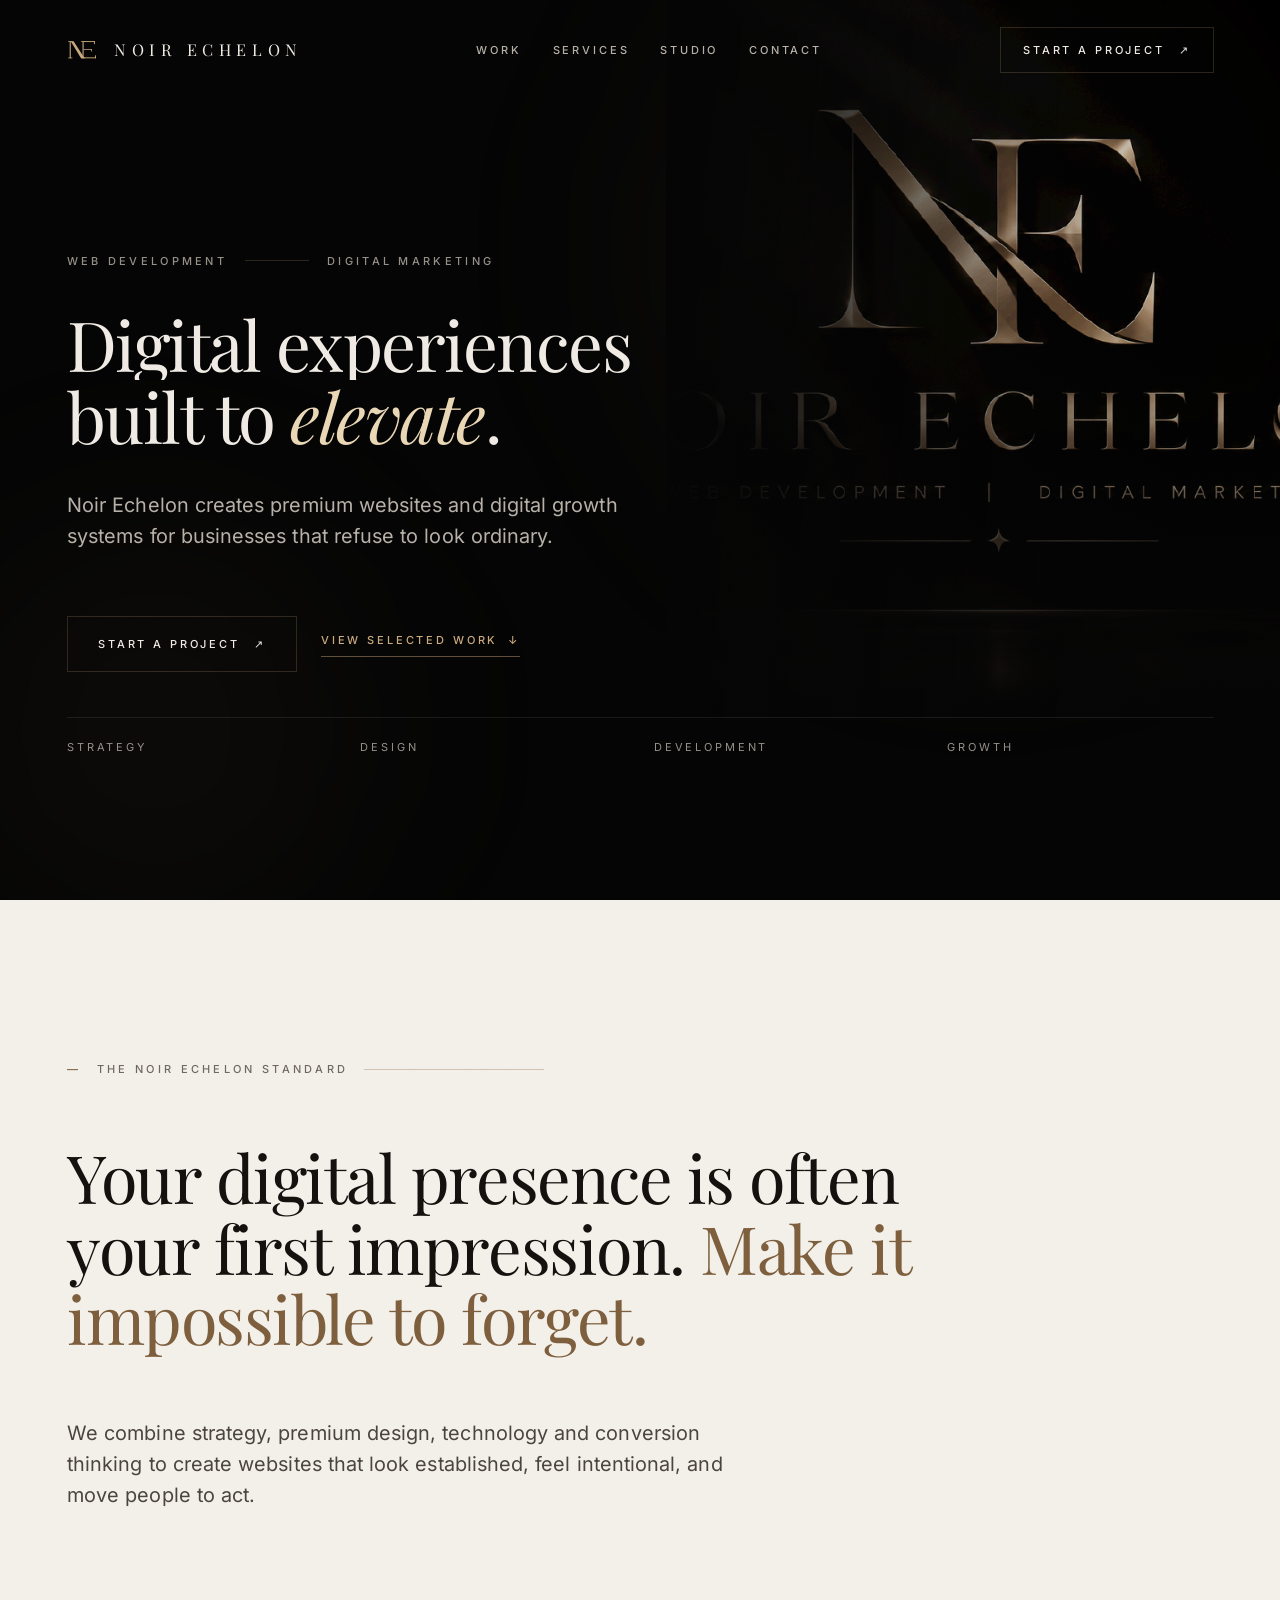
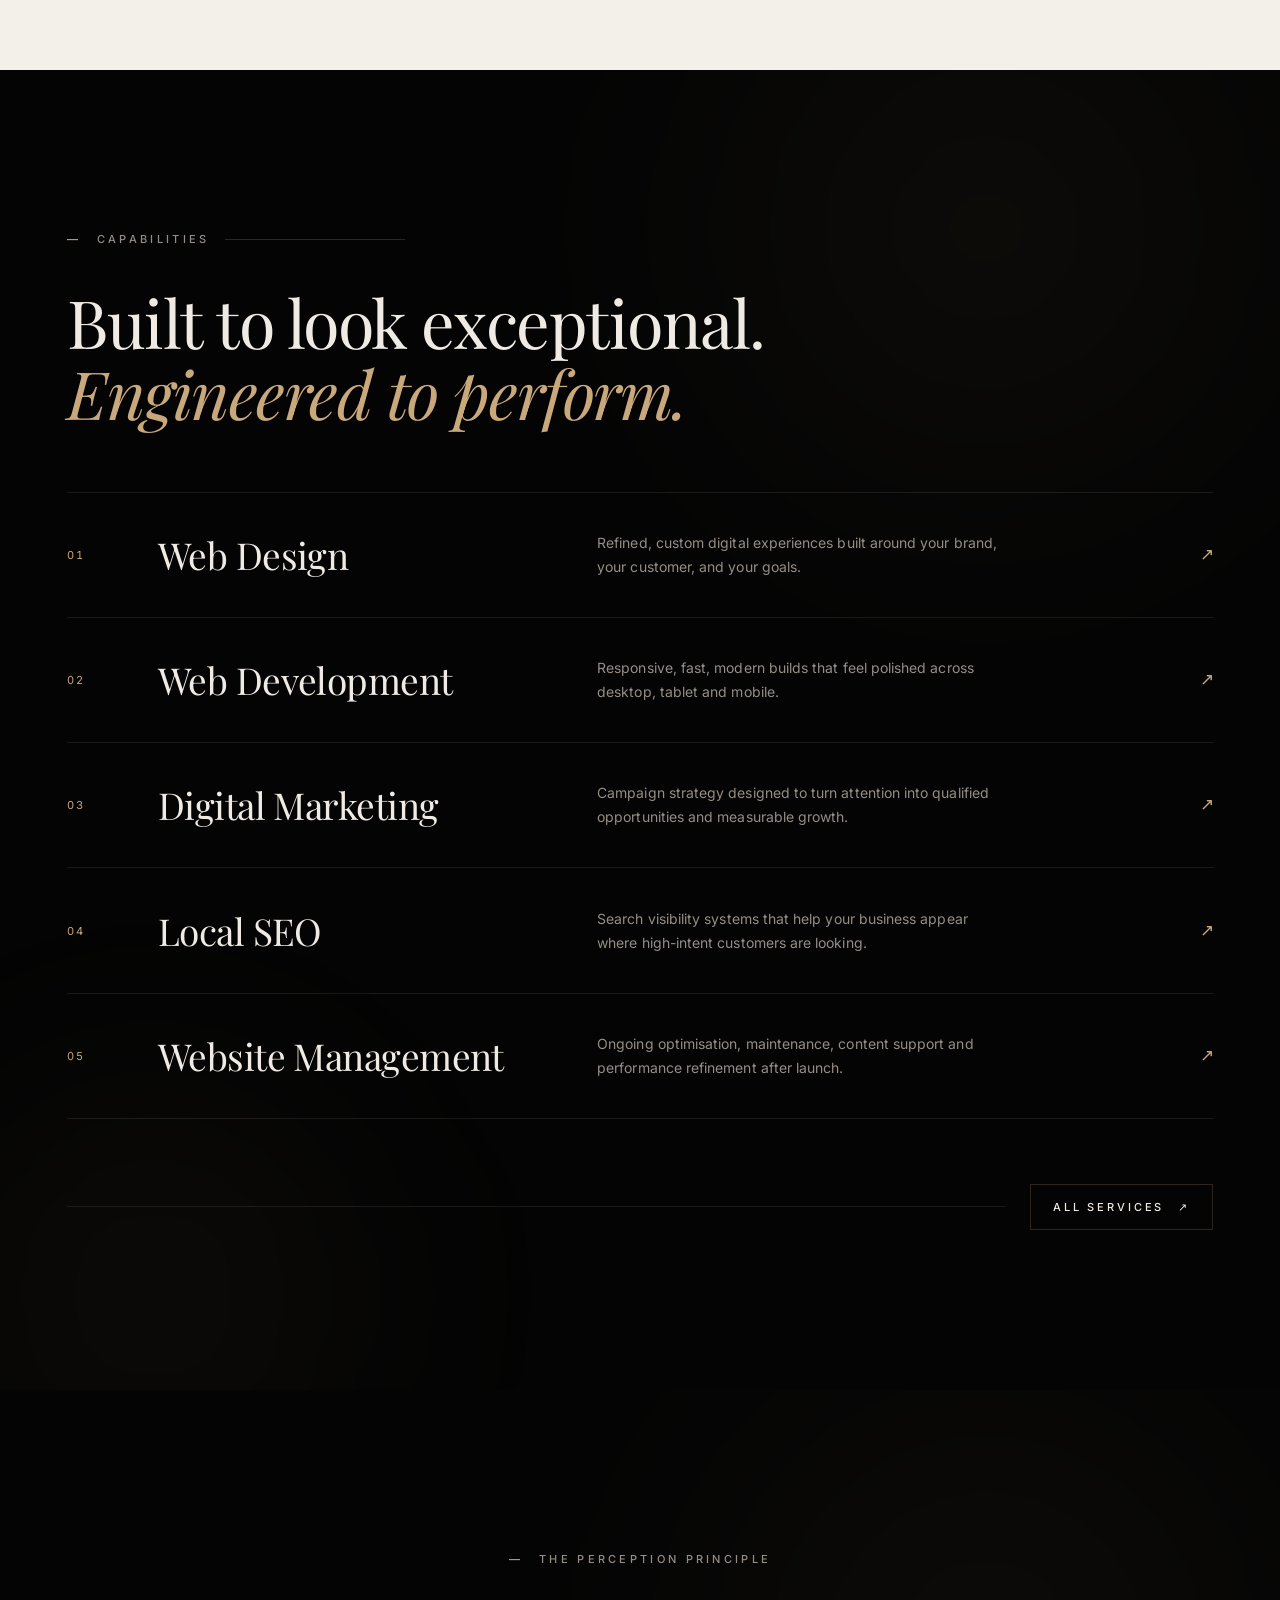
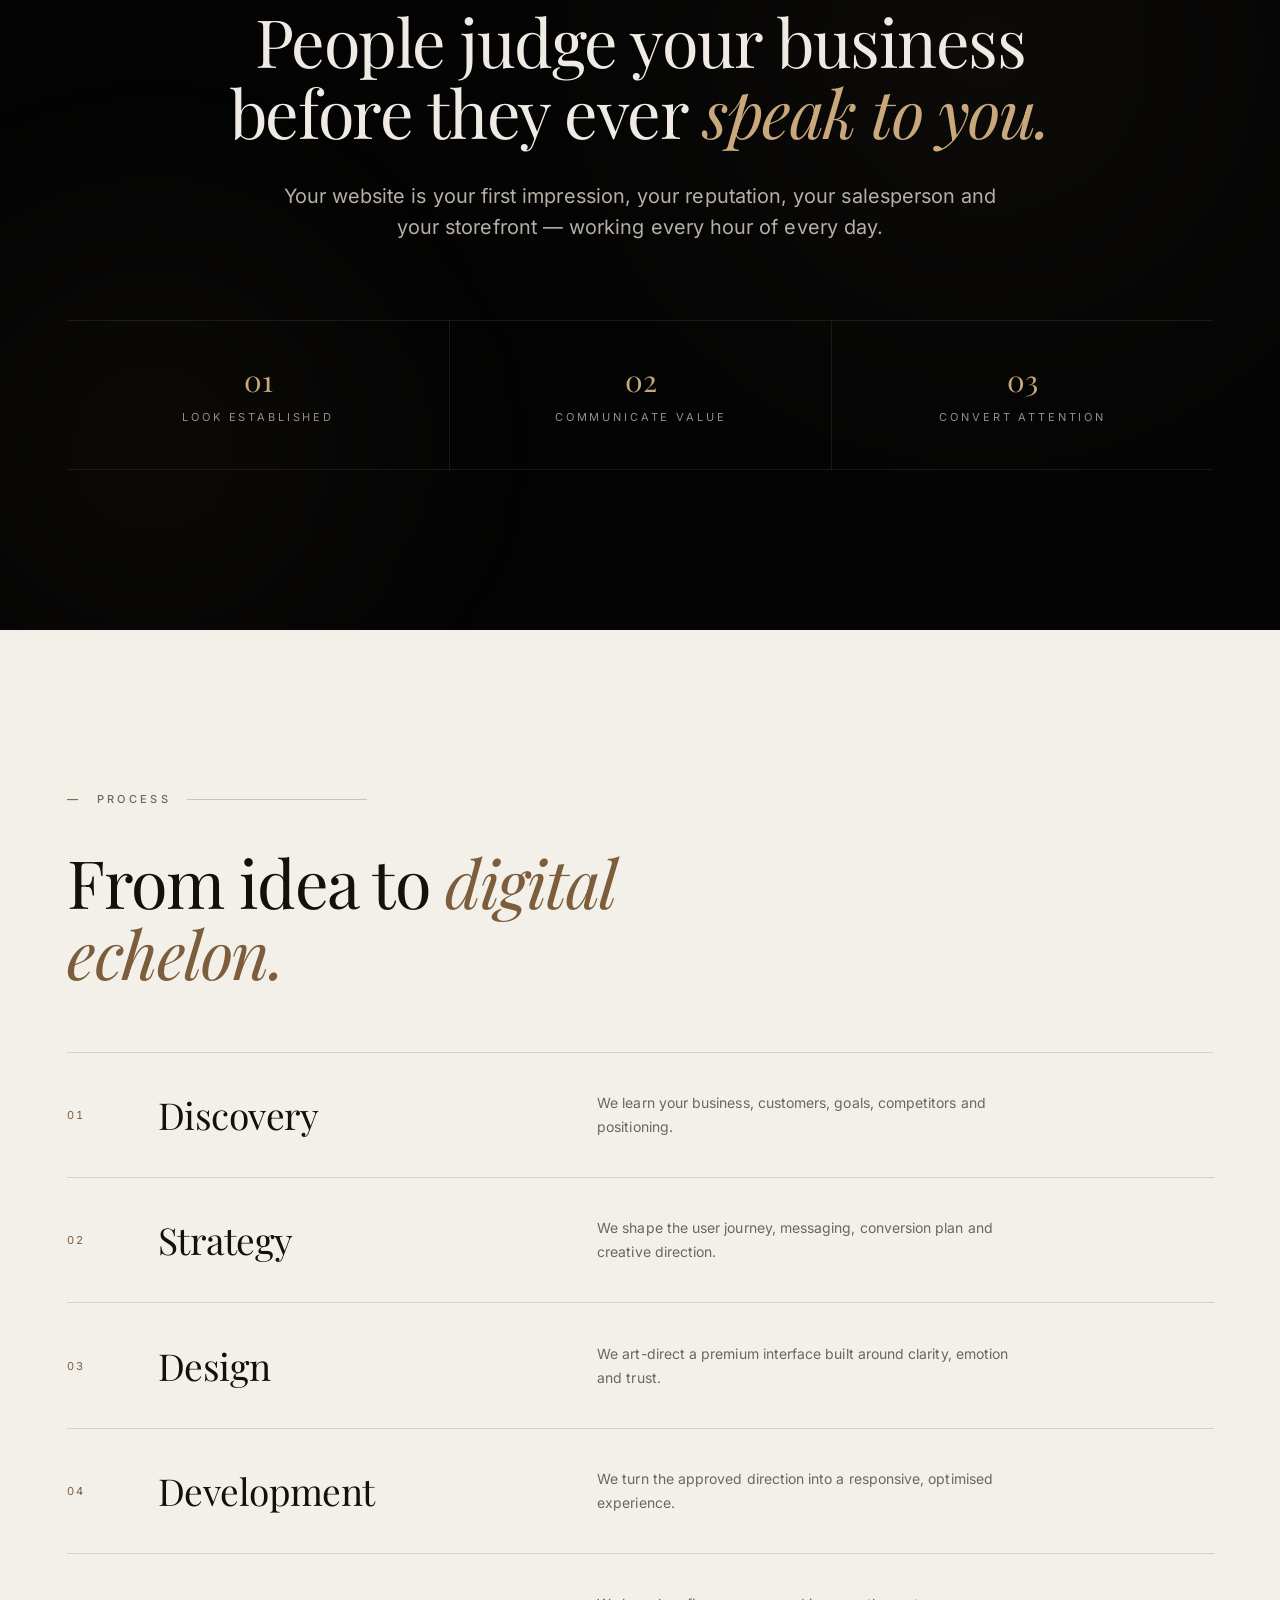
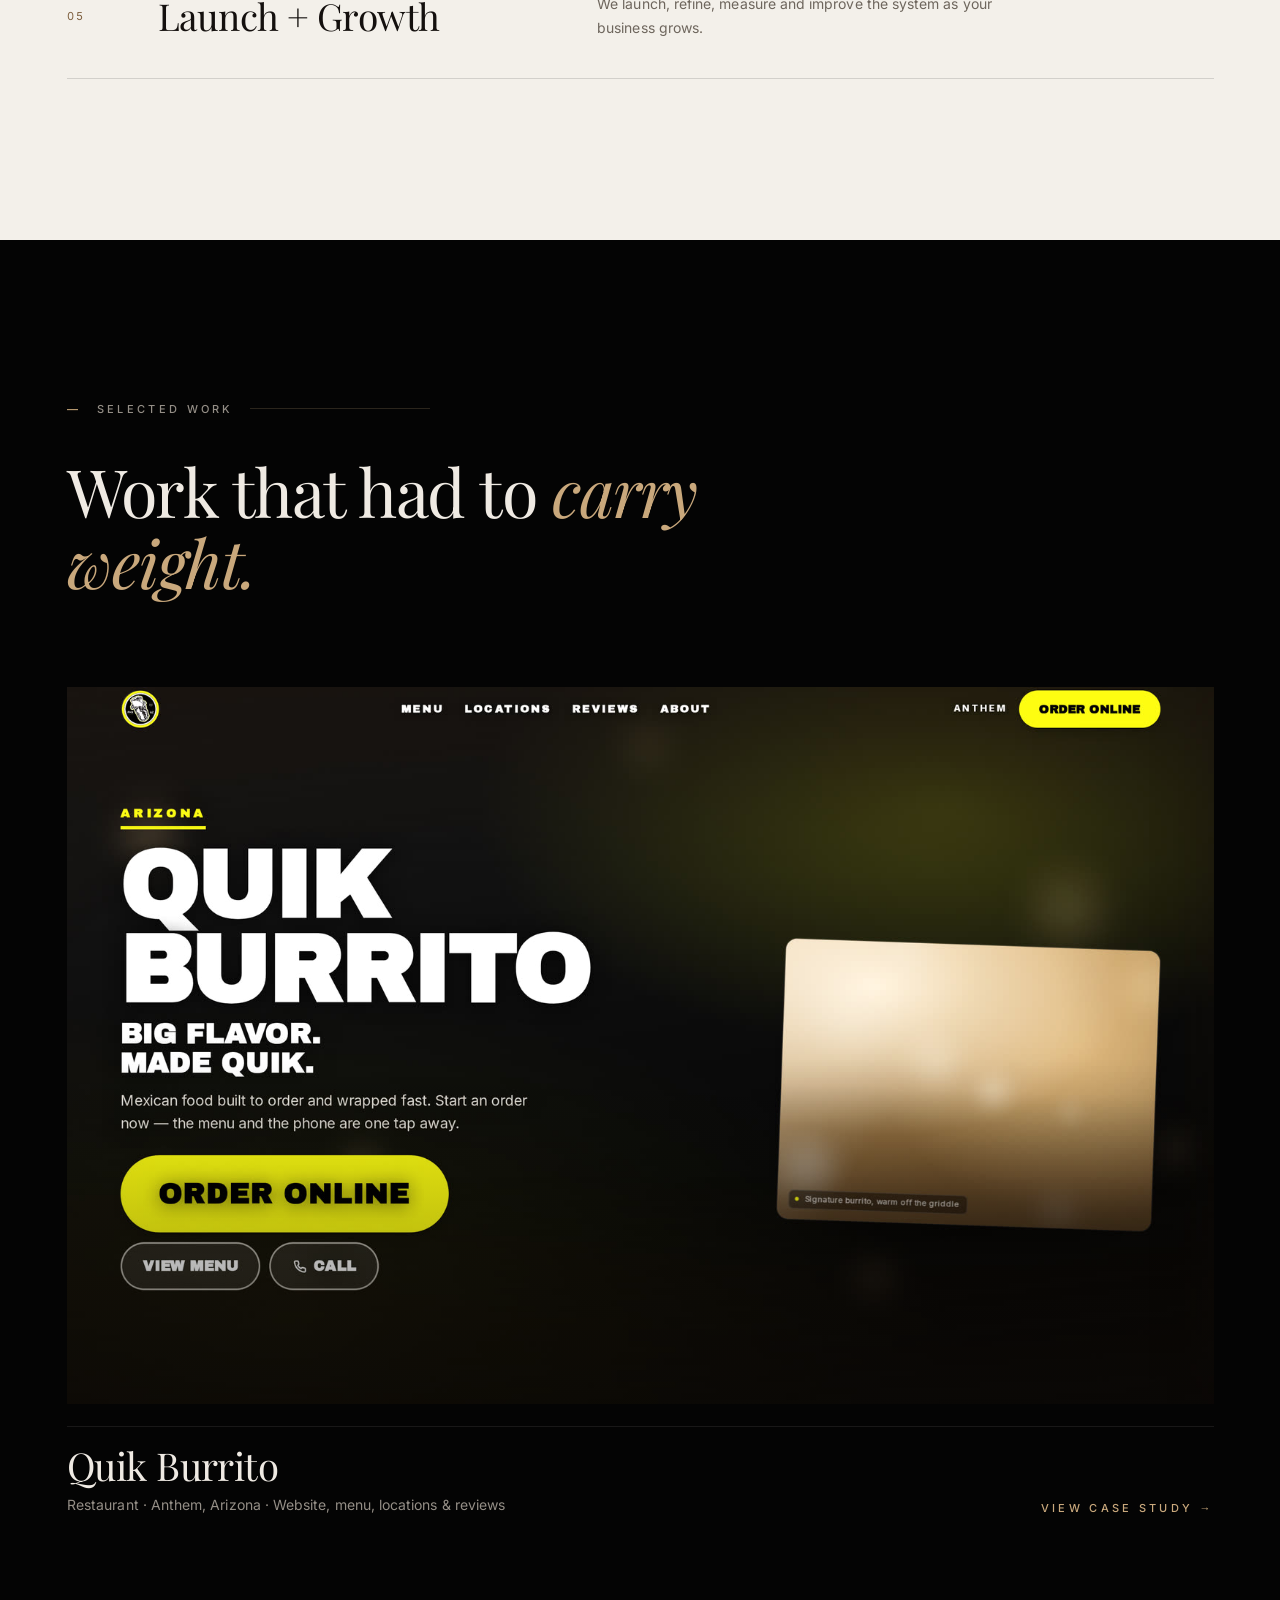
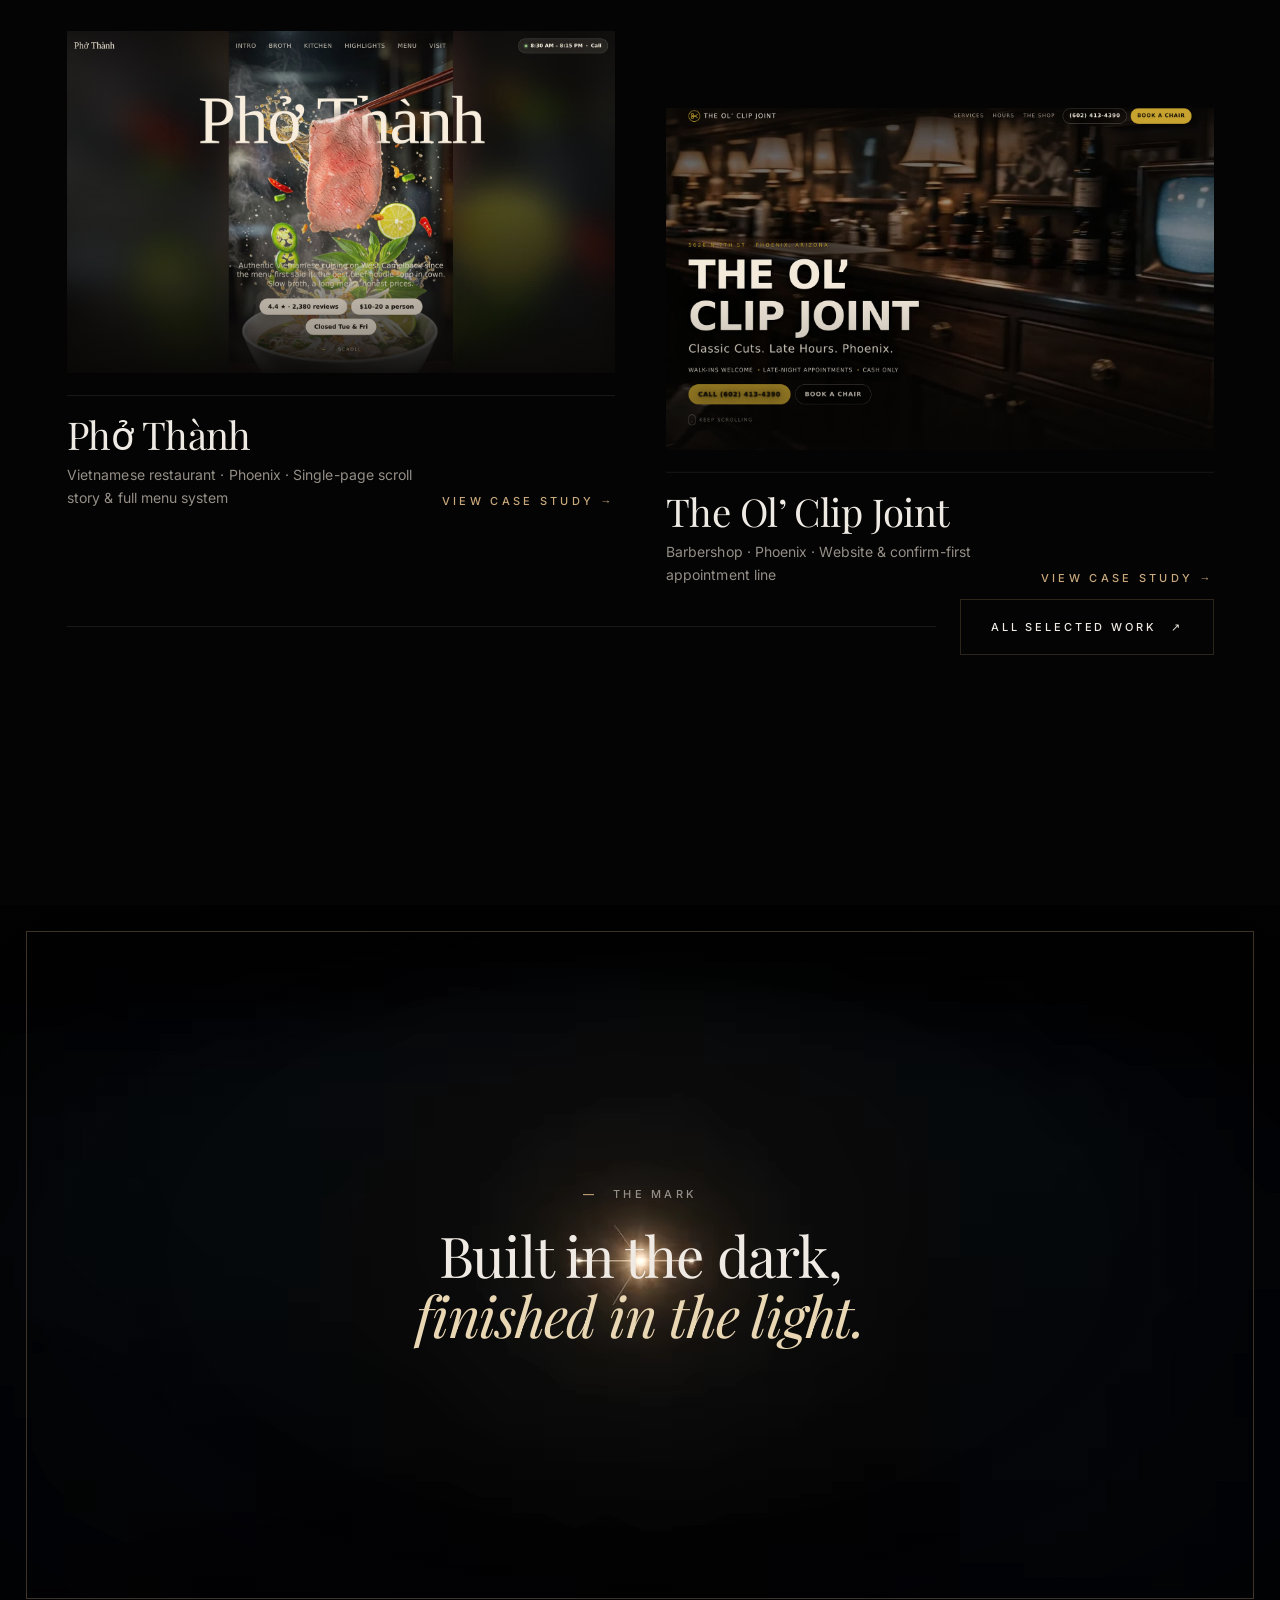
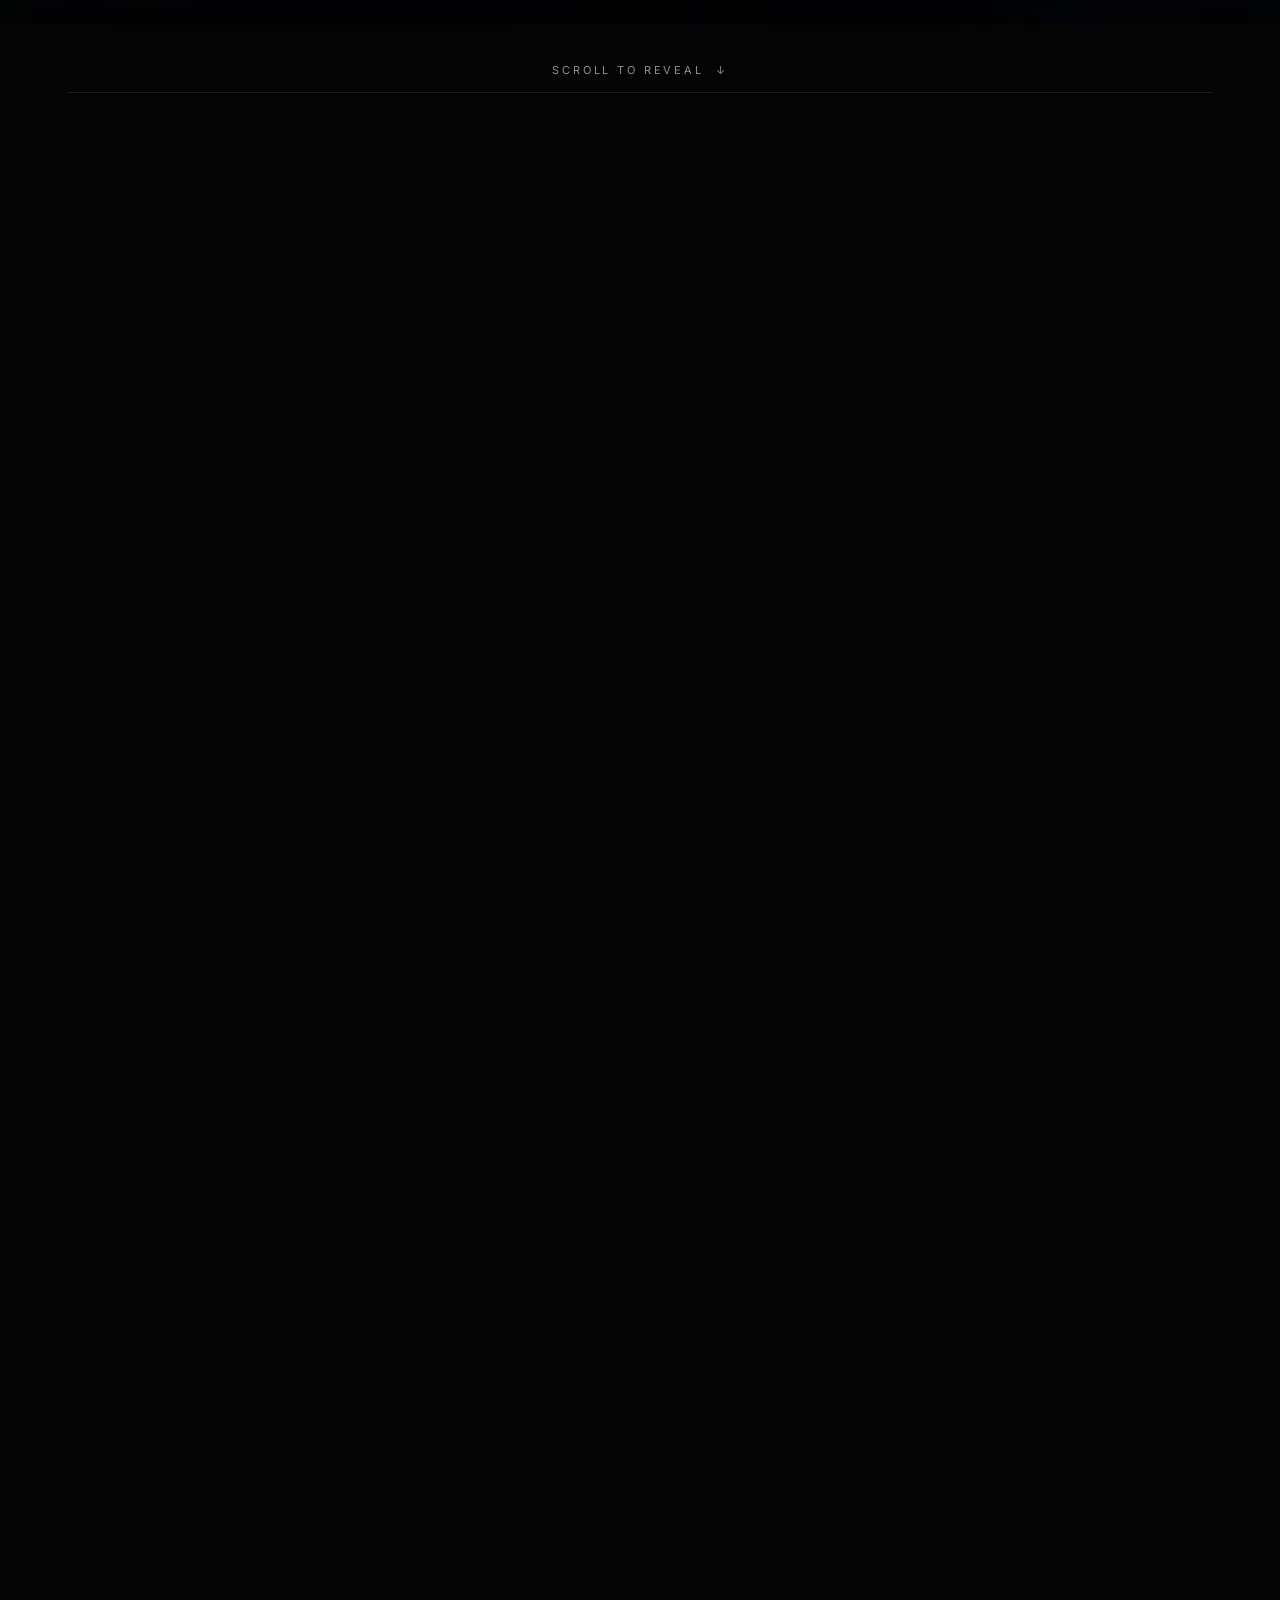
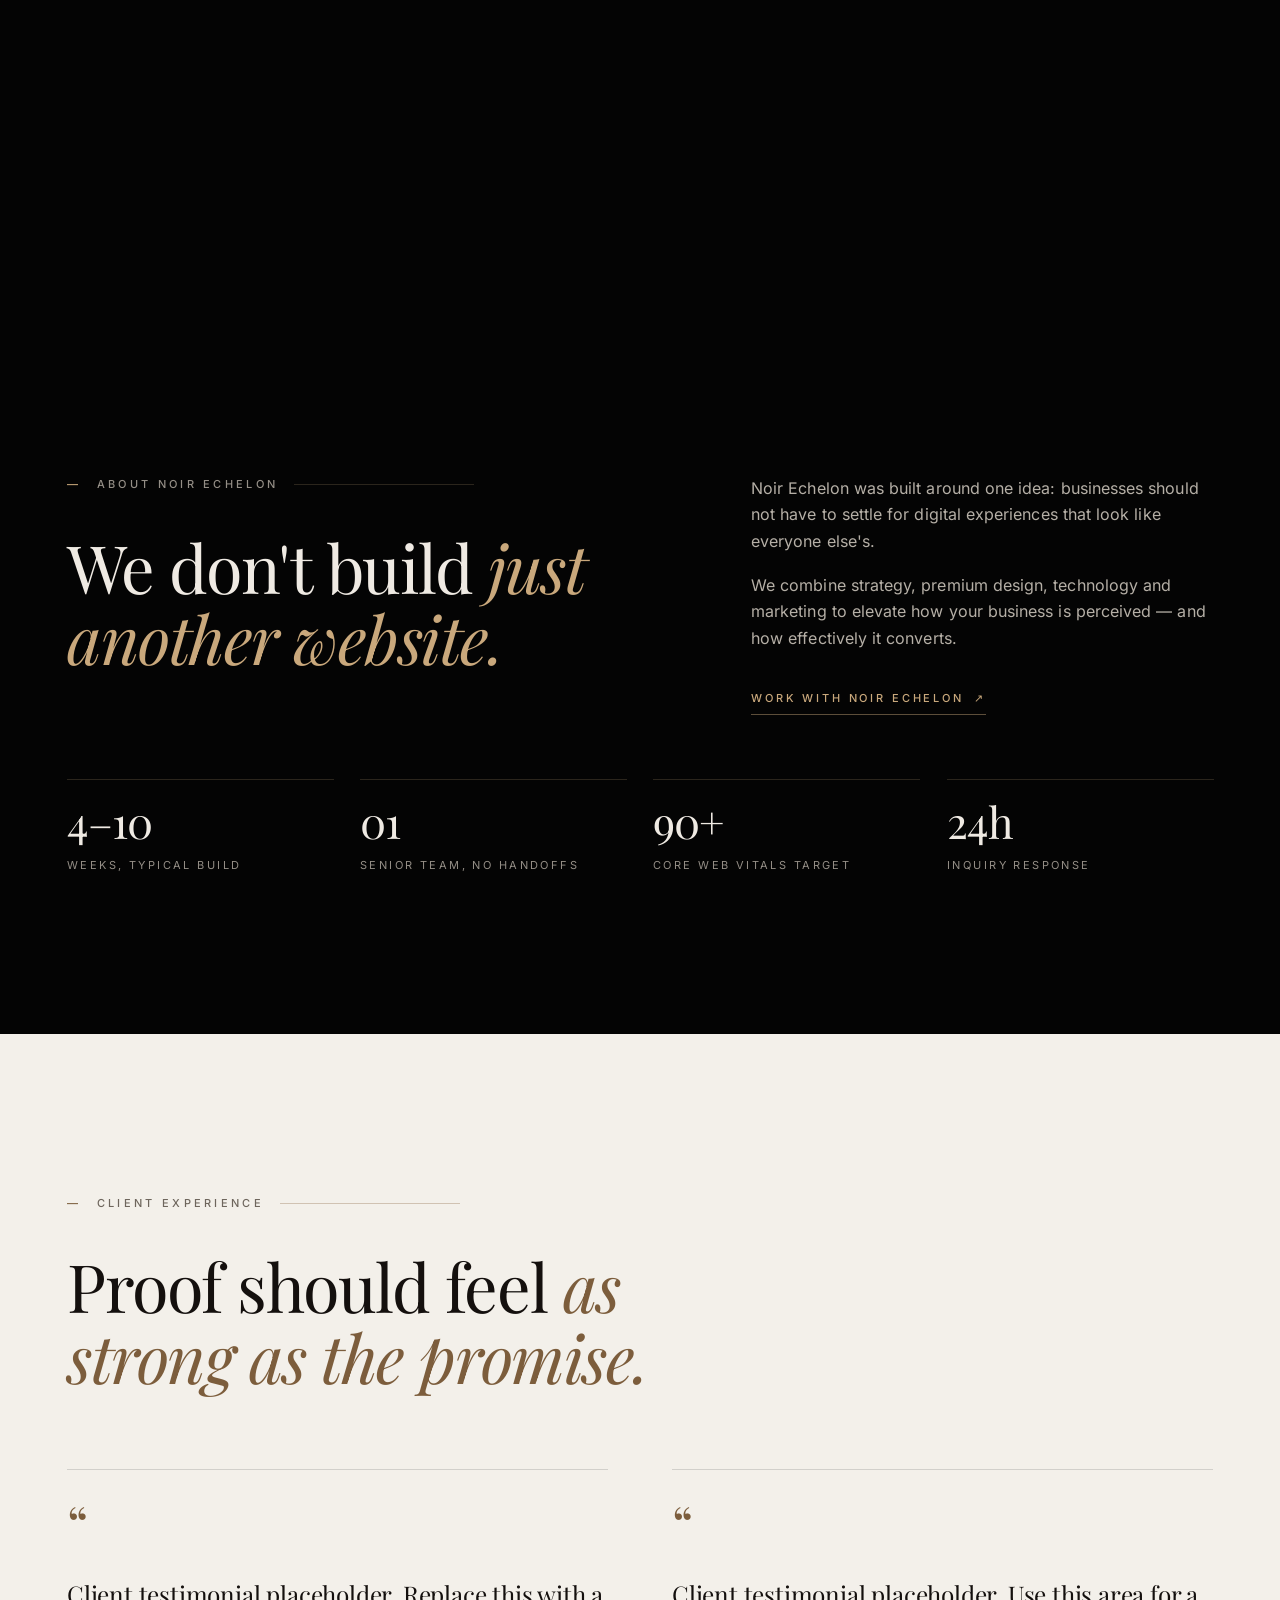
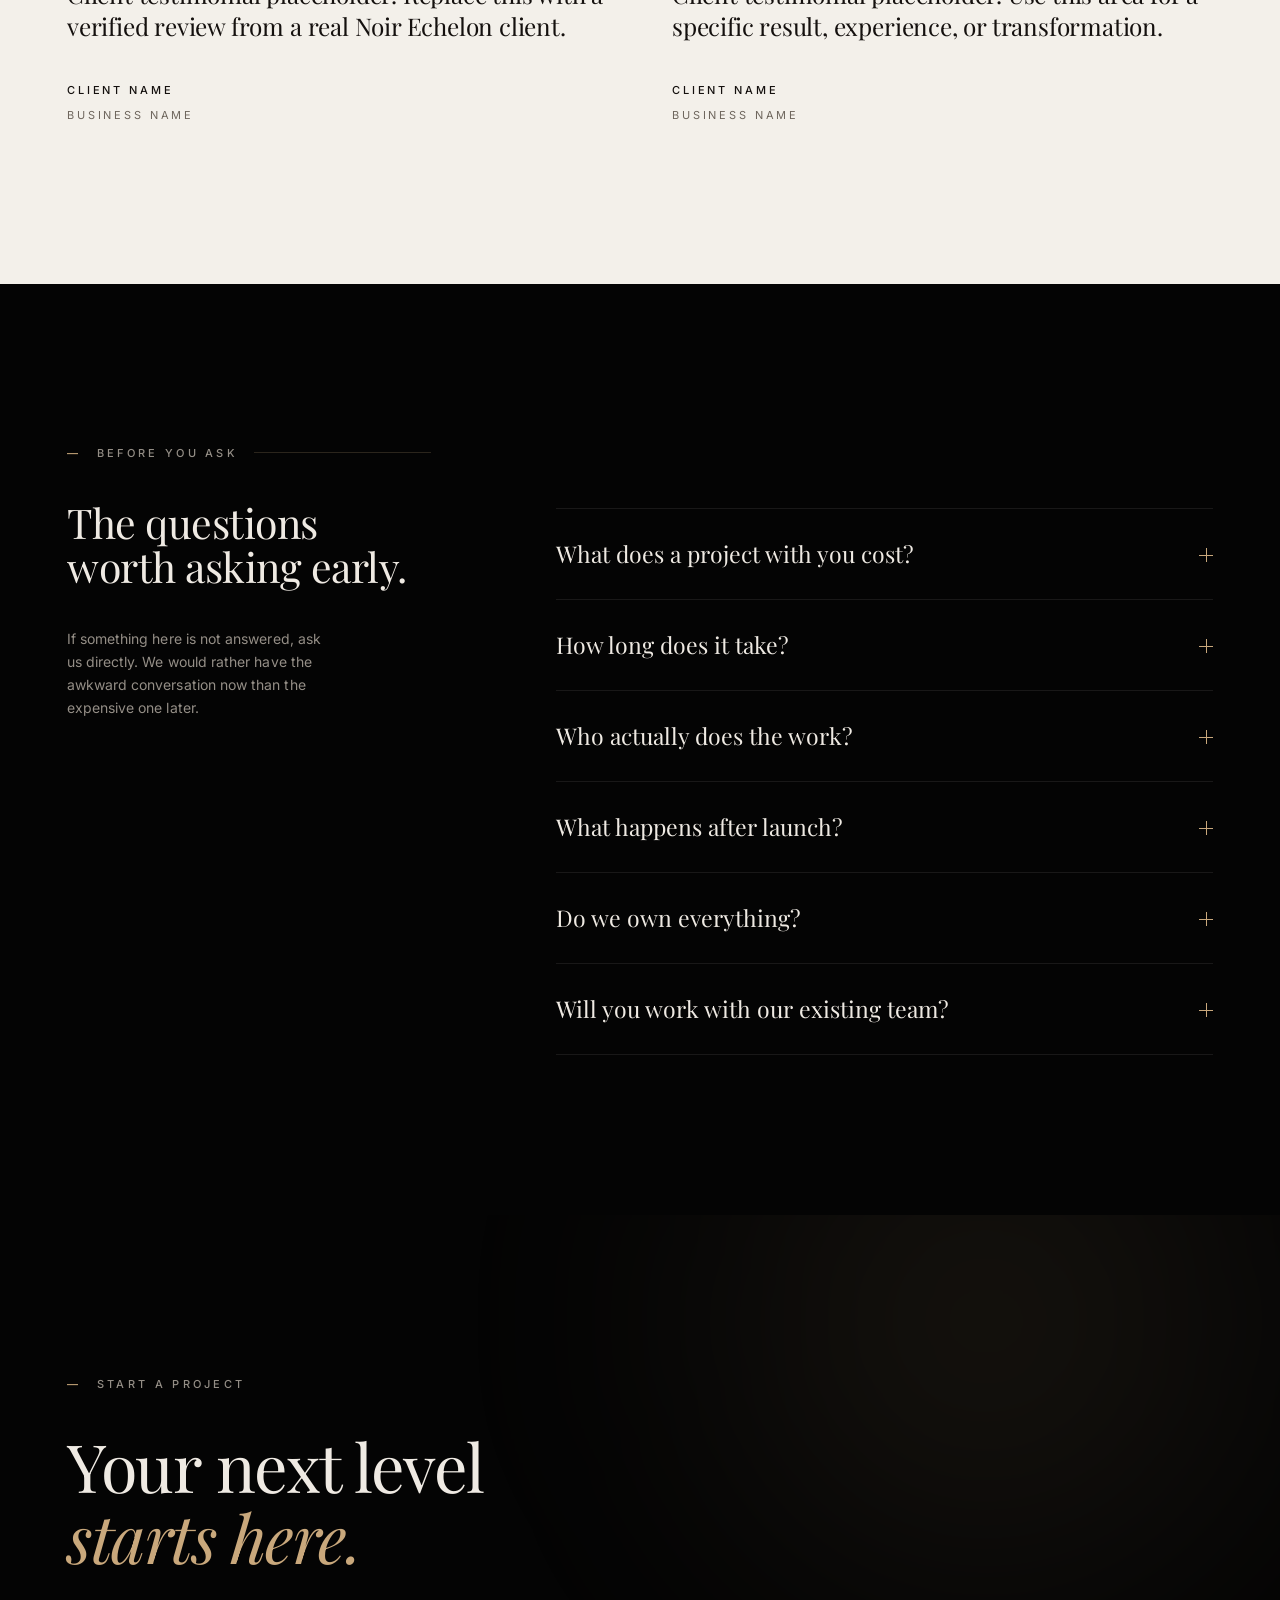
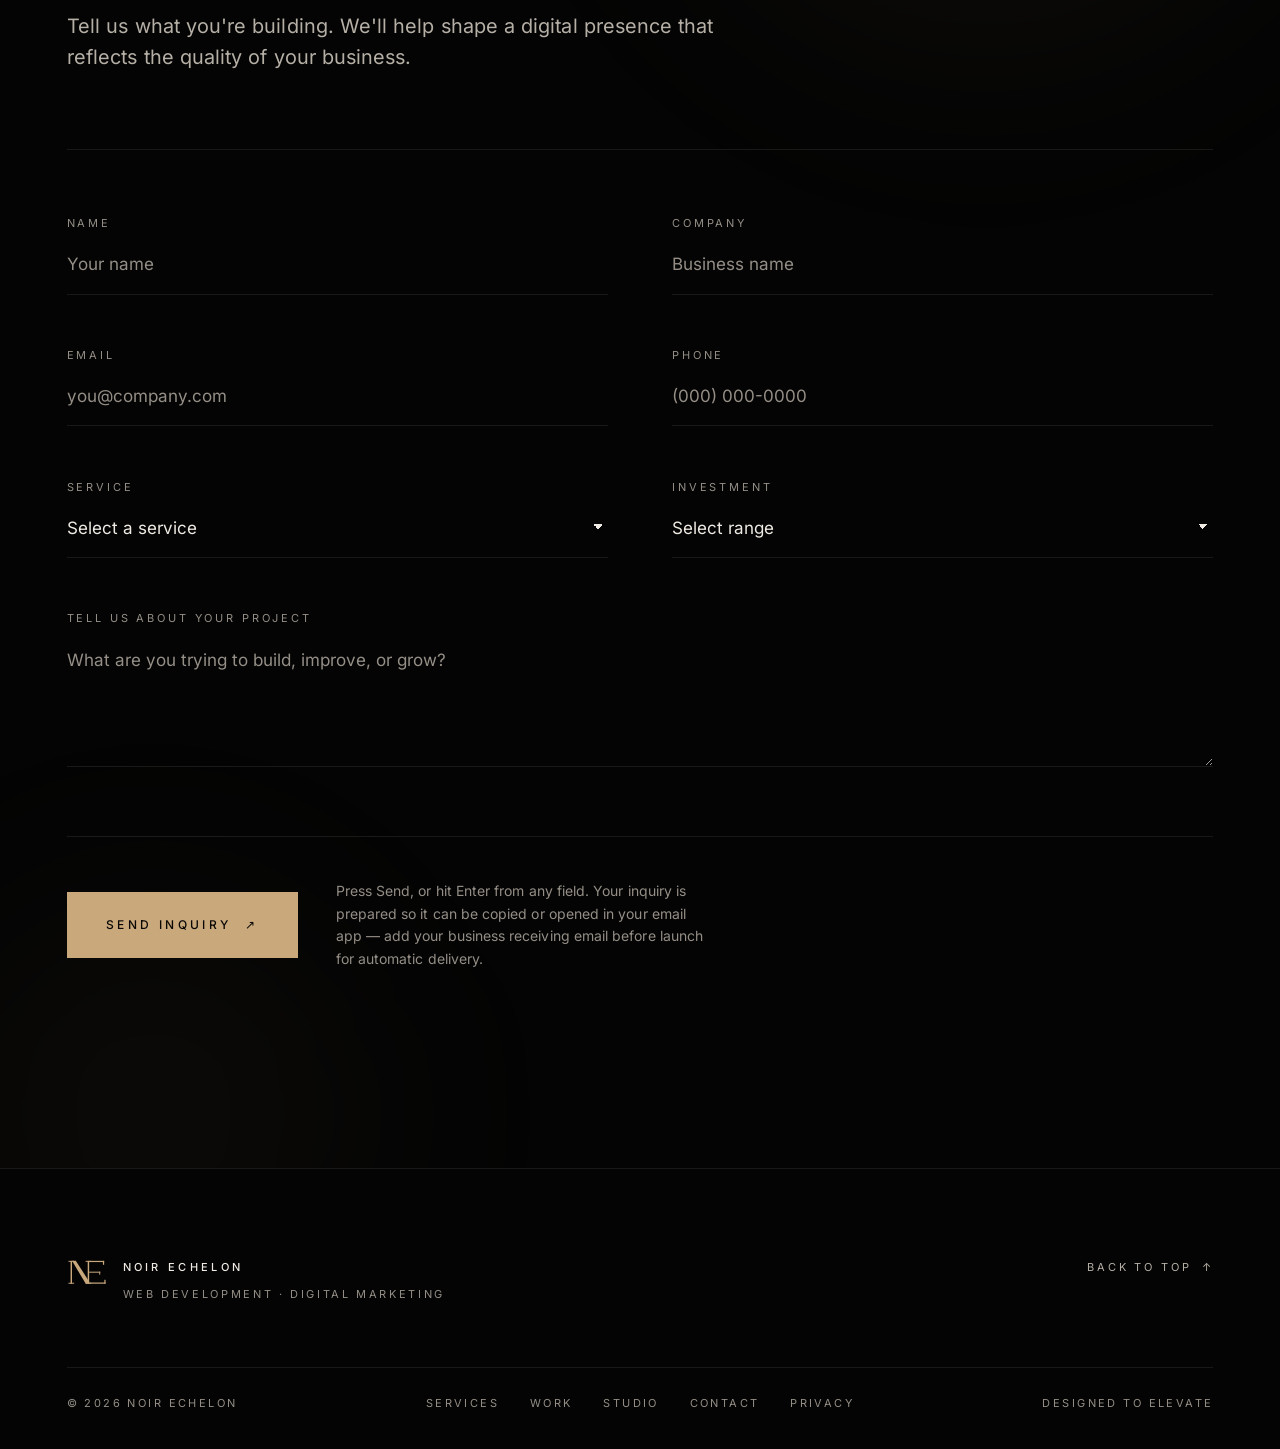
==== index.html @ 897eb576 "Show the real sites: portfolio imagery is now live screenshots Confirmed I had read the right branch" ====
<!doctype html>
<html lang="en" class="">
<head>
<meta charset="utf-8">
<meta name="viewport" content="width=device-width, initial-scale=1, viewport-fit=cover">
<title>Noir Echelon — Premium Web Design, Development &amp; Digital Marketing</title>
<meta name="description" content="Noir Echelon creates premium websites and digital growth systems for businesses that refuse to look ordinary. Web design, development, marketing and local SEO.">
<link rel="canonical" href="https://www.noirechelon.com/">
<meta name="theme-color" content="#040404">
<meta name="robots" content="index, follow, max-image-preview:large">

<meta property="og:type" content="website">
<meta property="og:site_name" content="Noir Echelon">
<meta property="og:title" content="Noir Echelon — Premium Web Design, Development &amp; Digital Marketing">
<meta property="og:description" content="Noir Echelon creates premium websites and digital growth systems for businesses that refuse to look ordinary. Web design, development, marketing and local SEO.">
<meta property="og:url" content="https://www.noirechelon.com/">
<meta property="og:image" content="https://www.noirechelon.com/assets/img/og-cover.png">
<meta property="og:image:width" content="1200">
<meta property="og:image:height" content="630">
<meta property="og:image:alt" content="Noir Echelon — web development and digital marketing">
<meta name="twitter:card" content="summary_large_image">
<meta name="twitter:title" content="Noir Echelon — Premium Web Design, Development &amp; Digital Marketing">
<meta name="twitter:description" content="Noir Echelon creates premium websites and digital growth systems for businesses that refuse to look ordinary. Web design, development, marketing and local SEO.">
<meta name="twitter:image" content="https://www.noirechelon.com/assets/img/og-cover.png">

<link rel="icon" href="assets/img/favicon.svg" type="image/svg+xml">
<link rel="apple-touch-icon" href="assets/img/apple-touch-icon.png">
<link rel="manifest" href="site.webmanifest">

<link rel="preload" href="assets/fonts/playfair-display.woff2" as="font" type="font/woff2" crossorigin>
<link rel="preload" href="assets/fonts/inter.woff2" as="font" type="font/woff2" crossorigin>
<link rel="stylesheet" href="assets/css/noir.css">
<script src="assets/js/noir.js" defer></script>
<script type="application/ld+json">
{
  "@context": "https://schema.org",
  "@type": "ProfessionalService",
  "name": "Noir Echelon",
  "description": "Premium web design, development and digital marketing.",
  "url": "https://www.noirechelon.com/",
  "logo": "https://www.noirechelon.com/assets/img/icon-512.png",
  "image": "https://www.noirechelon.com/assets/img/og-cover.png",
  "email": "noirechelon.tech@icloud.com",
  "knowsAbout": [
    "Web design", "Web development", "E-commerce", "Search engine optimisation",
    "Conversion rate optimisation", "Brand identity"
  ]
}
</script>
</head>
<body class="">
<a class="skip-link" href="#main">Skip to content</a>
<span id="top"></span>
<div class="grain" aria-hidden="true"></div>
<div class="loader" role="presentation">
  <div class="loader__glow" aria-hidden="true"></div>
  <div class="loader__inner">
    <div class="loader__mark"><svg class="ne-mark" viewBox="0 0 112 80" fill="currentColor" aria-hidden="true" focusable="false"><g><rect x="10" y="8" width="4" height="64"/><rect x="4" y="8" width="16" height="2.6"/><rect x="4" y="69.4" width="16" height="2.6"/><polygon points="14,8 24.5,8 62,66 62,72 52.5,72"/><rect x="58" y="8" width="4" height="64"/><rect x="52" y="8" width="16" height="2.6"/><rect x="52" y="69.4" width="16" height="2.6"/><rect x="62" y="8" width="42" height="3.4"/><rect x="100.6" y="8" width="3.4" height="11"/><rect x="62" y="38.3" width="31" height="2.8"/><rect x="90.2" y="38.3" width="2.8" height="8.4"/><rect x="62" y="68.6" width="46" height="3.4"/><rect x="104.6" y="61" width="3.4" height="11"/></g></svg></div>
    <p class="loader__word">Noir Echelon</p>
    <div class="loader__bar" aria-hidden="true"><i></i></div>
  </div>
</div>
<header class="site-head">
  <div class="shell site-head__inner">
    <a class="brand" href="index.html" aria-label="Noir Echelon — home">
      <span class="brand__mark"><svg class="ne-mark" viewBox="0 0 112 80" fill="currentColor" aria-hidden="true" focusable="false"><g><rect x="10" y="8" width="4" height="64"/><rect x="4" y="8" width="16" height="2.6"/><rect x="4" y="69.4" width="16" height="2.6"/><polygon points="14,8 24.5,8 62,66 62,72 52.5,72"/><rect x="58" y="8" width="4" height="64"/><rect x="52" y="8" width="16" height="2.6"/><rect x="52" y="69.4" width="16" height="2.6"/><rect x="62" y="8" width="42" height="3.4"/><rect x="100.6" y="8" width="3.4" height="11"/><rect x="62" y="38.3" width="31" height="2.8"/><rect x="90.2" y="38.3" width="2.8" height="8.4"/><rect x="62" y="68.6" width="46" height="3.4"/><rect x="104.6" y="61" width="3.4" height="11"/></g></svg></span>
      <span class="brand__type">Noir Echelon</span>
    </a>

    <nav class="nav nav--desk" aria-label="Primary">
        <a class="nav-link" href="work.html">Work</a>
        <a class="nav-link" href="services.html">Services</a>
        <a class="nav-link" href="studio.html">Studio</a>
        <a class="nav-link" href="contact.html">Contact</a>
    </nav>

    <a class="btn btn--sm nav__cta" href="contact.html" data-magnetic="0.18">
      <span>Start a project</span><span class="arrow" aria-hidden="true">&#8599;</span>
    </a>

    <button class="menu-btn" type="button" aria-expanded="false" aria-controls="site-menu">
      <span class="menu-btn__label">Menu</span>
      <span class="menu-btn__bars" aria-hidden="true"><i></i><i></i></span>
    </button>
  </div>
</header>

<div class="menu" id="site-menu" aria-hidden="true">
  <nav aria-label="Menu">
    <ul class="menu__list">
        <li class="menu__item"><a class="menu__link" href="work.html"><i>01</i>Work</a></li>
        <li class="menu__item"><a class="menu__link" href="services.html"><i>02</i>Services</a></li>
        <li class="menu__item"><a class="menu__link" href="studio.html"><i>03</i>Studio</a></li>
        <li class="menu__item"><a class="menu__link" href="contact.html"><i>04</i>Contact</a></li>
    </ul>
  </nav>
  <div class="menu__cta">
    <a class="btn btn--solid" href="contact.html"><span>Start a project</span><span class="arrow" aria-hidden="true">&#8599;</span></a>
  </div>
  <div class="menu__foot">
    <a class="micro dim" href="mailto:noirechelon.tech@icloud.com">noirechelon.tech@icloud.com</a>
    <span class="micro dim">Web Development &amp; Digital Marketing</span>
  </div>
</div>
<main id="main">
<section class="hero hero--brand">
  <div class="ambient" aria-hidden="true"></div>

  <div class="hero__plate" aria-hidden="true">
    <img src="assets/img/brand-hero.png"
         srcset="assets/img/brand-hero-760.png 760w, assets/img/brand-hero.png 1400w"
         sizes="(max-width: 900px) 100vw, 66vw"
         alt="" width="1400" height="933" fetchpriority="high" decoding="async">
  </div>

  <div class="shell hero__inner">
    <p class="hero__eyebrow is-in">Web development <i></i> Digital marketing</p>

    <h1 class="hero__title--brand mt-m is-in">
      <span class="reveal-line" style="--d:0ms"><span>Digital experiences</span></span><span class="reveal-line" style="--d:110ms"><span>built to <em>elevate</em>.</span></span>
    </h1>

    <p class="lead mt-m" data-reveal style="--d:420ms;max-width:44ch">
      Noir Echelon creates premium websites and digital growth systems for
      businesses that refuse to look ordinary.
    </p>

    <div class="flex wrap gap-m items-center mt-l" data-reveal style="--d:520ms">
      <a class="btn" href="contact.html" data-magnetic="0.22"><span>Start a project</span><span class="arrow" aria-hidden="true">&#8599;</span></a>
      <a class="link" href="#work">View selected work <span class="arrow" aria-hidden="true">&#8595;</span></a>
    </div>

    <div class="hero__rail" data-reveal style="--d:640ms">
      <span>Strategy</span><span>Design</span><span>Development</span><span>Growth</span>
    </div>
  </div>
</section>

<section class="section paper">
  <div class="shell">
    <p class="eyebrow"><span class="idx">&mdash;</span> The Noir Echelon standard</p>
    <div class="grid mt-l">
      <div class="col-10">
        <h2 class="centred__title" style="text-align:left;max-width:26ch;margin-inline:0" data-reveal>
          Your digital presence is often your first impression.
          <span class="roman">Make it impossible to forget.</span>
        </h2>
      </div>
    </div>
    <div class="grid mt-l">
      <div class="col-7">
        <p class="lead" data-reveal style="--d:120ms;max-width:62ch">
          We combine strategy, premium design, technology and conversion thinking to
          create websites that look established, feel intentional, and move people to act.
        </p>
      </div>
    </div>
  </div>
</section>

<section class="section" id="capabilities">
  <div class="ambient ambient--low" aria-hidden="true"></div>
  <div class="shell" style="position:relative;z-index:2">
    <p class="eyebrow"><span class="idx">&mdash;</span> Capabilities</p>
    <div class="grid mt-m">
      <div class="col-9">
        <h2 class="centred__title" style="text-align:left;margin-inline:0;max-width:22ch" data-reveal>
          Built to look exceptional.<br><em>Engineered to perform.</em>
        </h2>
      </div>
    </div>
    <div class="rows" data-stagger="70">
      <a class="row-link" href="services.html#design" data-reveal>
        <span class="row-link__idx">01</span>
        <span class="row-link__name">Web Design</span>
        <span class="row-link__desc">Refined, custom digital experiences built around your brand, your customer, and your goals.</span>
        <span class="row-link__arrow" aria-hidden="true">&#8599;</span>
      </a>
      <a class="row-link" href="services.html#development" data-reveal>
        <span class="row-link__idx">02</span>
        <span class="row-link__name">Web Development</span>
        <span class="row-link__desc">Responsive, fast, modern builds that feel polished across desktop, tablet and mobile.</span>
        <span class="row-link__arrow" aria-hidden="true">&#8599;</span>
      </a>
      <a class="row-link" href="services.html#marketing" data-reveal>
        <span class="row-link__idx">03</span>
        <span class="row-link__name">Digital Marketing</span>
        <span class="row-link__desc">Campaign strategy designed to turn attention into qualified opportunities and measurable growth.</span>
        <span class="row-link__arrow" aria-hidden="true">&#8599;</span>
      </a>
      <a class="row-link" href="services.html#seo" data-reveal>
        <span class="row-link__idx">04</span>
        <span class="row-link__name">Local SEO</span>
        <span class="row-link__desc">Search visibility systems that help your business appear where high-intent customers are looking.</span>
        <span class="row-link__arrow" aria-hidden="true">&#8599;</span>
      </a>
      <a class="row-link" href="services.html#care" data-reveal>
        <span class="row-link__idx">05</span>
        <span class="row-link__name">Website Management</span>
        <span class="row-link__desc">Ongoing optimisation, maintenance, content support and performance refinement after launch.</span>
        <span class="row-link__arrow" aria-hidden="true">&#8599;</span>
      </a>
    </div>
    <div class="mt-l flex between items-center wrap gap-m">
      <div class="rule" style="flex:1"></div>
      <a class="btn btn--sm" href="services.html" data-magnetic="0.18"><span>All services</span><span class="arrow" aria-hidden="true">&#8599;</span></a>
    </div>
  </div>
</section>

<section class="section" id="perception">
  <div class="ambient ambient--low" aria-hidden="true"></div>
  <div class="shell centred" style="position:relative;z-index:2">
    <p class="eyebrow"><span class="idx">&mdash;</span> The perception principle</p>
    <h2 class="centred__title mt-m" data-reveal>
      People judge your business before they ever <em>speak to you.</em>
    </h2>
    <p class="centred__lede" data-reveal style="--d:120ms">
      Your website is your first impression, your reputation, your salesperson
      and your storefront &mdash; working every hour of every day.
    </p>
    <div class="pillars" data-stagger="110">
      <div class="pillar" data-reveal><p class="pillar__num">01</p><p class="pillar__lbl">Look established</p></div>
      <div class="pillar" data-reveal><p class="pillar__num">02</p><p class="pillar__lbl">Communicate value</p></div>
      <div class="pillar" data-reveal><p class="pillar__num">03</p><p class="pillar__lbl">Convert attention</p></div>
    </div>
  </div>
</section>

<section class="section paper" id="process">
  <div class="shell">
    <p class="eyebrow"><span class="idx">&mdash;</span> Process</p>
    <div class="grid mt-m">
      <div class="col-8">
        <h2 class="centred__title" style="text-align:left;margin-inline:0;max-width:16ch" data-reveal>
          From idea to <em>digital echelon.</em>
        </h2>
      </div>
    </div>
    <div class="rows" data-stagger="80">
    <div class="row-link" data-reveal style="cursor:default">
      <span class="row-link__idx">01</span>
      <span class="row-link__name">Discovery</span>
      <span class="row-link__desc">We learn your business, customers, goals, competitors and positioning.</span>
      <span class="row-link__arrow"></span>
    </div>
    <div class="row-link" data-reveal style="cursor:default">
      <span class="row-link__idx">02</span>
      <span class="row-link__name">Strategy</span>
      <span class="row-link__desc">We shape the user journey, messaging, conversion plan and creative direction.</span>
      <span class="row-link__arrow"></span>
    </div>
    <div class="row-link" data-reveal style="cursor:default">
      <span class="row-link__idx">03</span>
      <span class="row-link__name">Design</span>
      <span class="row-link__desc">We art-direct a premium interface built around clarity, emotion and trust.</span>
      <span class="row-link__arrow"></span>
    </div>
    <div class="row-link" data-reveal style="cursor:default">
      <span class="row-link__idx">04</span>
      <span class="row-link__name">Development</span>
      <span class="row-link__desc">We turn the approved direction into a responsive, optimised experience.</span>
      <span class="row-link__arrow"></span>
    </div>
    <div class="row-link" data-reveal style="cursor:default">
      <span class="row-link__idx">05</span>
      <span class="row-link__name">Launch + Growth</span>
      <span class="row-link__desc">We launch, refine, measure and improve the system as your business grows.</span>
      <span class="row-link__arrow"></span>
    </div>
  </div>
  </div>
</section>

<section class="section" id="work">
  <div class="shell">
    <p class="eyebrow"><span class="idx">&mdash;</span> Selected work</p>
    <div class="grid mt-m">
      <div class="col-8">
        <h2 class="centred__title" style="text-align:left;margin-inline:0;max-width:20ch" data-reveal>
          Work that had to <em>carry weight.</em>
        </h2>
      </div>
    </div>

    <div class="work-list mt-xl">
      
<article class="work-item" data-reveal>
  <a class="work-item__link" href="work/quik-burrito.html" data-cursor="view"
     aria-label="Quik Burrito — view case study">
    <div class="work-item__frame">
      <img class="work-item__media" src="assets/img/work/quik-burrito-cover.jpg"
           alt="The Quik Burrito homepage — Big Flavor. Made Quik. — with Order Online in the first frame" loading="lazy" decoding="async" width="1600" height="1000">
    </div>
    <div class="work-item__head">
      <div>
        <h3 class="work-item__title">Quik Burrito</h3>
        <p class="work-item__sub">Restaurant &middot; Anthem, Arizona &middot; Website, menu, locations &amp; reviews</p>
      </div>
      <span class="micro work-item__cta">View case study <span class="arrow" aria-hidden="true">&#8594;</span></span>
    </div>
  </a>
</article>
      <div class="work-pair">
        
<article class="work-item" data-reveal>
  <a class="work-item__link" href="work/pho-thanh.html" data-cursor="view"
     aria-label="Ph&#7903; Th&agrave;nh — view case study">
    <div class="work-item__frame">
      <img class="work-item__media" src="assets/img/work/pho-thanh-cover.jpg"
           alt="The Phở Thành homepage, the bowl suspended mid-air above the hours and menu links" loading="lazy" decoding="async" width="1600" height="1000">
    </div>
    <div class="work-item__head">
      <div>
        <h3 class="work-item__title">Ph&#7903; Th&agrave;nh</h3>
        <p class="work-item__sub">Vietnamese restaurant &middot; Phoenix &middot; Single-page scroll story &amp; full menu system</p>
      </div>
      <span class="micro work-item__cta">View case study <span class="arrow" aria-hidden="true">&#8594;</span></span>
    </div>
  </a>
</article>
        
<article class="work-item" data-reveal>
  <a class="work-item__link" href="work/ol-clip-joint.html" data-cursor="view"
     aria-label="The Ol&rsquo; Clip Joint — view case study">
    <div class="work-item__frame">
      <img class="work-item__media" src="assets/img/work/ol-clip-joint-cover.jpg"
           alt="The Ol' Clip Joint homepage — Classic Cuts. Late Hours. Phoenix. — over the shop counter" loading="lazy" decoding="async" width="1600" height="1000">
    </div>
    <div class="work-item__head">
      <div>
        <h3 class="work-item__title">The Ol&rsquo; Clip Joint</h3>
        <p class="work-item__sub">Barbershop &middot; Phoenix &middot; Website &amp; confirm-first appointment line</p>
      </div>
      <span class="micro work-item__cta">View case study <span class="arrow" aria-hidden="true">&#8594;</span></span>
    </div>
  </a>
</article>
      </div>
    </div>

    <div class="mt-xl flex between items-center wrap gap-m">
      <div class="rule" style="flex:1"></div>
      <a class="btn" href="work.html" data-magnetic="0.18"><span>All selected work</span><span class="arrow" aria-hidden="true">&#8599;</span></a>
    </div>
  </div>
</section>

<section class="reel" id="reveal" data-reel data-phase="start">
  <div class="reel__track">
    <div class="reel__stage">
      <div class="reel__media">
        <img class="reel__still" src="assets/img/reveal-poster.jpg"
             alt="The Noir Echelon monogram and wordmark, lit against black"
             width="1920" height="1080" loading="lazy" decoding="async">
        <video class="reel__video" muted playsinline preload="none" disablepictureinpicture
               aria-hidden="true" tabindex="-1"
               poster="assets/img/reveal-start.jpg"
               data-src-small="assets/video/reveal-854.mp4"
               data-src="assets/video/reveal-1280.mp4"
               data-src-large="assets/video/reveal-1920.mp4"
               data-webm-small="assets/video/reveal-854.webm"
               data-webm="assets/video/reveal-1280.webm"
               data-webm-large="assets/video/reveal-1920.webm"
               width="1920" height="1080"></video>
        <div class="reel__veil" aria-hidden="true"></div>
        <div class="reel__frame" aria-hidden="true"></div>
      </div>

      <div class="reel__caption">
        <p class="eyebrow is-in"><span class="idx">&mdash;</span> The mark</p>
        <h2>Built in the dark,<br><em>finished in the light.</em></h2>
      </div>

      <p class="reel__cue" aria-hidden="true">Scroll to reveal <span class="arrow">&#8595;</span></p>
      <div class="reel__meter" aria-hidden="true"><i></i></div>
    </div>
  </div>
</section>

<section class="section" id="about">
  <div class="shell">
    <div class="grid">
      <div class="col-6">
        <p class="eyebrow"><span class="idx">&mdash;</span> About Noir Echelon</p>
        <h2 class="centred__title mt-m" style="text-align:left;margin-inline:0;max-width:14ch" data-reveal>
          We don't build <em>just another website.</em>
        </h2>
      </div>
      <div class="col-5 start-8" data-reveal style="--d:120ms">
        <p class="body-copy">
          Noir Echelon was built around one idea: businesses should not have to
          settle for digital experiences that look like everyone else's.
        </p>
        <p class="body-copy">
          We combine strategy, premium design, technology and marketing to elevate
          how your business is perceived &mdash; and how effectively it converts.
        </p>
        <a class="link mt-m" href="#start">Work with Noir Echelon <span class="arrow" aria-hidden="true">&#8599;</span></a>
      </div>
    </div>
    <div class="facts mt-l" data-stagger="110"><div class="fact" data-reveal><p class="fact__val">4&ndash;10</p><p class="fact__lbl">Weeks, typical build</p></div><div class="fact" data-reveal><p class="fact__val">01</p><p class="fact__lbl">Senior team, no handoffs</p></div><div class="fact" data-reveal><p class="fact__val">90+</p><p class="fact__lbl">Core Web Vitals target</p></div><div class="fact" data-reveal><p class="fact__val">24h</p><p class="fact__lbl">Inquiry response</p></div></div>
  </div>
</section>

<section class="section paper" id="clients">
  <div class="shell">
    <p class="eyebrow"><span class="idx">&mdash;</span> Client experience</p>
    <h2 class="centred__title mt-m" style="text-align:left;margin-inline:0;max-width:18ch" data-reveal>
      Proof should feel <em>as strong as the promise.</em>
    </h2>
    <div class="quotes" data-stagger="120">
      <figure class="quote" data-reveal>
        <span class="quote__mark" aria-hidden="true">&ldquo;</span>
        <blockquote class="quote__text">Client testimonial placeholder. Replace this with a verified review from a real Noir Echelon client.</blockquote>
        <figcaption class="quote__who">
          <p class="quote__name">Client name</p>
          <p class="quote__biz">Business name</p>
        </figcaption>
      </figure>
      <figure class="quote" data-reveal>
        <span class="quote__mark" aria-hidden="true">&ldquo;</span>
        <blockquote class="quote__text">Client testimonial placeholder. Use this area for a specific result, experience, or transformation.</blockquote>
        <figcaption class="quote__who">
          <p class="quote__name">Client name</p>
          <p class="quote__biz">Business name</p>
        </figcaption>
      </figure>
    </div>
  </div>
</section>

<section class="section" id="questions">
  <div class="shell">
    <div class="grid">
      <div class="col-4">
        <p class="eyebrow"><span class="idx">&mdash;</span> Before you ask</p>
        <h2 class="h3 mt-m" data-reveal>The questions<br>worth asking early.</h2>
        <p class="dim mt-m" style="font-size:var(--fs-small);max-width:30ch">
          If something here is not answered, ask us directly. We would rather have
          the awkward conversation now than the expensive one later.
        </p>
      </div>
      <div class="col-7 start-6">
        <div class="acc mt-l">
  <div class="acc__item">
    <h3>
      <button class="acc__btn" type="button" aria-expanded="false" aria-controls="faq-1" id="faq-btn-1">
        <span>What does a project with you cost?</span>
        <span class="acc__sign" aria-hidden="true"></span>
      </button>
    </h3>
    <div class="acc__panel" id="faq-1" role="region" aria-labelledby="faq-btn-1">
      <div><p>Most website engagements start at a mid five-figure sum, and e-commerce or multi-market builds sit above that. Marketing retainers are monthly and sized to the channel, not to a package. We give you a fixed price after the first conversation, before any work begins — never a range that quietly widens.</p></div>
    </div>
  </div>
  <div class="acc__item">
    <h3>
      <button class="acc__btn" type="button" aria-expanded="false" aria-controls="faq-2" id="faq-btn-2">
        <span>How long does it take?</span>
        <span class="acc__sign" aria-hidden="true"></span>
      </button>
    </h3>
    <div class="acc__panel" id="faq-2" role="region" aria-labelledby="faq-btn-2">
      <div><p>A focused site is typically four to ten weeks from kick-off to launch. Larger builds run longer, and we will tell you that at the outset rather than discovering it in month three. You receive a dated plan with every milestone on it, and we hold ourselves to it.</p></div>
    </div>
  </div>
  <div class="acc__item">
    <h3>
      <button class="acc__btn" type="button" aria-expanded="false" aria-controls="faq-3" id="faq-btn-3">
        <span>Who actually does the work?</span>
        <span class="acc__sign" aria-hidden="true"></span>
      </button>
    </h3>
    <div class="acc__panel" id="faq-3" role="region" aria-labelledby="faq-btn-3">
      <div><p>The people you meet. We are a small senior team by design — no account layer, no junior handoff, no outsourcing to an offshore production line. The person who designs your site is the person who answers your email about it.</p></div>
    </div>
  </div>
  <div class="acc__item">
    <h3>
      <button class="acc__btn" type="button" aria-expanded="false" aria-controls="faq-4" id="faq-btn-4">
        <span>What happens after launch?</span>
        <span class="acc__sign" aria-hidden="true"></span>
      </button>
    </h3>
    <div class="acc__panel" id="faq-4" role="region" aria-labelledby="faq-btn-4">
      <div><p>Launch is the beginning of the useful data. We monitor performance, watch how people actually move through the site, and improve it. Care plans cover hosting, security, backups, performance budgets and a named contact. You are never left with a site nobody knows how to change.</p></div>
    </div>
  </div>
  <div class="acc__item">
    <h3>
      <button class="acc__btn" type="button" aria-expanded="false" aria-controls="faq-5" id="faq-btn-5">
        <span>Do we own everything?</span>
        <span class="acc__sign" aria-hidden="true"></span>
      </button>
    </h3>
    <div class="acc__panel" id="faq-5" role="region" aria-labelledby="faq-btn-5">
      <div><p>Yes. Domains, hosting, code, design files, analytics and ad accounts are in your name from day one. If you ever leave, you leave with everything — that is written into the contract, not promised in a meeting.</p></div>
    </div>
  </div>
  <div class="acc__item">
    <h3>
      <button class="acc__btn" type="button" aria-expanded="false" aria-controls="faq-6" id="faq-btn-6">
        <span>Will you work with our existing team?</span>
        <span class="acc__sign" aria-hidden="true"></span>
      </button>
    </h3>
    <div class="acc__panel" id="faq-6" role="region" aria-labelledby="faq-btn-6">
      <div><p>Often. We work alongside in-house marketers, developers and agencies, and we are straightforward about where our responsibility starts and stops. Good work does not require us to own every part of it.</p></div>
    </div>
  </div>
</div>
      </div>
    </div>
  </div>
</section>

<section class="section" id="start">
  <div class="ambient" aria-hidden="true"></div>
  <div class="shell" style="position:relative;z-index:2">
    <p class="eyebrow"><span class="idx">&mdash;</span> Start a project</p>
    <h2 class="centred__title mt-m" style="text-align:left;margin-inline:0;max-width:14ch" data-reveal>
      Your next level <em>starts here.</em>
    </h2>
    <p class="lead mt-m" data-reveal style="--d:120ms;max-width:52ch">
      Tell us what you're building. We'll help shape a digital presence that
      reflects the quality of your business.
    </p>
    
    <form class="enquiry enquiry-form" novalidate data-endpoint="" data-mailto="noirechelon.tech@icloud.com">
      <div class="enquiry__grid">
        <div class="field--line">
          <label for="name">Name</label>
          <input type="text" id="name" name="name" autocomplete="name"
                 placeholder="Your name" data-required>
        </div>
        <div class="field--line">
          <label for="company">Company</label>
          <input type="text" id="company" name="company" autocomplete="organization"
                 placeholder="Business name">
        </div>
        <div class="field--line">
          <label for="email">Email</label>
          <input type="email" id="email" name="email" autocomplete="email"
                 placeholder="you@company.com" data-required>
        </div>
        <div class="field--line">
          <label for="phone">Phone</label>
          <input type="tel" id="phone" name="phone" autocomplete="tel"
                 placeholder="(000) 000-0000">
        </div>
        
        <div class="field--line">
          <label for="service">Service</label>
          <select id="service" name="service">
            <option value="" selected>Select a service</option>
            <option value="Web Design">Web Design</option><option value="Web Development">Web Development</option><option value="Digital Marketing">Digital Marketing</option><option value="Local SEO">Local SEO</option><option value="Website Management">Website Management</option><option value="Something else">Something else</option>
          </select>
        </div>
        
        <div class="field--line">
          <label for="investment">Investment</label>
          <select id="investment" name="investment">
            <option value="" selected>Select range</option>
            <option value="Under $10k">Under $10k</option><option value="$10k – $25k">$10k – $25k</option><option value="$25k – $60k">$25k – $60k</option><option value="$60k +">$60k +</option><option value="Monthly retainer">Monthly retainer</option><option value="Not sure yet">Not sure yet</option>
          </select>
        </div>
        <div class="field--line enquiry__full">
          <label for="project">Tell us about your project</label>
          <textarea id="project" name="project" rows="4" data-required
                    placeholder="What are you trying to build, improve, or grow?"></textarea>
        </div>
      </div>

      <div class="enquiry__foot">
        <button class="btn enquiry-send" type="submit" data-magnetic="0.18"
                aria-describedby="enquiry-note">
          <span class="enquiry-send__label">Send inquiry</span><span class="arrow" aria-hidden="true">&#8599;</span>
        </button>
        <p class="enquiry__note" id="enquiry-note">
          Press Send, or hit Enter from any field. Your inquiry is prepared so it
          can be copied or opened in your email app &mdash; add your business
          receiving email before launch for automatic delivery.
        </p>
      </div>
      <p class="enquiry__status" role="status" aria-live="polite"></p>
    </form>
  </div>
</section>
</main>
<footer class="site-foot">
  <div class="shell">
    <div class="foot-head">
      <div class="foot-id">
        <span class="foot-id__mark"><svg class="ne-mark" viewBox="0 0 112 80" fill="currentColor" aria-hidden="true" focusable="false"><g><rect x="10" y="8" width="4" height="64"/><rect x="4" y="8" width="16" height="2.6"/><rect x="4" y="69.4" width="16" height="2.6"/><polygon points="14,8 24.5,8 62,66 62,72 52.5,72"/><rect x="58" y="8" width="4" height="64"/><rect x="52" y="8" width="16" height="2.6"/><rect x="52" y="69.4" width="16" height="2.6"/><rect x="62" y="8" width="42" height="3.4"/><rect x="100.6" y="8" width="3.4" height="11"/><rect x="62" y="38.3" width="31" height="2.8"/><rect x="90.2" y="38.3" width="2.8" height="8.4"/><rect x="62" y="68.6" width="46" height="3.4"/><rect x="104.6" y="61" width="3.4" height="11"/></g></svg></span>
        <div>
          <p class="foot-id__name">Noir Echelon</p>
          <p class="foot-id__tag">Web development &middot; Digital marketing</p>
        </div>
      </div>
      <a class="to-top" href="#top">Back to top <span class="arrow" aria-hidden="true">&#8593;</span></a>
    </div>

    <div class="foot-rule" aria-hidden="true"></div>

    <div class="foot-base">
      <span>&copy; <span data-year>2026</span> Noir Echelon</span>
      <nav aria-label="Footer">
        <a href="services.html">Services</a>
        <a href="work.html">Work</a>
        <a href="studio.html">Studio</a>
        <a href="contact.html">Contact</a>
        <a href="privacy.html">Privacy</a>
      </nav>
      <span class="foot-base__end">Designed to elevate</span>
    </div>
  </div>
</footer>
</body>
</html>
---- assets/css/noir.css ----
/* ==========================================================================
   NOIR ECHELON — Design System
   Foundations · Typography · Layout · Components · Motion
   Author: Noir Echelon Studio
   ========================================================================== */

/* --------------------------------------------------------------------------
   00 — FONTS (self-hosted, latin subset, woff2 only)
   -------------------------------------------------------------------------- */
@font-face {
  font-family: 'Playfair Display';
  src: url('../fonts/playfair-display.woff2') format('woff2');
  font-weight: 400 700;
  font-style: normal;
  font-display: swap;
  unicode-range: U+0000-00FF, U+0131, U+0152-0153, U+02BB-02BC, U+2000-206F, U+2074, U+20AC, U+2122, U+2191, U+2193, U+2212, U+2215;
}
@font-face {
  font-family: 'Playfair Display';
  src: url('../fonts/playfair-display-italic.woff2') format('woff2');
  font-weight: 400 600;
  font-style: italic;
  font-display: swap;
  unicode-range: U+0000-00FF, U+0131, U+0152-0153, U+02BB-02BC, U+2000-206F, U+2074, U+20AC, U+2122, U+2191, U+2193, U+2212, U+2215;
}
@font-face {
  font-family: 'Inter';
  src: url('../fonts/inter.woff2') format('woff2');
  font-weight: 100 900;
  font-style: normal;
  font-display: swap;
  unicode-range: U+0000-00FF, U+0131, U+0152-0153, U+02BB-02BC, U+2000-206F, U+2074, U+20AC, U+2122, U+2191, U+2193, U+2212, U+2215;
}

/* --------------------------------------------------------------------------
   01 — TOKENS
   -------------------------------------------------------------------------- */
:root {
  /* Tonal depth: black is an environment, not a background */
  --void:        #040404;
  --noir-2:      #0D0D0E;

  /* Light */
  --bone:        #EFEAE3;
  --bone-dim:    #B5AFA6;
  --muted:       #948E86;

  /* Champagne — used like jewelry */
  --gold:        #C9A87C;
  --gold-hi:     #E9D6B3;
  --gold-lo:     #9B8055;

  /* Paper — the light half of the system */
  --paper:       #F3F0EA;
  --paper-2:     #EAE5DC;
  --paper-ink:   #14100E;
  --paper-dim:   #4C453E;
  --paper-mute:  #6E665D;
  --bronze:      #7C5D3C;
  --bronze-hi:   #99764E;

  /* Semantic aliases — components read these, sections redefine them */
  --bg:     var(--void);
  --fg:     var(--bone);
  --fg-2:   var(--bone-dim);
  --fg-3:   var(--muted);
  --accent: var(--gold);
  --accent-hi: var(--gold-hi);
  --on-accent: #0A0805;
  --hair:   var(--line-soft);
  --hair-2: var(--line);

  /* Structure */
  --line:        rgba(201, 168, 124, 0.20);
  --line-soft:   rgba(239, 234, 227, 0.09);
  --line-hard:   rgba(201, 168, 124, 0.42);

  /* Type */
  --serif: 'Playfair Display', 'Hoefler Text', 'Times New Roman', Times, serif;
  --sans:  'Inter', -apple-system, BlinkMacSystemFont, 'Segoe UI', Helvetica, Arial, sans-serif;

  --fs-display:  clamp(3.25rem, 10.4vw, 10rem);
  --fs-h1:       clamp(2.75rem, 7.2vw, 6.75rem);
  --fs-h2:       clamp(2.25rem, 5.2vw, 4.5rem);
  --fs-h3:       clamp(1.75rem, 3.2vw, 2.75rem);
  --fs-lead:     clamp(1.125rem, 1.55vw, 1.4rem);
  --fs-body:     clamp(1rem, 1.05vw, 1.0625rem);
  --fs-small:    0.875rem;
  --fs-micro:    0.6875rem;

  /* Rhythm */
  --gutter:  clamp(22px, 5.2vw, 76px);
  --section: clamp(92px, 12.5vw, 200px);
  --gap:     clamp(18px, 2.1vw, 32px);
  --maxw:    1560px;

  /* Motion */
  --ease:        cubic-bezier(0.22, 1, 0.36, 1);
  --ease-inout:  cubic-bezier(0.65, 0, 0.35, 1);
  --t-fast:      220ms;
  --t-med:       420ms;
  --t-slow:      760ms;

  color-scheme: dark;
}

/* --------------------------------------------------------------------------
   02 — RESET
   -------------------------------------------------------------------------- */
*, *::before, *::after { box-sizing: border-box; }
* { margin: 0; padding: 0; }

html {
  -webkit-text-size-adjust: 100%;
  scroll-behavior: smooth;
  scrollbar-color: var(--gold-lo) var(--void);
}
@media (prefers-reduced-motion: reduce) { html { scroll-behavior: auto; } }

body {
  background: var(--void);
  color: var(--bone);
  font-family: var(--sans);
  font-size: var(--fs-body);
  line-height: 1.65;
  font-weight: 400;
  letter-spacing: 0.004em;
  -webkit-font-smoothing: antialiased;
  -moz-osx-font-smoothing: grayscale;
  overflow-x: hidden;
  text-rendering: optimizeLegibility;
}
body.is-locked { overflow: hidden; }

img, svg, video { display: block; max-width: 100%; height: auto; }
button, input, select, textarea { font: inherit; color: inherit; background: none; border: none; }
button { cursor: pointer; }
a { color: inherit; text-decoration: none; }
ul, ol { list-style: none; }

::selection { background: var(--gold); color: #0A0805; }
::-webkit-scrollbar { width: 10px; height: 10px; }
::-webkit-scrollbar-track { background: var(--void); }
::-webkit-scrollbar-thumb { background: #2A2520; border: 3px solid var(--void); border-radius: 10px; }
::-webkit-scrollbar-thumb:hover { background: var(--gold-lo); }

:focus { outline: none; }
:focus-visible {
  outline: 1px solid var(--gold);
  outline-offset: 4px;
}

.skip-link {
  position: fixed; top: -100px; left: 24px; z-index: 999;
  background: var(--gold); color: #0A0805;
  padding: 12px 20px; font-size: var(--fs-micro);
  letter-spacing: 0.22em; text-transform: uppercase;
  transition: top var(--t-fast) var(--ease);
}
.skip-link:focus { top: 24px; }

.sr-only {
  position: absolute; width: 1px; height: 1px; padding: 0; margin: -1px;
  overflow: hidden; clip: rect(0 0 0 0); white-space: nowrap; border: 0;
}

/* --------------------------------------------------------------------------
   03 — TYPOGRAPHY
   -------------------------------------------------------------------------- */
.display, .h1, .h2, .h3 {
  font-family: var(--serif);
  font-weight: 300;
  letter-spacing: -0.018em;
  line-height: 0.96;
  text-wrap: balance;
}
.display { font-size: var(--fs-display); line-height: 0.88; letter-spacing: -0.028em; }
.h1 { font-size: var(--fs-h1); }
.h2 { font-size: var(--fs-h2); line-height: 1.0; }
.h3 { font-size: var(--fs-h3); line-height: 1.08; letter-spacing: -0.012em; }

.italic { font-style: italic; }
.gold { color: var(--accent); }
.dim  { color: var(--fg-3); }

.lead {
  font-size: var(--fs-lead);
  line-height: 1.55;
  color: var(--fg-2);
  max-width: 46ch;
  font-weight: 400;
}
.body-copy { color: var(--fg-2); max-width: 62ch; }
.body-copy + .body-copy { margin-top: 1.1em; }

.micro {
  font-family: var(--sans);
  font-size: var(--fs-micro);
  text-transform: uppercase;
  letter-spacing: 0.3em;
  font-weight: 500;
  line-height: 1.4;
}

/* Eyebrow: index number + hairline + label */
.eyebrow {
  display: flex;
  align-items: center;
  gap: 16px;
  font-family: var(--sans);
  font-size: var(--fs-micro);
  text-transform: uppercase;
  letter-spacing: 0.3em;
  font-weight: 500;
  color: var(--fg-3);
}
.eyebrow .idx { color: var(--accent); font-variant-numeric: tabular-nums; }
.eyebrow::after {
  content: '';
  flex: 1 1 auto;
  height: 1px;
  background: var(--hair-2);
  transform: scaleX(0);
  transform-origin: left;
  transition: transform 1s var(--ease) 120ms;
  max-width: 180px;
}
.is-in .eyebrow::after, .eyebrow.is-in::after { transform: scaleX(1); }
@media (max-width: 640px) {
  .eyebrow { gap: 12px; align-items: flex-start; }
  .eyebrow::after { display: none; }
}

/* --------------------------------------------------------------------------
   04 — LAYOUT
   -------------------------------------------------------------------------- */
.shell {
  width: 100%;
  max-width: var(--maxw);
  margin-inline: auto;
  padding-inline: var(--gutter);
}
.section { padding-block: var(--section); position: relative; }
.section--tight { padding-block: clamp(64px, 8vw, 120px); }

.grid {
  display: grid;
  grid-template-columns: repeat(12, minmax(0, 1fr));
  gap: var(--gap);
}
/* `auto / span N` keeps the start line free so .start-* can place the column */
.col-2  { grid-column: auto / span 2; }  .col-3 { grid-column: auto / span 3; }
.col-4  { grid-column: auto / span 4; }  .col-5 { grid-column: auto / span 5; }
.col-6  { grid-column: auto / span 6; }  .col-7 { grid-column: auto / span 7; }
.col-8  { grid-column: auto / span 8; }  .col-9 { grid-column: auto / span 9; }
.col-10 { grid-column: auto / span 10; } .col-12 { grid-column: auto / span 12; }
.start-2 { grid-column-start: 2; } .start-3 { grid-column-start: 3; }
.start-4 { grid-column-start: 4; } .start-5 { grid-column-start: 5; }
.start-6 { grid-column-start: 6; } .start-7 { grid-column-start: 7; }
.start-8 { grid-column-start: 8; } .start-9 { grid-column-start: 9; }

@media (max-width: 960px) {
  .grid { grid-template-columns: repeat(6, minmax(0, 1fr)); }
  .col-2, .col-3, .col-4, .col-5, .col-6, .col-7, .col-8, .col-9, .col-10, .col-12 { grid-column: auto / span 6; }
  .start-2, .start-3, .start-4, .start-5,
  .start-6, .start-7, .start-8, .start-9 { grid-column-start: auto; }
}

/* Hairline rule that draws itself */
.rule {
  height: 1px;
  background: var(--hair);
  transform: scaleX(0);
  transform-origin: left;
  transition: transform 1.2s var(--ease);
}
.rule.is-in { transform: scaleX(1); }
.rule--gold { background: linear-gradient(90deg, var(--gold-lo), transparent 70%); }

/* --------------------------------------------------------------------------
   05 — ATMOSPHERE (grain + light pools)
   -------------------------------------------------------------------------- */
.grain {
  position: fixed; inset: -50%;
  pointer-events: none; z-index: 900;
  opacity: 0.16;
  background-image: url("data:image/svg+xml,%3Csvg xmlns='http://www.w3.org/2000/svg' width='200' height='200'%3E%3Cfilter id='n'%3E%3CfeTurbulence type='fractalNoise' baseFrequency='0.82' numOctaves='3' stitchTiles='stitch'/%3E%3CfeColorMatrix type='saturate' values='0'/%3E%3C/filter%3E%3Crect width='200' height='200' filter='url(%23n)' opacity='0.5'/%3E%3C/svg%3E");
  will-change: transform;
  animation: grainShift 6s steps(6) infinite;
  mix-blend-mode: overlay;
}
@keyframes grainShift {
  0%,100% { transform: translate(0,0); }
  20% { transform: translate(-1.5%, 1%); }
  40% { transform: translate(1%, -1.5%); }
  60% { transform: translate(-1%, -1%); }
  80% { transform: translate(1.5%, 1.5%); }
}

/* Warm light emerging from darkness */
.ambient {
  position: absolute; inset: 0;
  pointer-events: none; z-index: 0;
  overflow: hidden;
}
.ambient::before, .ambient::after {
  content: '';
  position: absolute;
  border-radius: 50%;
  filter: blur(90px);
}
.ambient::before {
  width: 70vw; height: 70vw; max-width: 900px; max-height: 900px;
  top: -22%; right: -12%;
  background: radial-gradient(circle, rgba(201,168,124,0.10), rgba(201,168,124,0.03) 45%, transparent 70%);
}
.ambient::after {
  width: 52vw; height: 52vw; max-width: 680px; max-height: 680px;
  bottom: -18%; left: -14%;
  background: radial-gradient(circle, rgba(201,168,124,0.055), transparent 68%);
}
.ambient--low::before { opacity: 0.55; }

/* --------------------------------------------------------------------------
   06 — REVEAL PRIMITIVES
   -------------------------------------------------------------------------- */
[data-reveal] {
  opacity: 0;
  transform: translate3d(0, 22px, 0);
  transition:
    opacity var(--t-slow) var(--ease) var(--d, 0ms),
    transform var(--t-slow) var(--ease) var(--d, 0ms);
  will-change: opacity, transform;
}
[data-reveal].is-in { opacity: 1; transform: none; }
[data-reveal="fade"] { transform: none; }
[data-reveal="mask"] {
  opacity: 1;
  clip-path: inset(0 0 100% 0);
  transform: none;
  transition: clip-path 1.15s var(--ease) var(--d, 0ms);
}
[data-reveal="mask"].is-in { clip-path: inset(0 0 0 0); }

/* Line-by-line headline reveal */
.reveal-line { display: block; overflow: hidden; }
.reveal-line > span {
  display: block;
  transform: translate3d(0, 110%, 0);
  transition: transform 1.05s var(--ease) var(--d, 0ms);
  will-change: transform;
}
.is-in .reveal-line > span, .reveal-line.is-in > span { transform: none; }

@media (prefers-reduced-motion: reduce) {
  [data-reveal], .reveal-line > span, .rule, .eyebrow::after {
    opacity: 1 !important;
    transform: none !important;
    clip-path: none !important;
    transition: none !important;
  }
  .grain { animation: none; }
}

/* --------------------------------------------------------------------------
   07 — CINEMATIC LOADER
   -------------------------------------------------------------------------- */
.loader {
  position: fixed; inset: 0; z-index: 1000;
  background: var(--void);
  display: grid; place-items: center;
  transition: opacity 640ms var(--ease), visibility 640ms;
}
.loader[hidden] { display: none; }
.loader.is-done { opacity: 0; visibility: hidden; pointer-events: none; }
.loader__glow {
  position: absolute;
  width: 62vw; height: 62vw; max-width: 760px; max-height: 760px;
  background: radial-gradient(circle, rgba(201,168,124,0.12), transparent 62%);
  filter: blur(60px);
  opacity: 0;
  animation: glowIn 1500ms var(--ease) forwards;
}
@keyframes glowIn { 0% { opacity: 0; transform: scale(0.82); } 60% { opacity: 1; } 100% { opacity: 0.9; transform: scale(1); } }

.loader__inner { position: relative; text-align: center; }
.loader__mark {
  width: clamp(76px, 11vw, 128px);
  margin-inline: auto;
  color: var(--gold);
  -webkit-mask-image: linear-gradient(105deg, transparent 32%, #000 48%, #000 52%, transparent 68%);
          mask-image: linear-gradient(105deg, transparent 32%, #000 48%, #000 52%, transparent 68%);
  -webkit-mask-size: 300% 100%;
          mask-size: 300% 100%;
  -webkit-mask-position: 120% 0;
          mask-position: 120% 0;
  animation: sweep 1250ms var(--ease-inout) forwards;
}
@keyframes sweep {
  0%   { -webkit-mask-position: 130% 0; mask-position: 130% 0; }
  70%  { -webkit-mask-position: -20% 0; mask-position: -20% 0; }
  100% { -webkit-mask-image: none; mask-image: none; }
}
.loader__word {
  margin-top: 22px;
  font-size: var(--fs-micro);
  letter-spacing: 0.62em;
  text-transform: uppercase;
  color: var(--bone-dim);
  opacity: 0;
  animation: fadeUp 700ms var(--ease) 780ms forwards;
  padding-left: 0.62em;
}
@keyframes fadeUp { from { opacity: 0; transform: translateY(8px); } to { opacity: 1; transform: none; } }
.loader__bar {
  width: 148px; height: 1px; margin: 26px auto 0;
  background: rgba(239,234,227,0.12);
  overflow: hidden;
}
.loader__bar i {
  display: block; height: 100%; width: 100%;
  background: linear-gradient(90deg, transparent, var(--gold), transparent);
  transform: translateX(-100%);
  animation: barSlide 1400ms var(--ease-inout) 200ms forwards;
}
@keyframes barSlide { to { transform: translateX(100%); } }

/* --------------------------------------------------------------------------
   08 — CUSTOM CURSOR (fine pointer only)
   -------------------------------------------------------------------------- */
.cursor, .cursor-ring { display: none; }
@media (hover: hover) and (pointer: fine) {
  body.has-cursor { cursor: none; }
  body.has-cursor a, body.has-cursor button, body.has-cursor input,
  body.has-cursor textarea, body.has-cursor label { cursor: none; }
  .cursor, .cursor-ring {
    display: block;
    position: fixed; top: 0; left: 0; z-index: 950;
    pointer-events: none;
    border-radius: 50%;
    mix-blend-mode: difference;
  }
  .cursor {
    width: 6px; height: 6px;
    background: var(--bone);
    transform: translate3d(-50%, -50%, 0);
    transition: width 260ms var(--ease), height 260ms var(--ease), opacity 260ms;
  }
  .cursor-ring {
    width: 38px; height: 38px;
    border: 1px solid rgba(201,168,124,0.55);
    mix-blend-mode: normal;
    display: grid; place-items: center;
    transform: translate3d(-50%, -50%, 0) scale(1);
    transition: width 340ms var(--ease), height 340ms var(--ease),
                background-color 340ms var(--ease), border-color 340ms var(--ease);
  }
  .cursor-ring span {
    font-size: 9px; letter-spacing: 0.22em; text-transform: uppercase;
    color: #0A0805; opacity: 0; transform: scale(0.8);
    transition: opacity 240ms var(--ease), transform 240ms var(--ease);
    font-weight: 500;
  }
  body.cursor-link .cursor { width: 0; height: 0; }
  body.cursor-link .cursor-ring { width: 56px; height: 56px; background: rgba(201,168,124,0.10); }
  body.cursor-view .cursor { width: 0; height: 0; }
  body.cursor-view .cursor-ring {
    width: 92px; height: 92px;
    background: var(--accent); border-color: var(--accent);
  }
  body.cursor-view .cursor-ring span { opacity: 1; transform: scale(1); }
  body.cursor-hidden .cursor, body.cursor-hidden .cursor-ring { opacity: 0; }
}
@media (prefers-reduced-motion: reduce) {
  body.has-cursor { cursor: auto; }
  .cursor, .cursor-ring { display: none !important; }
}

/* --------------------------------------------------------------------------
   09 — HEADER / NAVIGATION
   -------------------------------------------------------------------------- */
.site-head {
  position: fixed; top: 0; left: 0; right: 0; z-index: 800;
  padding-block: clamp(18px, 2.1vw, 30px);
  transition: transform 520ms var(--ease), background-color 420ms var(--ease),
              padding 420ms var(--ease), border-color 420ms var(--ease);
  border-bottom: 1px solid transparent;
}
.site-head.is-stuck {
  background: rgba(4,4,4,0.72);
  backdrop-filter: blur(14px) saturate(140%);
  -webkit-backdrop-filter: blur(14px) saturate(140%);
  border-bottom-color: var(--hair);
  padding-block: clamp(14px, 1.5vw, 20px);
}
.site-head.is-hidden { transform: translateY(-104%); }
.site-head__inner {
  display: flex; align-items: center; justify-content: space-between;
  gap: var(--gap);
}

.brand { display: flex; align-items: center; gap: 12px; }
.brand__mark { width: 30px; color: var(--gold); transition: transform 600ms var(--ease); }
.brand:hover .brand__mark { transform: translateY(-1px); }
.brand__type {
  font-family: var(--serif);
  font-size: 1.02rem;
  letter-spacing: 0.34em;
  text-transform: uppercase;
  padding-left: 0.34em;
  white-space: nowrap;
}
@media (max-width: 560px) {
  .brand { gap: 9px; }
  .brand__mark { width: 24px; }
  .brand__type { font-size: 0.82rem; letter-spacing: 0.18em; padding-left: 0.18em; }
  .menu-btn { gap: 9px; }
}
@media (max-width: 400px) {
  .brand__type { font-size: 0.75rem; letter-spacing: 0.14em; }
  .menu-btn__label { display: none; }
}

.nav { display: flex; align-items: center; gap: clamp(20px, 2.4vw, 42px); }
.nav-link {
  position: relative;
  font-size: var(--fs-micro);
  text-transform: uppercase;
  letter-spacing: 0.26em;
  font-weight: 500;
  color: var(--fg-2);
  padding-block: 6px;
  transition: color var(--t-fast) var(--ease);
}
.nav-link::after {
  content: '';
  position: absolute; left: 0; right: 0; bottom: 0;
  height: 1px; background: var(--accent);
  transform: scaleX(0); transform-origin: right;
  transition: transform 460ms var(--ease);
}
.nav-link:hover { color: var(--fg); }
.nav-link:hover::after { transform: scaleX(1); transform-origin: left; }
.nav-link[aria-current="page"] { color: var(--fg); }
.nav-link[aria-current="page"]::after { transform: scaleX(1); background: var(--gold-lo); }
@media (max-width: 1024px) { .nav--desk { display: none; } }

.nav__cta { margin-left: 4px; }
@media (max-width: 1024px) { .site-head__inner .nav__cta { display: none; } }

/* Menu button */
.menu-btn {
  display: none;
  align-items: center; gap: 12px;
  font-size: var(--fs-micro); text-transform: uppercase; letter-spacing: 0.26em;
  font-weight: 500; color: var(--fg);
  padding: 8px 0 8px 4px;
}
@media (max-width: 1024px) { .menu-btn { display: flex; } }
.menu-btn__bars { display: grid; gap: 5px; width: 22px; }
.menu-btn__bars i {
  height: 1px; background: currentColor; display: block;
  transition: transform 420ms var(--ease), opacity 260ms var(--ease);
}
.menu-btn[aria-expanded="true"] .menu-btn__bars i:first-child { transform: translateY(3px) rotate(45deg); }
.menu-btn[aria-expanded="true"] .menu-btn__bars i:last-child { transform: translateY(-3px) rotate(-45deg); }

/* Fullscreen menu */
.menu {
  position: fixed; inset: 0; z-index: 790;
  background: var(--void);
  display: flex; flex-direction: column; justify-content: center;
  padding: clamp(96px, 16vh, 160px) var(--gutter) clamp(40px, 6vh, 72px);
  clip-path: inset(0 0 100% 0);
  transition: clip-path 720ms var(--ease);
  visibility: hidden;
  overflow-y: auto;
}
.menu.is-open { clip-path: inset(0 0 0 0); visibility: visible; }
.menu__list { display: grid; gap: clamp(4px, 1vw, 10px); }
.menu__item { overflow: hidden; }
.menu__link {
  display: flex; align-items: baseline; gap: 18px;
  font-family: var(--serif);
  font-size: clamp(2.4rem, 11vw, 4.6rem);
  font-weight: 300; line-height: 1.12;
  transform: translateY(105%);
  transition: transform 700ms var(--ease), color 300ms var(--ease);
  color: var(--fg);
}
.menu.is-open .menu__link { transform: none; }
.menu__link i {
  font-family: var(--sans); font-style: normal;
  font-size: 0.6875rem; letter-spacing: 0.2em; color: var(--accent);
  transition: opacity 300ms var(--ease);
}
.menu__link:hover { color: var(--accent-hi); }
.menu__cta {
  margin-top: clamp(30px, 5vh, 48px);
  opacity: 0; transform: translateY(14px);
  transition: opacity 500ms var(--ease) 280ms, transform 500ms var(--ease) 280ms;
}
.menu.is-open .menu__cta { opacity: 1; transform: none; }
.menu__cta .btn { width: 100%; justify-content: space-between; }

.menu__foot {
  margin-top: clamp(28px, 5vh, 56px);
  padding-top: 24px; border-top: 1px solid var(--hair);
  display: flex; flex-wrap: wrap; gap: 8px 28px; justify-content: space-between;
  opacity: 0; transition: opacity 500ms var(--ease) 320ms;
}
.menu.is-open .menu__foot { opacity: 1; }

/* --------------------------------------------------------------------------
   10 — BUTTONS
   -------------------------------------------------------------------------- */
.btn {
  --btn-bg: transparent;
  --btn-fg: var(--fg);
  --btn-bd: var(--hair-2);
  position: relative;
  display: inline-flex; align-items: center; gap: 14px;
  padding: 18px 30px;
  border: 1px solid var(--btn-bd);
  color: var(--btn-fg);
  background: var(--btn-bg);
  font-size: var(--fs-micro);
  text-transform: uppercase;
  letter-spacing: 0.26em;
  font-weight: 500;
  overflow: hidden;
  isolation: isolate;
  transition: color var(--t-med) var(--ease), border-color var(--t-med) var(--ease);
  will-change: transform;
}
.btn::before {
  content: '';
  position: absolute; inset: 0; z-index: -1;
  background: var(--accent);
  transform: translateY(101%);
  transition: transform 460ms var(--ease);
}
.btn:hover, .btn:focus-visible { color: #0A0805; border-color: var(--accent); }
.btn:hover::before, .btn:focus-visible::before { transform: translateY(0); }
.btn .arrow { transition: transform 460ms var(--ease); display: inline-block; }
.btn:hover .arrow { transform: translate(4px, -4px); }
.btn--solid { --btn-bg: var(--accent); --btn-fg: #0A0805; --btn-bd: var(--accent); }
.btn--solid::before { background: var(--fg); transform: translateY(-101%); }
.btn--solid:hover, .btn--solid:focus-visible { color: #0A0805; border-color: var(--fg); }
.btn--ghost { --btn-bd: var(--hair); }
.btn--sm { padding: 13px 22px; }
.btn[disabled] { opacity: 0.4; pointer-events: none; }

/* Text link with drawn underline */
.link {
  display: inline-flex; align-items: center; gap: 10px;
  font-size: var(--fs-micro); text-transform: uppercase; letter-spacing: 0.26em;
  font-weight: 500; color: var(--accent);
  padding-bottom: 8px;
  position: relative;
}
.link::after {
  content: ''; position: absolute; left: 0; right: 0; bottom: 0;
  height: 1px; background: currentColor; opacity: 0.45;
  transform-origin: right; transition: transform 520ms var(--ease), opacity 320ms;
}
.link:hover::after { transform: scaleX(0); }
.link .arrow { transition: transform 460ms var(--ease); }
.link:hover .arrow { transform: translateX(6px); }

/* --------------------------------------------------------------------------
   11 — HERO
   -------------------------------------------------------------------------- */
.hero {
  position: relative;
  min-height: 100vh;
  min-height: 100svh;
  display: flex; flex-direction: column; justify-content: flex-end;
  padding-top: clamp(124px, 18vh, 184px);
  padding-bottom: clamp(28px, 4vh, 48px);
  overflow: hidden;
}
.hero__watermark {
  position: absolute;
  top: 46%; left: 82%;
  width: clamp(260px, 30vw, 460px);
  transform: translate3d(-50%, -50%, 0);
  color: var(--accent);
  opacity: 0.042;
  pointer-events: none;
  will-change: transform;
}
@media (max-width: 860px) {
  .hero__watermark { top: 26%; left: 74%; width: clamp(150px, 42vw, 300px); opacity: 0.05; }
}
.hero__inner { position: relative; z-index: 2; width: 100%; }
.hero__title {
  font-family: var(--serif); font-weight: 300;
  font-size: var(--fs-display);
  line-height: 0.9; letter-spacing: -0.03em;
}
.hero__title .ln2 { padding-left: clamp(0px, 8vw, 180px); }
.hero__title em { font-style: italic; color: var(--accent-hi); }
.hero__meta {
  margin-top: clamp(34px, 4.6vw, 62px);
  display: grid; gap: var(--gap);
  grid-template-columns: repeat(12, minmax(0,1fr));
  align-items: end;
}
.hero__lede { grid-column: 1 / span 4; }
.hero__lede .lead { max-width: 36ch; }
.hero__actions { grid-column: 6 / span 5; display: flex; flex-wrap: wrap; gap: 14px; }
.hero__index { grid-column: 11 / span 2; text-align: right; color: var(--fg-3); }
@media (max-width: 1100px) {
  .hero__lede { grid-column: 1 / span 6; }
  .hero__actions { grid-column: 7 / span 6; justify-content: flex-start; }
  .hero__index { display: none; }
}
@media (max-width: 760px) {
  .hero__lede, .hero__actions { grid-column: 1 / -1; }
  .hero__actions { margin-top: 10px; }
  .hero__actions .btn { flex: 1 1 100%; justify-content: space-between; }
  .hero__title .ln2 { padding-left: 0; }
  .btn { padding: 16px 20px; }
}
.hero__scroll {
  margin-top: clamp(34px, 5vh, 60px);
  display: flex; align-items: center; justify-content: space-between;
  border-top: 1px solid var(--hair);
  padding-top: 18px;
  color: var(--fg-3);
}
.hero__scroll .dot {
  width: 5px; height: 5px; border-radius: 50%; background: var(--accent);
  animation: pulse 2.6s var(--ease-inout) infinite;
}
@keyframes pulse { 0%,100% { opacity: 0.35; transform: scale(1); } 50% { opacity: 1; transform: scale(1.5); } }

/* Page hero (interior pages) */
.page-hero {
  position: relative;
  padding-top: clamp(140px, 20vh, 230px);
  padding-bottom: clamp(48px, 7vw, 96px);
  overflow: hidden;
}
.page-hero__title { margin-top: clamp(24px, 3vw, 40px); }

/* --------------------------------------------------------------------------
   12 — STATEMENT (oversized editorial type)
   -------------------------------------------------------------------------- */
.statement { position: relative; }
.statement__text {
  font-family: var(--serif);
  font-weight: 300;
  font-size: clamp(2rem, 4.6vw, 4.25rem);
  line-height: 1.08;
  letter-spacing: -0.02em;
  max-width: 20ch;
}
.statement__text em { font-style: italic; color: var(--accent); }
.statement__aside {
  border-left: 1px solid var(--hair-2);
  padding-left: clamp(20px, 2.4vw, 36px);
}

/* --------------------------------------------------------------------------
   13 — CAPABILITIES LIST
   -------------------------------------------------------------------------- */
.cap-list { border-top: 1px solid var(--hair); margin-top: clamp(40px, 5vw, 70px); }
.cap {
  position: relative;
  display: grid;
  grid-template-columns: 78px minmax(0, 1.05fr) minmax(0, 1.25fr) auto;
  gap: var(--gap);
  align-items: start;
  padding-block: clamp(26px, 3.2vw, 44px);
  border-bottom: 1px solid var(--hair);
  transition: padding-left 520ms var(--ease);
}
.cap::before {
  content: '';
  position: absolute; left: 0; top: 0; bottom: 0; right: 0;
  background: linear-gradient(90deg, rgba(201,168,124,0.055), transparent 62%);
  opacity: 0; transition: opacity 520ms var(--ease);
  pointer-events: none;
}
.cap:hover::before { opacity: 1; }
.cap:hover { padding-left: clamp(10px, 1.4vw, 22px); }
.cap__idx { color: var(--accent); font-size: var(--fs-micro); letter-spacing: 0.22em; padding-top: 0.55em; font-variant-numeric: tabular-nums; }
.cap__name { font-family: var(--serif); font-size: clamp(1.6rem, 2.7vw, 2.4rem); font-weight: 300; line-height: 1.1; letter-spacing: -0.012em; }
.cap__desc { color: var(--fg-3); max-width: 52ch; font-size: var(--fs-small); line-height: 1.7; }
.cap__tags { display: flex; flex-wrap: wrap; gap: 8px; justify-content: flex-end; max-width: 240px; }
.cap__tag {
  font-size: 0.625rem; letter-spacing: 0.16em; text-transform: uppercase;
  color: var(--fg-2); border: 1px solid var(--hair);
  padding: 6px 10px; white-space: nowrap;
}
@media (max-width: 1100px) {
  .cap { grid-template-columns: 54px 1fr; }
  .cap__desc { grid-column: 2; }
  .cap__tags { grid-column: 2; justify-content: flex-start; max-width: none; }
}

/* --------------------------------------------------------------------------
   14 — WORK
   -------------------------------------------------------------------------- */
.work-list { display: grid; gap: clamp(64px, 9vw, 150px); }
.work-item { position: relative; }
.work-item__link { display: block; }
.work-item__frame {
  position: relative;
  overflow: hidden;
  background: var(--noir-2);
  aspect-ratio: 16 / 10;
}
.work-item--tall .work-item__frame { aspect-ratio: 4 / 5; }
.work-item__media {
  width: 100%; height: 100%; object-fit: cover;
  transform: scale(1.02);
  transition: transform 1200ms var(--ease), filter 900ms var(--ease);
  filter: saturate(0.92) contrast(1.02);
}
.work-item__link:hover .work-item__media { transform: scale(1.055); filter: saturate(1) contrast(1.04); }
.work-item__frame::after {
  content: '';
  position: absolute; inset: 0;
  background: linear-gradient(180deg, transparent 52%, rgba(4,4,4,0.55));
  opacity: 0.85; transition: opacity 700ms var(--ease);
  pointer-events: none;
}
.work-item__link:hover .work-item__frame::after { opacity: 0.55; }
.work-item__head {
  margin-top: 22px;
  display: flex; align-items: flex-end; justify-content: space-between; gap: 24px;
  border-top: 1px solid var(--hair);
  padding-top: 18px;
}
.work-item__title {
  font-family: var(--serif); font-weight: 300;
  font-size: clamp(1.7rem, 3vw, 2.6rem); line-height: 1.05; letter-spacing: -0.015em;
  transition: color 420ms var(--ease);
}
.work-item__link:hover .work-item__title { color: var(--accent-hi); }
.work-item__sub { color: var(--fg-3); font-size: var(--fs-small); margin-top: 8px; }
.work-item__cta { color: var(--accent); white-space: nowrap; }
.work-item__cta .arrow { display: inline-block; transition: transform 460ms var(--ease); }
.work-item__link:hover .work-item__cta .arrow { transform: translateX(6px); }
@media (max-width: 700px) {
  .work-item__head { flex-direction: column; align-items: flex-start; gap: 14px; }
  /* Match the artwork's own ratio so the mockup is never centre-cropped */
  .work-item__frame { aspect-ratio: 16 / 10; }
}
.work-pair { display: grid; grid-template-columns: 1fr 1fr; gap: clamp(24px, 4vw, 72px); align-items: end; }
.work-pair .work-item:nth-child(2) { transform: translateY(clamp(20px, 6vw, 90px)); }
@media (max-width: 860px) {
  .work-pair { grid-template-columns: 1fr; gap: clamp(56px, 10vw, 90px); }
  .work-pair .work-item:nth-child(2) { transform: none; }
}

/* --------------------------------------------------------------------------
   15 — NUMBERED PROCESS
   -------------------------------------------------------------------------- */
.process { display: grid; gap: 0; margin-top: clamp(36px, 4vw, 60px); border-top: 1px solid var(--hair); }
.step {
  display: grid;
  grid-template-columns: 96px minmax(0, 1fr) minmax(0, 1.4fr);
  gap: var(--gap);
  padding-block: clamp(28px, 3.4vw, 48px);
  border-bottom: 1px solid var(--hair);
  align-items: start;
}
.step__num {
  font-family: var(--serif); font-size: clamp(1.6rem, 2.4vw, 2.2rem);
  color: var(--accent); line-height: 1; font-weight: 300;
}
.step__name { font-family: var(--serif); font-size: clamp(1.35rem, 2vw, 1.9rem); font-weight: 300; line-height: 1.15; }
.step__body { color: var(--fg-3); font-size: var(--fs-small); line-height: 1.75; max-width: 58ch; }
.step__body strong { color: var(--fg-2); font-weight: 500; }
@media (max-width: 900px) {
  .step { grid-template-columns: 60px 1fr; }
  .step__body { grid-column: 2; }
}

/* --------------------------------------------------------------------------
   16 — FACT ROW
   -------------------------------------------------------------------------- */
.facts { display: grid; grid-template-columns: repeat(4, 1fr); gap: var(--gap); }
.fact { border-top: 1px solid var(--hair-2); padding-top: 20px; }
.fact__val { font-family: var(--serif); font-size: clamp(2rem, 3.4vw, 3.2rem); font-weight: 300; line-height: 1; letter-spacing: -0.02em; }
.fact__lbl { margin-top: 12px; color: var(--fg-3); font-size: var(--fs-micro); text-transform: uppercase; letter-spacing: 0.22em; }
@media (max-width: 860px) { .facts { grid-template-columns: repeat(2, 1fr); gap: 32px var(--gap); } }

/* --------------------------------------------------------------------------
   17 — ACCORDION (trust / FAQ)
   -------------------------------------------------------------------------- */
.acc { border-top: 1px solid var(--hair); }
.acc__item { border-bottom: 1px solid var(--hair); }
.acc__btn {
  width: 100%; text-align: left;
  display: flex; align-items: flex-start; justify-content: space-between; gap: 24px;
  padding-block: clamp(20px, 2.4vw, 30px);
  font-family: var(--serif); font-weight: 300;
  font-size: clamp(1.15rem, 1.8vw, 1.6rem); line-height: 1.3;
  color: var(--fg);
  transition: color 320ms var(--ease);
}
.acc__btn:hover { color: var(--accent-hi); }
.acc__sign { position: relative; width: 14px; height: 14px; flex: none; margin-top: 0.4em; }
.acc__sign::before, .acc__sign::after {
  content: ''; position: absolute; background: var(--accent); transition: transform 460ms var(--ease);
}
.acc__sign::before { left: 0; right: 0; top: 50%; height: 1px; }
.acc__sign::after { top: 0; bottom: 0; left: 50%; width: 1px; }
.acc__btn[aria-expanded="true"] .acc__sign::after { transform: rotate(90deg); }
.acc__panel { display: grid; grid-template-rows: 0fr; transition: grid-template-rows 520ms var(--ease); }
.acc__panel.is-open { grid-template-rows: 1fr; }
.acc__panel > div { overflow: hidden; }
.acc__panel p {
  color: var(--fg-3); font-size: var(--fs-small); line-height: 1.8;
  max-width: 68ch; padding-bottom: clamp(22px, 2.4vw, 32px);
}

/* --------------------------------------------------------------------------
   18 — CTA BAND
   -------------------------------------------------------------------------- */
.cta-band { position: relative; overflow: hidden; border-top: 1px solid var(--hair); }
.cta-band__mark {
  position: absolute; right: -6%; top: 50%; transform: translateY(-50%);
  width: clamp(280px, 40vw, 620px); color: var(--accent); opacity: 0.05; pointer-events: none;
}
.cta-band__inner { position: relative; z-index: 2; }
.cta-band__title { font-family: var(--serif); font-weight: 300; font-size: var(--fs-h2); line-height: 1.0; letter-spacing: -0.02em; max-width: 16ch; }
.cta-band__actions { margin-top: clamp(32px, 4vw, 52px); display: flex; flex-wrap: wrap; gap: 16px; align-items: center; }

/* --------------------------------------------------------------------------
   19 — FOOTER
   -------------------------------------------------------------------------- */
.site-foot { border-top: 1px solid var(--hair); padding-top: clamp(56px, 7vw, 100px); padding-bottom: 36px; position: relative; }
.foot-grid { display: grid; grid-template-columns: 2fr 1fr 1fr 1.2fr; gap: var(--gap); }
@media (max-width: 1000px) { .foot-grid { grid-template-columns: 1fr 1fr; gap: 44px var(--gap); } }
@media (max-width: 560px) { .foot-grid { grid-template-columns: 1fr; } }
.foot-col h2 { font-size: var(--fs-micro); text-transform: uppercase; letter-spacing: 0.26em; color: var(--fg-3); font-weight: 500; margin-bottom: 20px; }
.foot-col li + li { margin-top: 10px; }
.foot-col a { color: var(--fg-2); font-size: var(--fs-small); transition: color 260ms var(--ease); }
.foot-col a:hover { color: var(--accent-hi); }
.foot-brand__mark { width: 46px; color: var(--gold); margin-bottom: 22px; }
.foot-wordmark {
  margin-top: clamp(56px, 8vw, 110px);
  font-family: var(--serif); font-weight: 400;
  font-size: clamp(1.9rem, 10.1vw, 12rem);
  overflow: hidden;
  line-height: 0.82; letter-spacing: 0.02em;
  text-transform: uppercase;
  color: transparent;
  -webkit-text-stroke: 1px rgba(201,168,124,0.22);
  white-space: nowrap;
  text-align: center;
}
.foot-legal {
  margin-top: clamp(34px, 4vw, 54px); padding-top: 22px;
  border-top: 1px solid var(--hair);
  display: flex; flex-wrap: wrap; gap: 10px 28px; justify-content: space-between;
  color: var(--fg-3); font-size: var(--fs-micro); letter-spacing: 0.18em; text-transform: uppercase;
}

/* --------------------------------------------------------------------------
   20 — CASE STUDY
   -------------------------------------------------------------------------- */
.case-hero { position: relative; padding-top: clamp(130px, 18vh, 200px); overflow: hidden; }
.case-hero__title { margin-top: clamp(20px, 2.6vw, 34px); }
.case-hero__title .h1 { max-width: 18ch; }
.case-hero__frame { margin-top: clamp(40px, 5vw, 76px); overflow: hidden; }
.case-hero__frame img { width: 100%; }

.case-meta { display: grid; grid-template-columns: repeat(4, 1fr); gap: var(--gap); margin-top: clamp(40px, 5vw, 70px); }
.case-meta dt { font-size: var(--fs-micro); text-transform: uppercase; letter-spacing: 0.24em; color: var(--fg-3); padding-bottom: 12px; border-bottom: 1px solid var(--hair-2); margin-bottom: 14px; }
.case-meta dd { font-size: var(--fs-small); color: var(--fg-2); line-height: 1.7; }
@media (max-width: 860px) { .case-meta { grid-template-columns: 1fr 1fr; gap: 30px var(--gap); } }

.chapter { display: grid; grid-template-columns: repeat(12, minmax(0,1fr)); gap: var(--gap); padding-block: clamp(56px, 7vw, 110px); border-top: 1px solid var(--hair); }
.chapter__label { grid-column: 1 / span 3; }
.chapter__body { grid-column: 5 / span 7; }
.chapter__body h3 { font-family: var(--serif); font-weight: 300; font-size: clamp(1.6rem, 2.8vw, 2.5rem); line-height: 1.15; letter-spacing: -0.015em; margin-bottom: 24px; max-width: 22ch; }
.chapter__body p { color: var(--fg-2); max-width: 60ch; }
.chapter__body p + p { margin-top: 1.1em; }
.chapter__list { margin-top: 28px; display: grid; gap: 14px; }
.chapter__list li { display: flex; gap: 14px; color: var(--fg-3); font-size: var(--fs-small); line-height: 1.7; }
.chapter__list li::before { content: '—'; color: var(--accent); flex: none; }
@media (max-width: 960px) { .chapter__label, .chapter__body { grid-column: 1 / -1; } .chapter__body { margin-top: 24px; } }

.figure { margin-top: clamp(36px, 4.5vw, 64px); }
.figure img { width: 100%; background: var(--noir-2); }
.figure figcaption { margin-top: 14px; color: var(--fg-3); font-size: var(--fs-micro); letter-spacing: 0.18em; text-transform: uppercase; }
.figure-pair { display: grid; grid-template-columns: 1fr 1fr; gap: var(--gap); }
@media (max-width: 760px) { .figure-pair { grid-template-columns: 1fr; } }

.pull {
  font-family: var(--serif); font-weight: 300;
  font-size: clamp(1.6rem, 3.2vw, 2.9rem); line-height: 1.16; letter-spacing: -0.018em;
  max-width: 24ch; color: var(--fg);
  border-left: 1px solid var(--accent); padding-left: clamp(22px, 3vw, 44px);
}

.swatches { display: flex; flex-wrap: wrap; gap: 14px; margin-top: 28px; }
.swatch { width: 92px; }
.swatch i { display: block; height: 62px; border: 1px solid var(--hair); }
.swatch span { display: block; margin-top: 10px; font-size: 0.625rem; letter-spacing: 0.14em; text-transform: uppercase; color: var(--fg-3); }

.next-case { position: relative; overflow: hidden; border-top: 1px solid var(--hair); display: block; padding-block: clamp(60px, 8vw, 120px); }
.next-case__title { font-family: var(--serif); font-weight: 300; font-size: var(--fs-h2); line-height: 1; letter-spacing: -0.02em; transition: color 420ms var(--ease); }
.next-case:hover .next-case__title { color: var(--accent-hi); }

/* --------------------------------------------------------------------------
   21 — CONTACT DIRECT
   -------------------------------------------------------------------------- */
.direct { display: grid; gap: 34px; }
.direct__row { border-top: 1px solid var(--hair); padding-top: 18px; }
.direct__row h2 { font-size: var(--fs-micro); text-transform: uppercase; letter-spacing: 0.24em; color: var(--fg-3); font-weight: 500; }
.direct__row a, .direct__row p { display: inline-block; margin-top: 10px; font-family: var(--serif); font-size: clamp(1.2rem, 1.8vw, 1.6rem); font-weight: 300; }
.direct__row a { transition: color 300ms var(--ease); }
.direct__row a:hover { color: var(--accent-hi); }

/* --------------------------------------------------------------------------
   22 — 404
   -------------------------------------------------------------------------- */
.lost { min-height: 100vh; min-height: 100svh; display: grid; place-items: center; text-align: center; position: relative; overflow: hidden; }
.lost__code {
  font-family: var(--serif); font-weight: 300;
  font-size: clamp(5rem, 22vw, 17rem); line-height: 0.82; letter-spacing: -0.03em;
  color: transparent; -webkit-text-stroke: 1px rgba(201,168,124,0.4);
}

/* --------------------------------------------------------------------------
   23 — UTILITIES
   -------------------------------------------------------------------------- */
.mt-xs { margin-top: 12px; } .mt-s { margin-top: 20px; }
.mt-m { margin-top: clamp(24px, 3vw, 40px); }
.mt-l { margin-top: clamp(40px, 5vw, 72px); }
.mt-xl { margin-top: clamp(56px, 7vw, 104px); }
.flex { display: flex; } .wrap { flex-wrap: wrap; }
.gap-s { gap: 14px; } .gap-m { gap: 24px; }
.items-end { align-items: flex-end; } .items-center { align-items: center; }
.between { justify-content: space-between; }
.tr { text-align: right; }
.nowrap { white-space: nowrap; }
.bleed { margin-inline: calc(var(--gutter) * -1); }

/* --------------------------------------------------------------------------
   25 — PAPER SECTIONS
   The light half of the system. A section redefines the semantic tokens and
   every component inside it re-themes without knowing where it sits.
   -------------------------------------------------------------------------- */
.paper {
  --bg:        var(--paper);
  --fg:        var(--paper-ink);
  --fg-2:      var(--paper-dim);
  --fg-3:      var(--paper-mute);
  --accent:    var(--bronze);
  --accent-hi: var(--bronze-hi);
  --on-accent: var(--paper);
  --hair:      rgba(20, 16, 14, 0.14);
  --hair-2:    rgba(140, 107, 71, 0.34);

  background: var(--paper);
  color: var(--paper-ink);
  position: relative;
}
.paper .lead, .paper .body-copy, .paper .dim { color: var(--paper-dim); }
.paper ::selection { background: var(--bronze); color: var(--paper); }
.paper .btn { --btn-fg: var(--paper-ink); }
.paper .btn::before { background: var(--bronze); }
.paper .btn:hover, .paper .btn:focus-visible { color: var(--paper); }
.paper .btn--solid { --btn-bg: var(--paper-ink); --btn-fg: var(--paper); --btn-bd: var(--paper-ink); }
.paper .btn--solid::before { background: var(--bronze); }
.paper .btn--solid:hover, .paper .btn--solid:focus-visible { color: var(--paper); border-color: var(--bronze); }
.paper .ambient::before,
.paper .ambient::after { background: radial-gradient(circle, rgba(140,107,71,0.10), transparent 68%); }

/* A hairline seam where the two halves meet */
.paper + .section, .section + .paper { border-top: none; }

/* --------------------------------------------------------------------------
   26 — HERO, BRAND-LED
   -------------------------------------------------------------------------- */
.hero--brand { justify-content: center; padding-top: clamp(130px, 16vh, 180px); }
.hero--brand .hero__inner { position: relative; z-index: 3; }

.hero__plate {
  position: absolute;
  top: -6%; right: -4%;
  width: min(52%, 860px);
  height: 86%;
  z-index: 1;
  overflow: hidden;
  pointer-events: none;
}
.hero__plate img {
  width: 100%; height: 100%;
  object-fit: cover;
  object-position: 50% 34%;
  opacity: 0.85;
}
/* Scrim: the mark emerges from the dark rather than sitting on top of it */
.hero__plate::after {
  content: '';
  position: absolute; inset: 0;
  background:
    linear-gradient(95deg, var(--void) 6%, rgba(4,4,4,0.82) 22%, rgba(4,4,4,0.22) 52%, transparent 76%),
    linear-gradient(0deg, var(--void) 2%, rgba(4,4,4,0.7) 18%, transparent 52%);
}
@media (max-width: 900px) {
  .hero__plate { width: 92%; height: 52%; top: 4%; right: -10%; }
  .hero__plate img { object-position: 50% 30%; opacity: 0.72; }
  .hero__plate::after {
    background:
      linear-gradient(0deg, var(--void) 4%, rgba(4,4,4,0.72) 30%, transparent 78%),
      linear-gradient(90deg, var(--void) 0%, transparent 34%);
  }
}

.hero__eyebrow {
  display: flex; align-items: center; gap: 18px;
  font-size: var(--fs-micro); text-transform: uppercase;
  letter-spacing: 0.3em; font-weight: 500; color: var(--fg-3);
}
.hero__eyebrow i { display: block; width: clamp(34px, 5vw, 72px); height: 1px; background: var(--hair-2); }

.hero__title--brand {
  font-family: var(--serif); font-weight: 400;
  font-size: clamp(2.5rem, 5.4vw, 4.7rem);
  line-height: 1.04; letter-spacing: -0.022em;
  max-width: 20ch;
}
.hero__title--brand em { font-style: italic; color: var(--accent-hi); }

.hero__rail {
  margin-top: clamp(32px, 5vh, 58px);
  padding-top: 20px;
  border-top: 1px solid var(--hair);
  display: grid;
  grid-template-columns: repeat(4, 1fr);
  gap: var(--gap);
}
.hero__rail span {
  font-size: var(--fs-micro); text-transform: uppercase;
  letter-spacing: 0.26em; color: var(--fg-3);
}
@media (max-width: 760px) {
  .hero__rail { grid-template-columns: repeat(2, 1fr); gap: 14px var(--gap); }
}

/* --------------------------------------------------------------------------
   27 — CENTRED STATEMENT + PILLARS
   -------------------------------------------------------------------------- */
.centred { text-align: center; }
.centred .eyebrow { justify-content: center; }
.centred .eyebrow::after { display: none; }
.centred__title {
  font-family: var(--serif); font-weight: 400;
  font-size: clamp(2.1rem, 5.2vw, 4.4rem);
  line-height: 1.06; letter-spacing: -0.022em;
  max-width: 24ch; margin-inline: auto;
}
.centred__title em { font-style: italic; color: var(--accent); }
.centred__title .roman { font-style: normal; color: var(--accent); }
.centred__lede {
  margin: clamp(22px, 3vw, 34px) auto 0;
  max-width: 58ch; color: var(--fg-2);
  font-size: var(--fs-lead); line-height: 1.55;
}

.pillars {
  margin-top: clamp(44px, 6vw, 84px);
  display: grid; grid-template-columns: repeat(3, 1fr);
  border-top: 1px solid var(--hair);
  border-bottom: 1px solid var(--hair);
}
.pillar {
  padding: clamp(28px, 3.4vw, 46px) clamp(12px, 2vw, 28px);
  text-align: center;
}
.pillar + .pillar { border-left: 1px solid var(--hair); }
.pillar__num {
  font-family: var(--serif); font-weight: 400;
  font-size: clamp(1.5rem, 2.3vw, 2rem); color: var(--accent); line-height: 1;
}
.pillar__lbl {
  margin-top: 14px;
  font-size: var(--fs-micro); text-transform: uppercase;
  letter-spacing: 0.26em; color: var(--fg-3);
}
@media (max-width: 720px) {
  .pillars { grid-template-columns: 1fr; }
  .pillar + .pillar { border-left: none; border-top: 1px solid var(--hair); }
}

/* --------------------------------------------------------------------------
   28 — SERVICE ROWS (numbered, with a champagne arrow)
   -------------------------------------------------------------------------- */
.rows { border-top: 1px solid var(--hair); margin-top: clamp(40px, 5vw, 72px); }
.row-link {
  position: relative; display: grid;
  grid-template-columns: 64px minmax(0, 0.9fr) minmax(0, 1.2fr) 40px;
  gap: var(--gap); align-items: center;
  padding-block: clamp(24px, 3vw, 40px);
  border-bottom: 1px solid var(--hair);
  transition: padding-left 520ms var(--ease);
}
.row-link::before {
  content: ''; position: absolute; inset: 0; pointer-events: none;
  background: linear-gradient(90deg, rgba(201,168,124,0.06), transparent 58%);
  opacity: 0; transition: opacity 520ms var(--ease);
}
.paper .row-link::before { background: linear-gradient(90deg, rgba(140,107,71,0.07), transparent 58%); }
.row-link:hover::before { opacity: 1; }
.row-link:hover { padding-left: clamp(10px, 1.4vw, 22px); }
.row-link__idx {
  font-size: var(--fs-micro); letter-spacing: 0.2em; color: var(--accent);
  font-variant-numeric: tabular-nums;
}
.row-link__name {
  font-family: var(--serif); font-weight: 400;
  font-size: clamp(1.5rem, 2.9vw, 2.6rem); line-height: 1.08;
  letter-spacing: -0.015em; color: var(--fg);
  transition: color 420ms var(--ease);
}
.row-link:hover .row-link__name { color: var(--accent-hi); }
.row-link__desc { color: var(--fg-3); font-size: var(--fs-small); line-height: 1.7; max-width: 46ch; }
.row-link__arrow {
  color: var(--accent); justify-self: end; font-size: 1.05rem;
  transition: transform 460ms var(--ease);
}
.row-link:hover .row-link__arrow { transform: translate(4px, -4px); }
.row-link__name, .row-link__desc { min-width: 0; overflow-wrap: break-word; }
@media (max-width: 860px) {
  .row-link {
    grid-template-columns: 42px minmax(0, 1fr) 26px;
    row-gap: 12px; align-items: start;
  }
  .row-link__idx   { grid-column: 1; grid-row: 1; padding-top: 0.5em; }
  .row-link__name  { grid-column: 2; grid-row: 1; }
  .row-link__arrow { grid-column: 3; grid-row: 1; padding-top: 0.4em; }
  .row-link__desc  { grid-column: 2 / span 2; grid-row: 2; max-width: none; }
}

/* --------------------------------------------------------------------------
   29 — BRAND PLATE
   The lockup presented as a framed object rather than a background.
   -------------------------------------------------------------------------- */
/* --------------------------------------------------------------------------
   29 — SCROLL-SCRUBBED BRAND REVEAL
   The track supplies the scroll distance; the stage pins inside it and the
   video's currentTime is driven by how far through the track you are.
   -------------------------------------------------------------------------- */
.reel { position: relative; background: var(--void); }
.reel__track { height: 300vh; position: relative; }
.reel__stage {
  position: sticky; top: 0;
  height: 100vh;
  height: 100svh;
  overflow: hidden;
  display: grid; place-items: center;
  background: var(--void);
}
/* The media box carries the video's own 16:9 ratio, so the frame is never
   cropped — the whole lockup is visible at every viewport shape. It grows to
   fill whichever dimension runs out first. */
.reel__media {
  position: relative;
  aspect-ratio: 16 / 9;
  /* Safari < 15 has no aspect-ratio: hold the shape with a ratio box */
}
@supports not (aspect-ratio: 16 / 9) {
  .reel__media { height: 0; padding-bottom: 56.25%; }
  .reel__media > * { position: absolute; }
}
.reel__media {
  width: min(100%, calc((100vh - var(--reel-inset) * 2) * 16 / 9));
  width: min(100%, calc((100svh - var(--reel-inset) * 2) * 16 / 9));
  max-height: calc(100vh - var(--reel-inset) * 2);
  max-height: calc(100svh - var(--reel-inset) * 2);
  margin-inline: auto;
  overflow: hidden;
  background: #000;
  --reel-inset: clamp(0px, 3vh, 44px);
}
.reel__video,
.reel__still {
  position: absolute; inset: 0;
  width: 100%; height: 100%;
  object-fit: contain;
  transition: opacity 700ms var(--ease);
}
/* The footage leads. It opens black, exactly like the media box behind it, so
   there is nothing to reveal until the visitor scrolls. The finished lockup
   lives in .reel__still and is shown ONLY when the video cannot run. */
.reel__video { opacity: 1; }
.reel__still { opacity: 0; }
.reel.is-static .reel__still,
.reel.is-frozen .reel__still { opacity: 1; }
.reel.is-static .reel__video,
.reel.is-frozen .reel__video { opacity: 0; }

/* Vignette hugs the footage rather than the stage around it */
.reel__veil {
  position: absolute; inset: 0; pointer-events: none;
  background: radial-gradient(ellipse at 50% 48%, transparent 52%, rgba(4,4,4,0.38) 94%);
}
.reel__frame {
  position: absolute;
  inset: clamp(12px, 2vw, 34px);
  border: 1px solid rgba(201, 168, 124, 0.30);
  pointer-events: none;
}

.reel__caption {
  position: absolute; z-index: 3;
  left: 0; right: 0; top: 50%;
  transform: translateY(-50%);
  text-align: center;
  padding-inline: var(--gutter);
  transition: opacity 600ms var(--ease), transform 600ms var(--ease);
}
.reel__caption h2 {
  font-family: var(--serif); font-weight: 400;
  font-size: clamp(1.9rem, 4.4vw, 3.8rem);
  line-height: 1.06; letter-spacing: -0.022em;
  max-width: 18ch; margin-inline: auto;
}
.reel__caption h2 em { font-style: italic; color: var(--accent-hi); }
.reel__caption .eyebrow { justify-content: center; margin-bottom: 22px; }
.reel__caption .eyebrow::after { display: none; }
/* The caption steps back once the mark starts to assemble */
.reel[data-phase="mid"] .reel__caption,
.reel[data-phase="end"] .reel__caption { opacity: 0; transform: translateY(calc(-50% - 14px)); }

.reel__cue {
  position: absolute; left: 50%; bottom: clamp(26px, 4vh, 48px);
  transform: translateX(-50%);
  z-index: 2; display: flex; align-items: center; gap: 12px;
  font-size: var(--fs-micro); text-transform: uppercase;
  letter-spacing: 0.26em; color: var(--fg-3);
  transition: opacity 500ms var(--ease);
}
.reel[data-phase="mid"] .reel__cue, .reel[data-phase="end"] .reel__cue { opacity: 0; }

.reel__meter {
  position: absolute; left: var(--gutter); right: var(--gutter);
  bottom: clamp(18px, 2.4vh, 28px); z-index: 2;
  height: 1px; background: rgba(239,234,227,0.10);
}
.reel__meter i {
  display: block; height: 100%; width: 0%;
  background: linear-gradient(90deg, var(--gold-lo), var(--gold));
  transform-origin: left;
}

/* No JS, reduced motion, or a saver connection: one still frame, no scroll cost */
/* Seeking unavailable (a host without range requests, a locked-down browser):
   hold the finished frame rather than showing a stalled video */
.reel.is-frozen .reel__video { opacity: 0; }
.reel.is-frozen .reel__still { opacity: 1; }
.reel.is-frozen .reel__cue,
.reel.is-frozen .reel__meter { opacity: 0; }

.reel.is-static .reel__track { height: auto; }
.reel.is-static .reel__stage { position: relative; height: auto; padding-block: clamp(40px, 7vh, 90px); }
.reel.is-static .reel__media { max-height: none; width: min(100%, 1200px); }
.reel.is-static .reel__cue, .reel.is-static .reel__meter { display: none; }
.reel.is-static .reel__caption { opacity: 1; transform: none; }

@media (prefers-reduced-motion: reduce) {
  .reel__track { height: auto; }
  .reel__stage { position: relative; height: auto; padding-block: clamp(40px, 7vh, 90px); }
  .reel__media { max-height: none; width: min(100%, 1200px); }
  .reel__cue, .reel__meter { display: none; }
  .reel__video, .reel__still { transition: none; }
}
@media (max-width: 760px) {
  .reel__track { height: 240vh; }
  /* Tall screens: the footage is a band, so tighten the furniture around it */
  .reel__frame { inset: 10px; }
  .reel__caption h2 { font-size: clamp(1.5rem, 6.4vw, 2.2rem); }
}

/* --------------------------------------------------------------------------
   30 — TESTIMONIALS
   -------------------------------------------------------------------------- */
.quotes {
  margin-top: clamp(44px, 6vw, 84px);
  display: grid; grid-template-columns: 1fr 1fr;
  gap: clamp(28px, 5vw, 80px);
}
@media (max-width: 800px) { .quotes { grid-template-columns: 1fr; gap: 48px; } }

.quote { border-top: 1px solid var(--hair); padding-top: clamp(26px, 3vw, 40px); }
.quote__mark {
  font-family: var(--serif); font-size: 3.2rem; line-height: 0.6;
  color: var(--accent); display: block; margin-bottom: clamp(26px, 3vw, 44px);
}
.quote__text {
  font-family: var(--serif); font-weight: 400;
  font-size: clamp(1.25rem, 1.9vw, 1.65rem);
  line-height: 1.34; letter-spacing: -0.008em;
  color: var(--fg);
}
.quote__who { margin-top: clamp(26px, 3vw, 40px); }
.quote__name {
  font-size: var(--fs-micro); text-transform: uppercase;
  letter-spacing: 0.26em; color: var(--fg); font-weight: 500;
}
.quote__biz {
  margin-top: 7px;
  font-size: var(--fs-micro); text-transform: uppercase;
  letter-spacing: 0.26em; color: var(--fg-3);
}

/* --------------------------------------------------------------------------
   31 — SINGLE-SCREEN INQUIRY
   -------------------------------------------------------------------------- */
.enquiry { margin-top: clamp(44px, 6vw, 80px); border-top: 1px solid var(--hair); padding-top: clamp(40px, 5vw, 66px); }
.enquiry__grid { display: grid; grid-template-columns: 1fr 1fr; gap: clamp(28px, 4vw, 64px) clamp(28px, 5vw, 76px); }
@media (max-width: 760px) { .enquiry__grid { grid-template-columns: 1fr; gap: 30px; } }
.enquiry__full { grid-column: 1 / -1; }

.field--line label {
  display: block; font-size: var(--fs-micro); text-transform: uppercase;
  letter-spacing: 0.26em; color: var(--fg-3); margin-bottom: 16px;
}
.field--line input,
.field--line textarea,
.field--line select {
  width: 100%; background: transparent; color: var(--fg);
  border: none; border-bottom: 1px solid var(--hair);
  padding: 4px 0 16px; font-size: 1.0625rem; line-height: 1.5;
  border-radius: 0;
  transition: border-color 360ms var(--ease);
}
.field--line textarea { resize: vertical; min-height: 116px; }
.field--line input::placeholder,
.field--line textarea::placeholder { color: var(--fg-3); opacity: 1; }
.field--line input:focus,
.field--line textarea:focus,
.field--line select:focus { outline: none; border-bottom-color: var(--accent); }
.field--line.has-error input,
.field--line.has-error textarea,
.field--line.has-error select { border-bottom-color: #C2603F; }

/* Native select, re-dressed */
.field--line select {
  appearance: none; -webkit-appearance: none;
  padding-right: 28px; cursor: pointer;
  background-image:
    linear-gradient(45deg, transparent 50%, currentColor 50%),
    linear-gradient(135deg, currentColor 50%, transparent 50%);
  background-position: right 10px top 12px, right 5px top 12px;
  background-size: 5px 5px, 5px 5px;
  background-repeat: no-repeat;
  color: var(--fg-3);
}
.field--line select:valid, .field--line select.has-value { color: var(--fg); }
.field--line select option { background: var(--noir-2); color: var(--bone); }
.paper .field--line select option { background: var(--paper); color: var(--paper-ink); }

/* This is the page's primary action, so it gets the primary treatment —
   solid champagne, the largest tap target on the page, impossible to read
   as a caption. */
.enquiry-send {
  --btn-bg: var(--accent);
  --btn-fg: var(--on-accent);
  --btn-bd: var(--accent);
  padding: 22px 38px;
  font-size: 0.75rem;
  letter-spacing: 0.28em;
}
.enquiry-send::before { background: var(--bone); transform: translateY(-101%); }
.enquiry-send:hover,
.enquiry-send:focus-visible { color: var(--on-accent); border-color: var(--bone); }
.paper .enquiry-send { --btn-bg: var(--paper-ink); --btn-fg: var(--paper); --btn-bd: var(--paper-ink); }

.enquiry__foot {
  margin-top: clamp(38px, 5vw, 62px);
  padding-top: clamp(28px, 3.4vw, 44px);
  border-top: 1px solid var(--hair);
  display: flex; flex-wrap: wrap; align-items: center;
  gap: clamp(20px, 3vw, 44px);
}
.enquiry__note {
  color: var(--fg-3); font-size: var(--fs-small);
  line-height: 1.6; max-width: 42ch;
}
/* On a phone the send action spans the column: nothing to hunt for */
@media (max-width: 680px) {
  .enquiry__foot { gap: 22px; }
  .enquiry-send { width: 100%; justify-content: space-between; padding: 20px 26px; }
  .enquiry__note { max-width: none; }
}
.enquiry__status {
  margin-top: 18px; font-size: var(--fs-small);
  color: var(--accent-hi); min-height: 1.4em;
}
.enquiry__status[data-state="error"] { color: #D5795A; }

/* --------------------------------------------------------------------------
   32 — FOOTER, REDRESSED
   -------------------------------------------------------------------------- */
.foot-head {
  display: flex; align-items: flex-start; justify-content: space-between;
  gap: var(--gap); flex-wrap: wrap;
}
.foot-id { display: flex; align-items: flex-start; gap: 16px; }
.foot-id__mark { width: 40px; color: var(--gold); flex: none; }
.foot-id__name {
  font-size: var(--fs-micro); text-transform: uppercase;
  letter-spacing: 0.3em; color: var(--fg); font-weight: 500;
}
.foot-id__tag {
  margin-top: 9px;
  font-size: var(--fs-micro); text-transform: uppercase;
  letter-spacing: 0.24em; color: var(--fg-3);
}
.to-top {
  font-size: var(--fs-micro); text-transform: uppercase;
  letter-spacing: 0.26em; color: var(--fg-2);
  display: inline-flex; align-items: center; gap: 10px;
  transition: color 300ms var(--ease);
}
.to-top:hover { color: var(--accent-hi); }
.to-top .arrow { transition: transform 420ms var(--ease); }
.to-top:hover .arrow { transform: translateY(-4px); }

.foot-rule { margin-top: clamp(40px, 5vw, 70px); height: 1px; background: var(--hair); }

.foot-base {
  margin-top: 26px;
  display: grid; grid-template-columns: 1fr auto 1fr;
  gap: 18px var(--gap); align-items: center;
  font-size: var(--fs-micro); text-transform: uppercase;
  letter-spacing: 0.22em; color: var(--fg-3);
}
.foot-base nav { display: flex; gap: clamp(18px, 2.4vw, 38px); justify-content: center; flex-wrap: wrap; }
.foot-base nav a { transition: color 260ms var(--ease); }
.foot-base nav a:hover { color: var(--accent-hi); }
.foot-base__end { text-align: right; }
@media (max-width: 860px) {
  .foot-base { grid-template-columns: 1fr; text-align: left; }
  .foot-base nav { justify-content: flex-start; }
  .foot-base__end { text-align: left; }
}
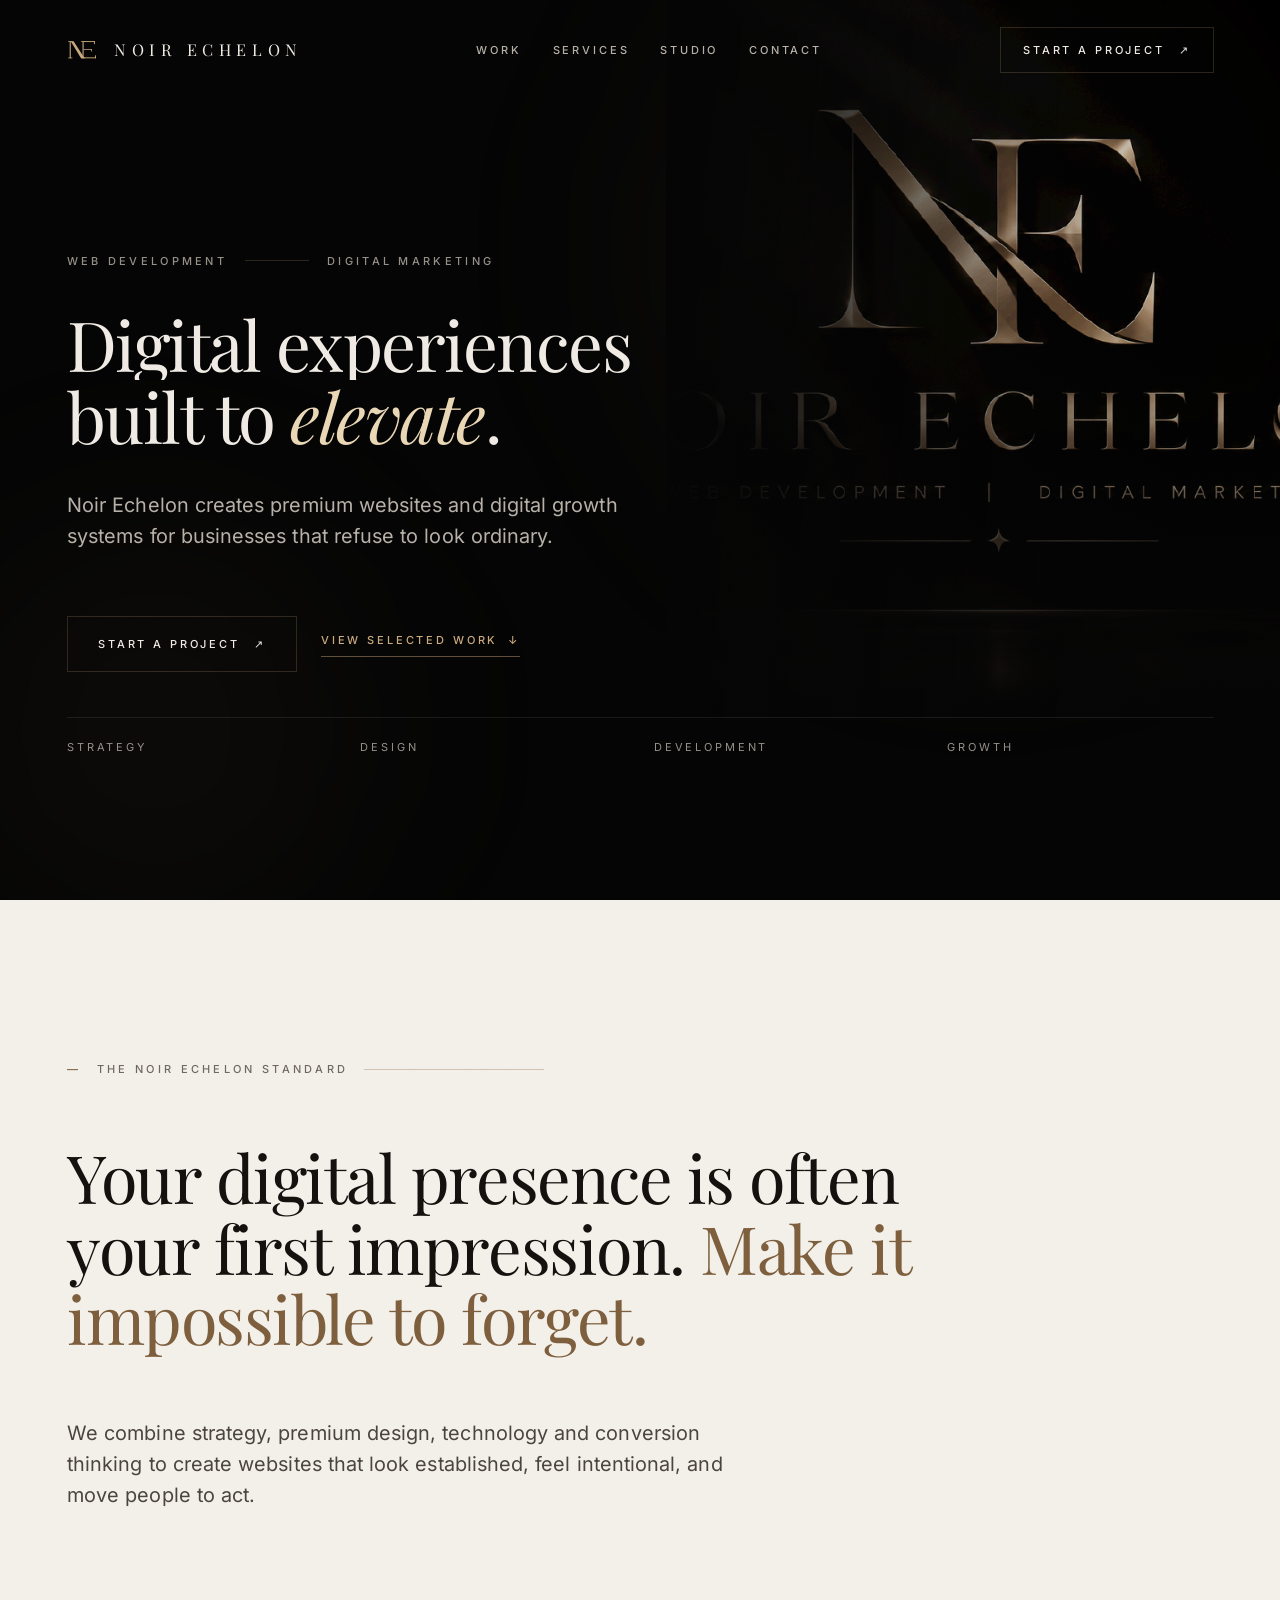
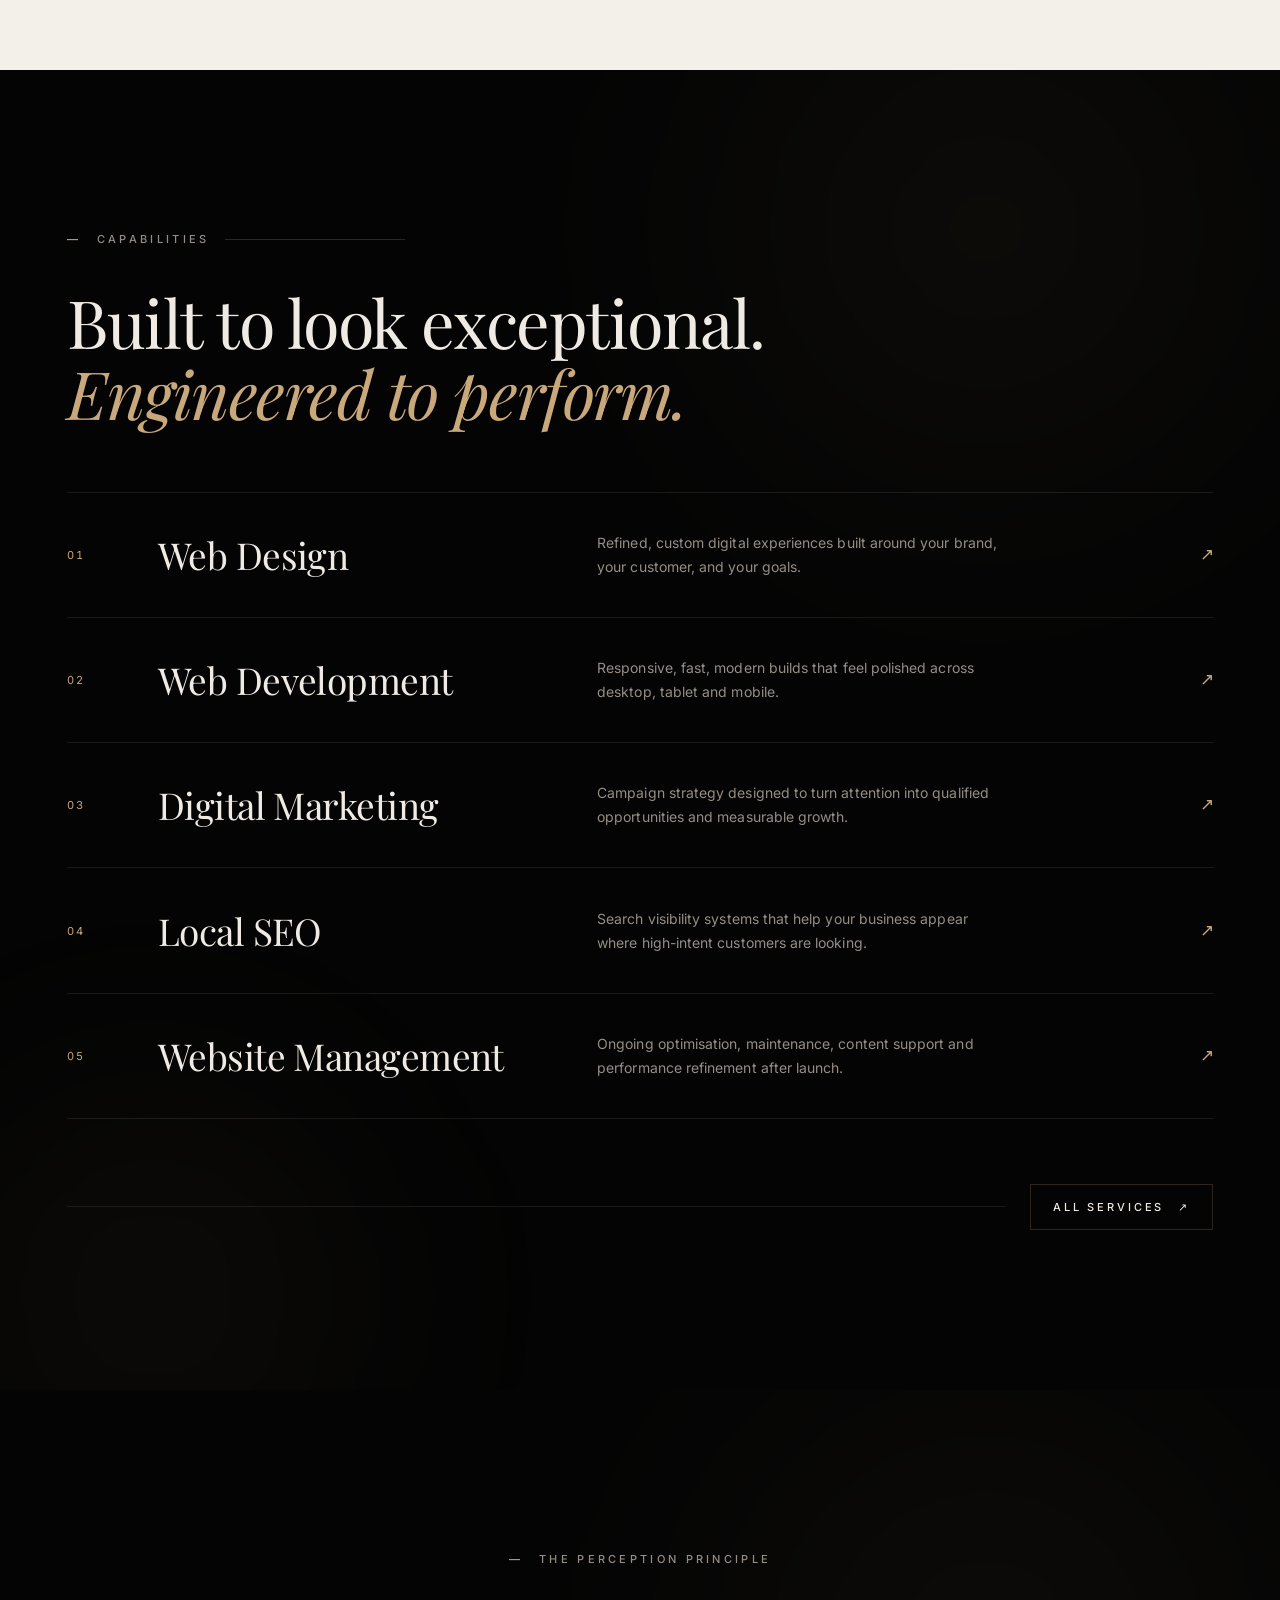
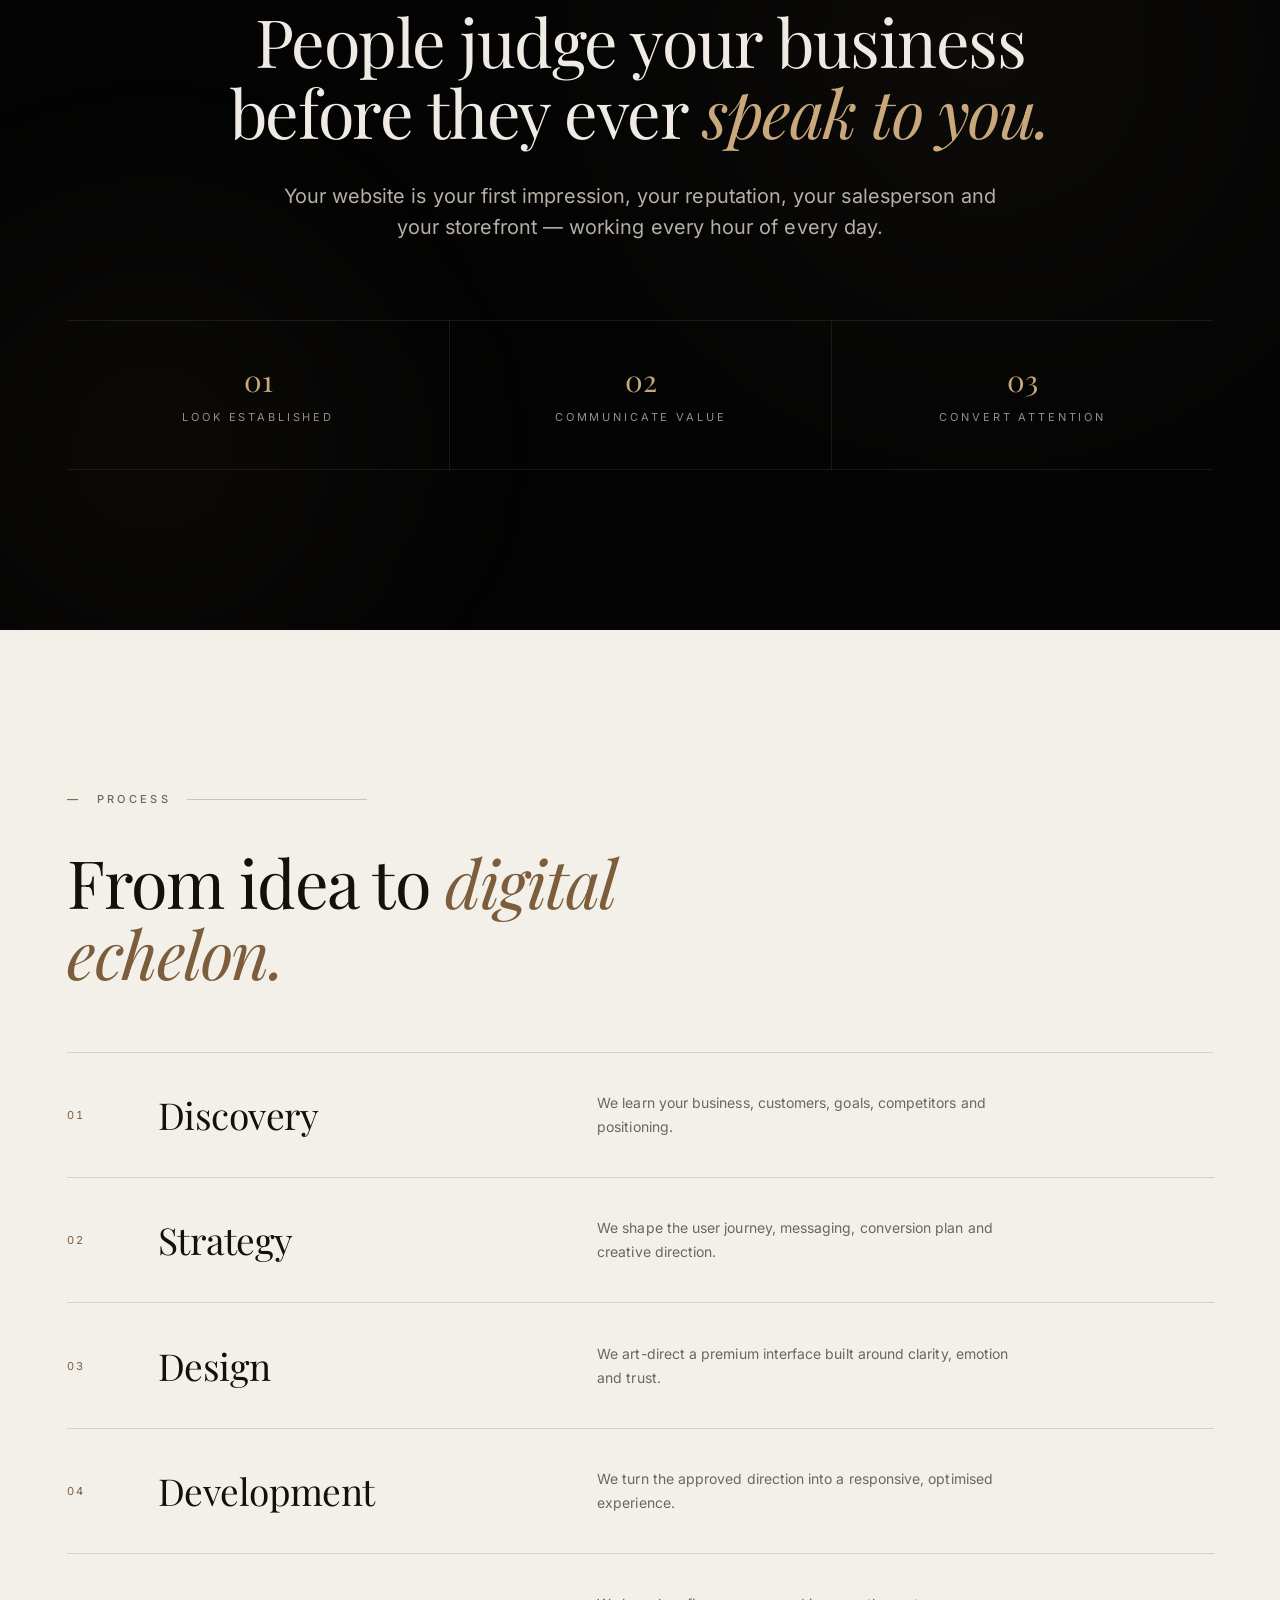
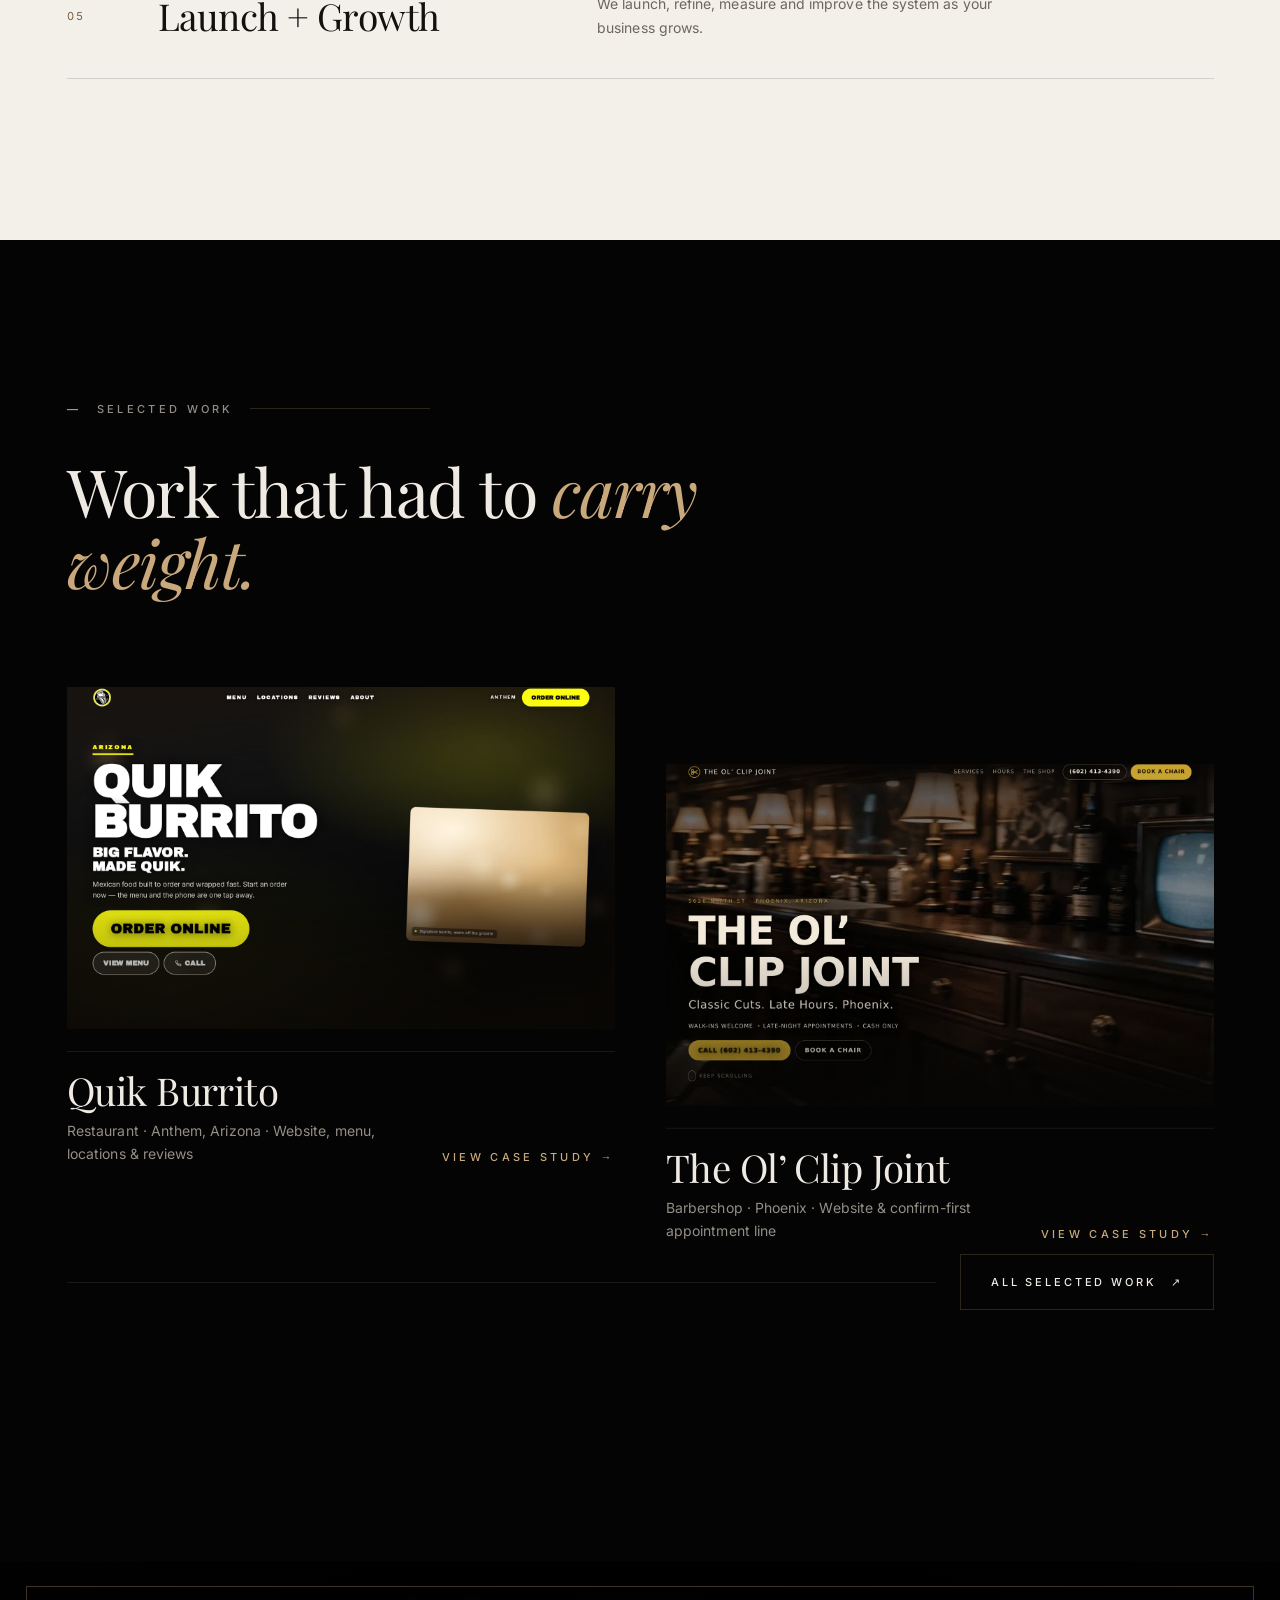
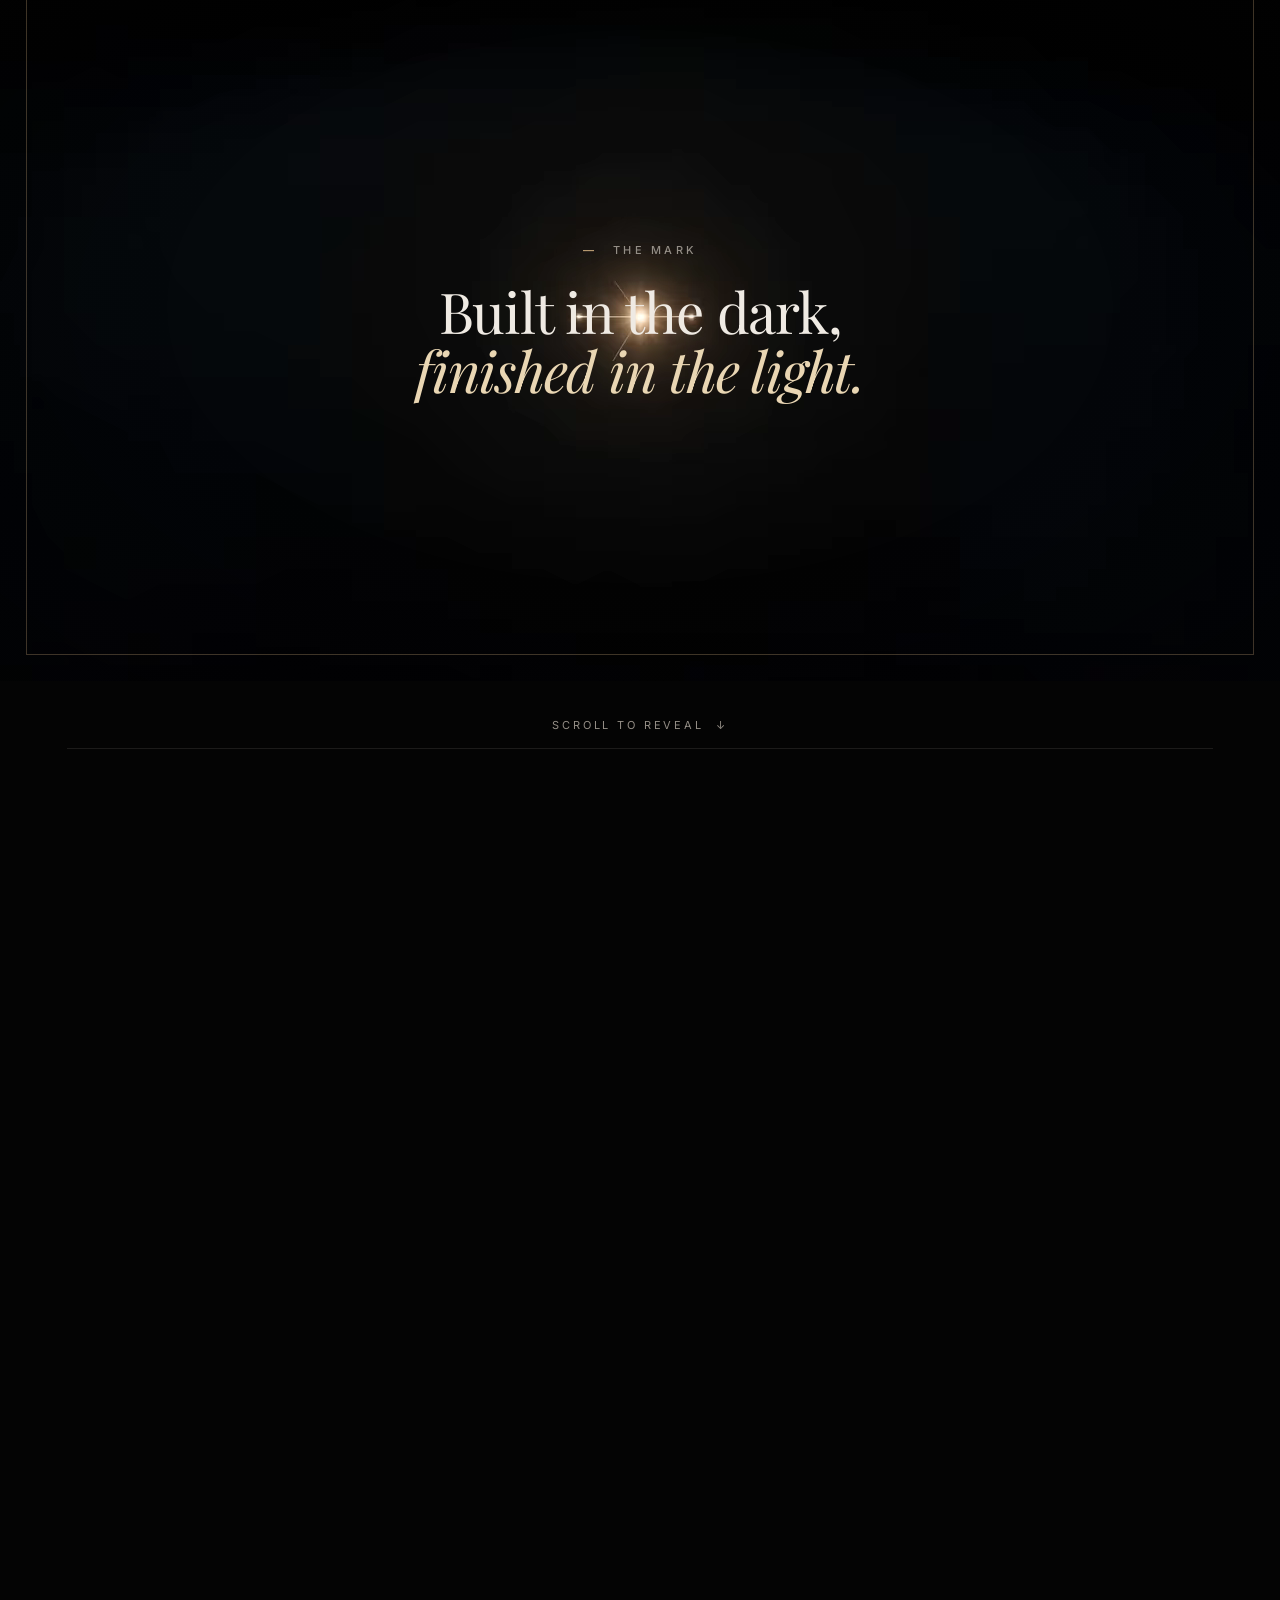
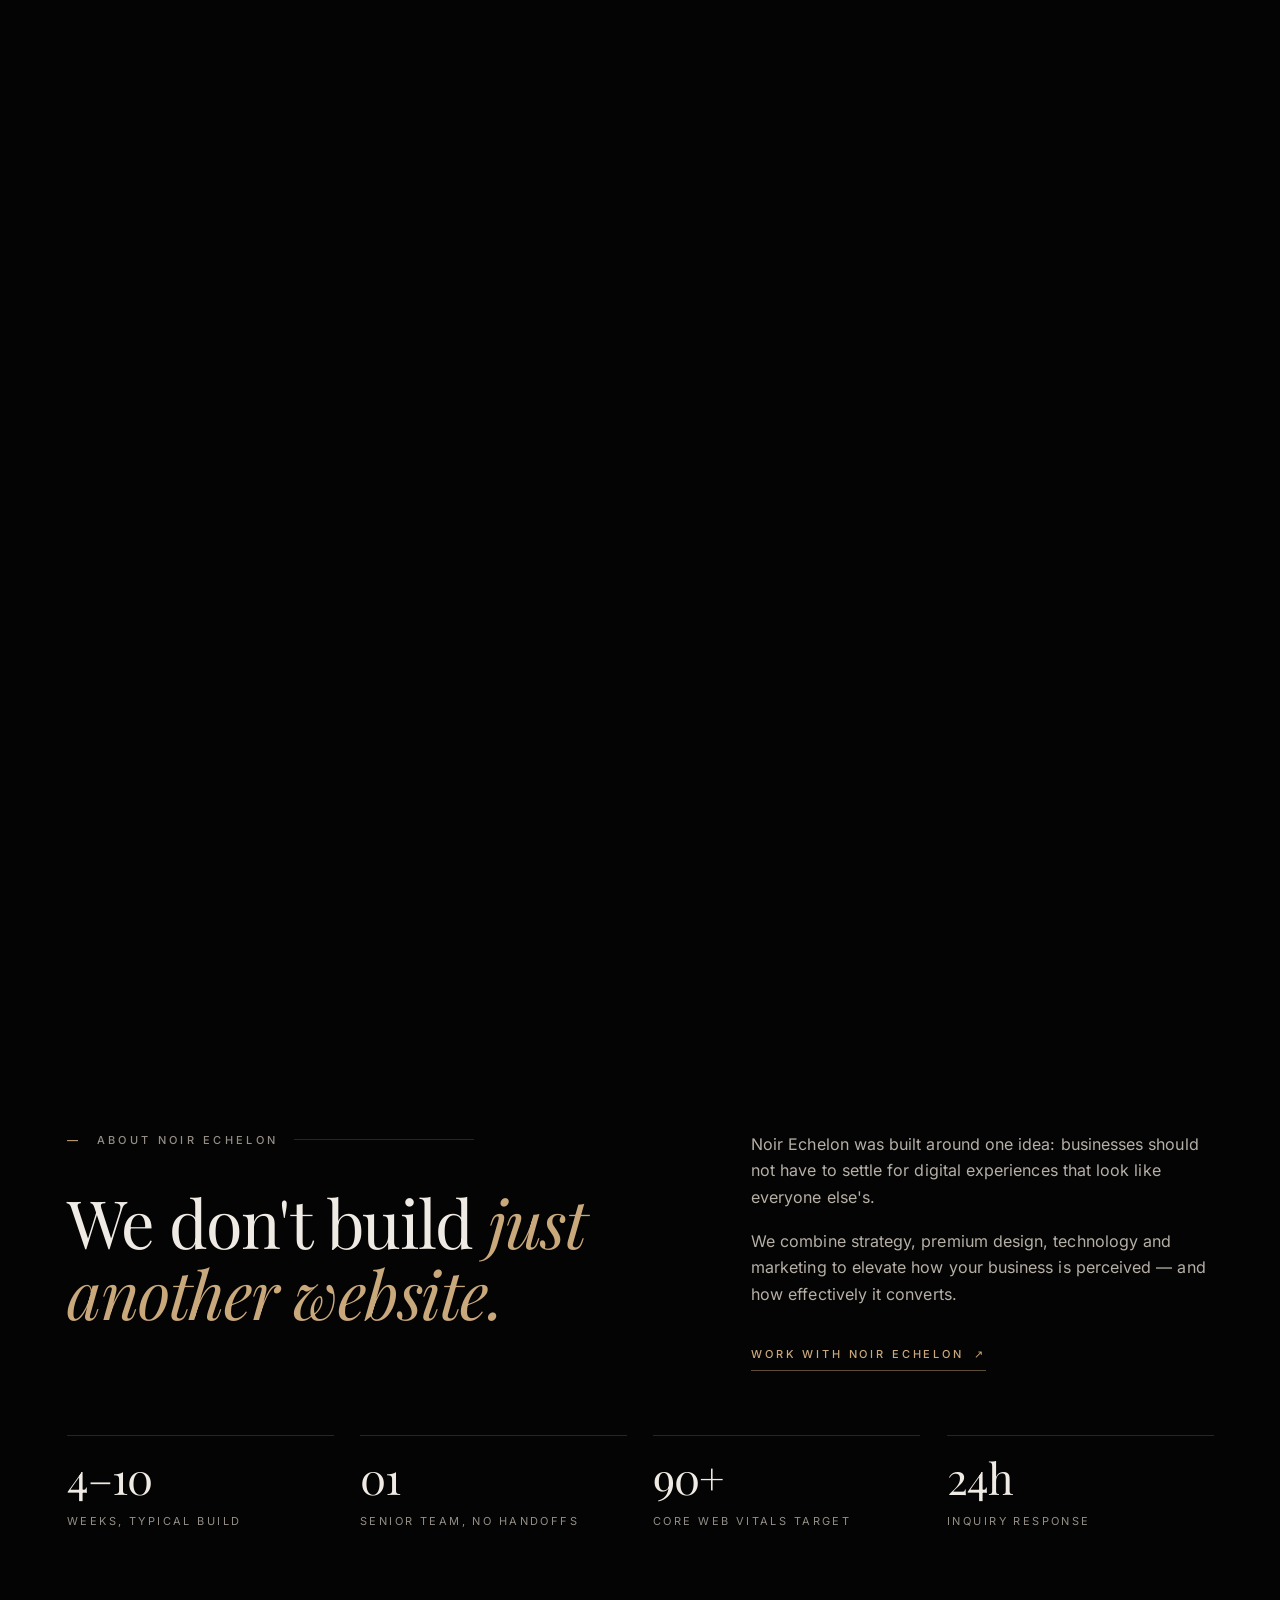
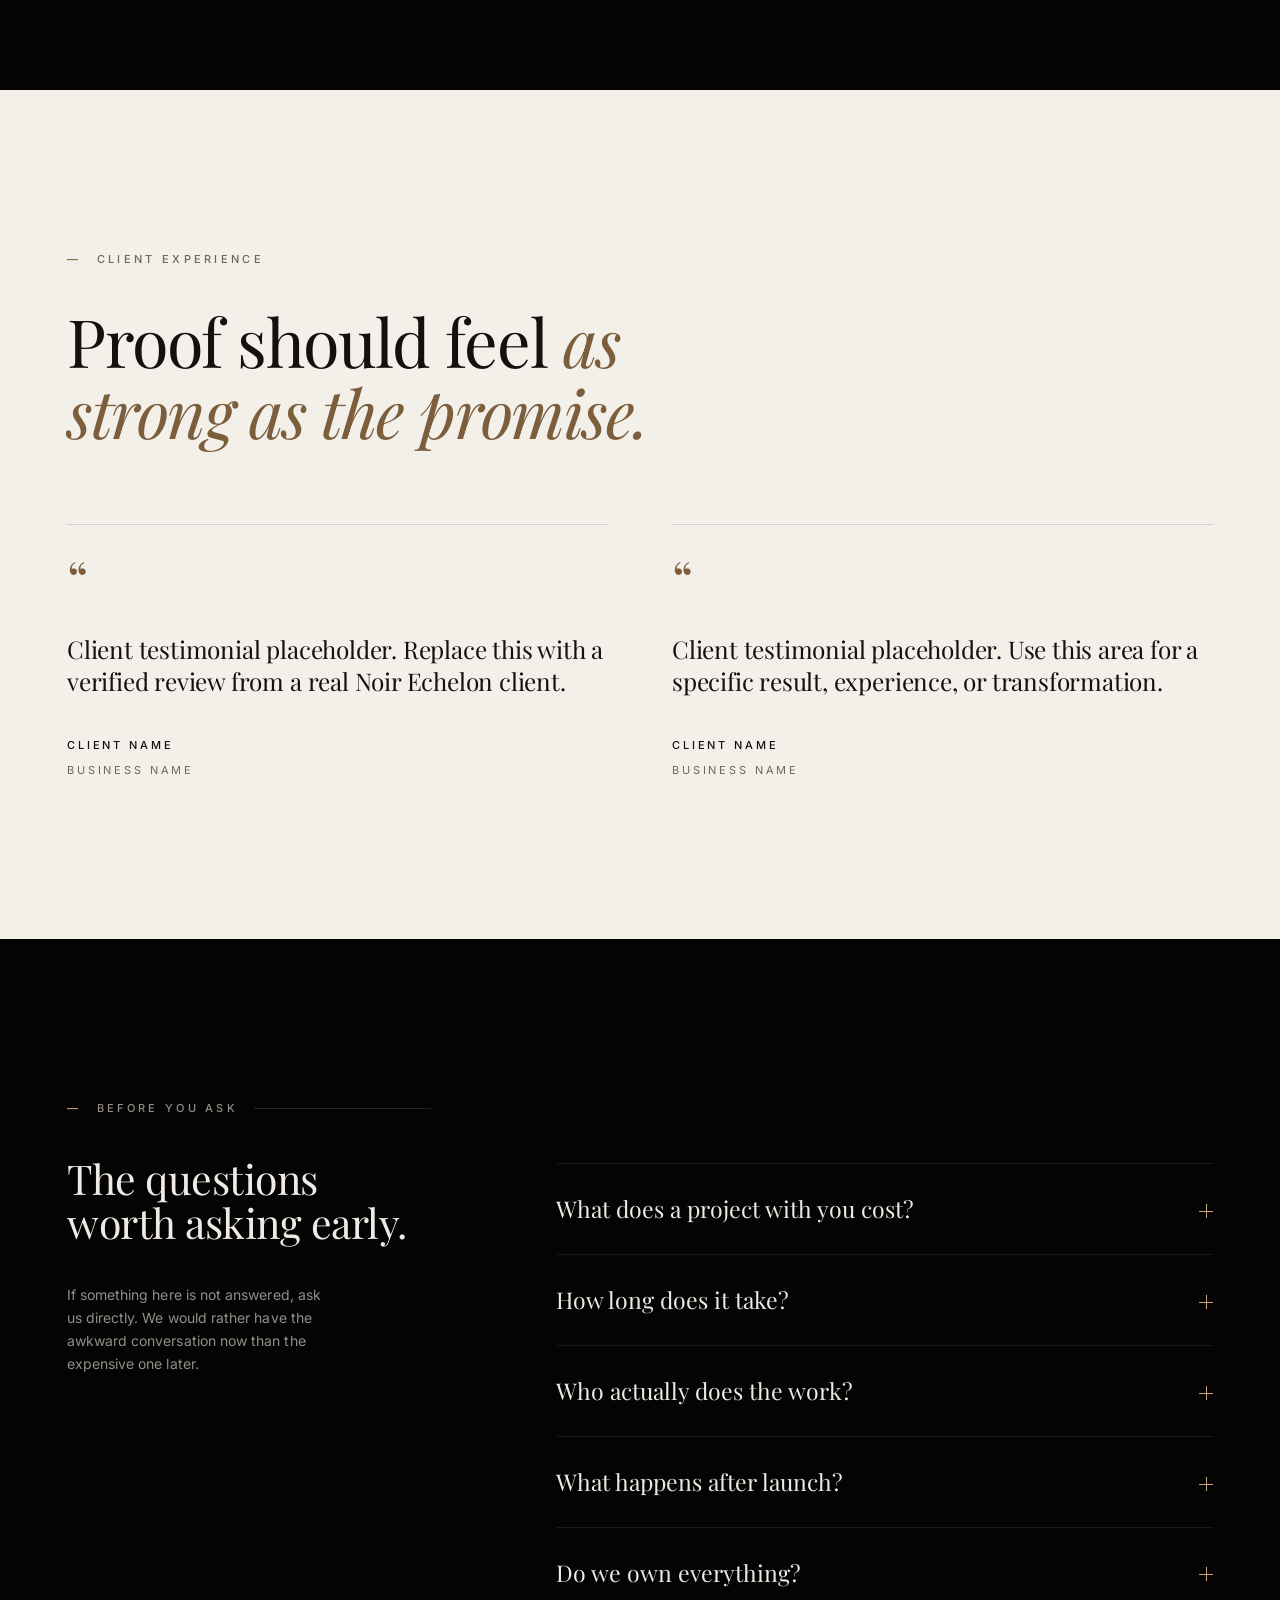
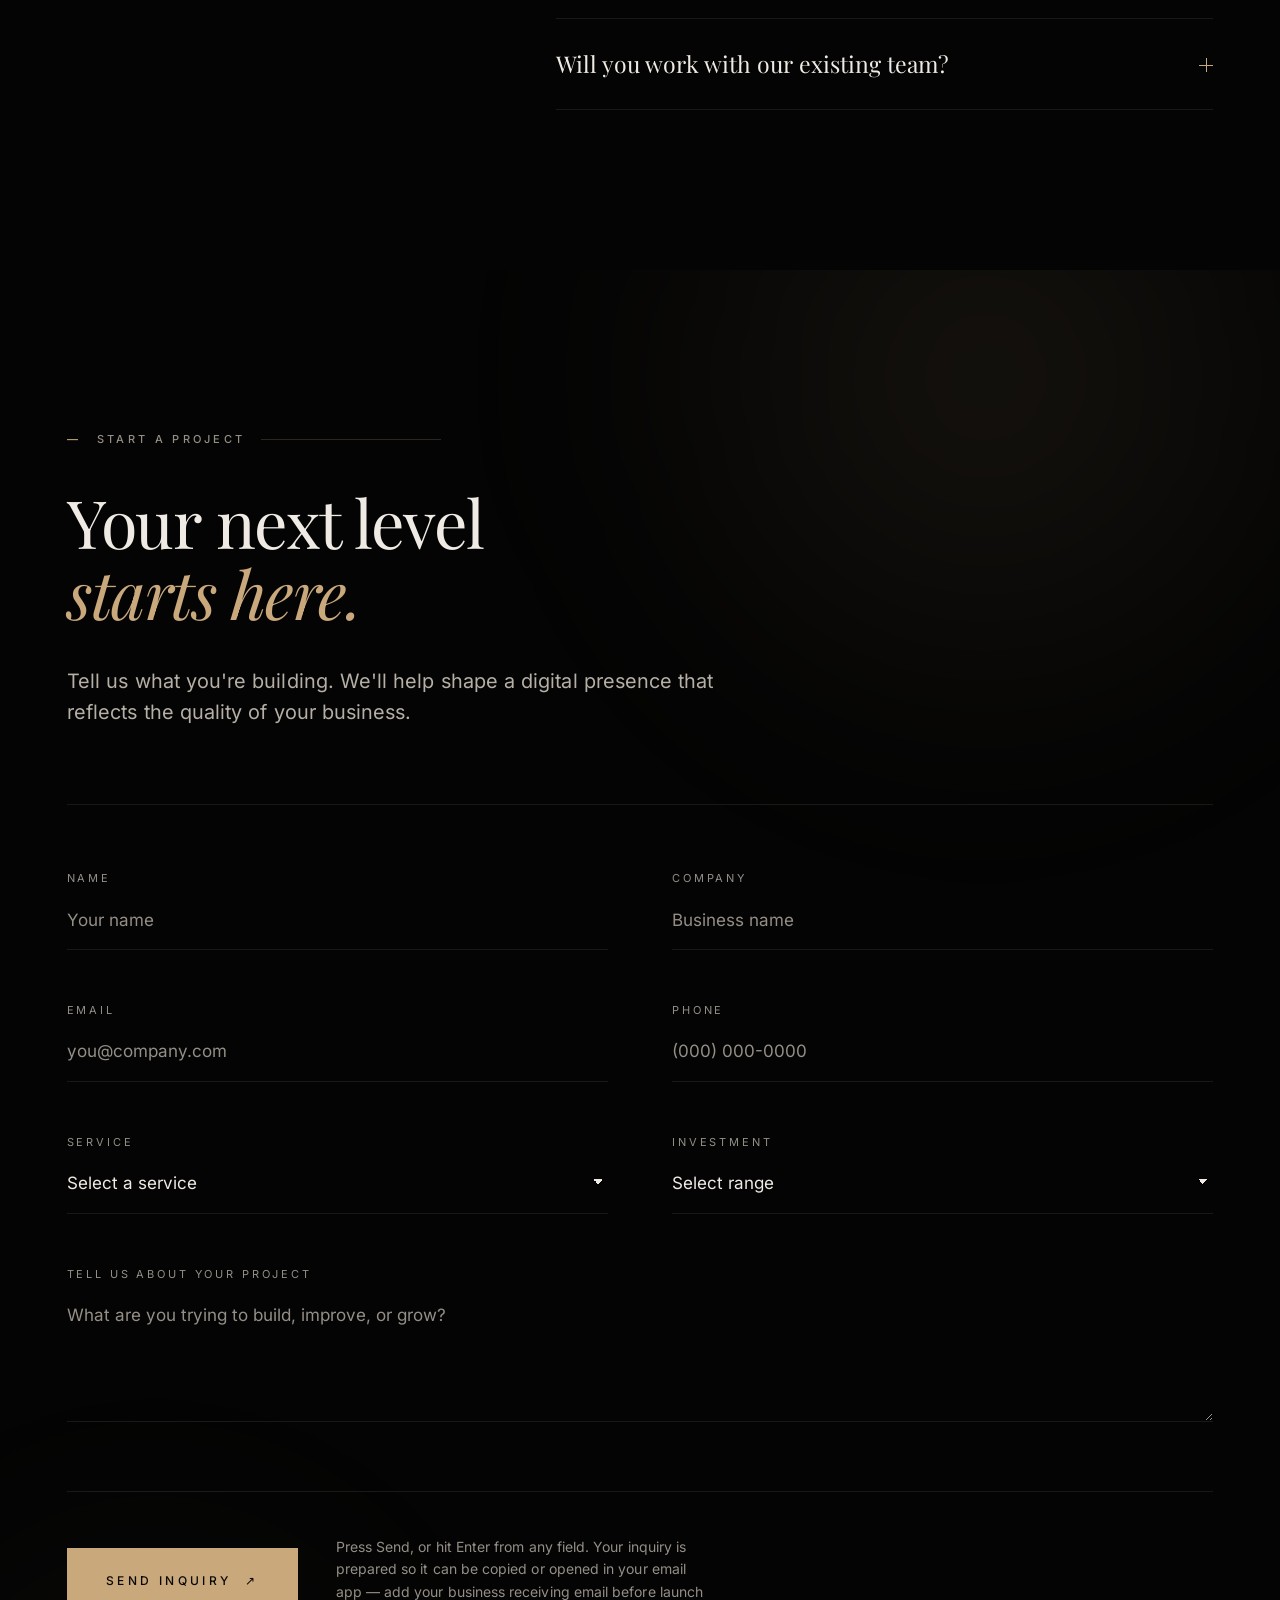
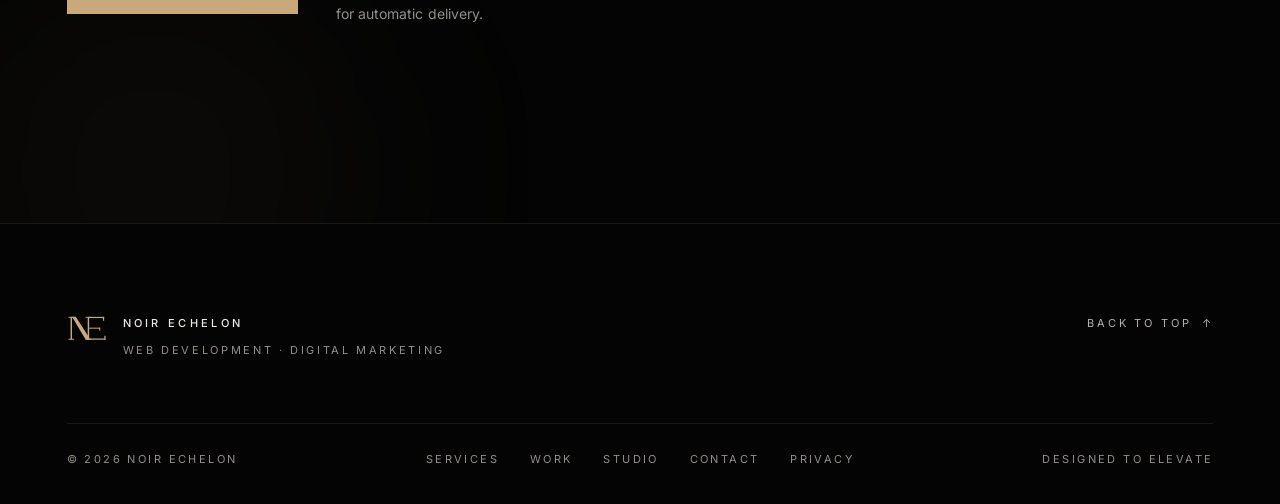
==== commit 7933d37f: "Remove Phở Thành from the portfolio Takes the project, its case study, its page and its two images o" ====
--- a/index.html
+++ b/index.html
@@ -284,7 +284,7 @@
     </div>
 
     <div class="work-list mt-xl">
-      
+      <div class="work-pair">
 <article class="work-item" data-reveal>
   <a class="work-item__link" href="work/quik-burrito.html" data-cursor="view"
      aria-label="Quik Burrito — view case study">
@@ -301,25 +301,6 @@
     </div>
   </a>
 </article>
-      <div class="work-pair">
-        
-<article class="work-item" data-reveal>
-  <a class="work-item__link" href="work/pho-thanh.html" data-cursor="view"
-     aria-label="Ph&#7903; Th&agrave;nh — view case study">
-    <div class="work-item__frame">
-      <img class="work-item__media" src="assets/img/work/pho-thanh-cover.jpg"
-           alt="The Phở Thành homepage, the bowl suspended mid-air above the hours and menu links" loading="lazy" decoding="async" width="1600" height="1000">
-    </div>
-    <div class="work-item__head">
-      <div>
-        <h3 class="work-item__title">Ph&#7903; Th&agrave;nh</h3>
-        <p class="work-item__sub">Vietnamese restaurant &middot; Phoenix &middot; Single-page scroll story &amp; full menu system</p>
-      </div>
-      <span class="micro work-item__cta">View case study <span class="arrow" aria-hidden="true">&#8594;</span></span>
-    </div>
-  </a>
-</article>
-        
 <article class="work-item" data-reveal>
   <a class="work-item__link" href="work/ol-clip-joint.html" data-cursor="view"
      aria-label="The Ol&rsquo; Clip Joint — view case study">
@@ -335,8 +316,7 @@
       <span class="micro work-item__cta">View case study <span class="arrow" aria-hidden="true">&#8594;</span></span>
     </div>
   </a>
-</article>
-      </div>
+</article></div>
     </div>
 
     <div class="mt-xl flex between items-center wrap gap-m">
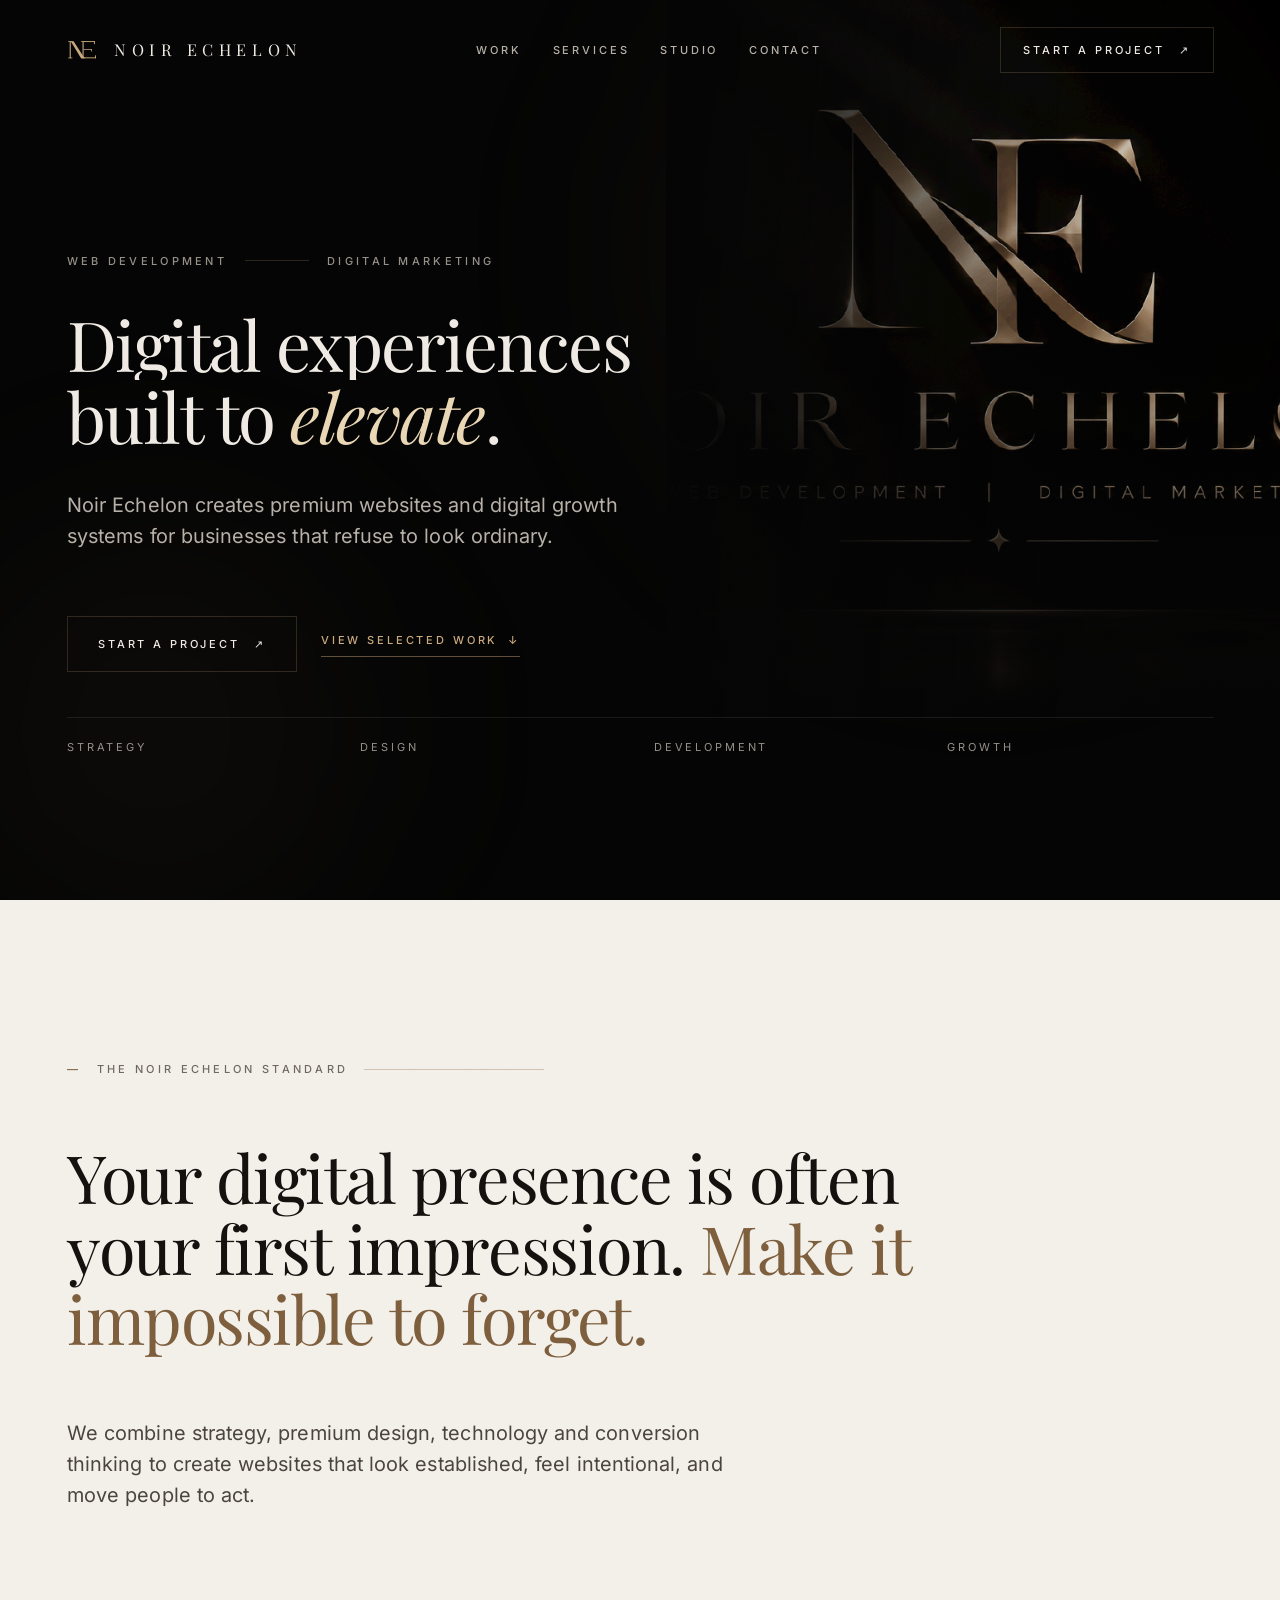
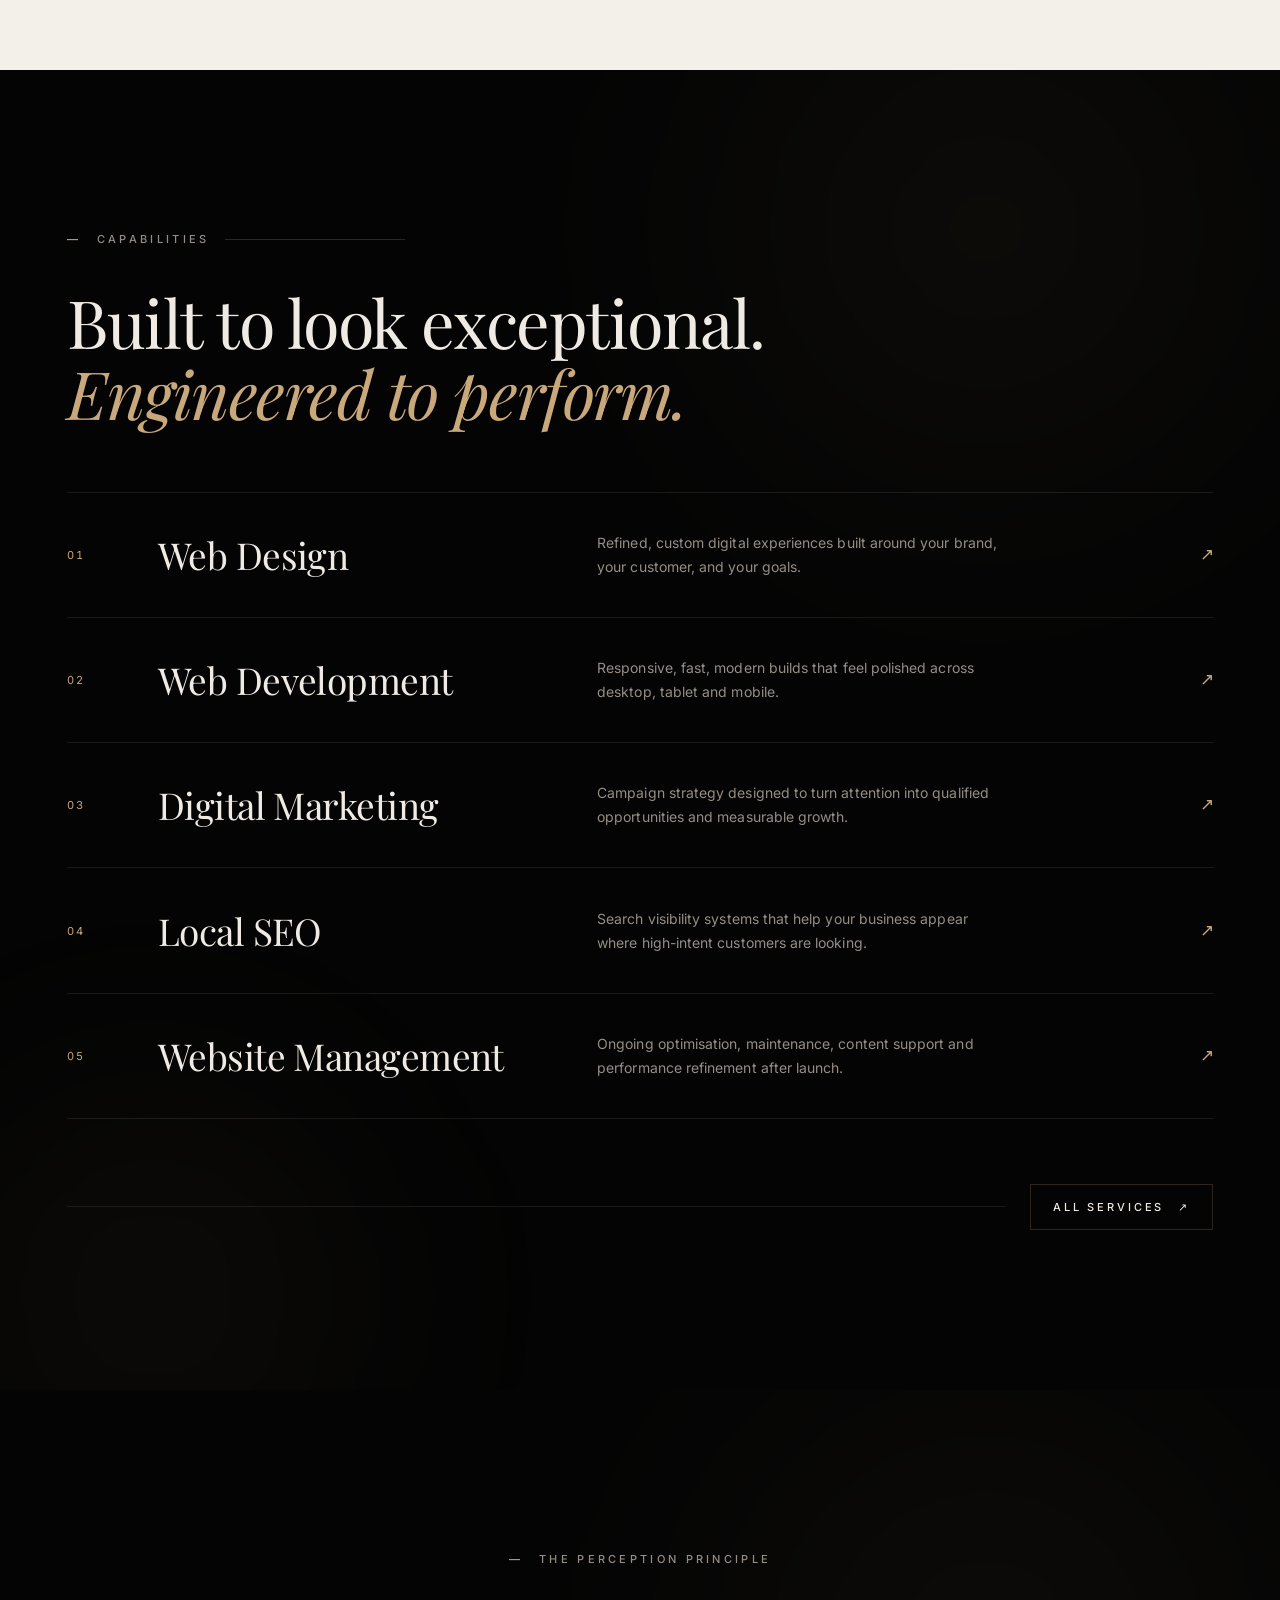
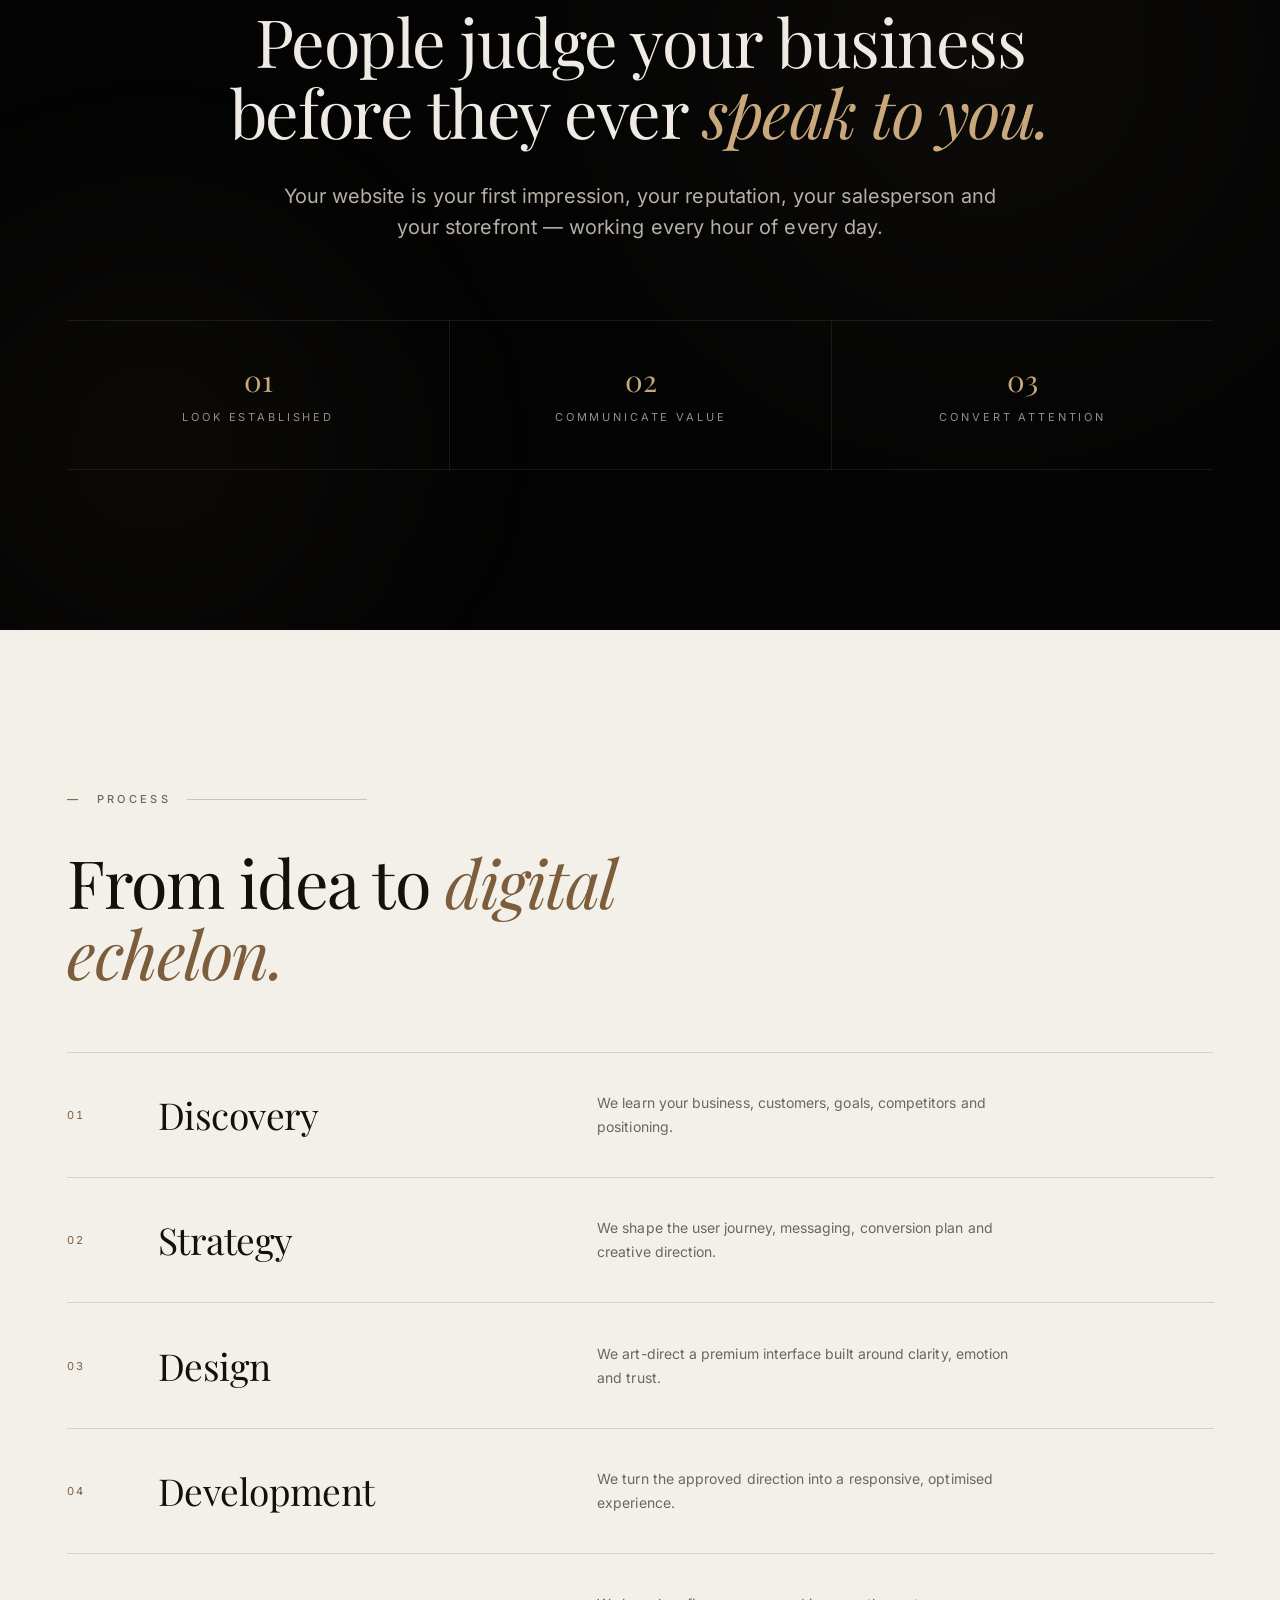
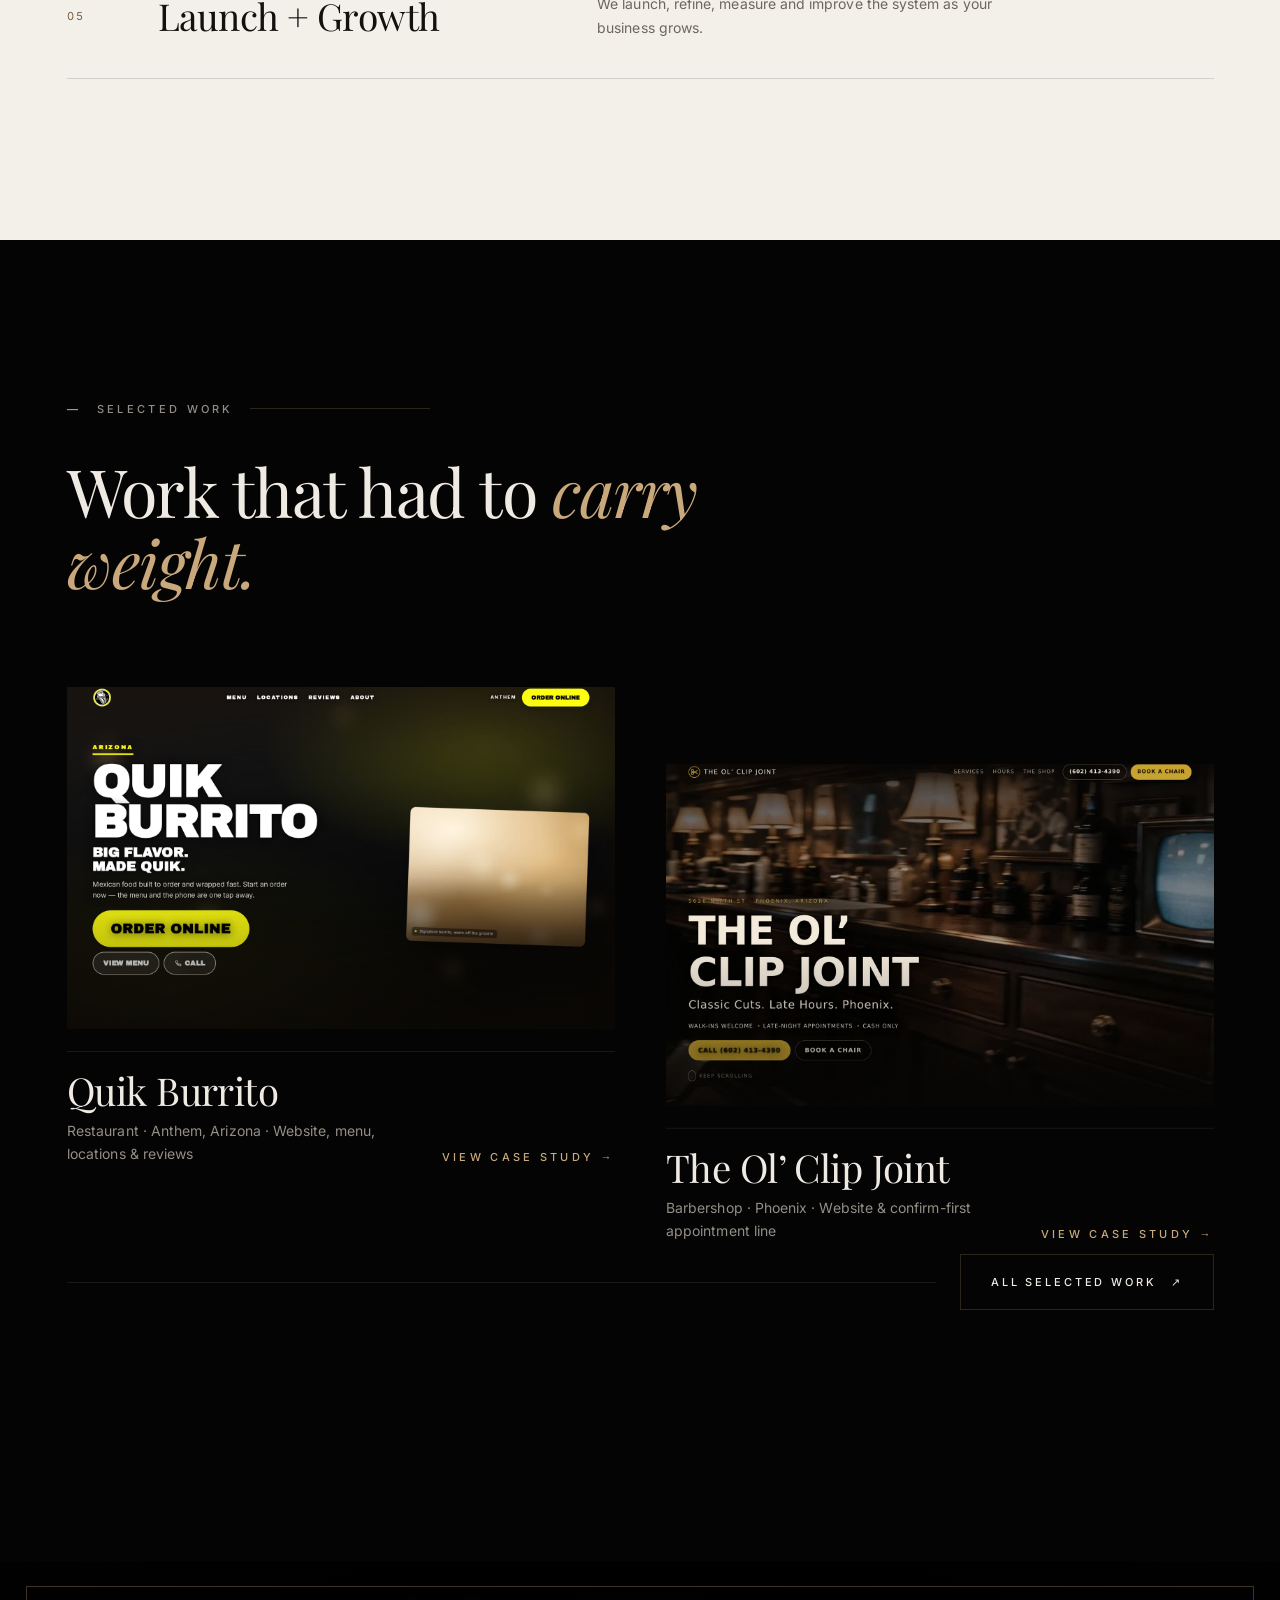
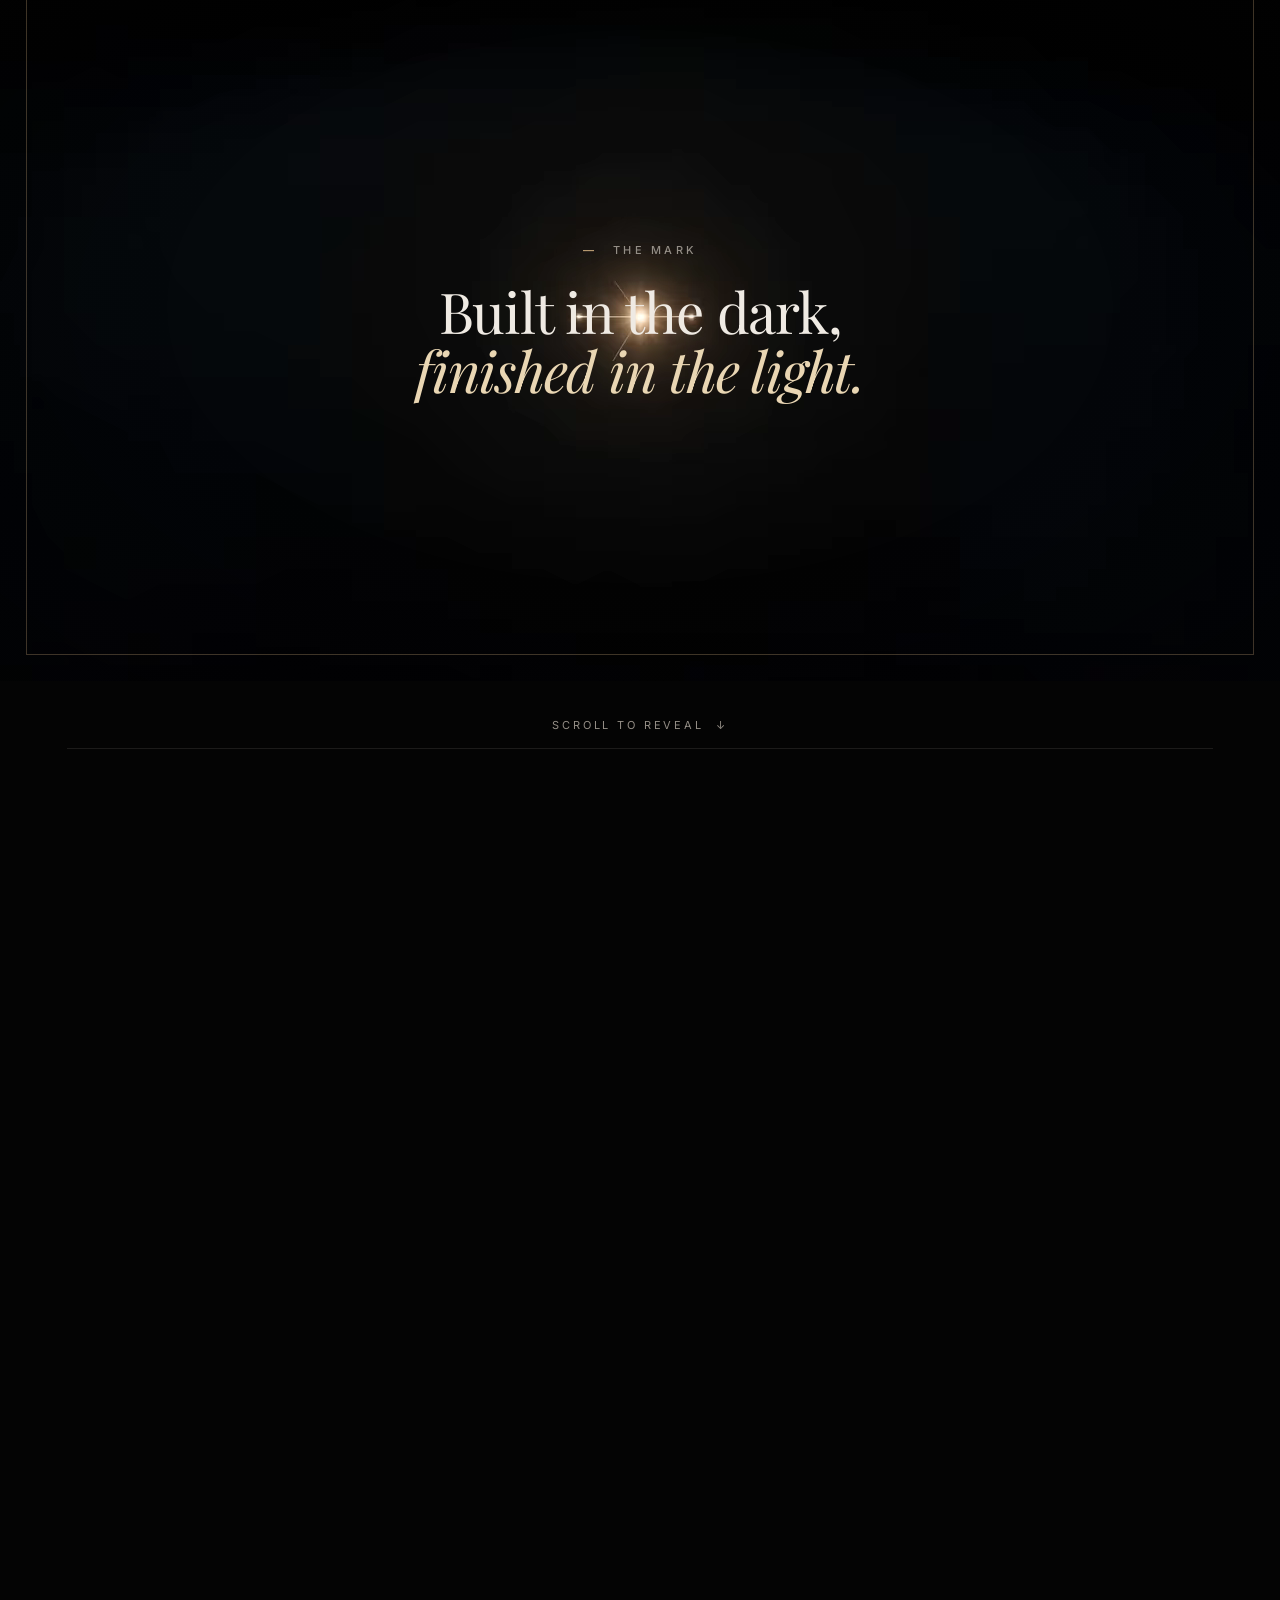
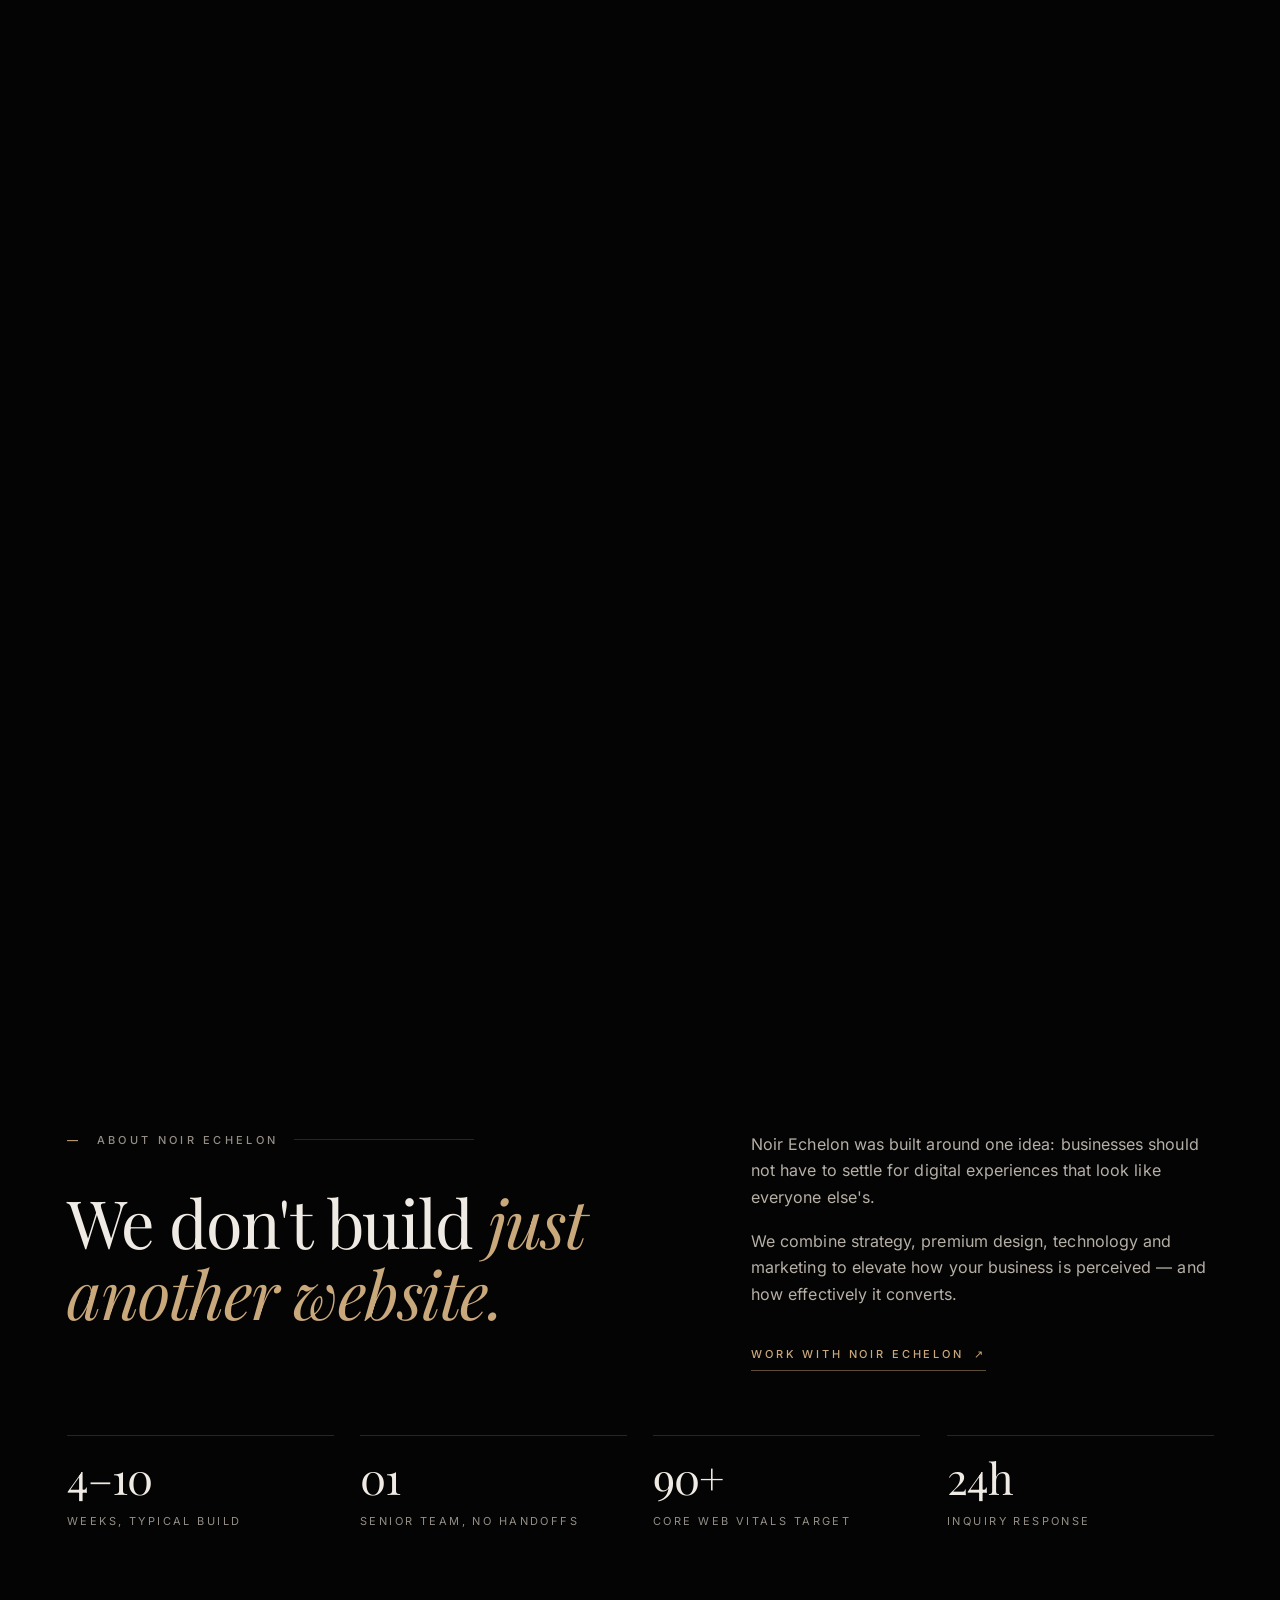
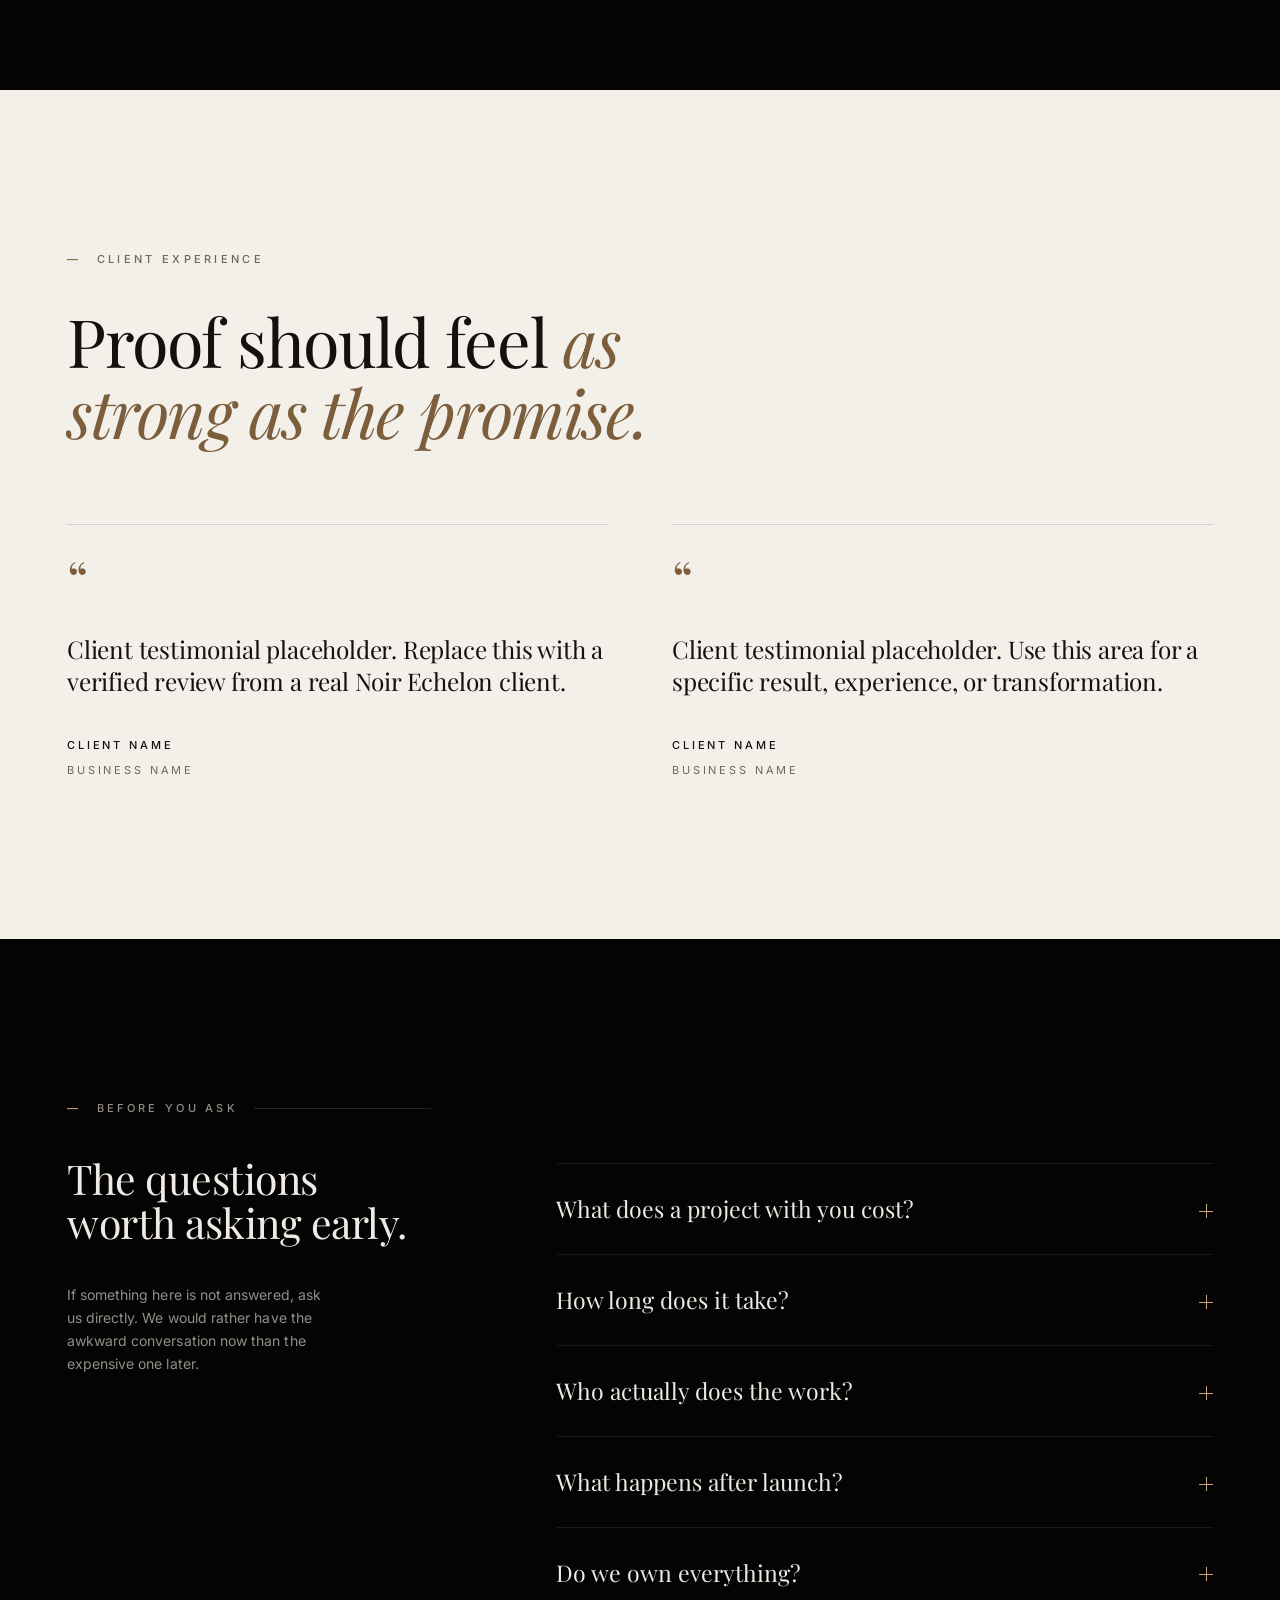
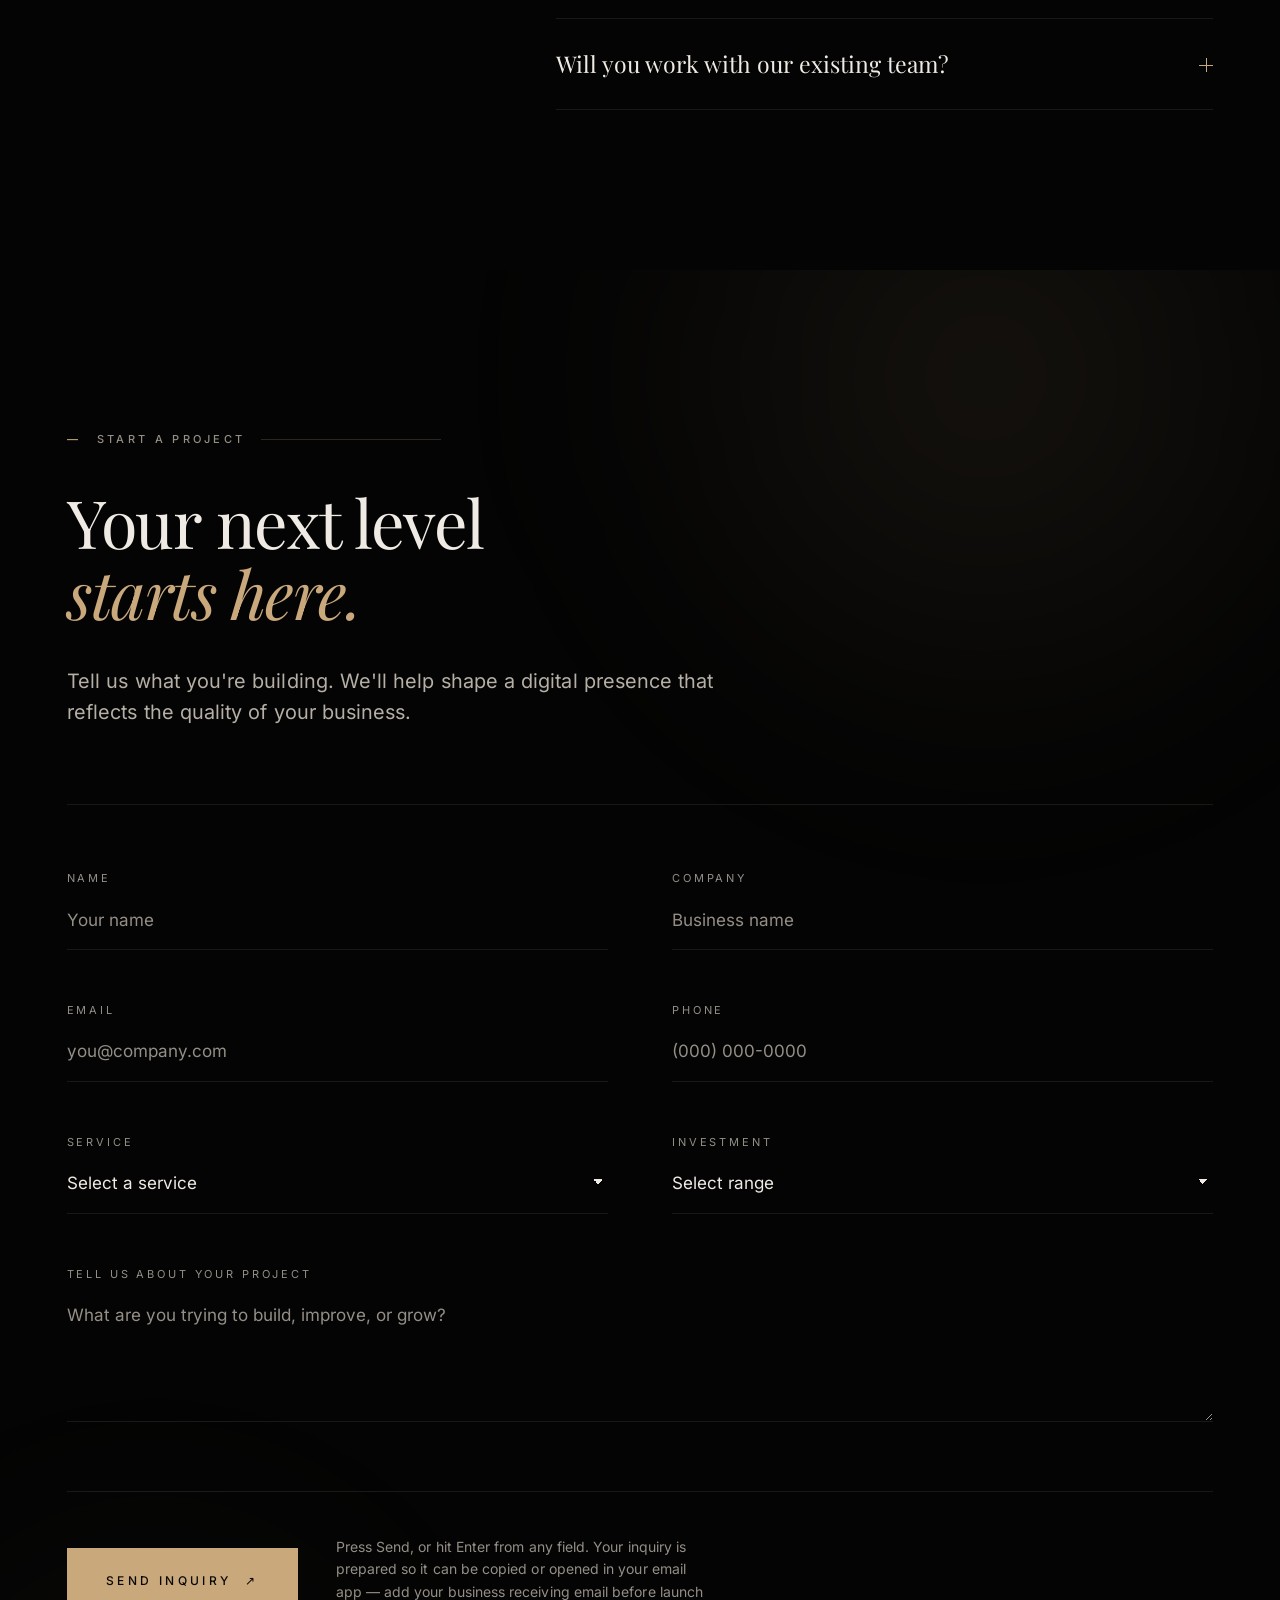
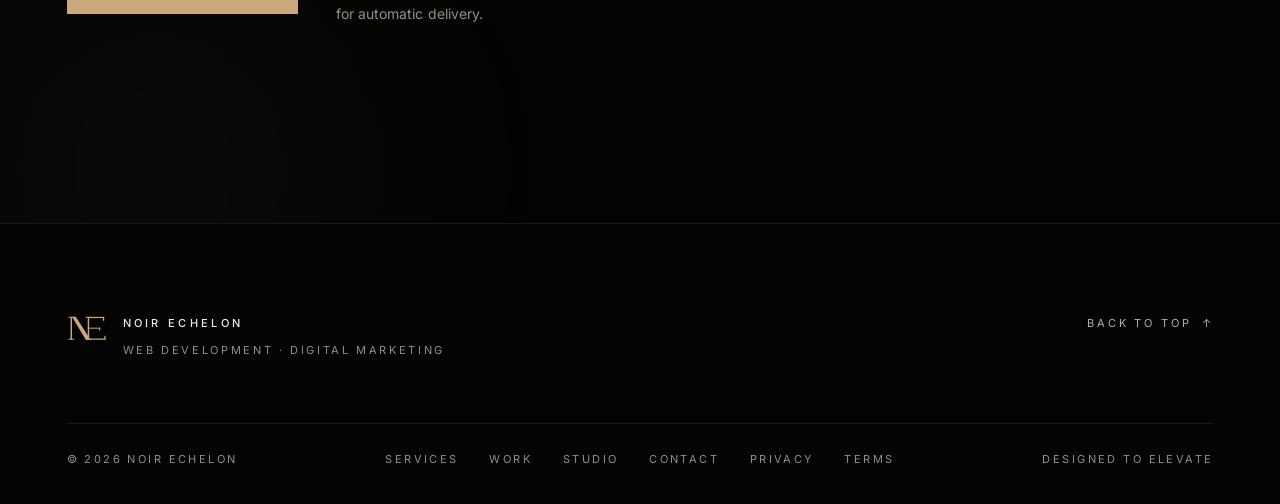
==== commit 49629d20: "Close the licensing gap, document provenance, add terms of use An IP and liability audit of everythi" ====
--- a/index.html
+++ b/index.html
@@ -591,6 +591,7 @@
         <a href="studio.html">Studio</a>
         <a href="contact.html">Contact</a>
         <a href="privacy.html">Privacy</a>
+        <a href="terms.html">Terms</a>
       </nav>
       <span class="foot-base__end">Designed to elevate</span>
     </div>
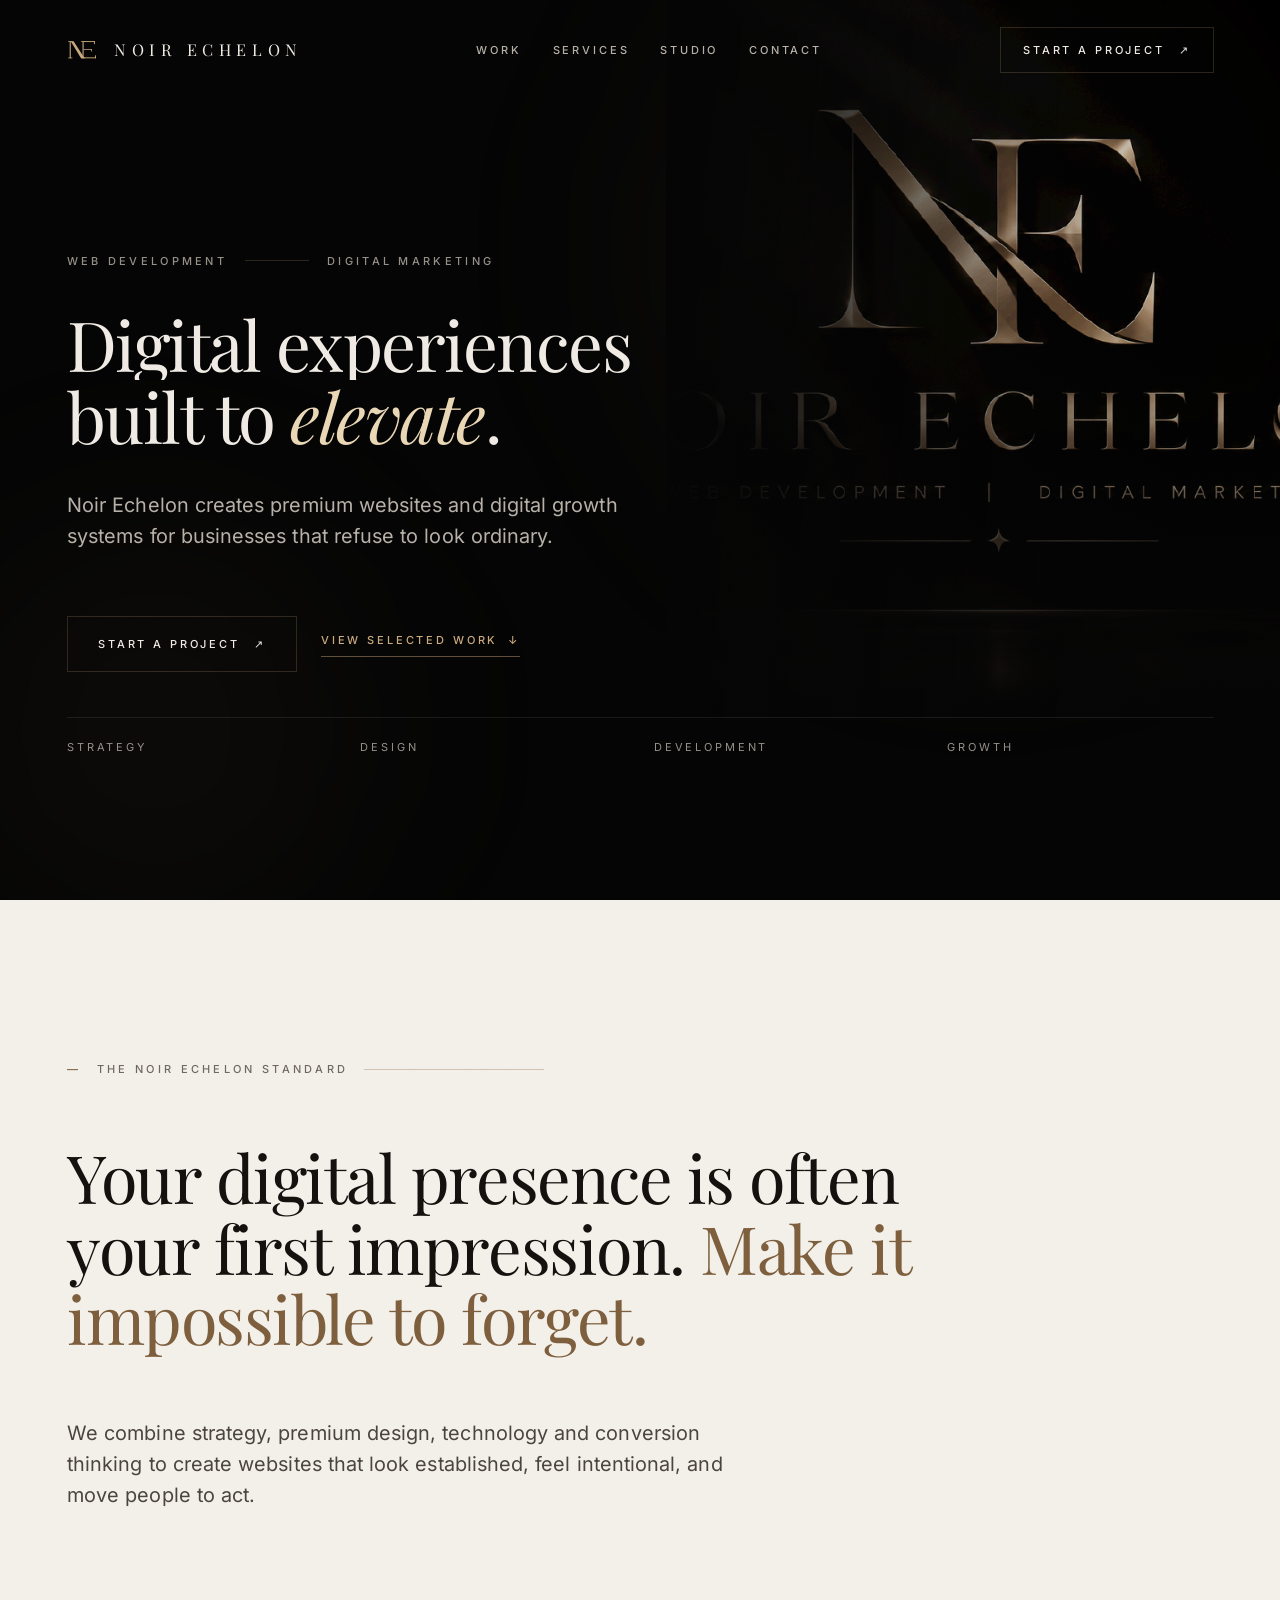
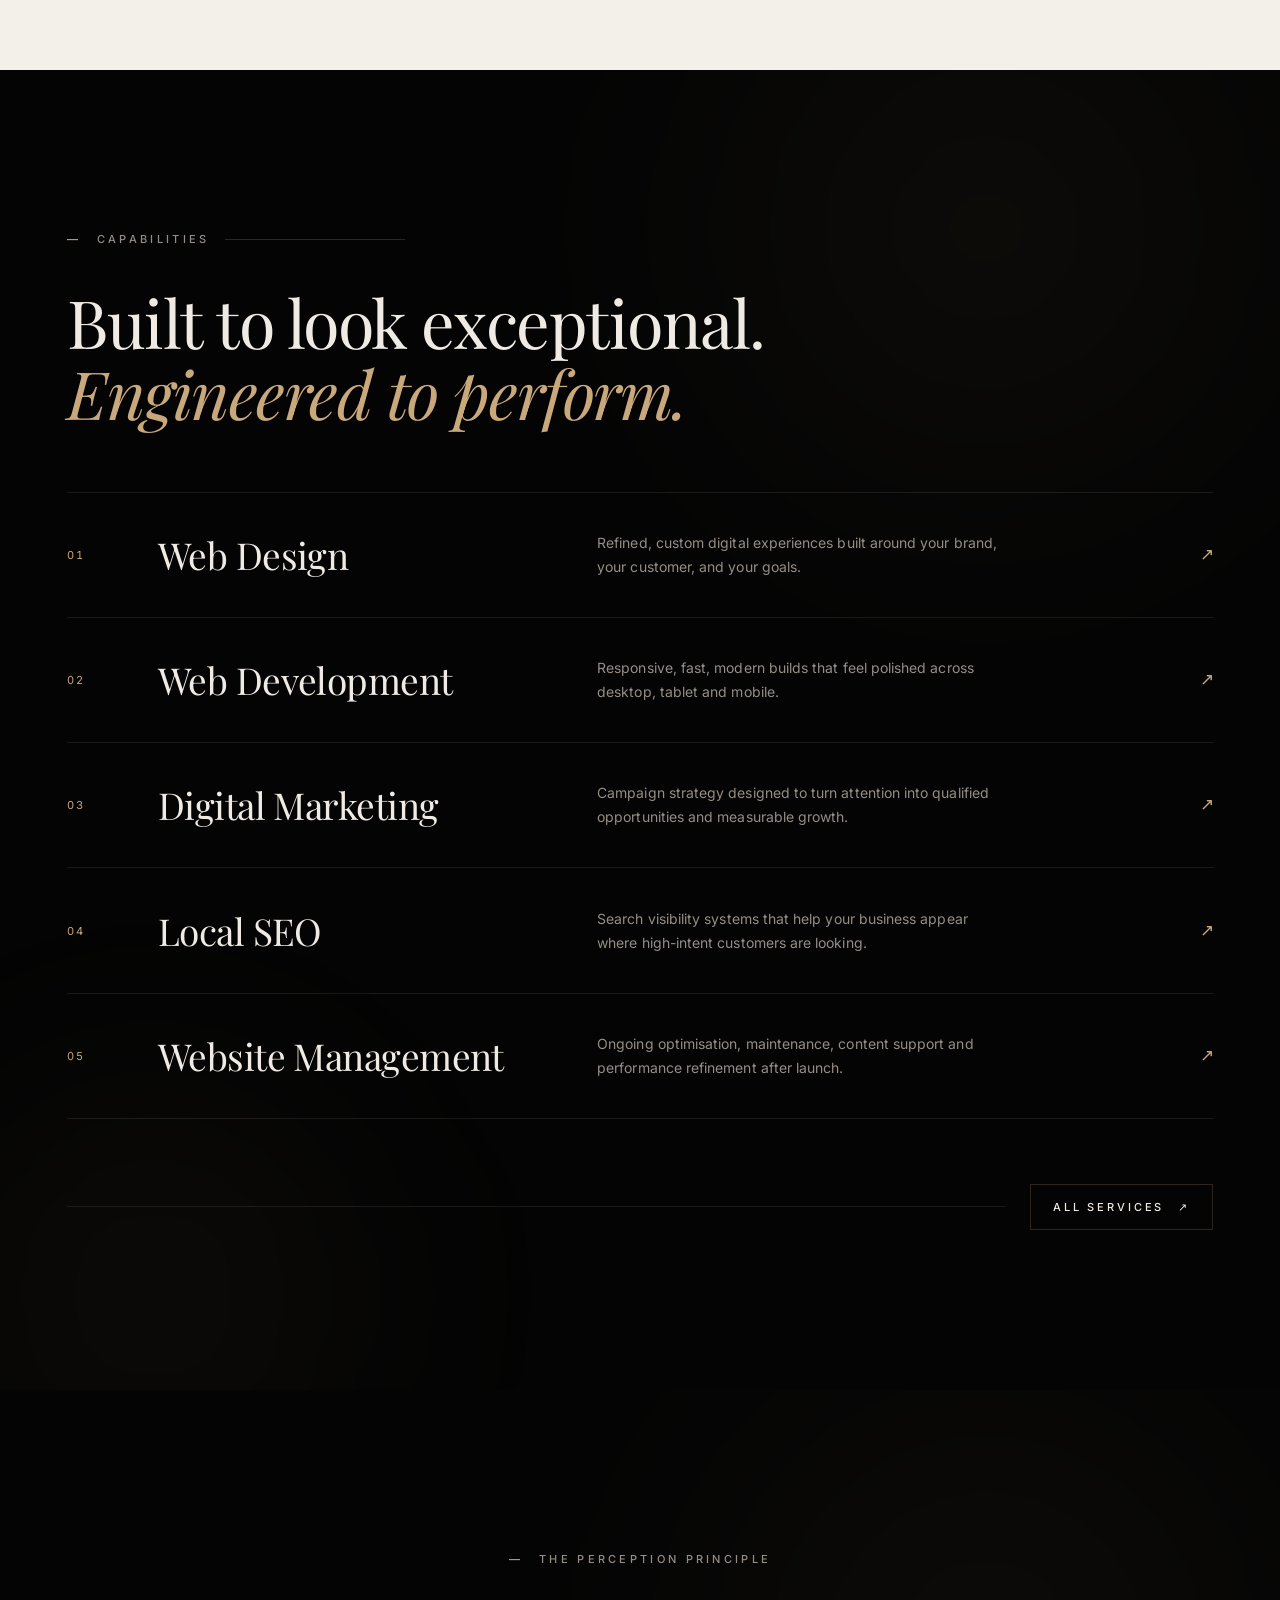
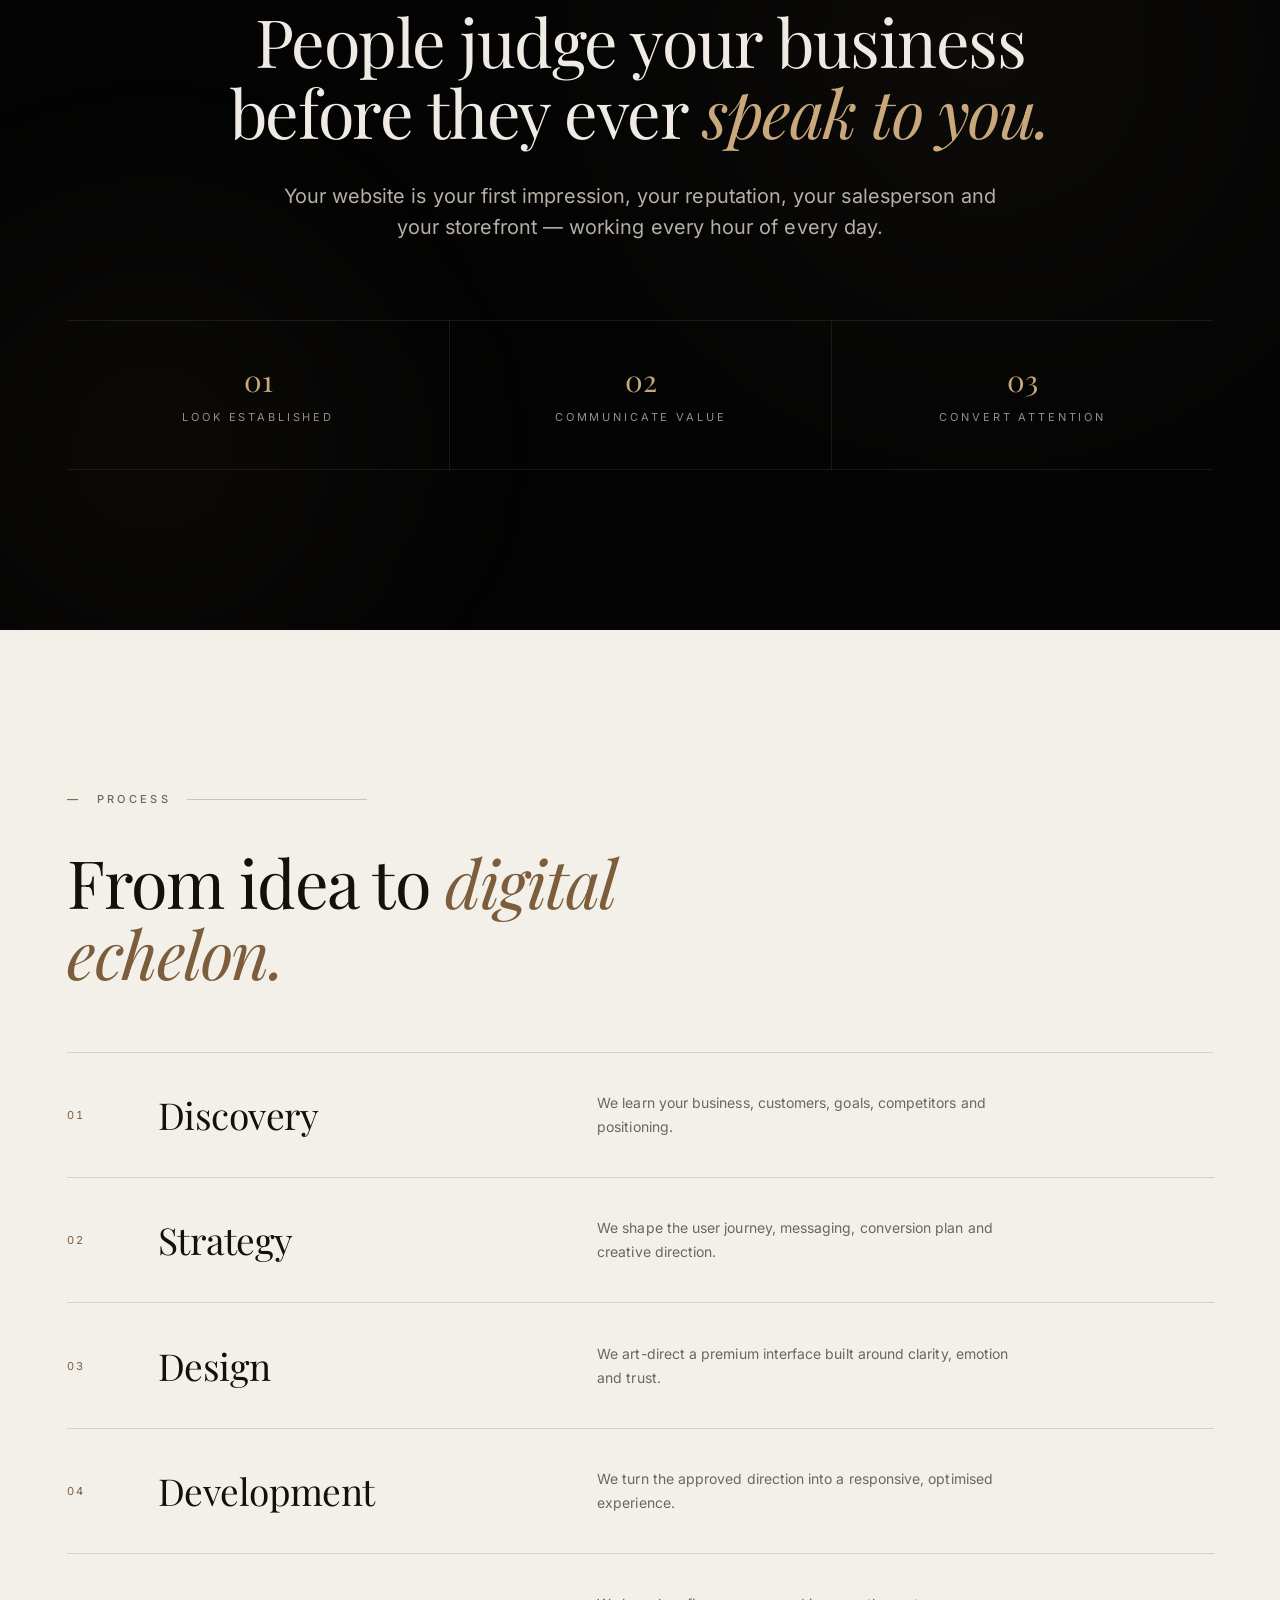
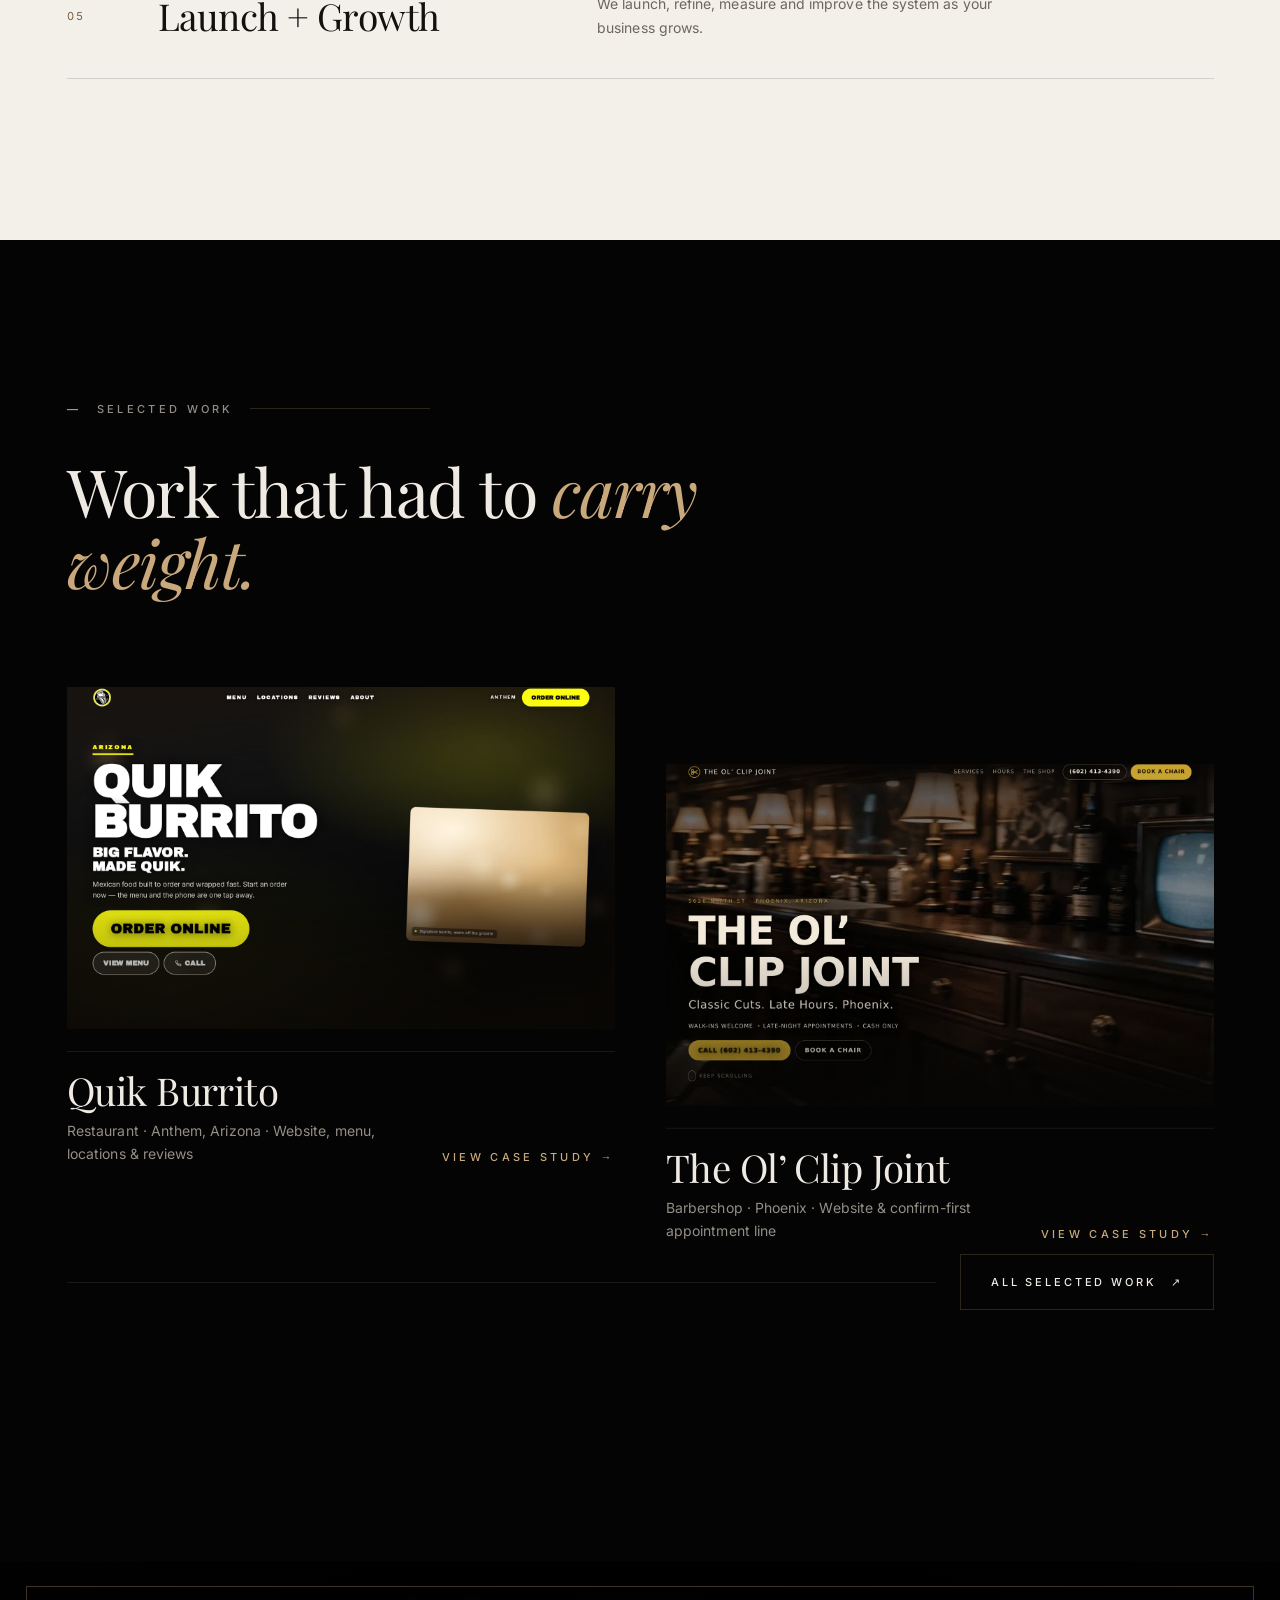
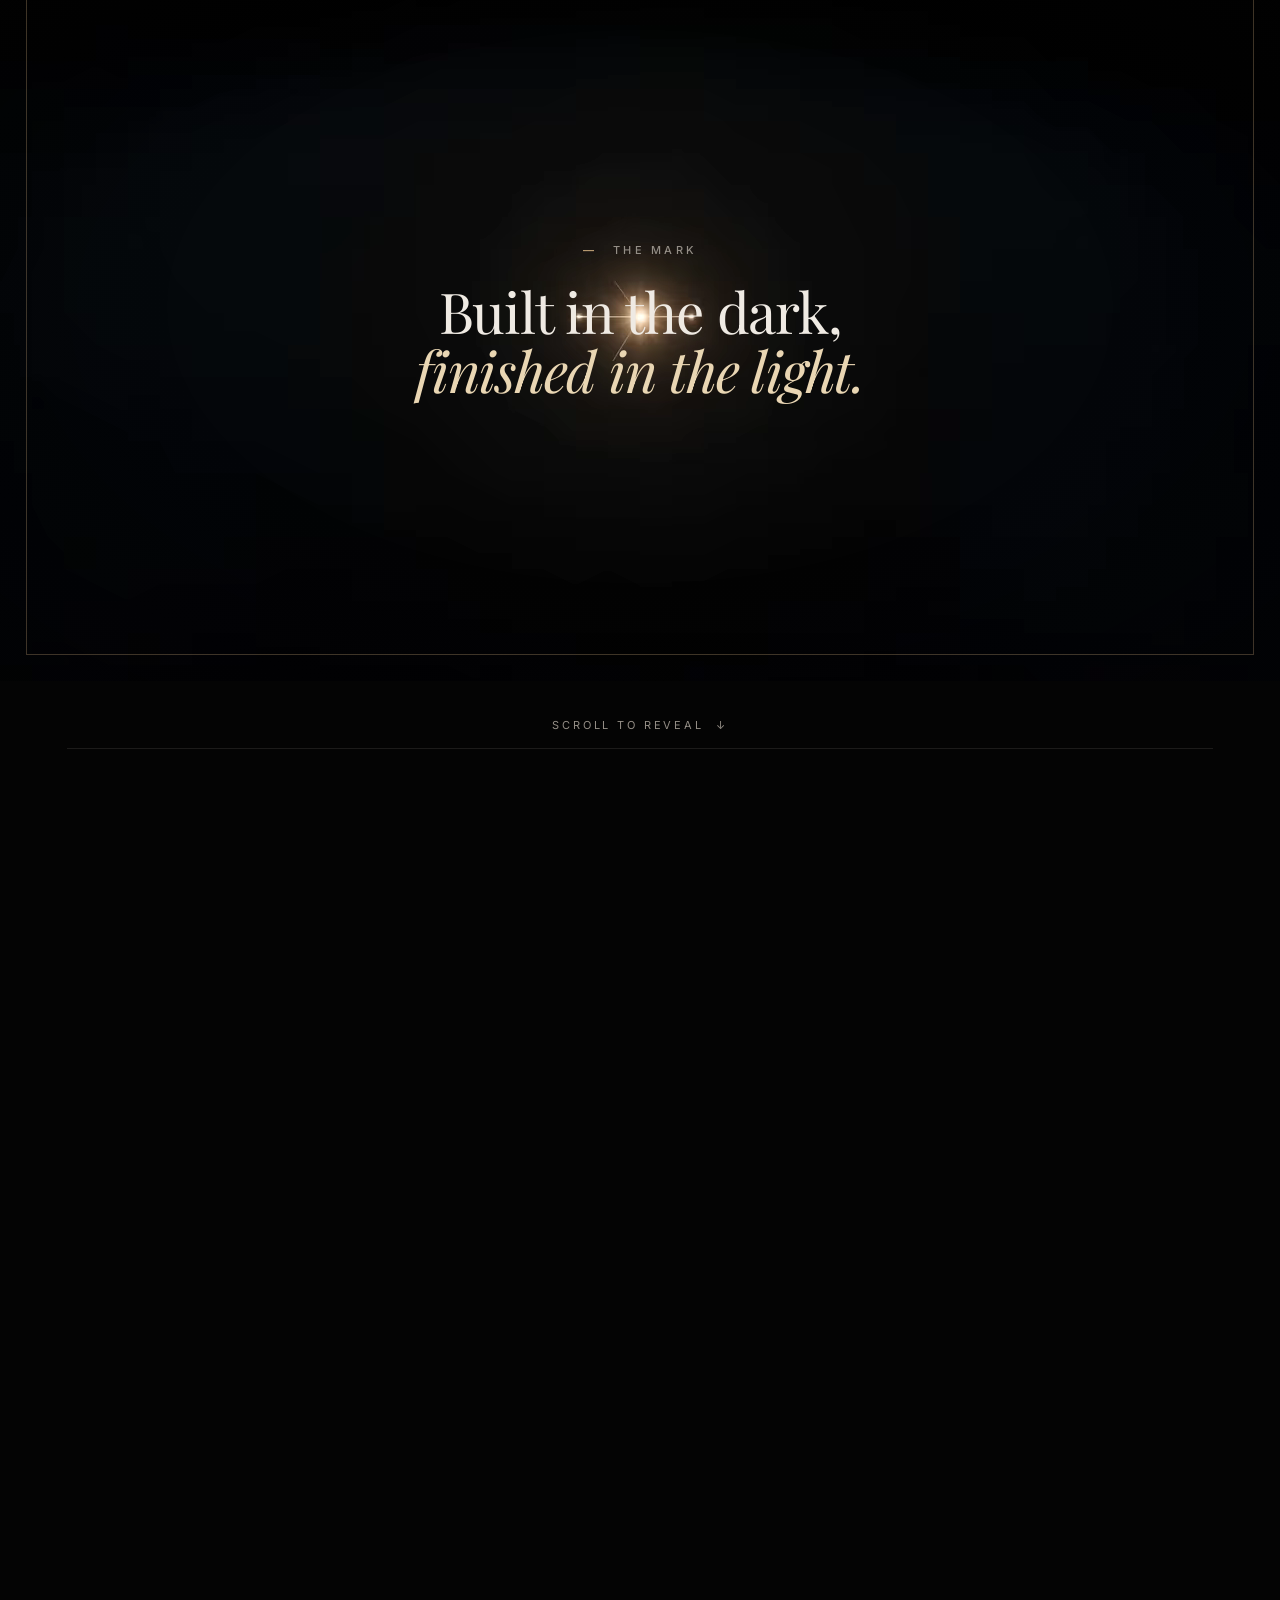
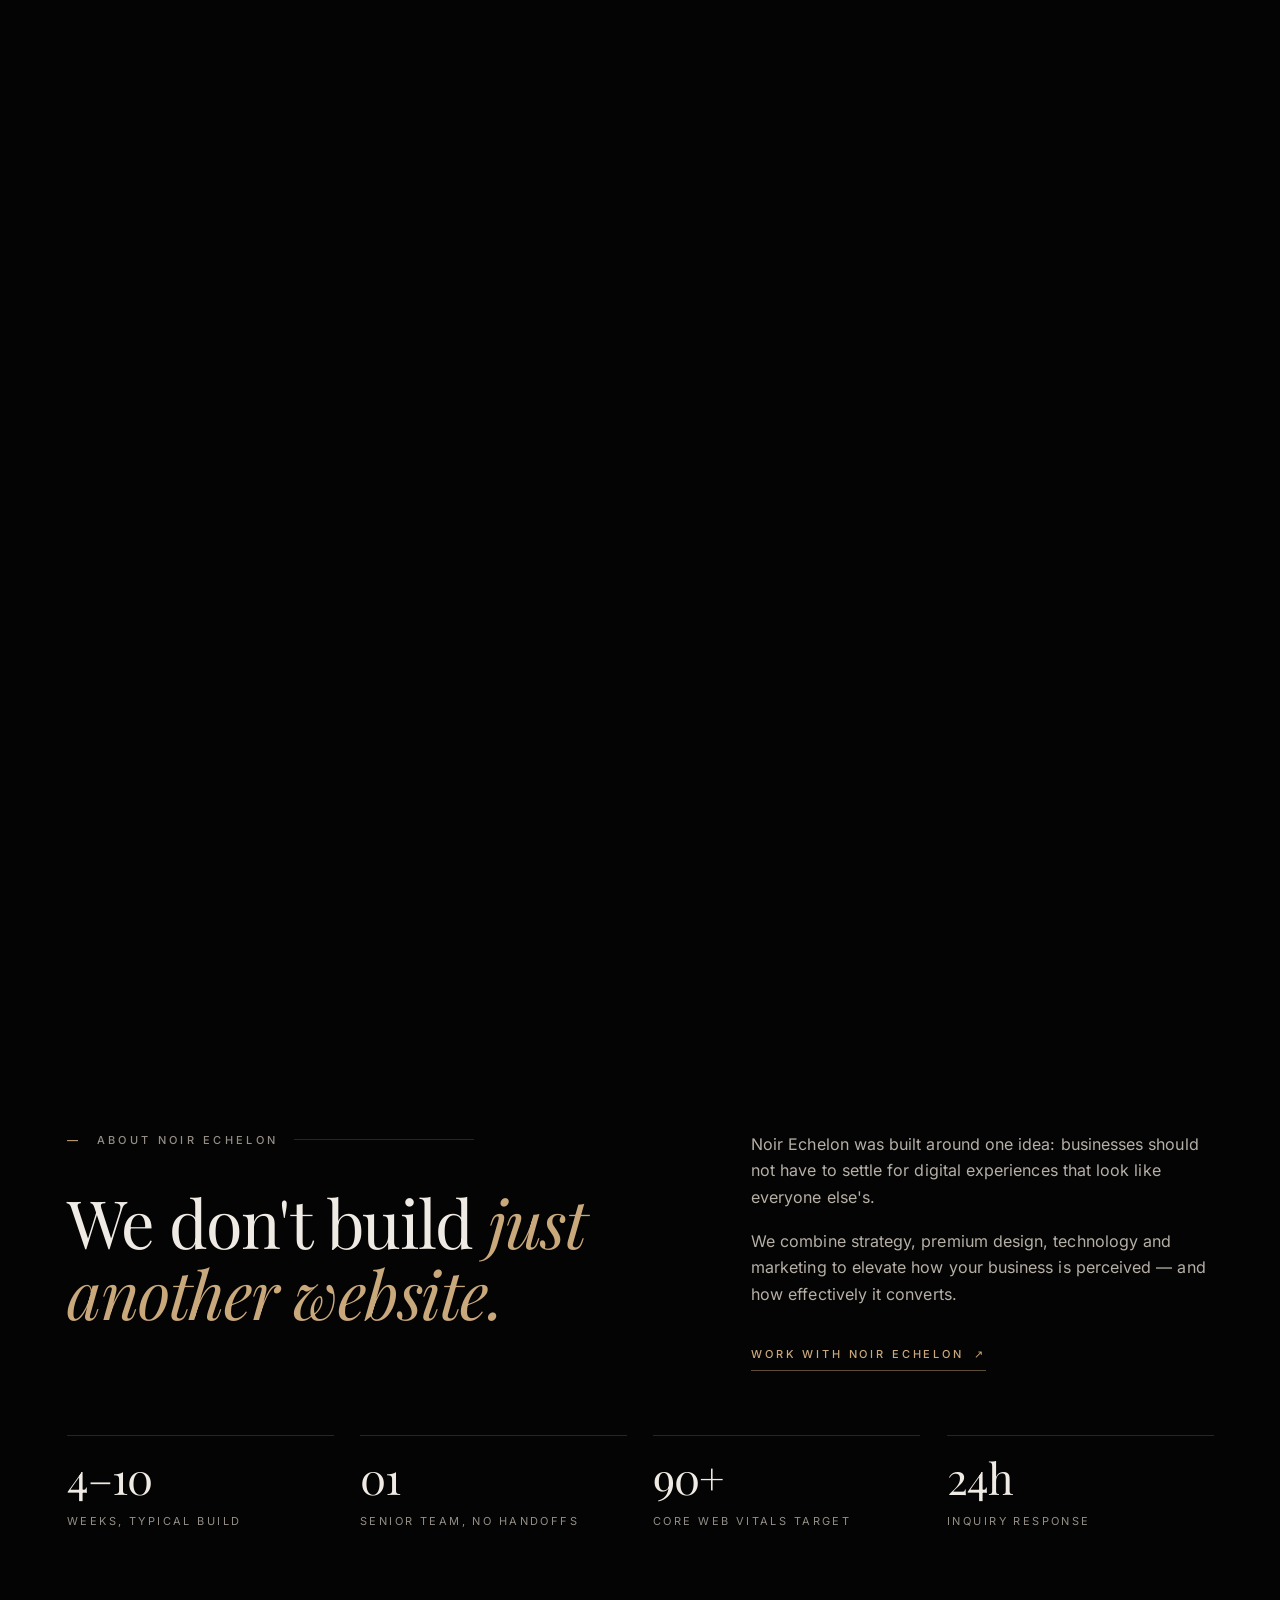
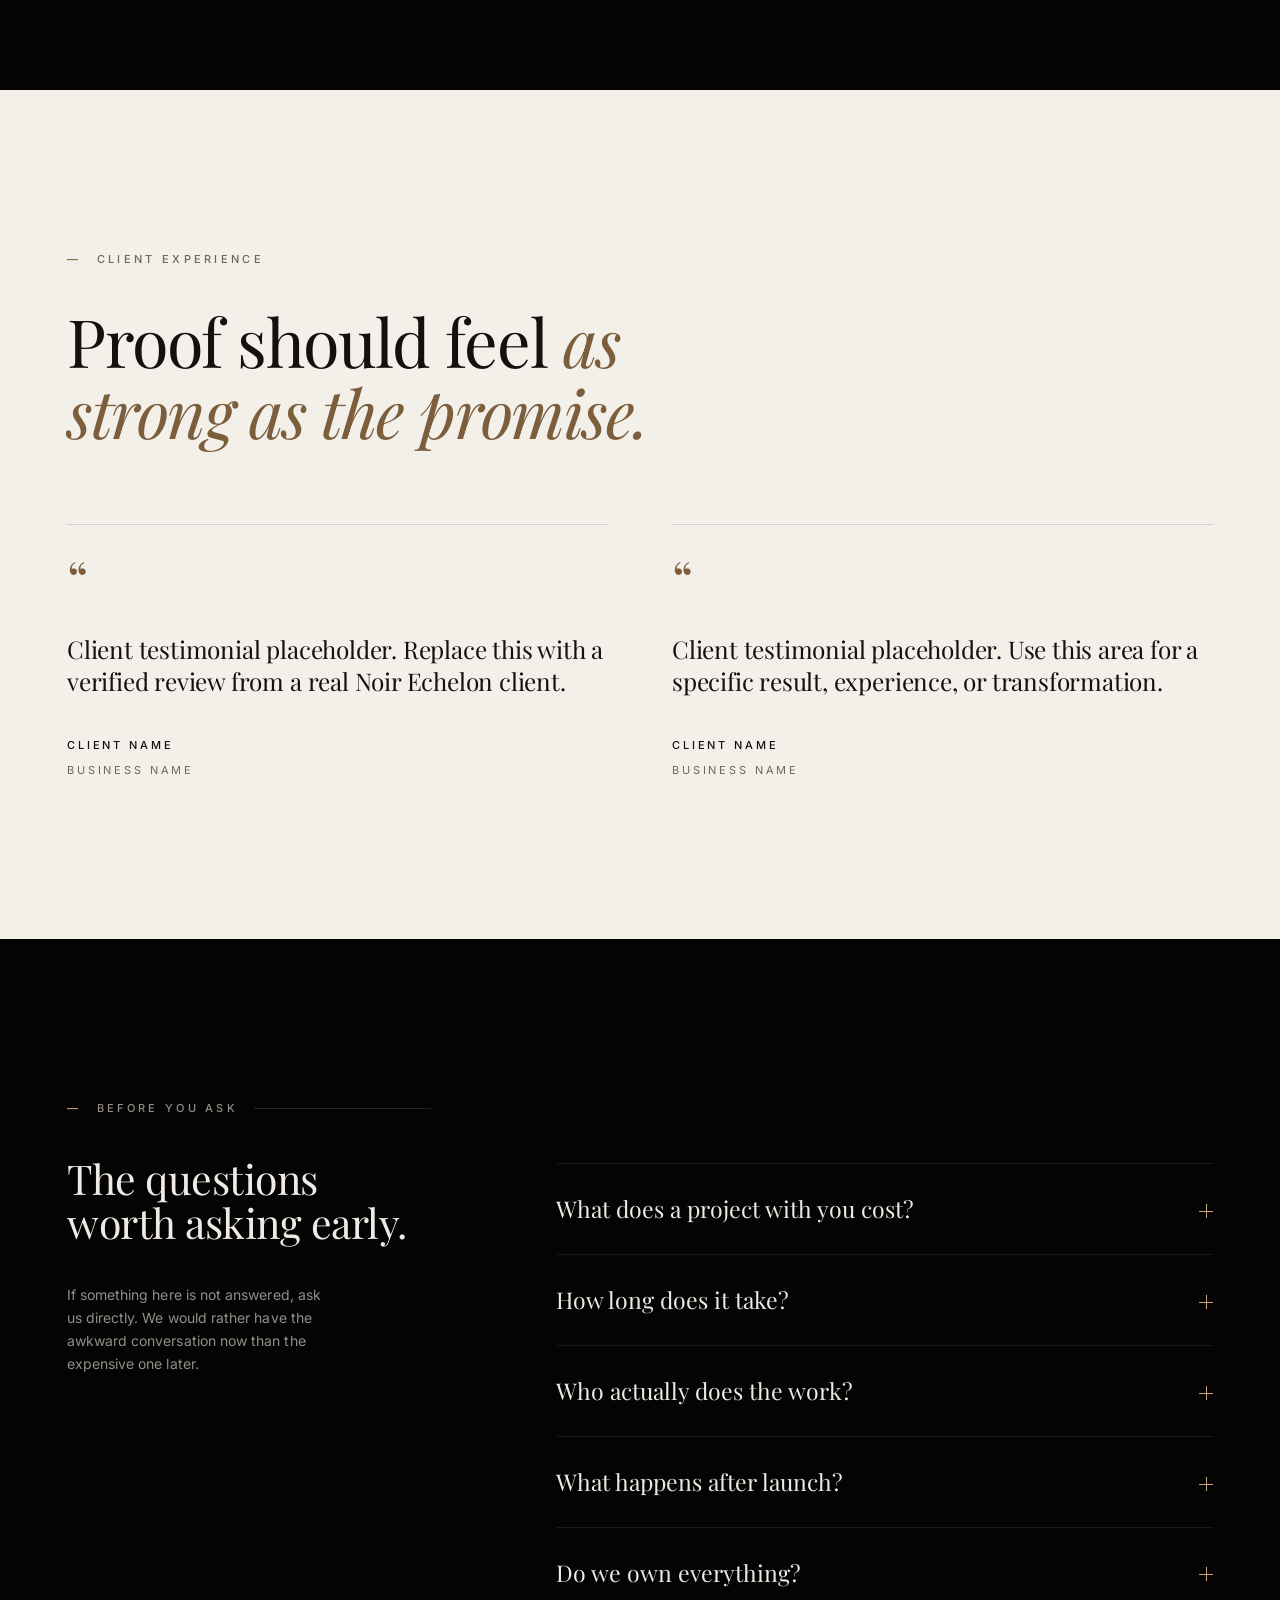
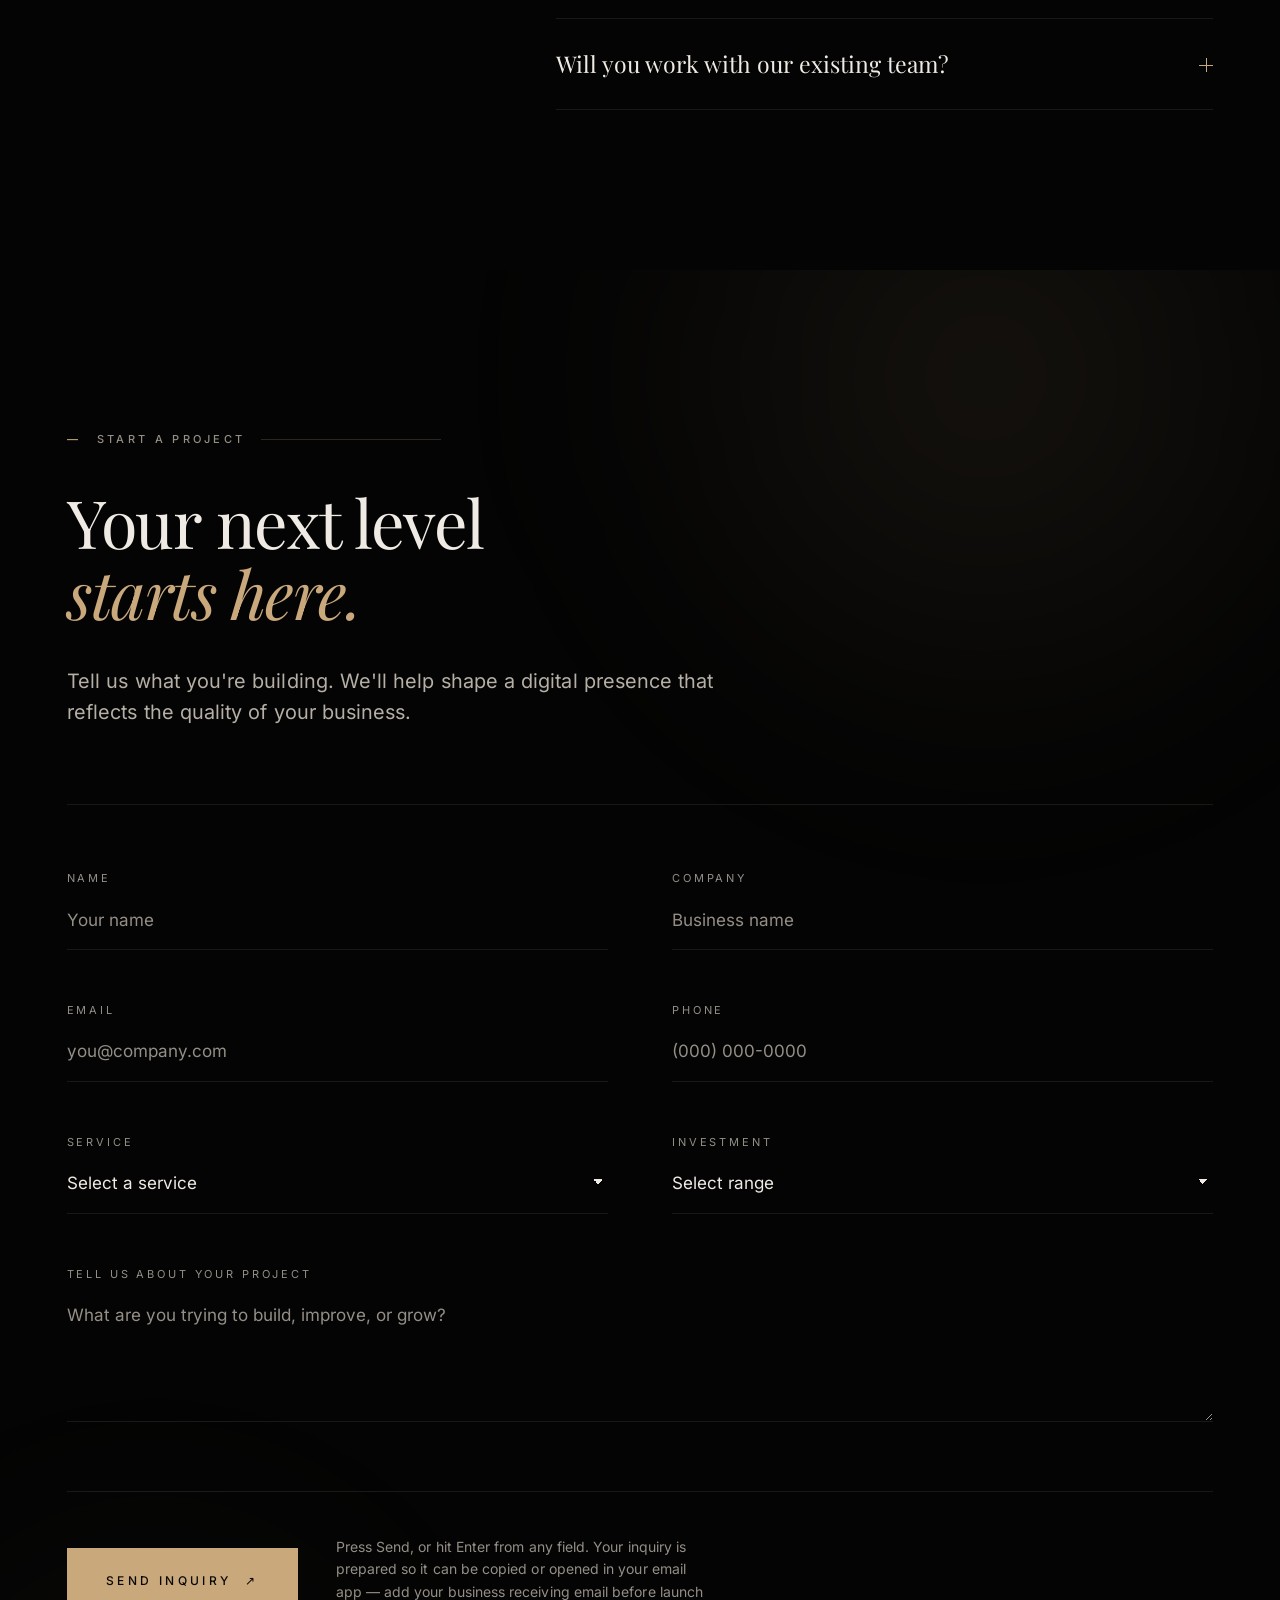
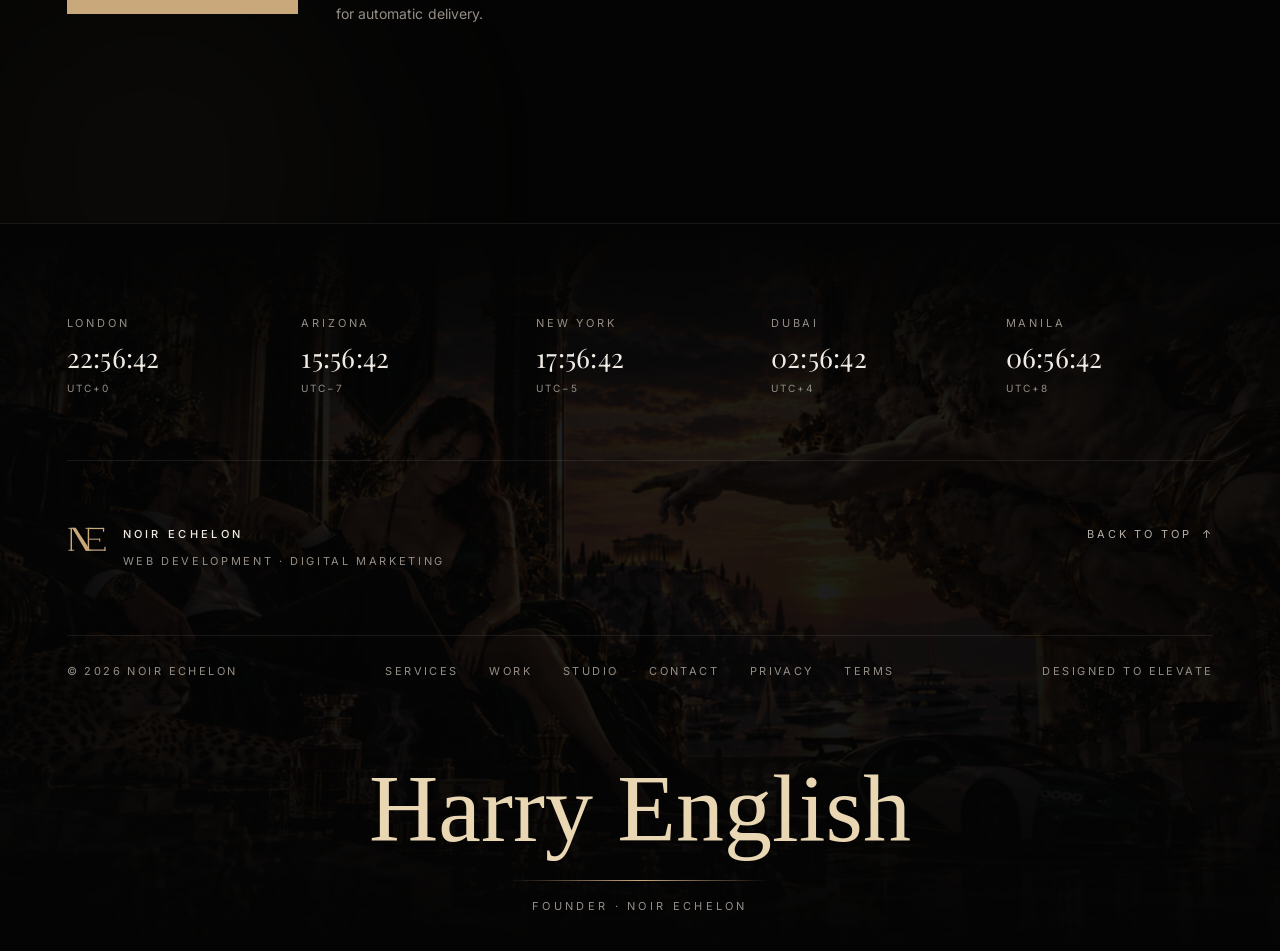
==== commit 68df71c9: "Add a world-clock strip, founder signature and scene to the footer Three additions to the page foot," ====
--- a/index.html
+++ b/index.html
@@ -569,7 +569,40 @@
 </section>
 </main>
 <footer class="site-foot">
+  <div class="site-foot__scene" aria-hidden="true">
+    <img src="assets/img/foot-scene.jpg"
+         srcset="assets/img/foot-scene-900.jpg 900w, assets/img/foot-scene.jpg 1600w"
+         sizes="100vw" alt="" width="1600" height="900" loading="lazy" decoding="async">
+  </div>
   <div class="shell">
+    <div class="clocks">
+      <div class="clock">
+        <p class="clock__city">London</p>
+        <p class="clock__time" data-tz="Europe/London"><span class="sr-only">Local time in London</span>--:--:--</p>
+        <p class="clock__zone" data-zone></p>
+      </div>
+      <div class="clock">
+        <p class="clock__city">Arizona</p>
+        <p class="clock__time" data-tz="America/Phoenix"><span class="sr-only">Local time in Arizona</span>--:--:--</p>
+        <p class="clock__zone" data-zone></p>
+      </div>
+      <div class="clock">
+        <p class="clock__city">New York</p>
+        <p class="clock__time" data-tz="America/New_York"><span class="sr-only">Local time in New York</span>--:--:--</p>
+        <p class="clock__zone" data-zone></p>
+      </div>
+      <div class="clock">
+        <p class="clock__city">Dubai</p>
+        <p class="clock__time" data-tz="Asia/Dubai"><span class="sr-only">Local time in Dubai</span>--:--:--</p>
+        <p class="clock__zone" data-zone></p>
+      </div>
+      <div class="clock">
+        <p class="clock__city">Manila</p>
+        <p class="clock__time" data-tz="Asia/Manila"><span class="sr-only">Local time in Manila</span>--:--:--</p>
+        <p class="clock__zone" data-zone></p>
+      </div>
+    </div>
+
     <div class="foot-head">
       <div class="foot-id">
         <span class="foot-id__mark"><svg class="ne-mark" viewBox="0 0 112 80" fill="currentColor" aria-hidden="true" focusable="false"><g><rect x="10" y="8" width="4" height="64"/><rect x="4" y="8" width="16" height="2.6"/><rect x="4" y="69.4" width="16" height="2.6"/><polygon points="14,8 24.5,8 62,66 62,72 52.5,72"/><rect x="58" y="8" width="4" height="64"/><rect x="52" y="8" width="16" height="2.6"/><rect x="52" y="69.4" width="16" height="2.6"/><rect x="62" y="8" width="42" height="3.4"/><rect x="100.6" y="8" width="3.4" height="11"/><rect x="62" y="38.3" width="31" height="2.8"/><rect x="90.2" y="38.3" width="2.8" height="8.4"/><rect x="62" y="68.6" width="46" height="3.4"/><rect x="104.6" y="61" width="3.4" height="11"/></g></svg></span>
@@ -595,6 +628,12 @@
       </nav>
       <span class="foot-base__end">Designed to elevate</span>
     </div>
+
+    <div class="foot-sign" data-sign>
+      <p class="foot-sign__name">Harry English</p>
+      <div class="foot-sign__rule" aria-hidden="true"></div>
+      <p class="foot-sign__role">Founder &middot; Noir Echelon</p>
+    </div>
   </div>
 </footer>
 </body>
--- a/assets/css/noir.css
+++ b/assets/css/noir.css
@@ -1547,3 +1547,112 @@
   .foot-base nav { justify-content: flex-start; }
   .foot-base__end { text-align: left; }
 }
+
+/* --------------------------------------------------------------------------
+   33 — FOOTER SCENE, WORLD CLOCKS, SIGNATURE
+   -------------------------------------------------------------------------- */
+@font-face {
+  font-family: 'Signature';
+  src: url('../fonts/signature.woff2') format('woff2');
+  font-weight: 400;
+  font-style: normal;
+  font-display: swap;
+  unicode-range: U+0000-00FF;
+}
+
+.site-foot { position: relative; overflow: hidden; isolation: isolate; }
+
+/* The scene sits behind everything, heavily scrimmed so it reads as
+   atmosphere rather than a photograph competing with the type. */
+.site-foot__scene {
+  position: absolute; inset: 0; z-index: -1;
+  pointer-events: none;
+}
+.site-foot__scene img {
+  width: 100%; height: 100%;
+  object-fit: cover; object-position: center 62%;
+  filter: saturate(0.78) contrast(1.04) brightness(0.86);
+}
+.site-foot__scene::after {
+  content: '';
+  position: absolute; inset: 0;
+  background:
+    linear-gradient(180deg, var(--void) 0%, rgba(4,4,4,0.82) 26%, rgba(4,4,4,0.84) 68%, var(--void) 100%),
+    radial-gradient(ellipse at 50% 40%, rgba(4,4,4,0.16), rgba(4,4,4,0.64) 78%);
+}
+.site-foot > .shell { position: relative; z-index: 1; }
+
+/* World clocks ------------------------------------------------------------ */
+.clocks {
+  display: grid;
+  grid-template-columns: repeat(5, 1fr);
+  gap: var(--gap);
+  padding-bottom: clamp(38px, 5vw, 64px);
+  margin-bottom: clamp(38px, 5vw, 64px);
+  border-bottom: 1px solid var(--hair);
+}
+.clock__city {
+  font-size: var(--fs-micro); text-transform: uppercase;
+  letter-spacing: 0.26em; color: var(--fg-3);
+}
+.clock__time {
+  margin-top: 12px;
+  font-family: var(--serif); font-weight: 400;
+  font-size: clamp(1.35rem, 2.1vw, 1.9rem);
+  line-height: 1; letter-spacing: 0.01em;
+  color: var(--fg);
+  font-variant-numeric: tabular-nums;
+  font-feature-settings: "tnum" 1;
+}
+.clock__zone {
+  margin-top: 9px;
+  font-size: 0.625rem; text-transform: uppercase;
+  letter-spacing: 0.2em; color: var(--fg-3);
+}
+@media (max-width: 900px) {
+  .clocks { grid-template-columns: repeat(3, 1fr); row-gap: 30px; }
+}
+@media (max-width: 520px) {
+  .clocks { grid-template-columns: repeat(2, 1fr); }
+  .clock__time { font-size: 1.25rem; }
+}
+
+/* Signature --------------------------------------------------------------- */
+.foot-sign {
+  margin-top: clamp(44px, 6vw, 78px);
+  text-align: center;
+}
+.foot-sign__name {
+  font-family: 'Signature', 'Snell Roundhand', 'Brush Script MT', cursive;
+  font-size: clamp(3rem, 8vw, 6rem);
+  line-height: 1.1;
+  color: var(--accent-hi);
+  /* Wipes in left to right, the way a name is written */
+  clip-path: inset(0 100% 0 0);
+  transition: clip-path 1.7s cubic-bezier(0.32, 0.72, 0.28, 1) 120ms;
+  padding-inline: 0.08em;
+}
+.foot-sign.is-in .foot-sign__name { clip-path: inset(0 -2% 0 0); }
+.foot-sign__rule {
+  width: min(260px, 52%);
+  height: 1px;
+  margin: 18px auto 0;
+  background: linear-gradient(90deg, transparent, var(--accent), transparent);
+  transform: scaleX(0);
+  transition: transform 1.1s var(--ease) 900ms;
+}
+.foot-sign.is-in .foot-sign__rule { transform: scaleX(1); }
+.foot-sign__role {
+  margin-top: 16px;
+  font-size: var(--fs-micro); text-transform: uppercase;
+  letter-spacing: 0.3em; color: var(--fg-3);
+  opacity: 0;
+  transition: opacity 700ms var(--ease) 1250ms;
+}
+.foot-sign.is-in .foot-sign__role { opacity: 1; }
+
+@media (prefers-reduced-motion: reduce) {
+  .foot-sign__name { clip-path: none; transition: none; }
+  .foot-sign__rule { transform: scaleX(1); transition: none; }
+  .foot-sign__role { opacity: 1; transition: none; }
+}
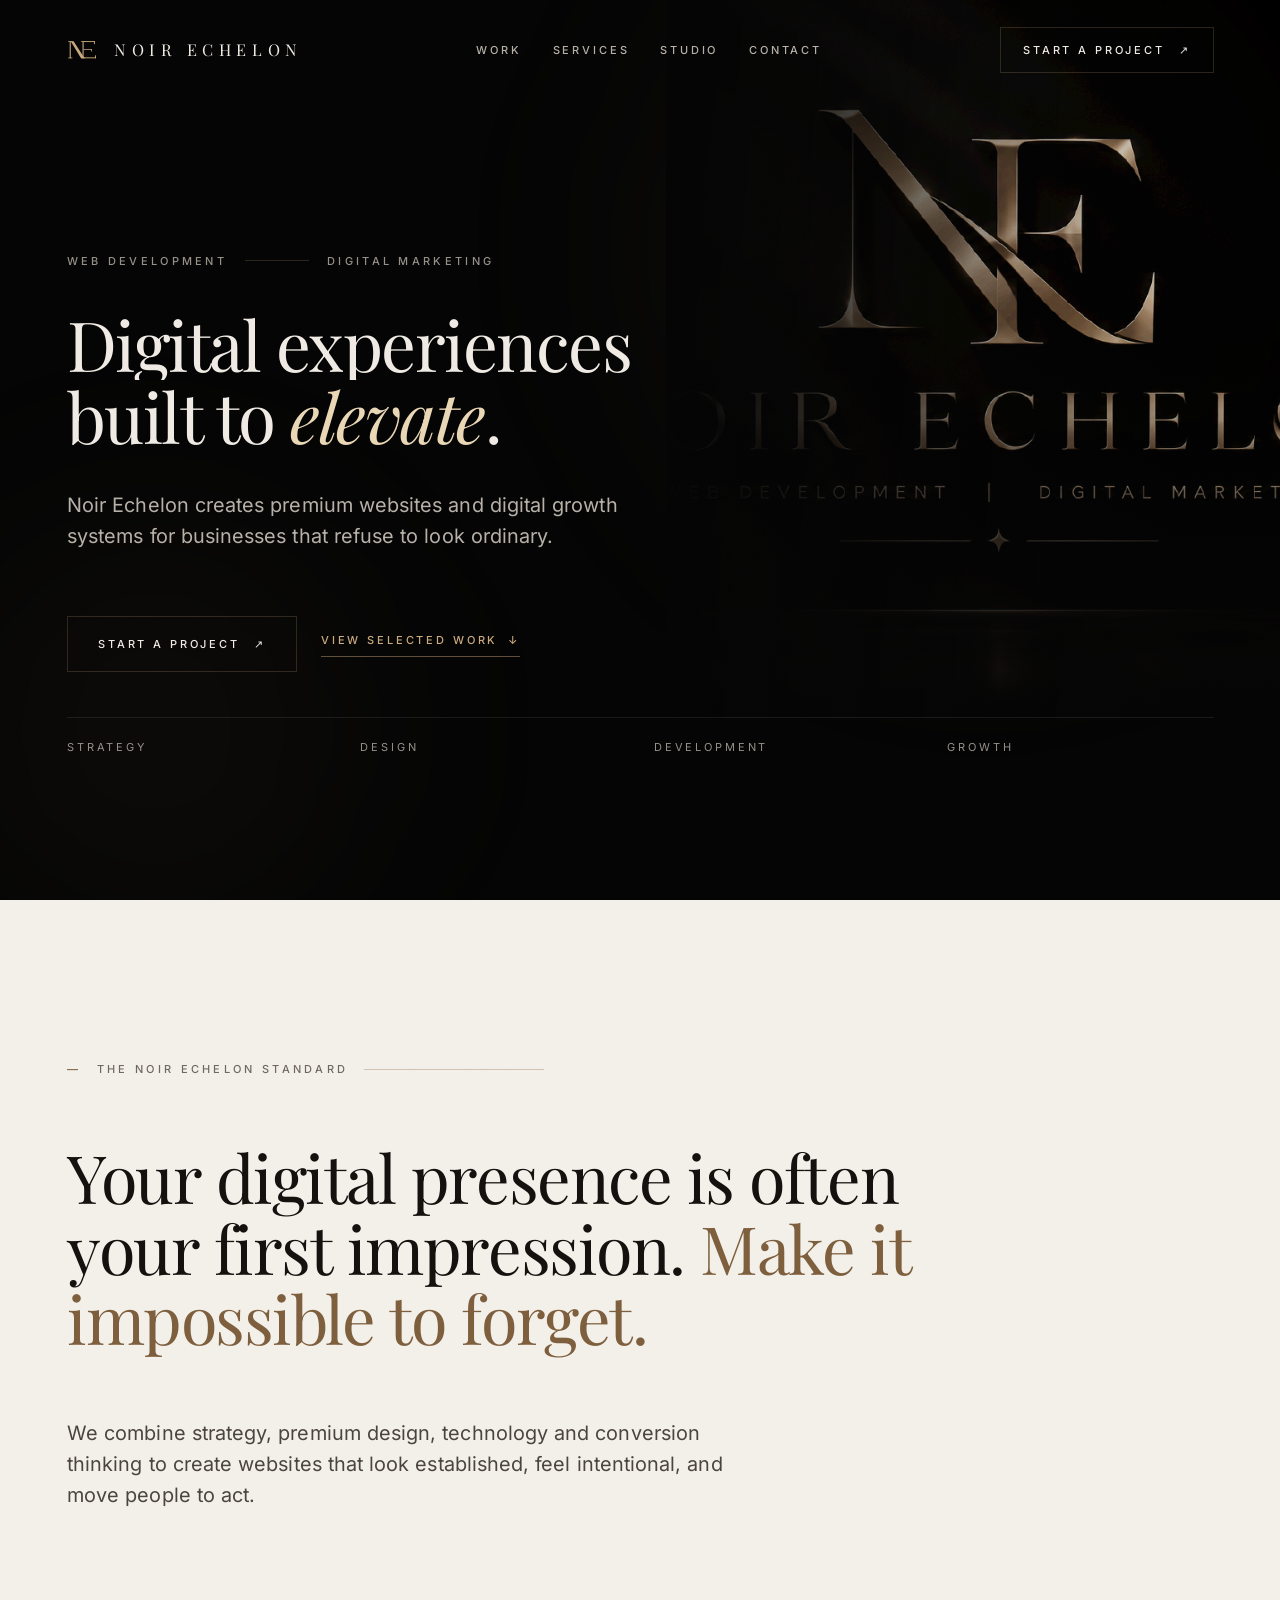
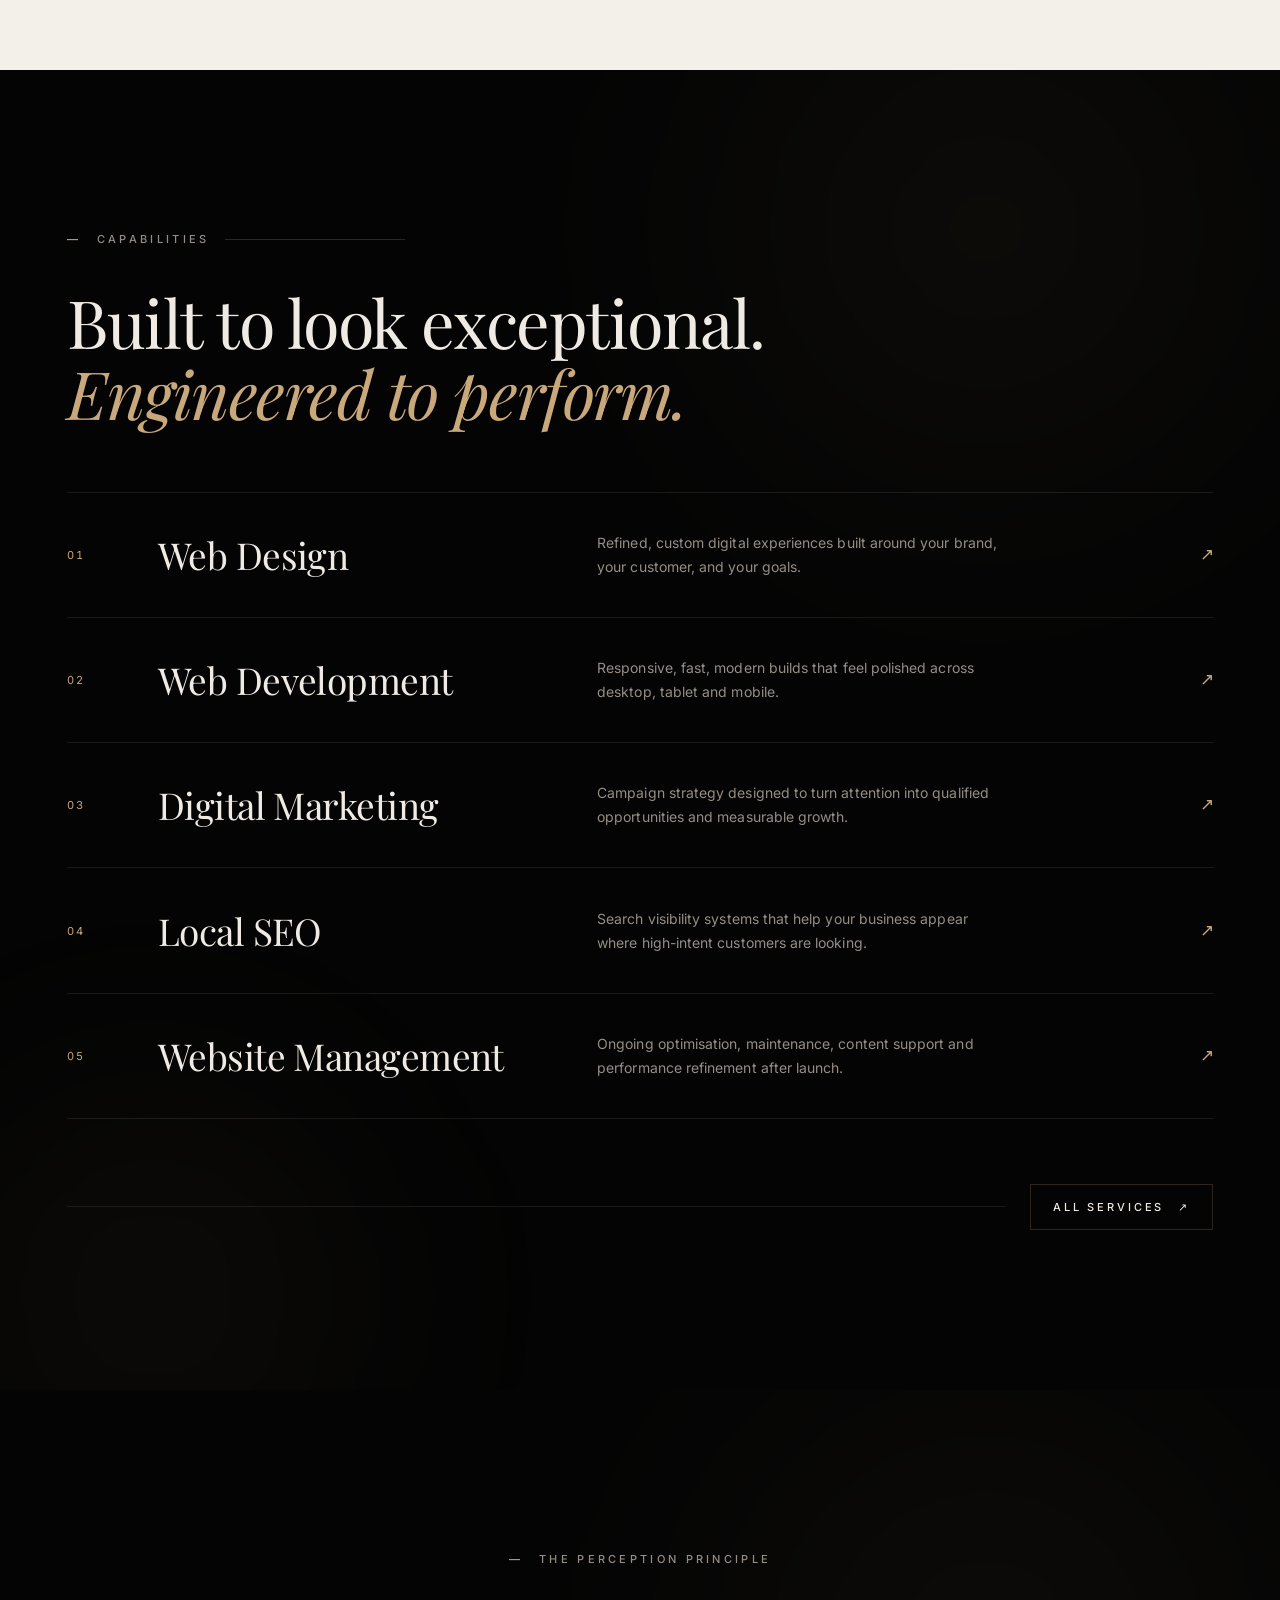
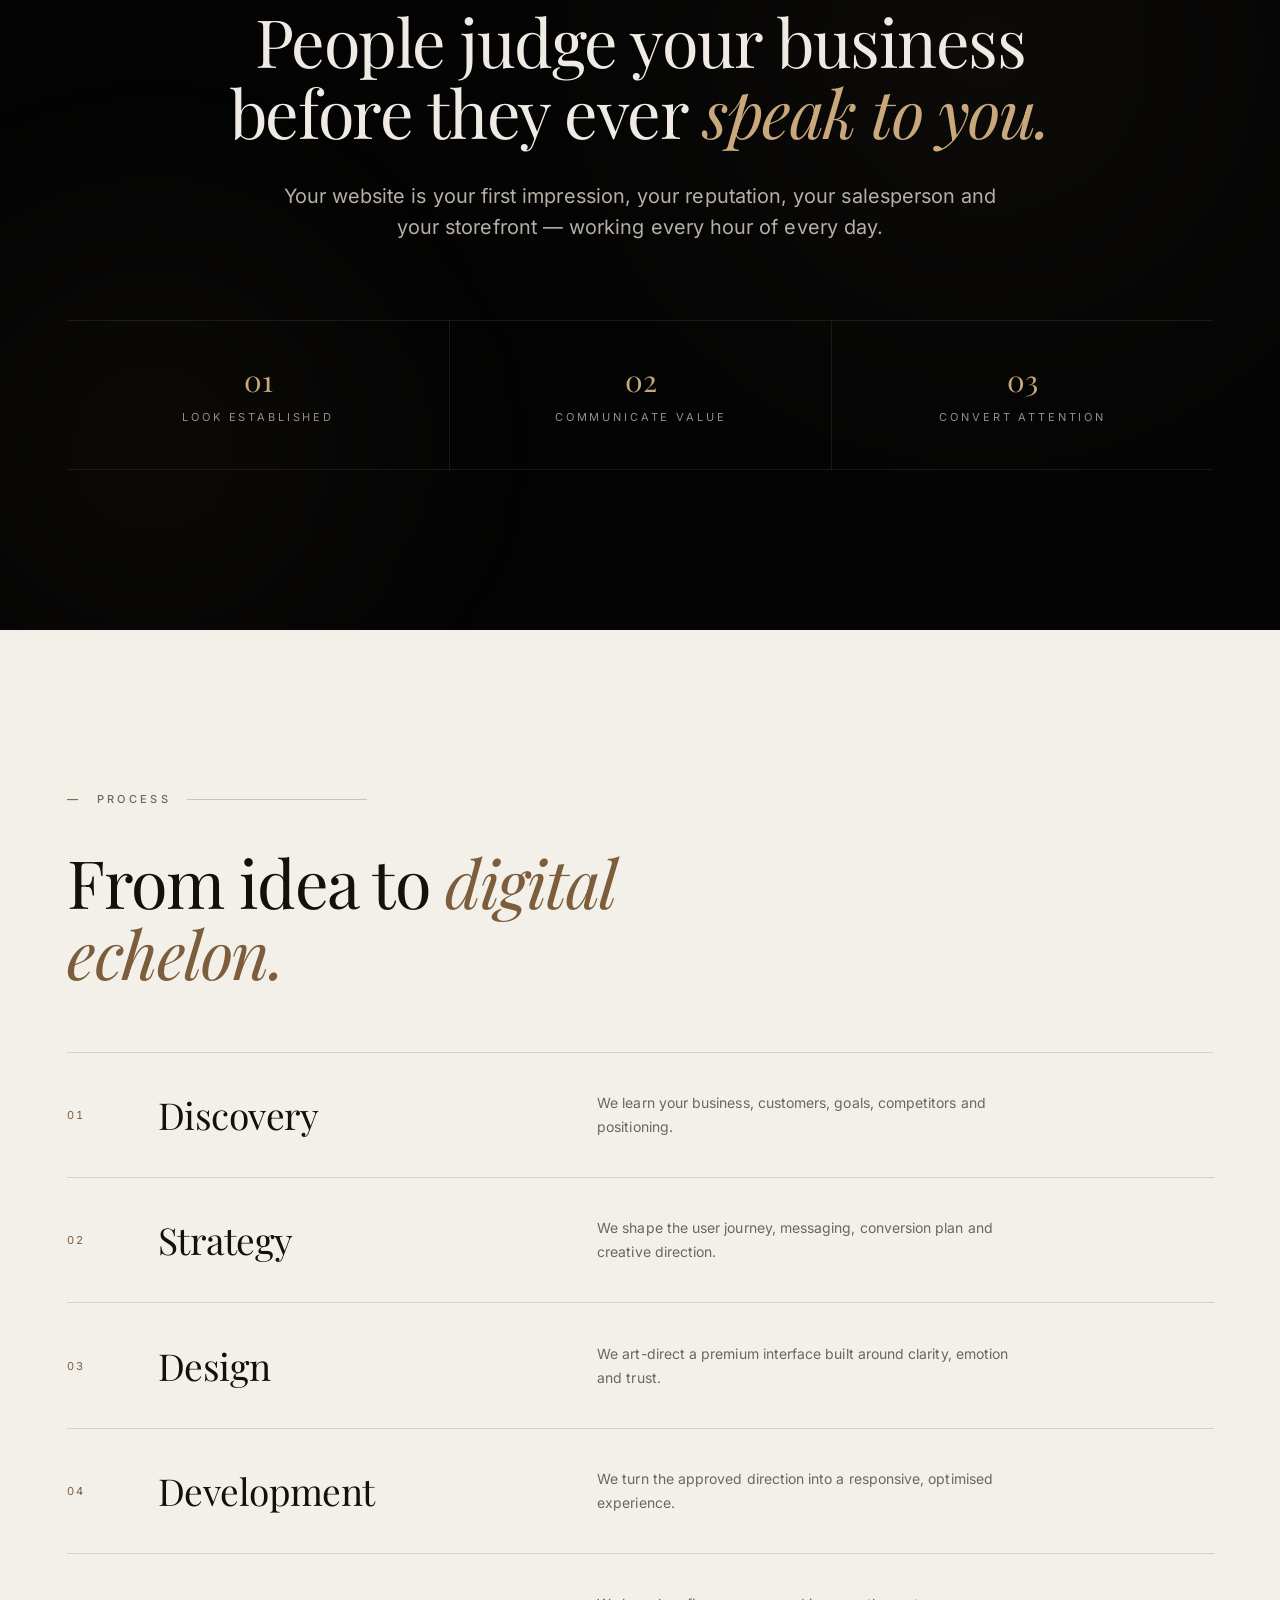
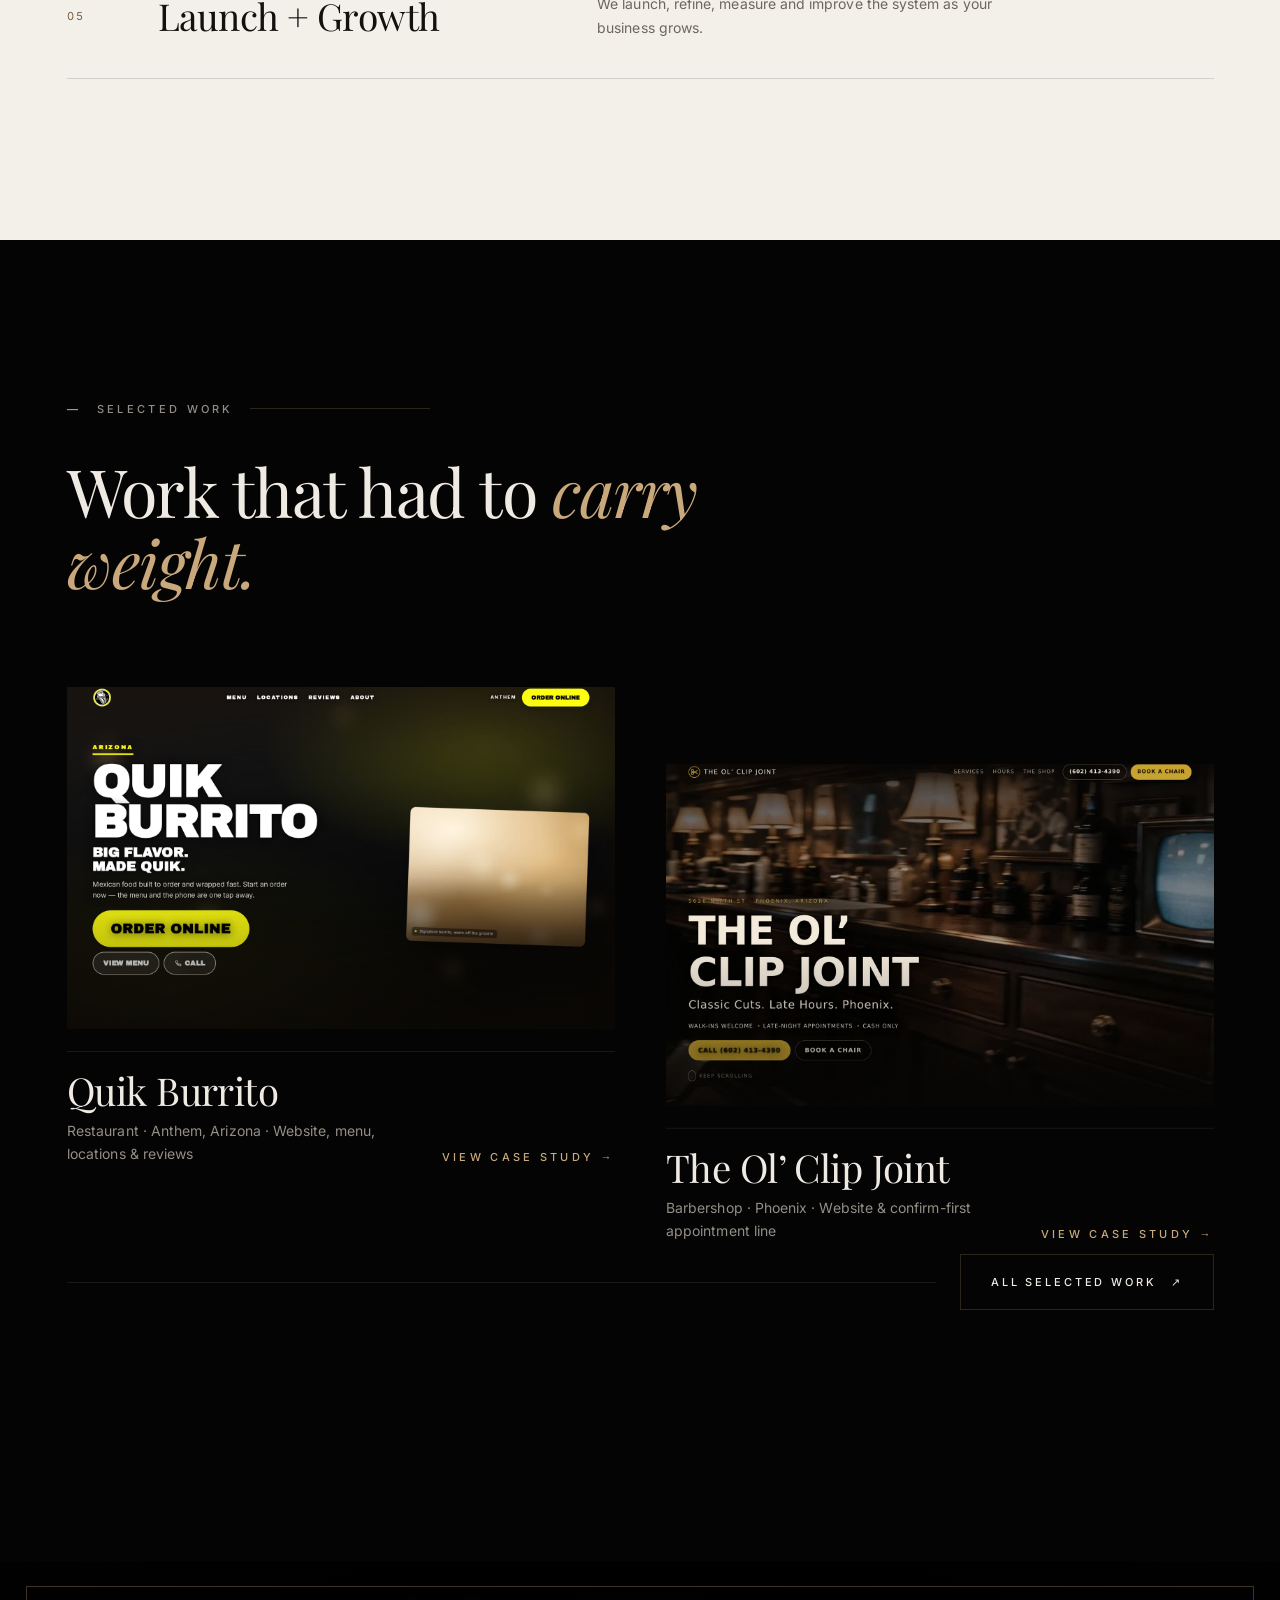
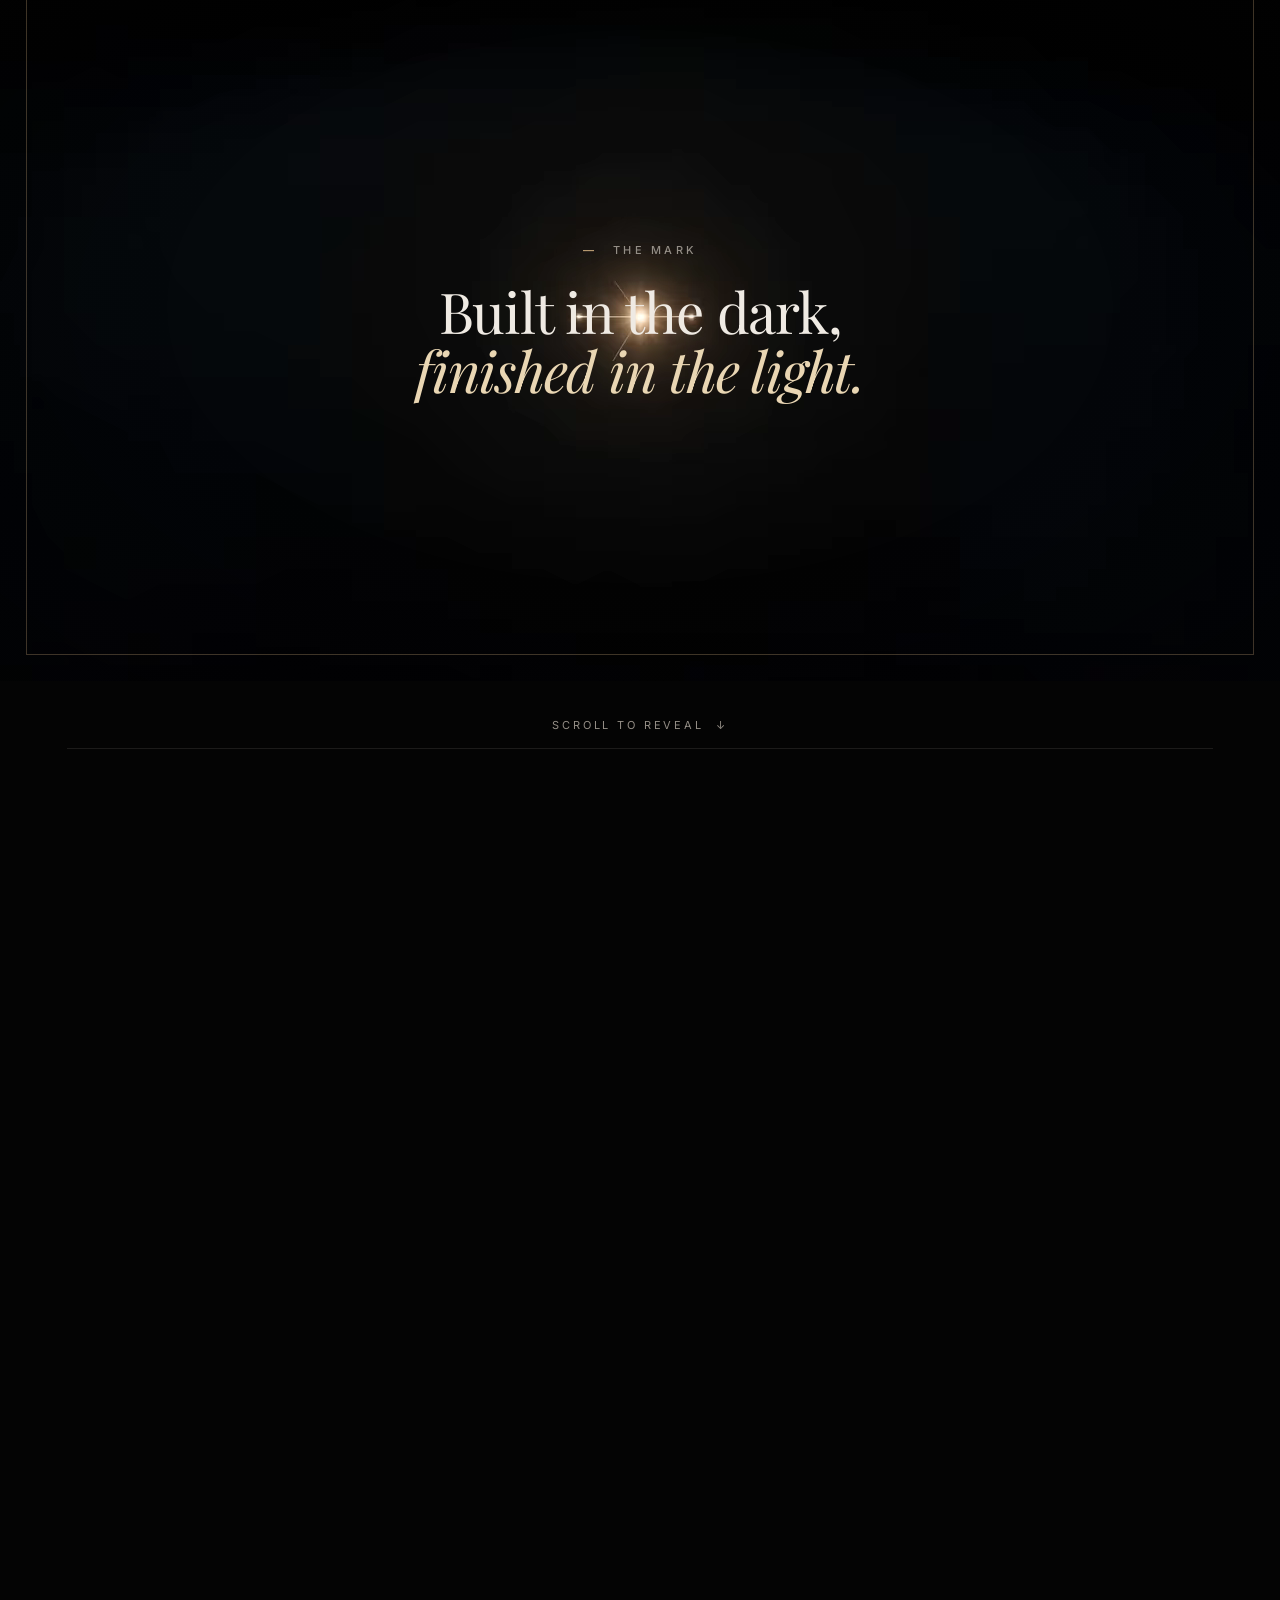
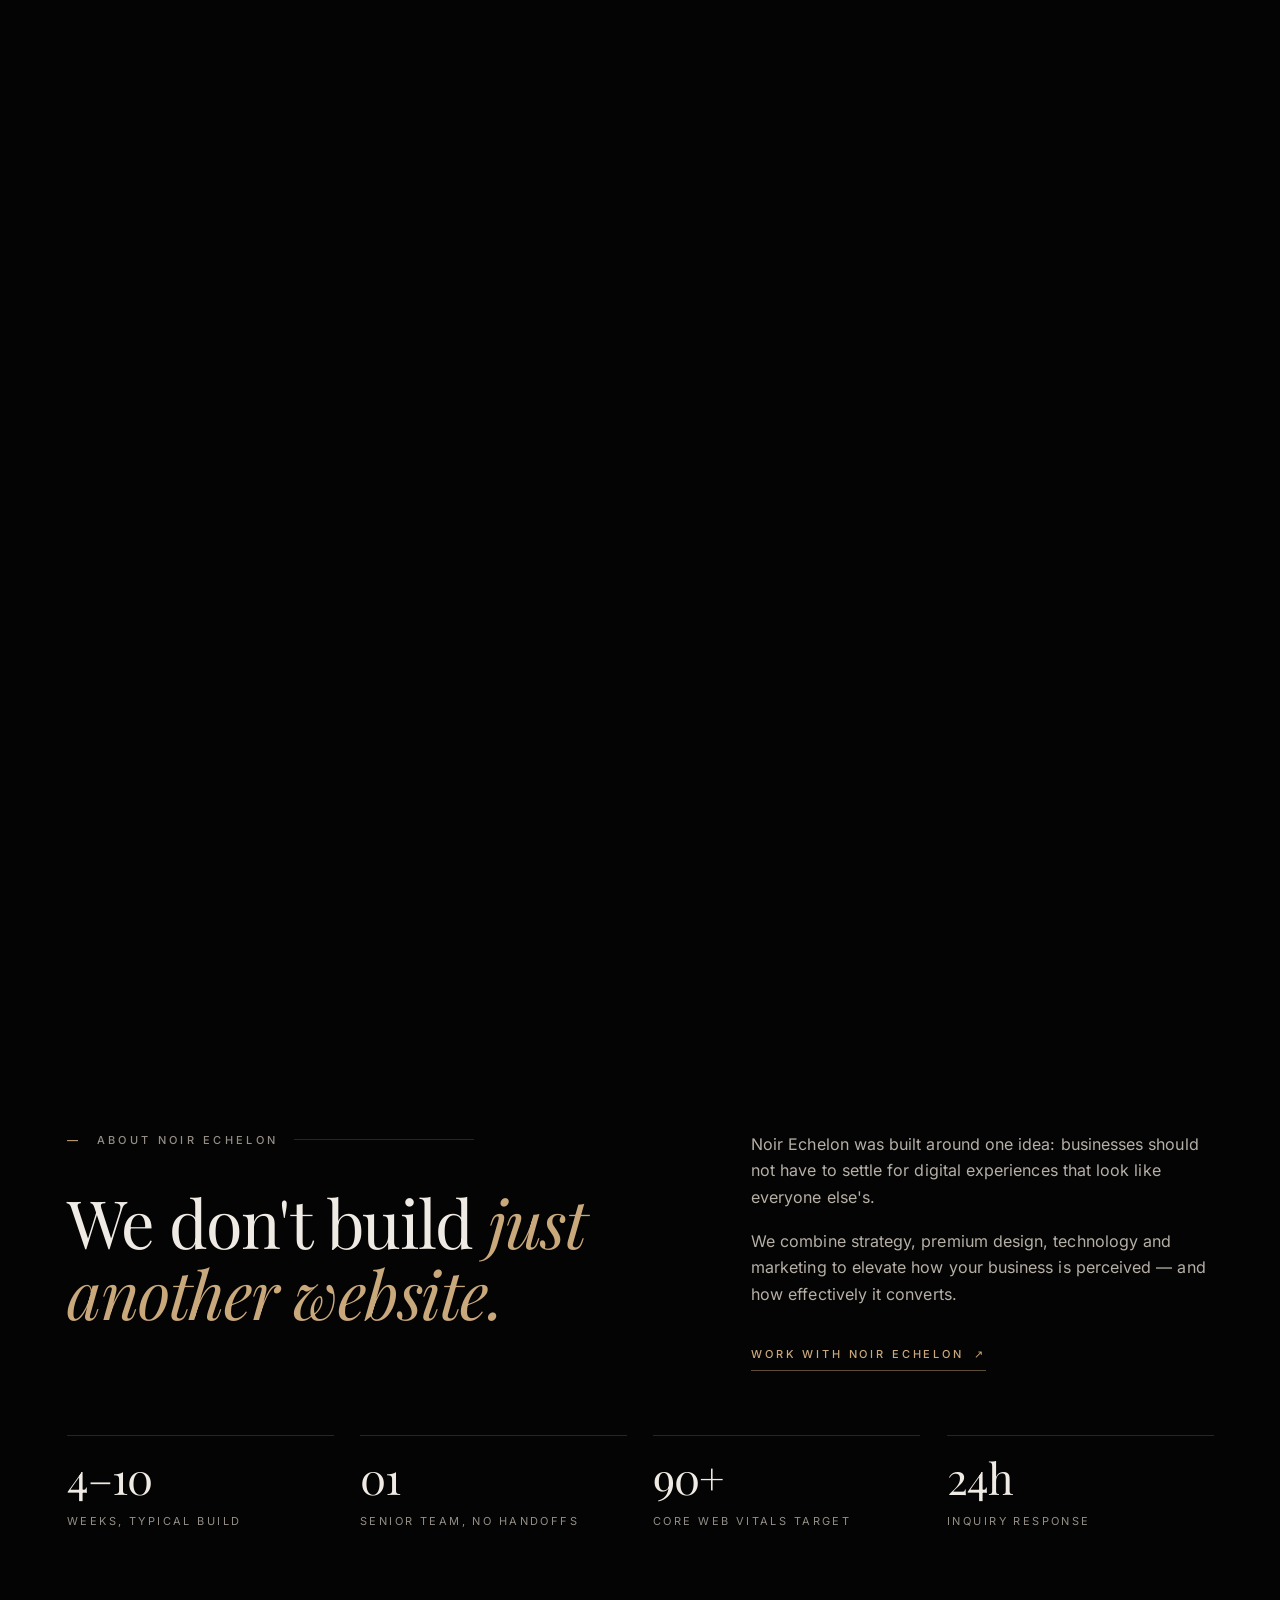
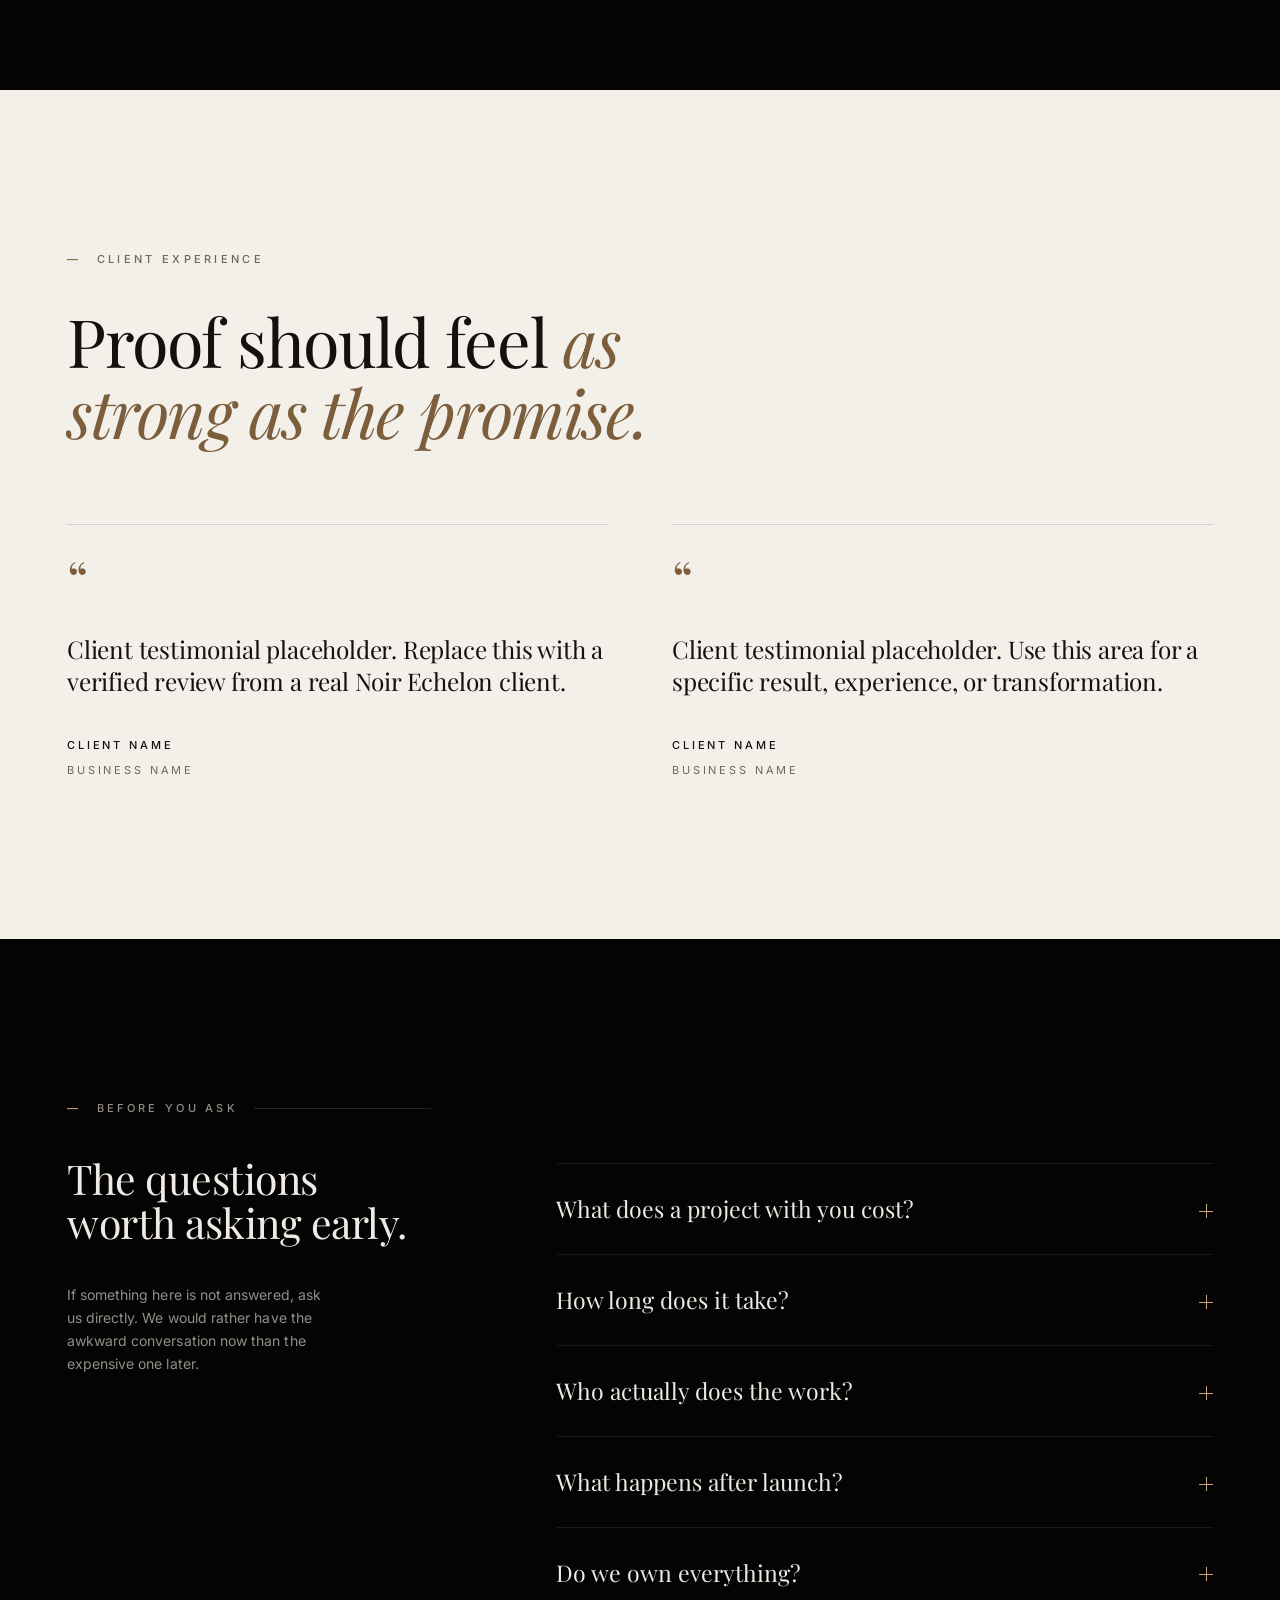
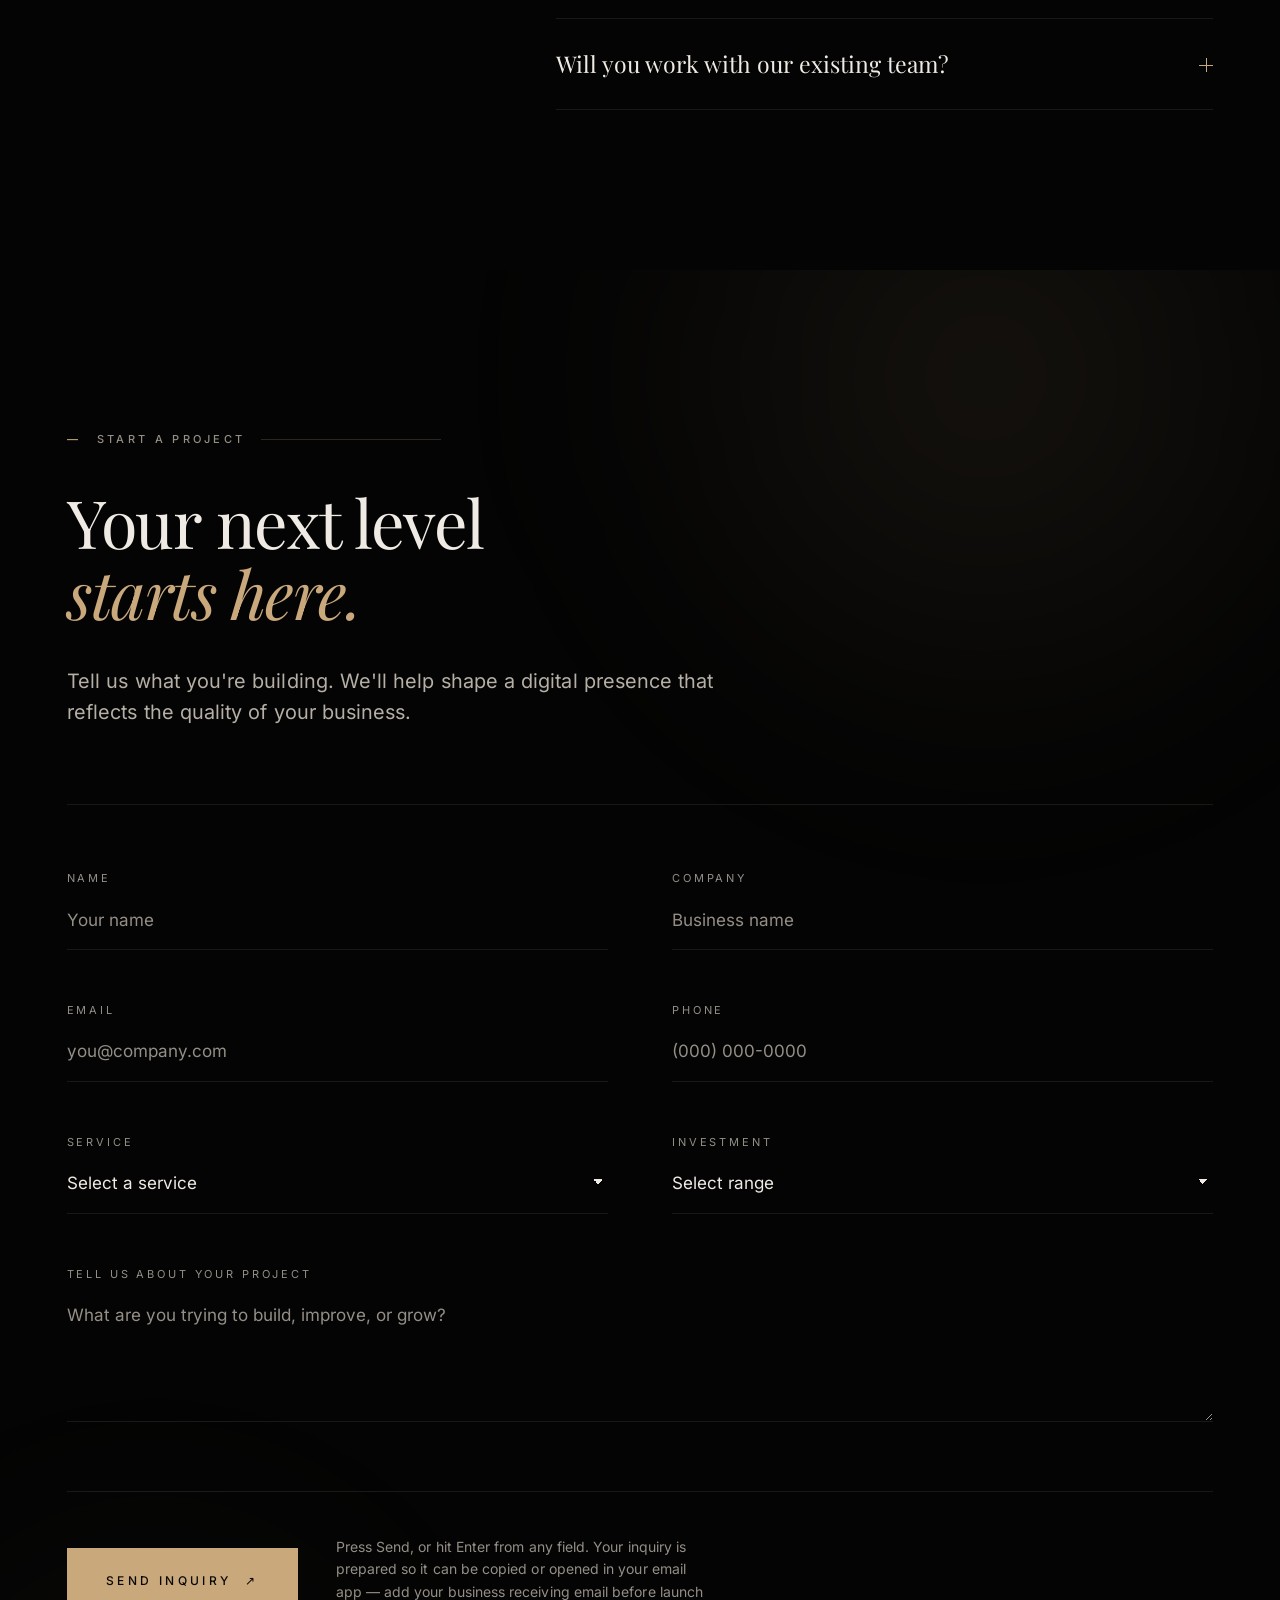
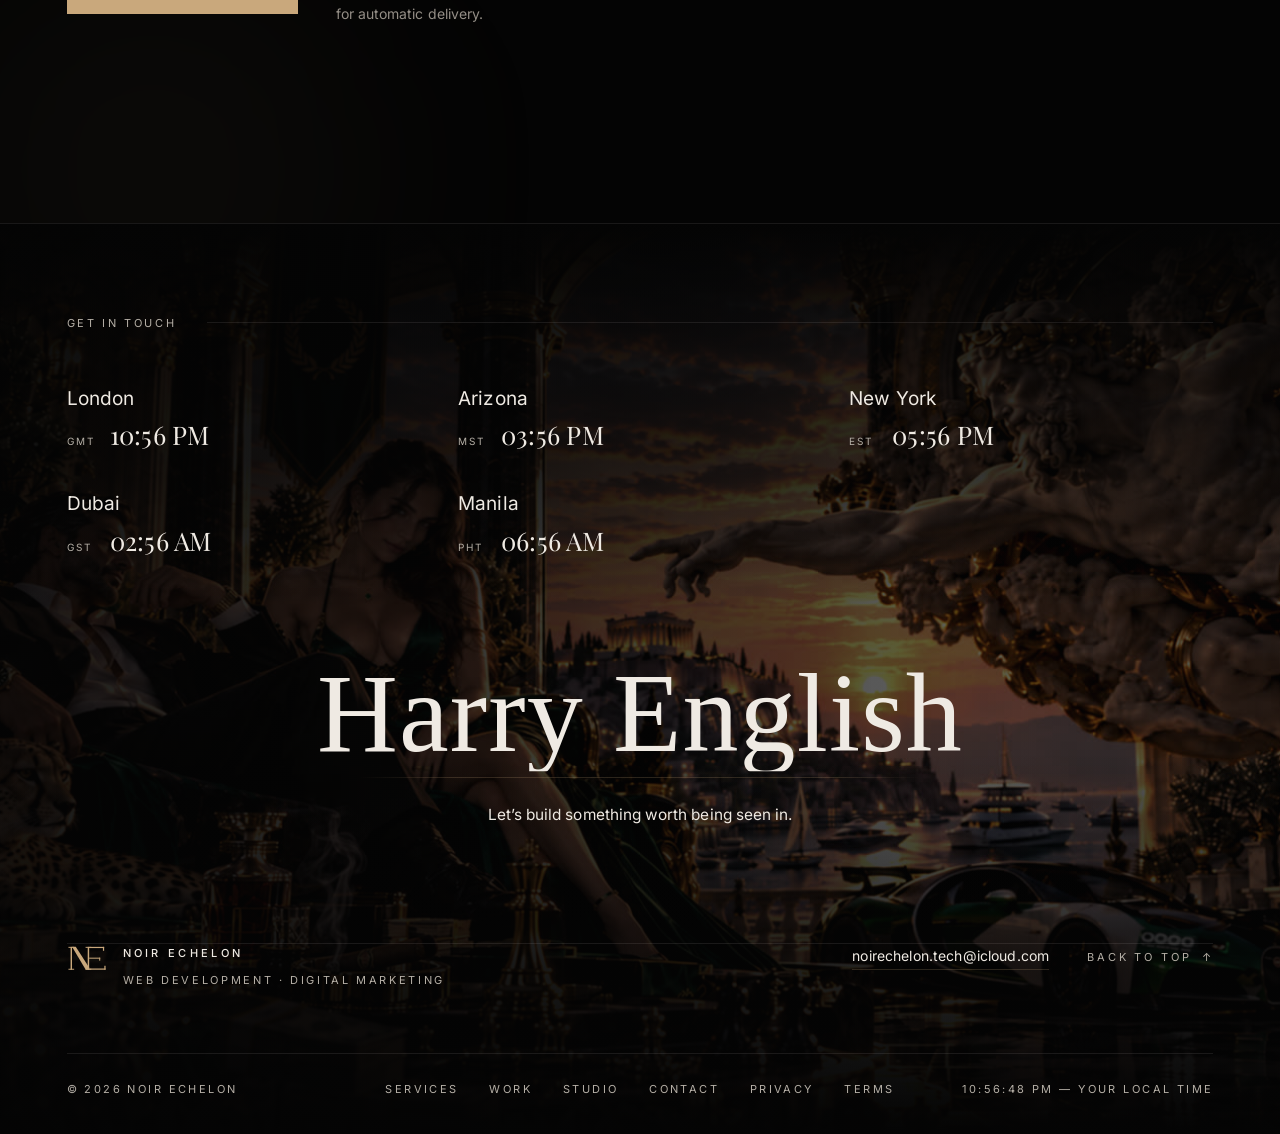
==== commit 67b18e20: "Rework the footer to the composition in the reference recording Restructures the page foot to the in" ====
--- a/index.html
+++ b/index.html
@@ -575,33 +575,56 @@
          sizes="100vw" alt="" width="1600" height="900" loading="lazy" decoding="async">
   </div>
   <div class="shell">
+    <div class="foot-eyebrow">
+      <p class="foot-eyebrow__label">Get in touch</p>
+      <span class="foot-eyebrow__rule" aria-hidden="true"></span>
+    </div>
+
     <div class="clocks">
-      <div class="clock">
-        <p class="clock__city">London</p>
-        <p class="clock__time" data-tz="Europe/London"><span class="sr-only">Local time in London</span>--:--:--</p>
-        <p class="clock__zone" data-zone></p>
-      </div>
-      <div class="clock">
-        <p class="clock__city">Arizona</p>
-        <p class="clock__time" data-tz="America/Phoenix"><span class="sr-only">Local time in Arizona</span>--:--:--</p>
-        <p class="clock__zone" data-zone></p>
-      </div>
-      <div class="clock">
-        <p class="clock__city">New York</p>
-        <p class="clock__time" data-tz="America/New_York"><span class="sr-only">Local time in New York</span>--:--:--</p>
-        <p class="clock__zone" data-zone></p>
-      </div>
-      <div class="clock">
-        <p class="clock__city">Dubai</p>
-        <p class="clock__time" data-tz="Asia/Dubai"><span class="sr-only">Local time in Dubai</span>--:--:--</p>
-        <p class="clock__zone" data-zone></p>
-      </div>
-      <div class="clock">
-        <p class="clock__city">Manila</p>
-        <p class="clock__time" data-tz="Asia/Manila"><span class="sr-only">Local time in Manila</span>--:--:--</p>
-        <p class="clock__zone" data-zone></p>
-      </div>
-    </div>
+        <div class="clock">
+          <p class="clock__city">London</p>
+          <p class="clock__read">
+            <span class="clock__zone" data-zone></span>
+            <span class="clock__time" data-tz="Europe/London"><span class="sr-only">Local time in London</span>--:-- --</span>
+          </p>
+        </div>
+        <div class="clock">
+          <p class="clock__city">Arizona</p>
+          <p class="clock__read">
+            <span class="clock__zone" data-zone></span>
+            <span class="clock__time" data-tz="America/Phoenix"><span class="sr-only">Local time in Arizona</span>--:-- --</span>
+          </p>
+        </div>
+        <div class="clock">
+          <p class="clock__city">New York</p>
+          <p class="clock__read">
+            <span class="clock__zone" data-zone></span>
+            <span class="clock__time" data-tz="America/New_York"><span class="sr-only">Local time in New York</span>--:-- --</span>
+          </p>
+        </div>
+        <div class="clock">
+          <p class="clock__city">Dubai</p>
+          <p class="clock__read">
+            <span class="clock__zone" data-zone></span>
+            <span class="clock__time" data-tz="Asia/Dubai"><span class="sr-only">Local time in Dubai</span>--:-- --</span>
+          </p>
+        </div>
+        <div class="clock">
+          <p class="clock__city">Manila</p>
+          <p class="clock__read">
+            <span class="clock__zone" data-zone></span>
+            <span class="clock__time" data-tz="Asia/Manila"><span class="sr-only">Local time in Manila</span>--:-- --</span>
+          </p>
+        </div>
+      </div>
+
+    <div class="foot-sign" data-sign>
+      <p class="foot-sign__name">Harry English</p>
+      <span class="foot-sign__rule" aria-hidden="true"></span>
+      <p class="foot-sign__line">Let&rsquo;s build something worth being seen in.</p>
+    </div>
+
+    <div class="foot-rule" aria-hidden="true"></div>
 
     <div class="foot-head">
       <div class="foot-id">
@@ -611,7 +634,10 @@
           <p class="foot-id__tag">Web development &middot; Digital marketing</p>
         </div>
       </div>
-      <a class="to-top" href="#top">Back to top <span class="arrow" aria-hidden="true">&#8593;</span></a>
+      <div class="foot-reach">
+        <a class="foot-mail" href="mailto:noirechelon.tech@icloud.com">noirechelon.tech@icloud.com</a>
+        <a class="to-top" href="#top">Back to top <span class="arrow" aria-hidden="true">&#8593;</span></a>
+      </div>
     </div>
 
     <div class="foot-rule" aria-hidden="true"></div>
@@ -626,13 +652,7 @@
         <a href="privacy.html">Privacy</a>
         <a href="terms.html">Terms</a>
       </nav>
-      <span class="foot-base__end">Designed to elevate</span>
-    </div>
-
-    <div class="foot-sign" data-sign>
-      <p class="foot-sign__name">Harry English</p>
-      <div class="foot-sign__rule" aria-hidden="true"></div>
-      <p class="foot-sign__role">Founder &middot; Noir Echelon</p>
+      <span class="foot-base__end" data-localtime></span>
     </div>
   </div>
 </footer>
--- a/assets/css/noir.css
+++ b/assets/css/noir.css
@@ -1562,97 +1562,124 @@
 
 .site-foot { position: relative; overflow: hidden; isolation: isolate; }
 
-/* The scene sits behind everything, heavily scrimmed so it reads as
-   atmosphere rather than a photograph competing with the type. */
 .site-foot__scene {
-  position: absolute; inset: 0; z-index: -1;
-  pointer-events: none;
+  position: absolute; inset: 0; z-index: -1; pointer-events: none;
 }
 .site-foot__scene img {
   width: 100%; height: 100%;
-  object-fit: cover; object-position: center 62%;
-  filter: saturate(0.78) contrast(1.04) brightness(0.86);
-}
+  object-fit: cover; object-position: center 58%;
+  filter: saturate(0.8) contrast(1.05) brightness(0.96);
+}
+/* Two scrims. The vertical one seats the image into the page; the horizontal
+   one weights the left, where the small type lives, so the picture can hold
+   its detail on the right without ever costing legibility. */
 .site-foot__scene::after {
-  content: '';
-  position: absolute; inset: 0;
+  content: ''; position: absolute; inset: 0;
   background:
-    linear-gradient(180deg, var(--void) 0%, rgba(4,4,4,0.82) 26%, rgba(4,4,4,0.84) 68%, var(--void) 100%),
-    radial-gradient(ellipse at 50% 40%, rgba(4,4,4,0.16), rgba(4,4,4,0.64) 78%);
-}
-.site-foot > .shell { position: relative; z-index: 1; }
-
-/* World clocks ------------------------------------------------------------ */
+    linear-gradient(180deg, rgba(4,4,4,0.62) 0%, rgba(4,4,4,0.5) 26%, rgba(4,4,4,0) 42%,
+                            rgba(4,4,4,0) 58%, rgba(4,4,4,0.5) 78%, rgba(4,4,4,0.66) 100%),
+    linear-gradient(90deg, rgba(4,4,4,0.86) 0%, rgba(4,4,4,0.7) 40%, rgba(4,4,4,0.5) 74%, rgba(4,4,4,0.58) 100%),
+    linear-gradient(180deg, var(--void) 0%, rgba(4,4,4,0.26) 16%, rgba(4,4,4,0.24) 76%, var(--void) 100%);
+}
+
+/* --- eyebrow ------------------------------------------------------------ */
+.foot-eyebrow {
+  display: flex; align-items: center; gap: clamp(16px, 2.4vw, 32px);
+  margin-bottom: clamp(30px, 4vw, 52px);
+}
+.foot-eyebrow__label {
+  font-size: 0.6875rem; text-transform: uppercase; letter-spacing: 0.24em;
+  color: var(--fg-2); white-space: nowrap;
+}
+.foot-eyebrow__rule { flex: 1; height: 1px; background: var(--hair); }
+
+/* --- world clocks ------------------------------------------------------- */
 .clocks {
-  display: grid;
-  grid-template-columns: repeat(5, 1fr);
-  gap: var(--gap);
-  padding-bottom: clamp(38px, 5vw, 64px);
-  margin-bottom: clamp(38px, 5vw, 64px);
-  border-bottom: 1px solid var(--hair);
+  display: grid; grid-template-columns: repeat(3, 1fr);
+  gap: clamp(26px, 3vw, 44px) var(--gap);
+  padding-bottom: clamp(34px, 4.4vw, 56px);
 }
 .clock__city {
-  font-size: var(--fs-micro); text-transform: uppercase;
-  letter-spacing: 0.26em; color: var(--fg-3);
+  font-size: clamp(1rem, 1.5vw, 1.1875rem);
+  letter-spacing: 0.01em; color: var(--fg); margin-bottom: 8px;
+}
+.clock__read { display: flex; align-items: baseline; gap: 12px; }
+.clock__zone {
+  font-size: 0.625rem; text-transform: uppercase; letter-spacing: 0.2em;
+  color: var(--fg-2); min-width: 3.1em;
 }
 .clock__time {
-  margin-top: 12px;
-  font-family: var(--serif); font-weight: 400;
-  font-size: clamp(1.35rem, 2.1vw, 1.9rem);
-  line-height: 1; letter-spacing: 0.01em;
-  color: var(--fg);
-  font-variant-numeric: tabular-nums;
-  font-feature-settings: "tnum" 1;
-}
-.clock__zone {
-  margin-top: 9px;
-  font-size: 0.625rem; text-transform: uppercase;
-  letter-spacing: 0.2em; color: var(--fg-3);
-}
-@media (max-width: 900px) {
-  .clocks { grid-template-columns: repeat(3, 1fr); row-gap: 30px; }
-}
-@media (max-width: 520px) {
-  .clocks { grid-template-columns: repeat(2, 1fr); }
-  .clock__time { font-size: 1.25rem; }
-}
-
-/* Signature --------------------------------------------------------------- */
+  font-family: var(--serif); font-variant-numeric: tabular-nums;
+  font-size: clamp(1.25rem, 2vw, 1.625rem); letter-spacing: 0.01em;
+  color: var(--fg); line-height: 1;
+}
+
+/* --- signature ---------------------------------------------------------- */
 .foot-sign {
-  margin-top: clamp(44px, 6vw, 78px);
   text-align: center;
+  padding: clamp(20px, 3.4vw, 46px) 0 clamp(30px, 4vw, 52px);
 }
 .foot-sign__name {
   font-family: 'Signature', 'Snell Roundhand', 'Brush Script MT', cursive;
-  font-size: clamp(3rem, 8vw, 6rem);
-  line-height: 1.1;
-  color: var(--accent-hi);
-  /* Wipes in left to right, the way a name is written */
+  font-size: clamp(3.25rem, 9vw, 7rem);
+  line-height: 1.04; color: var(--fg); letter-spacing: 0.01em;
+  /* The wipe reveals the strokes left to right, the way it would be written */
   clip-path: inset(0 100% 0 0);
-  transition: clip-path 1.7s cubic-bezier(0.32, 0.72, 0.28, 1) 120ms;
-  padding-inline: 0.08em;
-}
-.foot-sign.is-in .foot-sign__name { clip-path: inset(0 -2% 0 0); }
+  transition: clip-path 2.2s cubic-bezier(0.33, 0.7, 0.24, 1) 140ms;
+}
+.foot-sign.is-in .foot-sign__name { clip-path: inset(0 -3% 0 0); }
 .foot-sign__rule {
-  width: min(260px, 52%);
-  height: 1px;
-  margin: 18px auto 0;
-  background: linear-gradient(90deg, transparent, var(--accent), transparent);
-  transform: scaleX(0);
-  transition: transform 1.1s var(--ease) 900ms;
-}
-.foot-sign.is-in .foot-sign__rule { transform: scaleX(1); }
-.foot-sign__role {
-  margin-top: 16px;
-  font-size: var(--fs-micro); text-transform: uppercase;
-  letter-spacing: 0.3em; color: var(--fg-3);
-  opacity: 0;
-  transition: opacity 700ms var(--ease) 1250ms;
-}
-.foot-sign.is-in .foot-sign__role { opacity: 1; }
+  display: block; height: 1px; margin: 6px auto 0;
+  width: 0; max-width: min(560px, 72%);
+  background: linear-gradient(90deg, transparent, var(--hair-2) 16%, var(--hair-2) 84%, transparent);
+  transition: width 1.5s cubic-bezier(0.33, 0.7, 0.24, 1) 700ms;
+}
+.foot-sign.is-in .foot-sign__rule { width: min(560px, 72%); }
+.foot-sign__line {
+  margin-top: clamp(16px, 2vw, 24px);
+  font-size: clamp(0.875rem, 1.2vw, 1rem); color: var(--fg);
+  opacity: 0; transform: translateY(8px);
+  transition: opacity 900ms var(--ease) 1500ms, transform 900ms var(--ease) 1500ms;
+}
+.foot-sign.is-in .foot-sign__line { opacity: 1; transform: none; }
 
 @media (prefers-reduced-motion: reduce) {
-  .foot-sign__name { clip-path: none; transition: none; }
-  .foot-sign__rule { transform: scaleX(1); transition: none; }
-  .foot-sign__role { opacity: 1; transition: none; }
-}
+  .foot-sign__name, .foot-sign__rule, .foot-sign__line { transition: none; }
+}
+
+/* --- reach row ---------------------------------------------------------- */
+.foot-reach {
+  display: flex; align-items: center; gap: clamp(18px, 3vw, 38px);
+  flex-wrap: wrap; justify-content: flex-end;
+}
+.foot-mail {
+  font-size: 0.875rem; letter-spacing: 0.01em; color: var(--fg);
+  border-bottom: 1px solid var(--hair-2); padding-bottom: 2px;
+  transition: color 260ms var(--ease), border-color 260ms var(--ease);
+}
+.foot-mail:hover { color: var(--accent-hi); border-color: var(--accent); }
+
+/* --- responsive --------------------------------------------------------- */
+@media (max-width: 900px) {
+  .clocks { grid-template-columns: repeat(2, 1fr); }
+  .site-foot__scene::after {
+    background:
+      linear-gradient(180deg, rgba(4,4,4,0.6) 0%, rgba(4,4,4,0.48) 28%, rgba(4,4,4,0.04) 46%,
+                              rgba(4,4,4,0.06) 60%, rgba(4,4,4,0.5) 80%, rgba(4,4,4,0.66) 100%),
+      linear-gradient(90deg, rgba(4,4,4,0.84) 0%, rgba(4,4,4,0.66) 56%, rgba(4,4,4,0.56) 100%),
+      linear-gradient(180deg, var(--void) 0%, rgba(4,4,4,0.3) 14%, rgba(4,4,4,0.28) 78%, var(--void) 100%);
+  }
+  .foot-reach { justify-content: flex-start; }
+}
+@media (max-width: 560px) {
+  .clocks { grid-template-columns: 1fr 1fr; gap: 24px var(--gap); }
+  .clock__read { gap: 9px; }
+  .foot-sign__rule, .foot-sign.is-in .foot-sign__rule { max-width: 82%; }
+}
+
+/* Footer micro-type sits over a photograph, so it carries one step more weight
+   than the same elements would on flat black. Measured, not guessed. */
+.site-foot .foot-id__tag,
+.site-foot .foot-base,
+.site-foot .foot-base a,
+.site-foot .foot-base__end { color: var(--fg-2); }
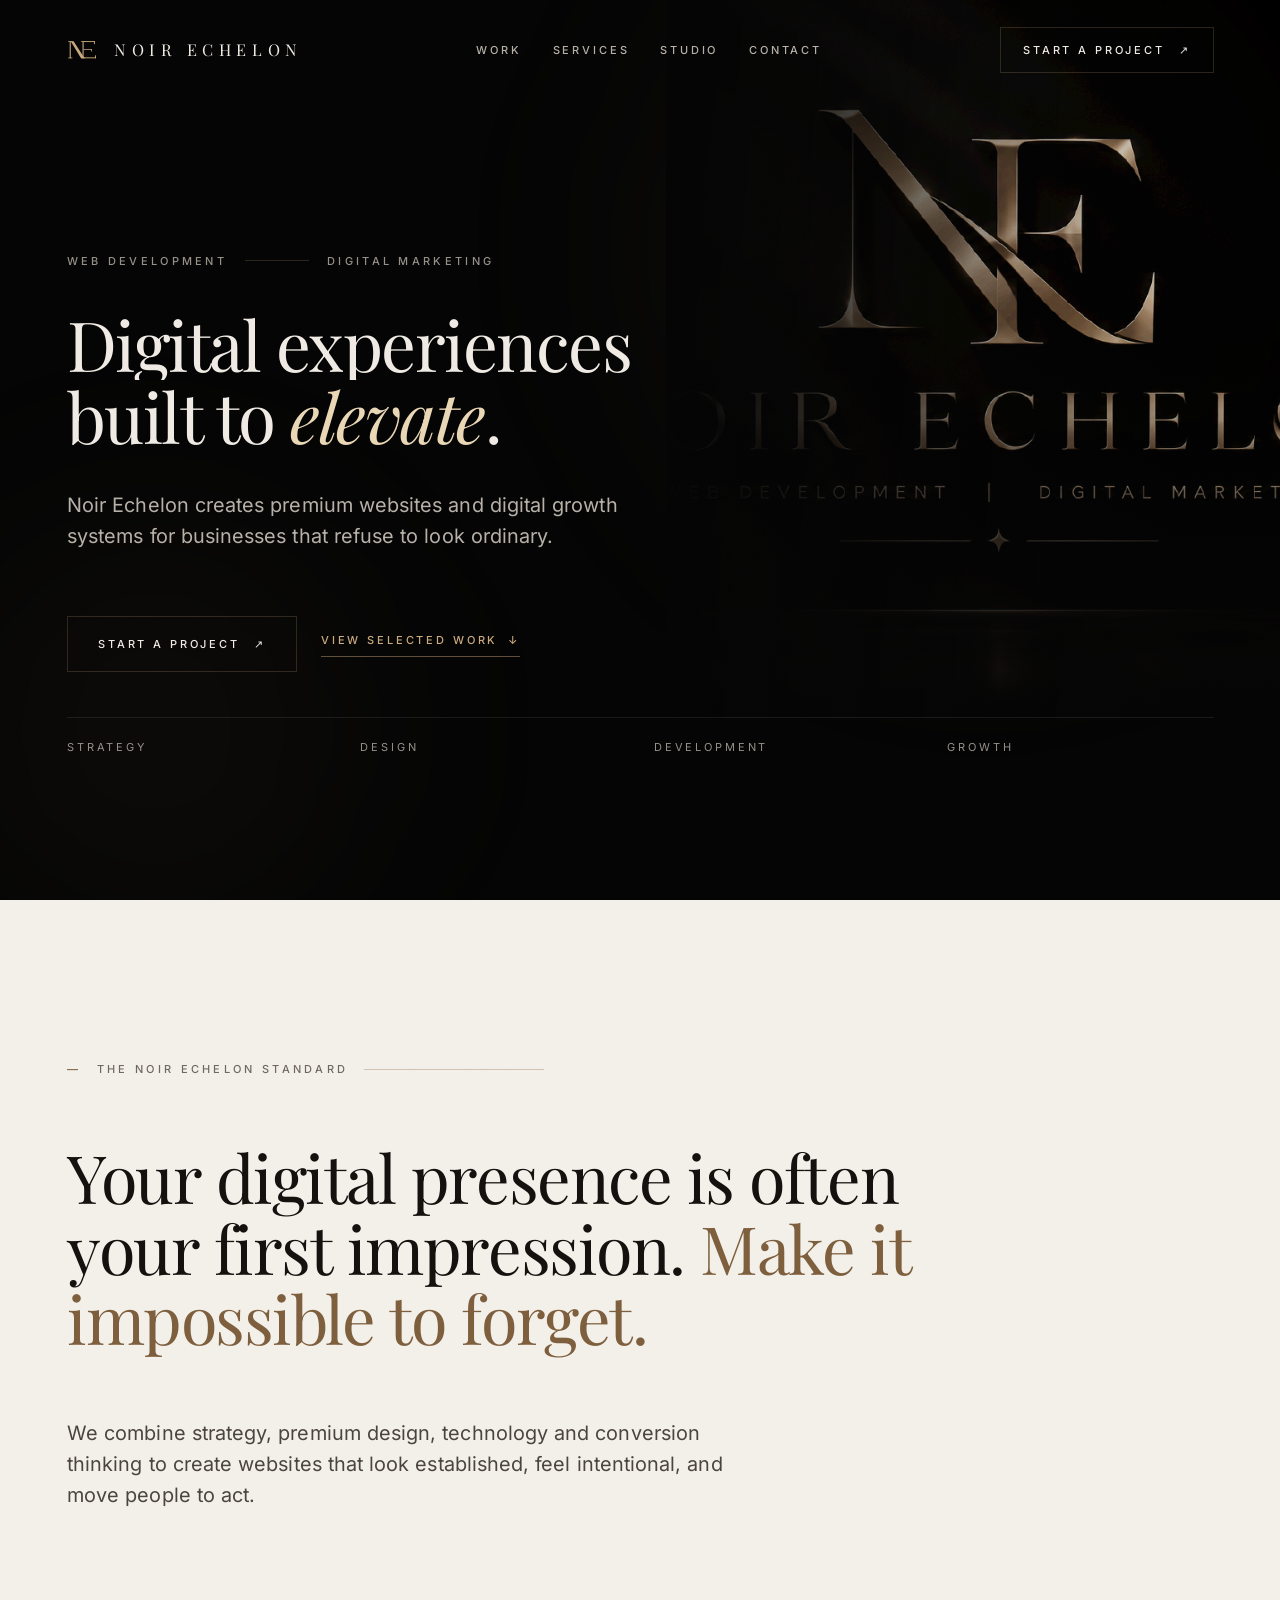
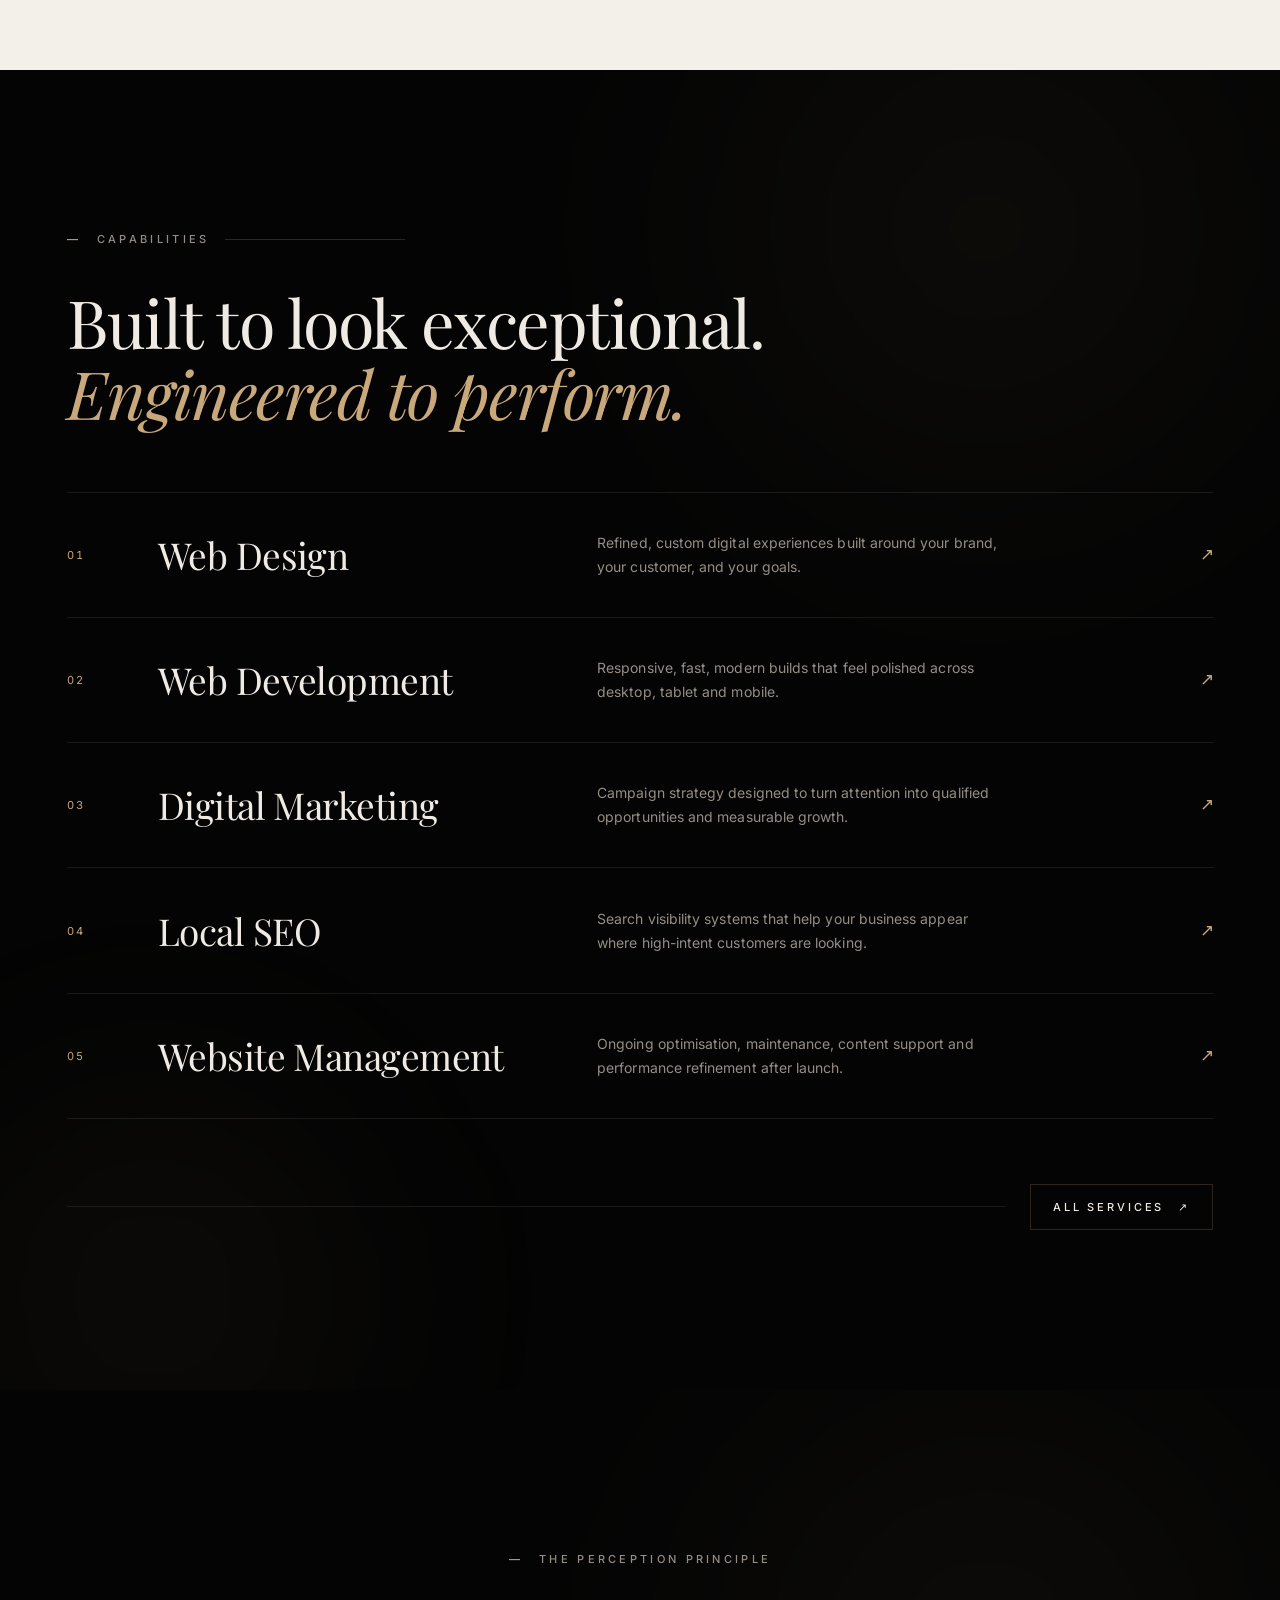
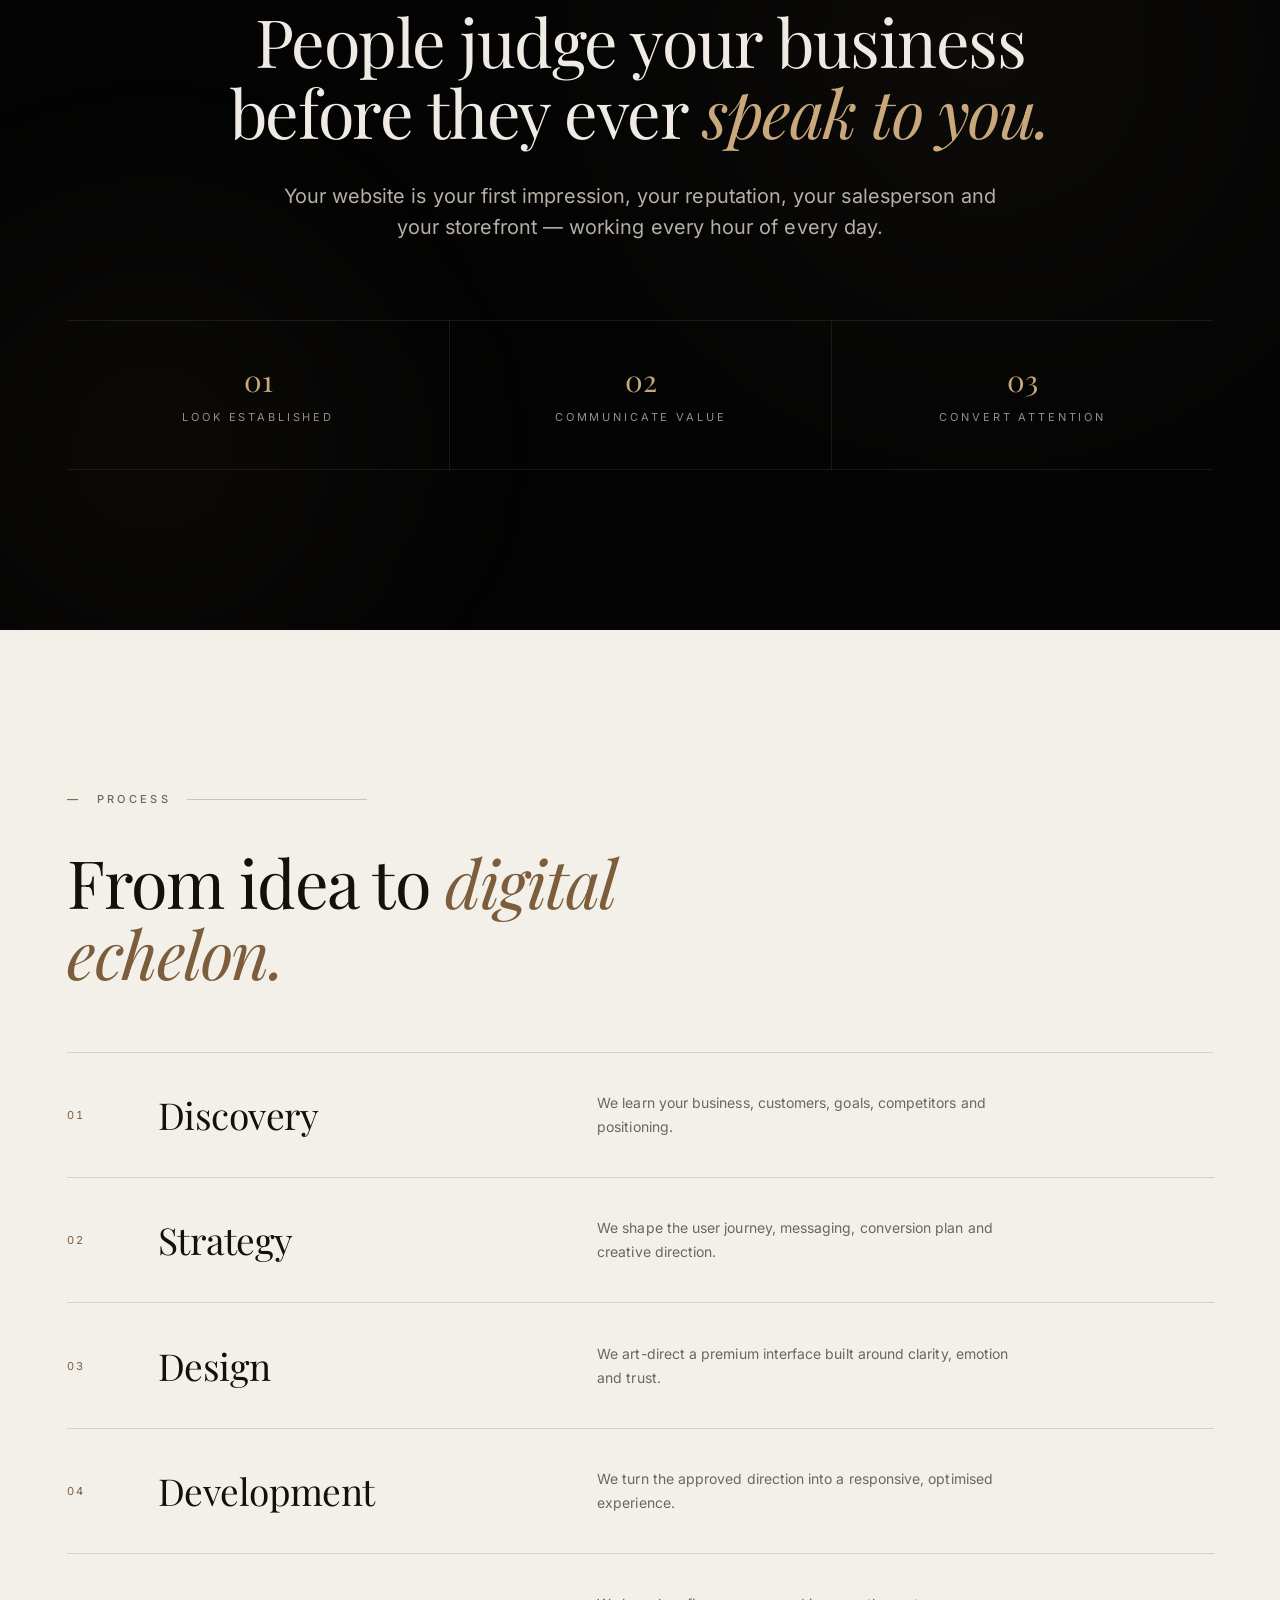
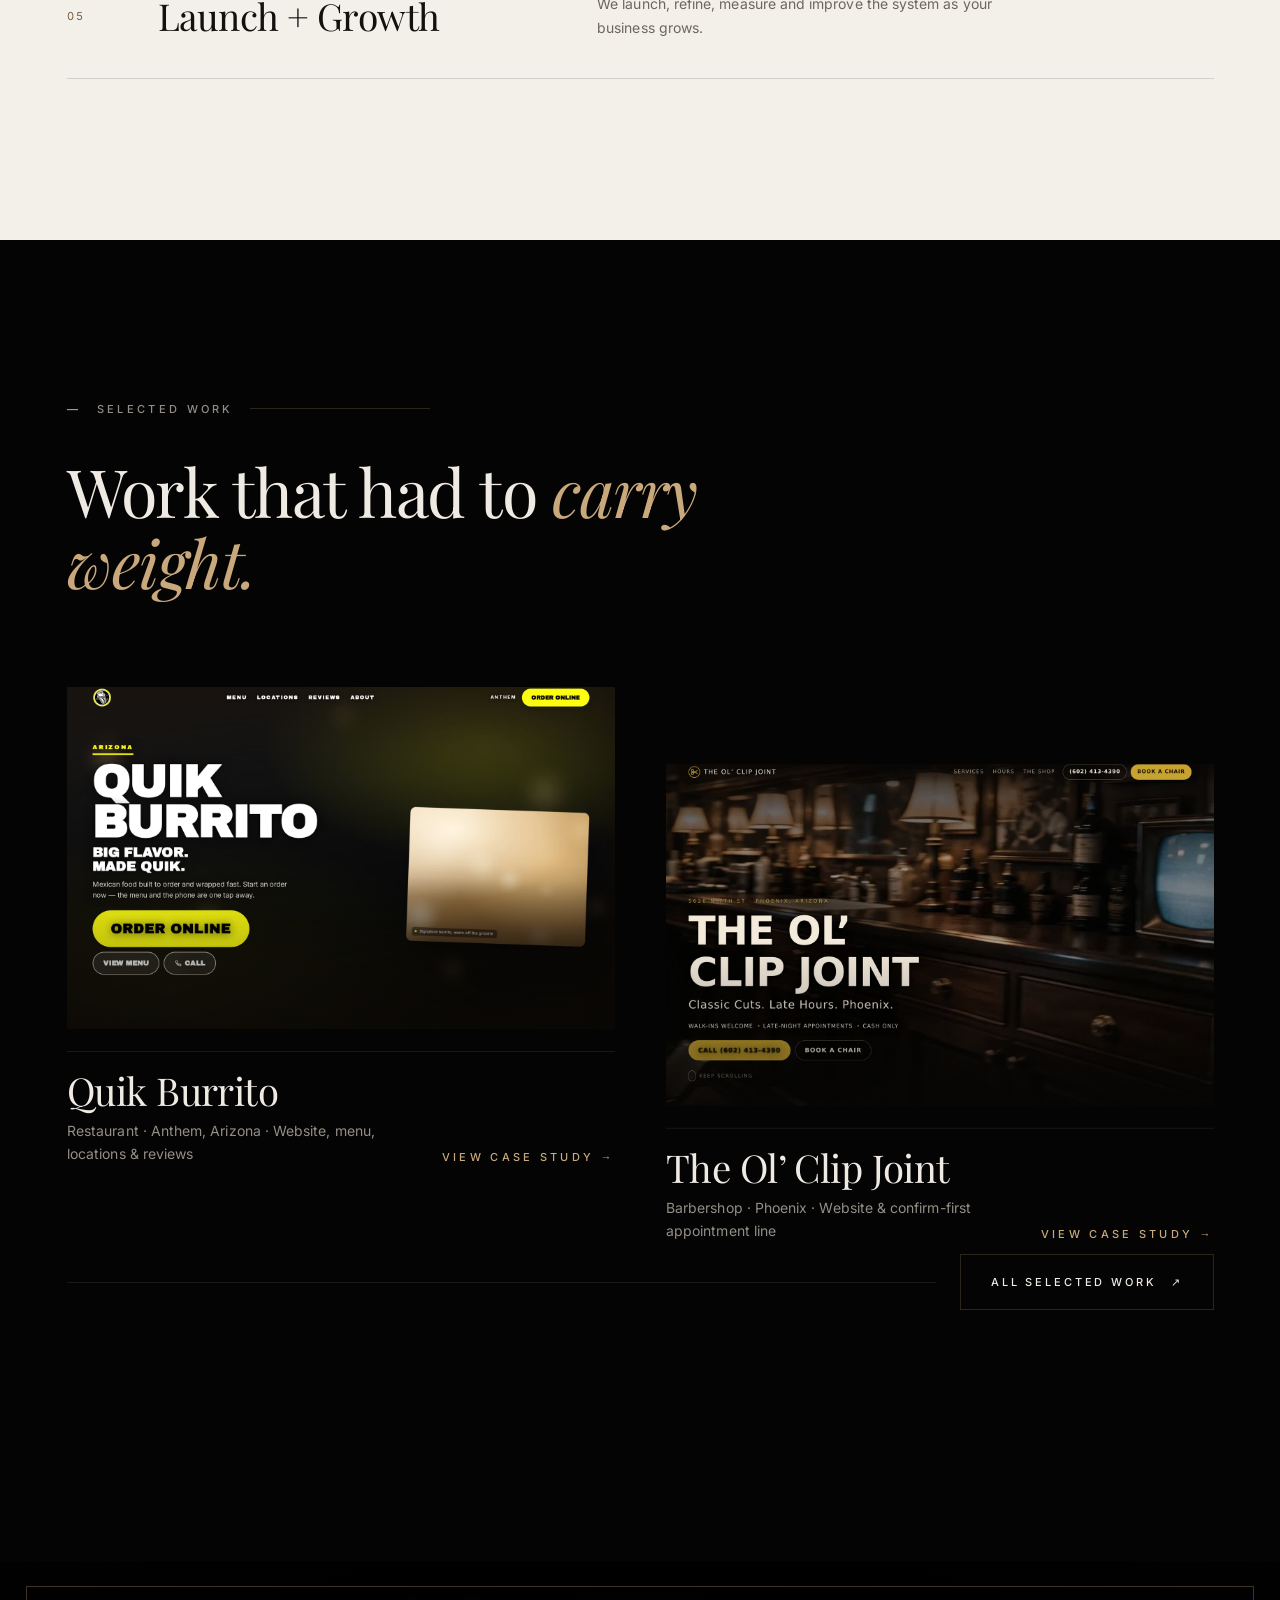
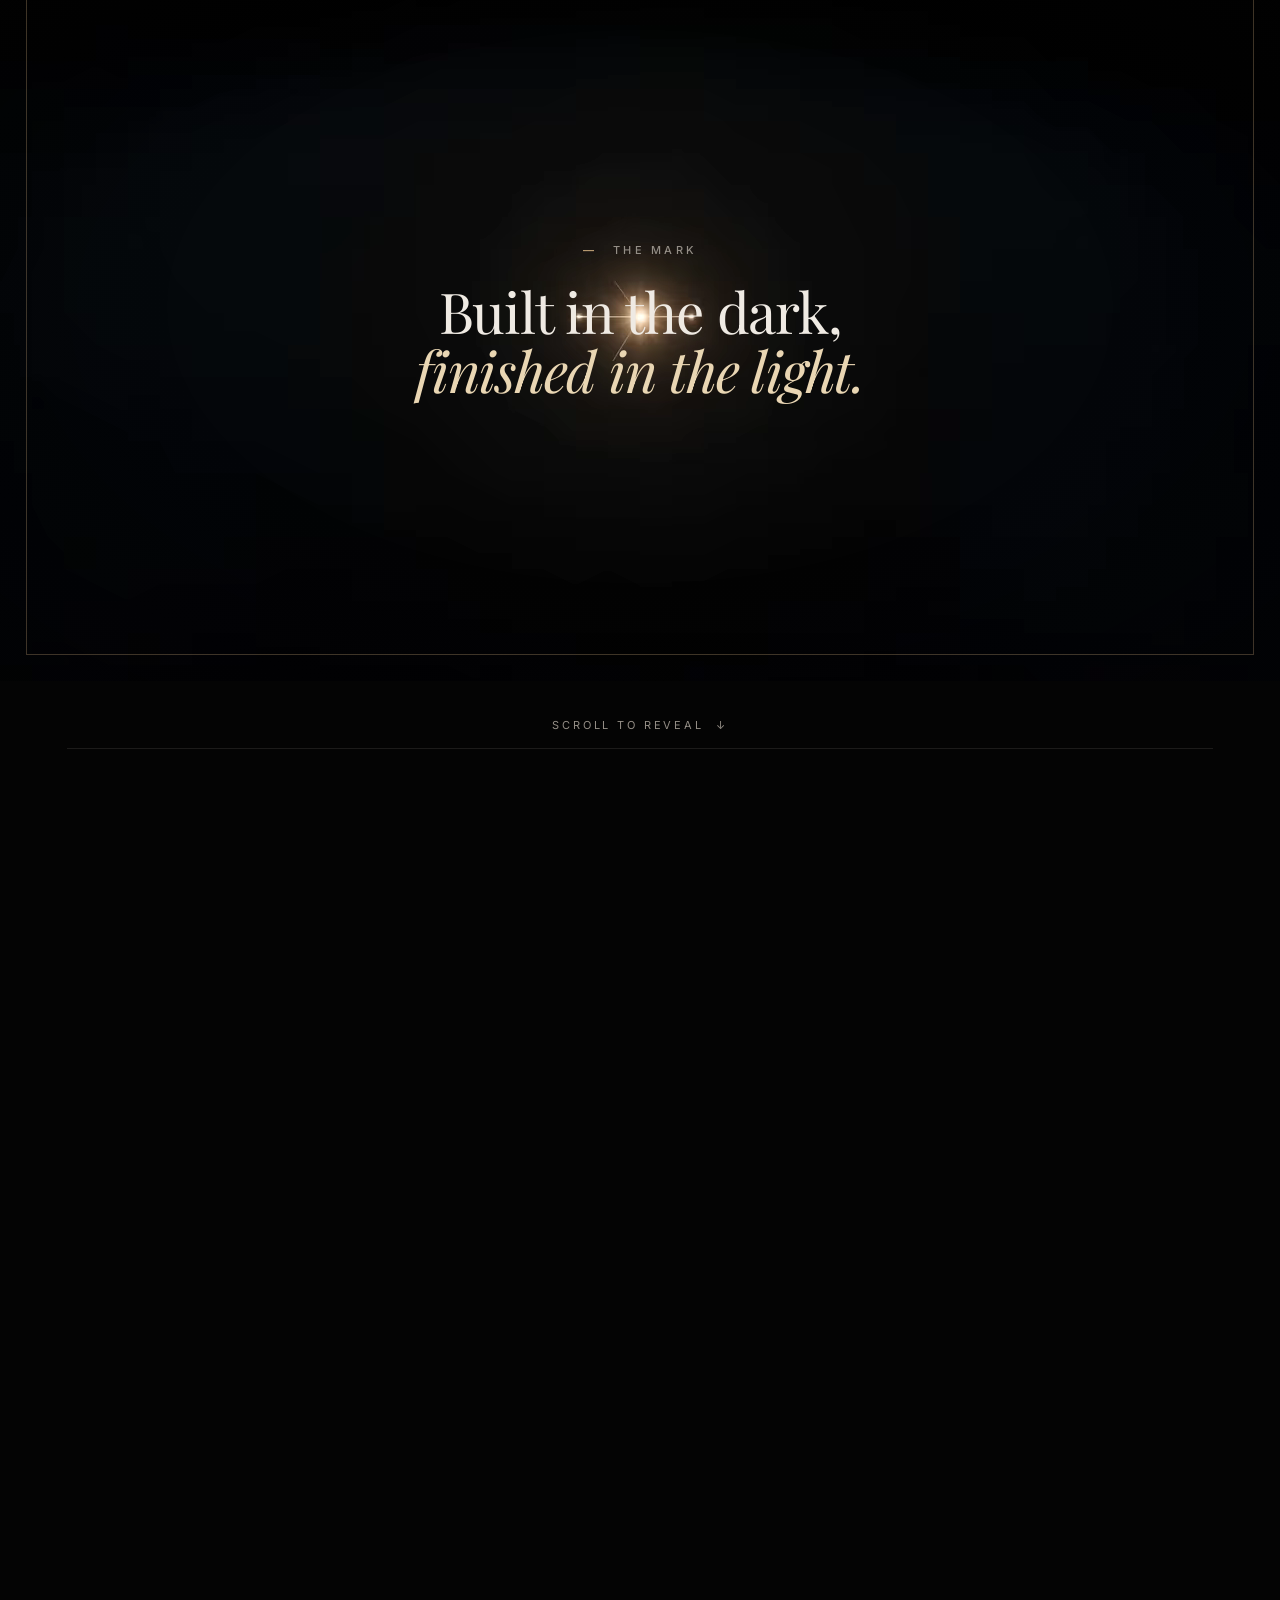
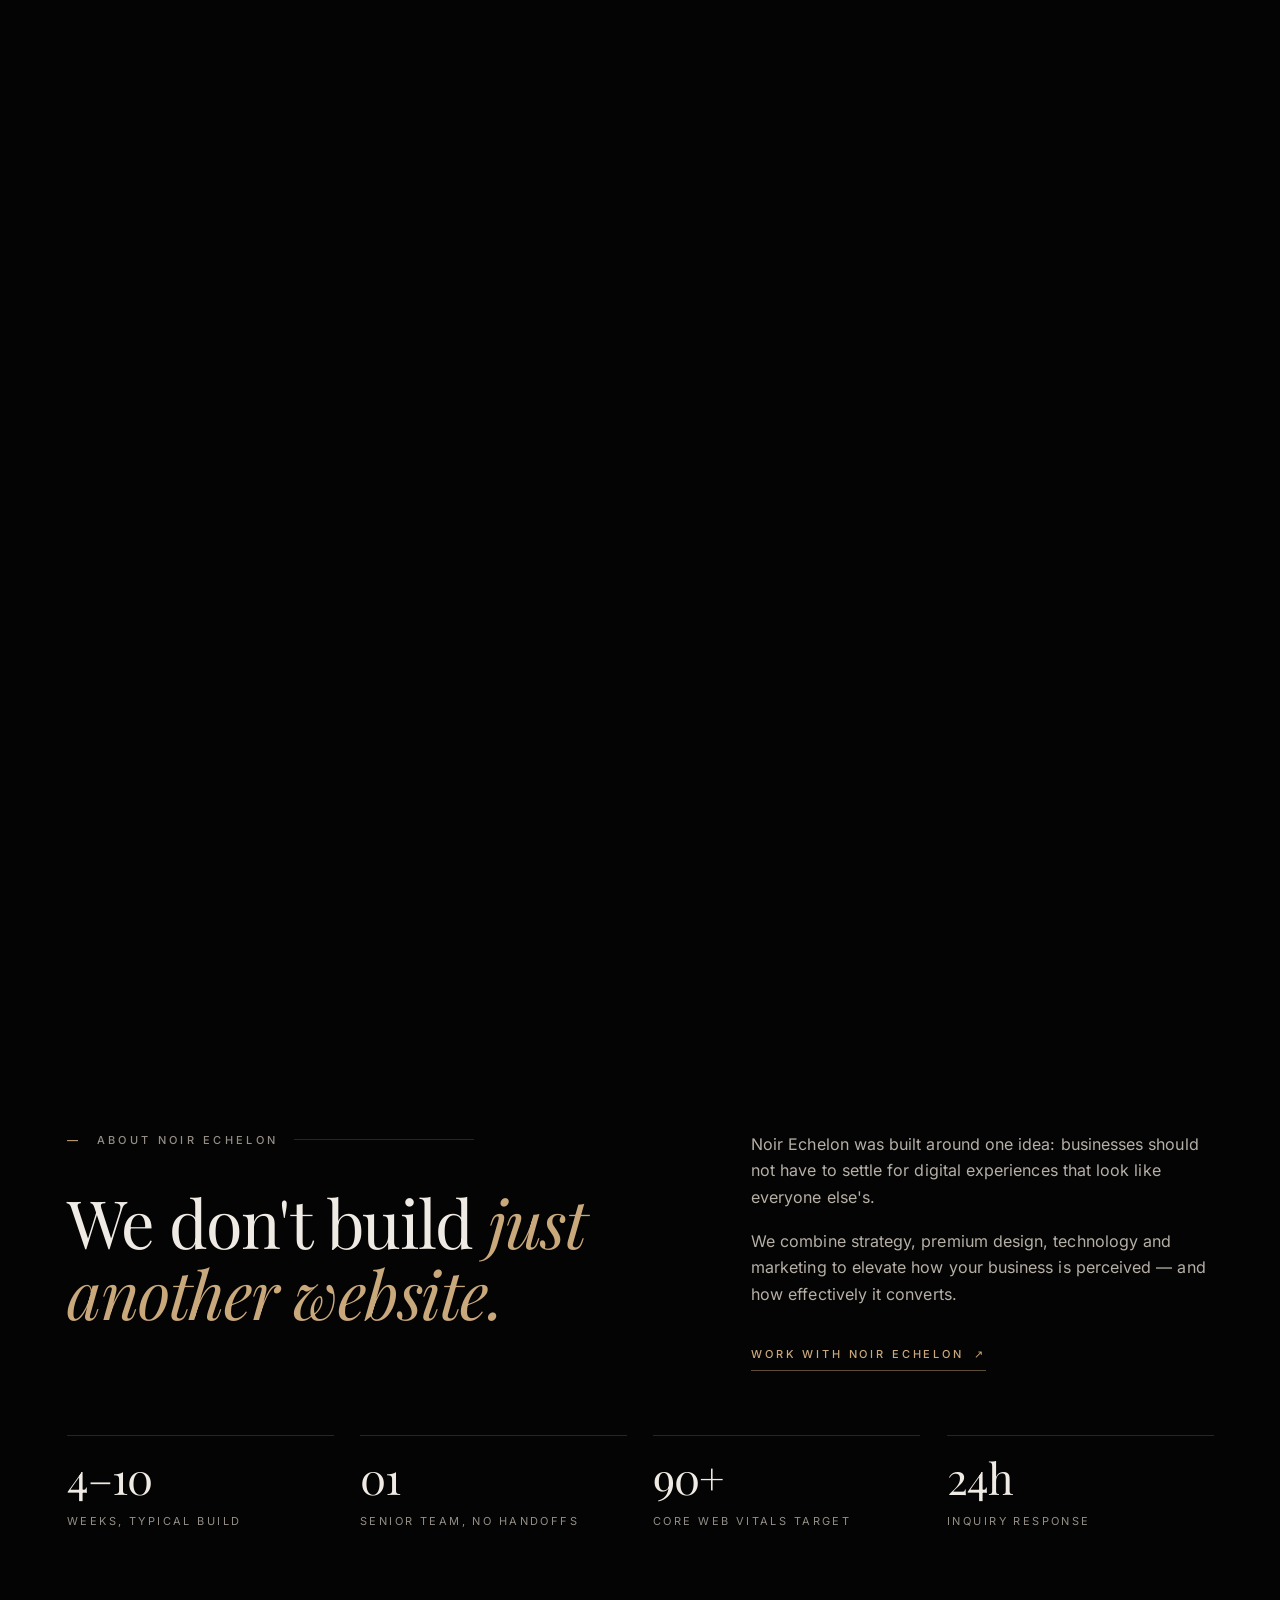
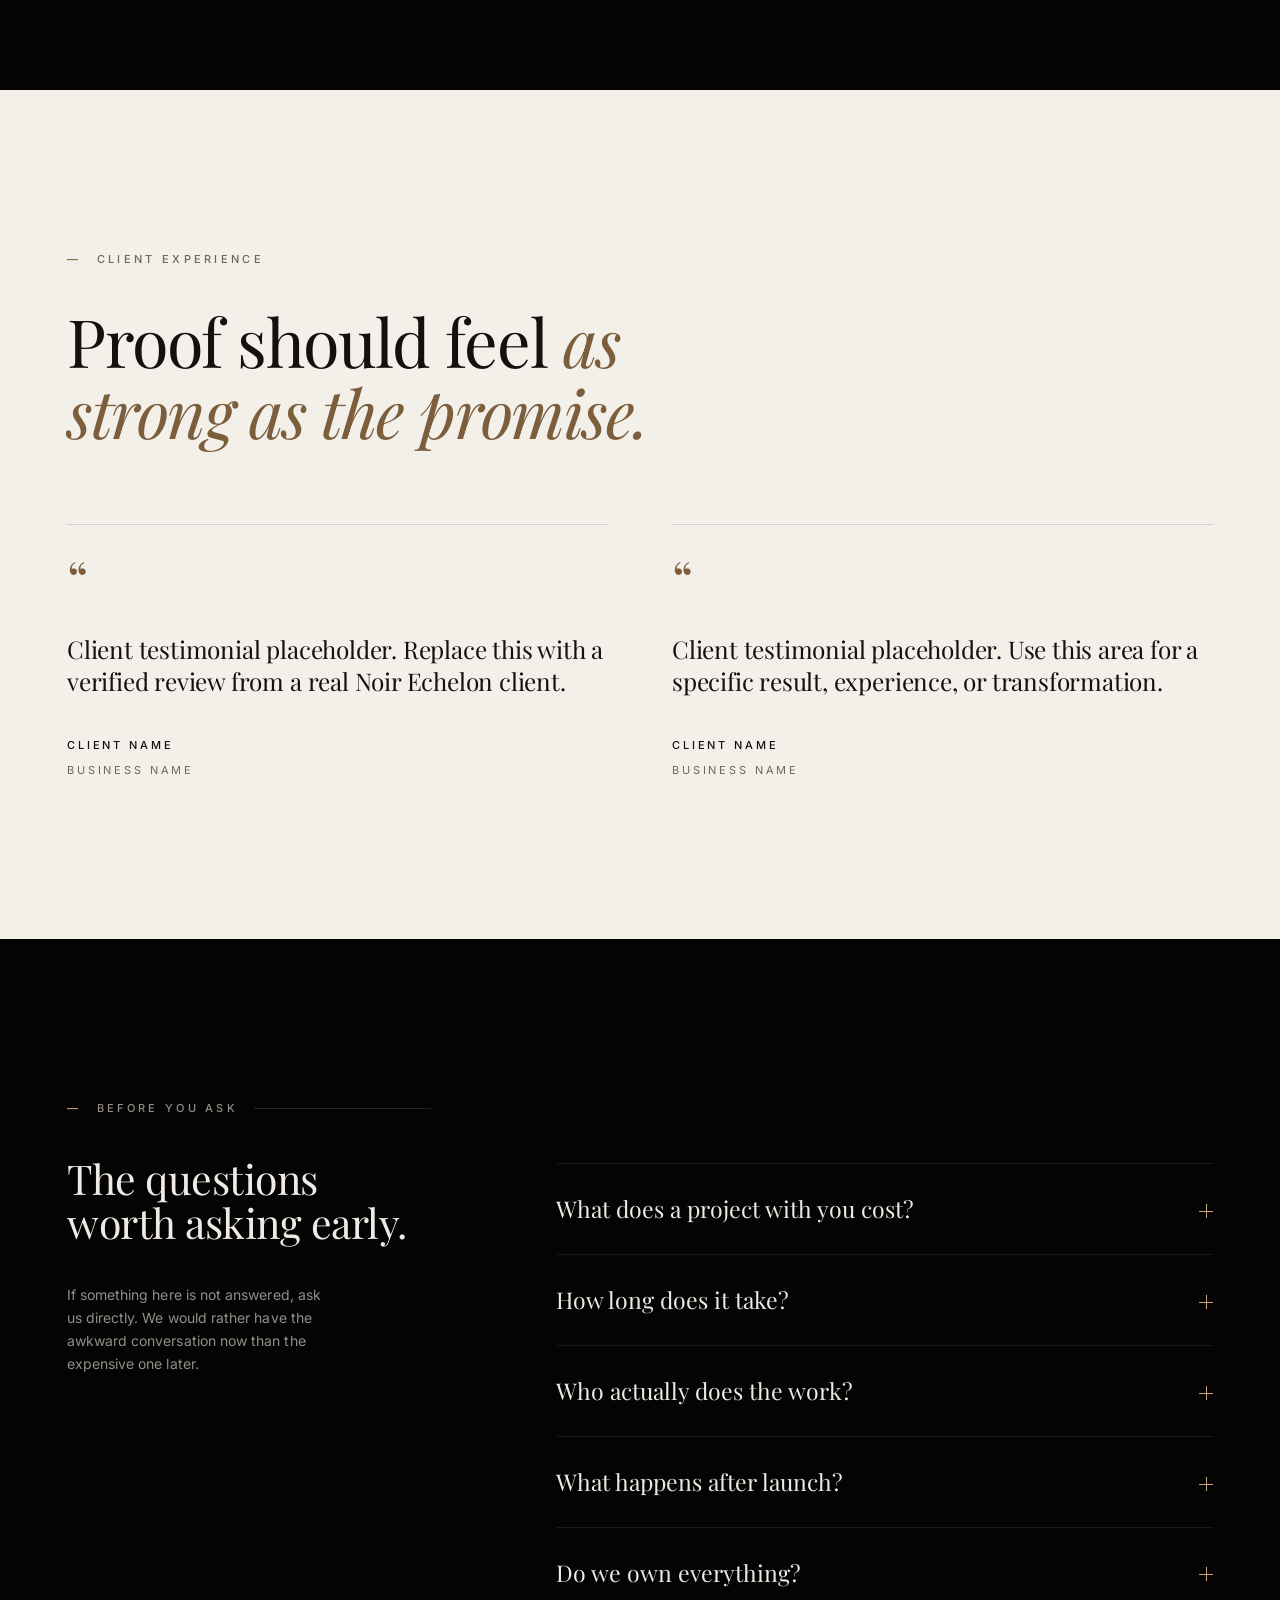
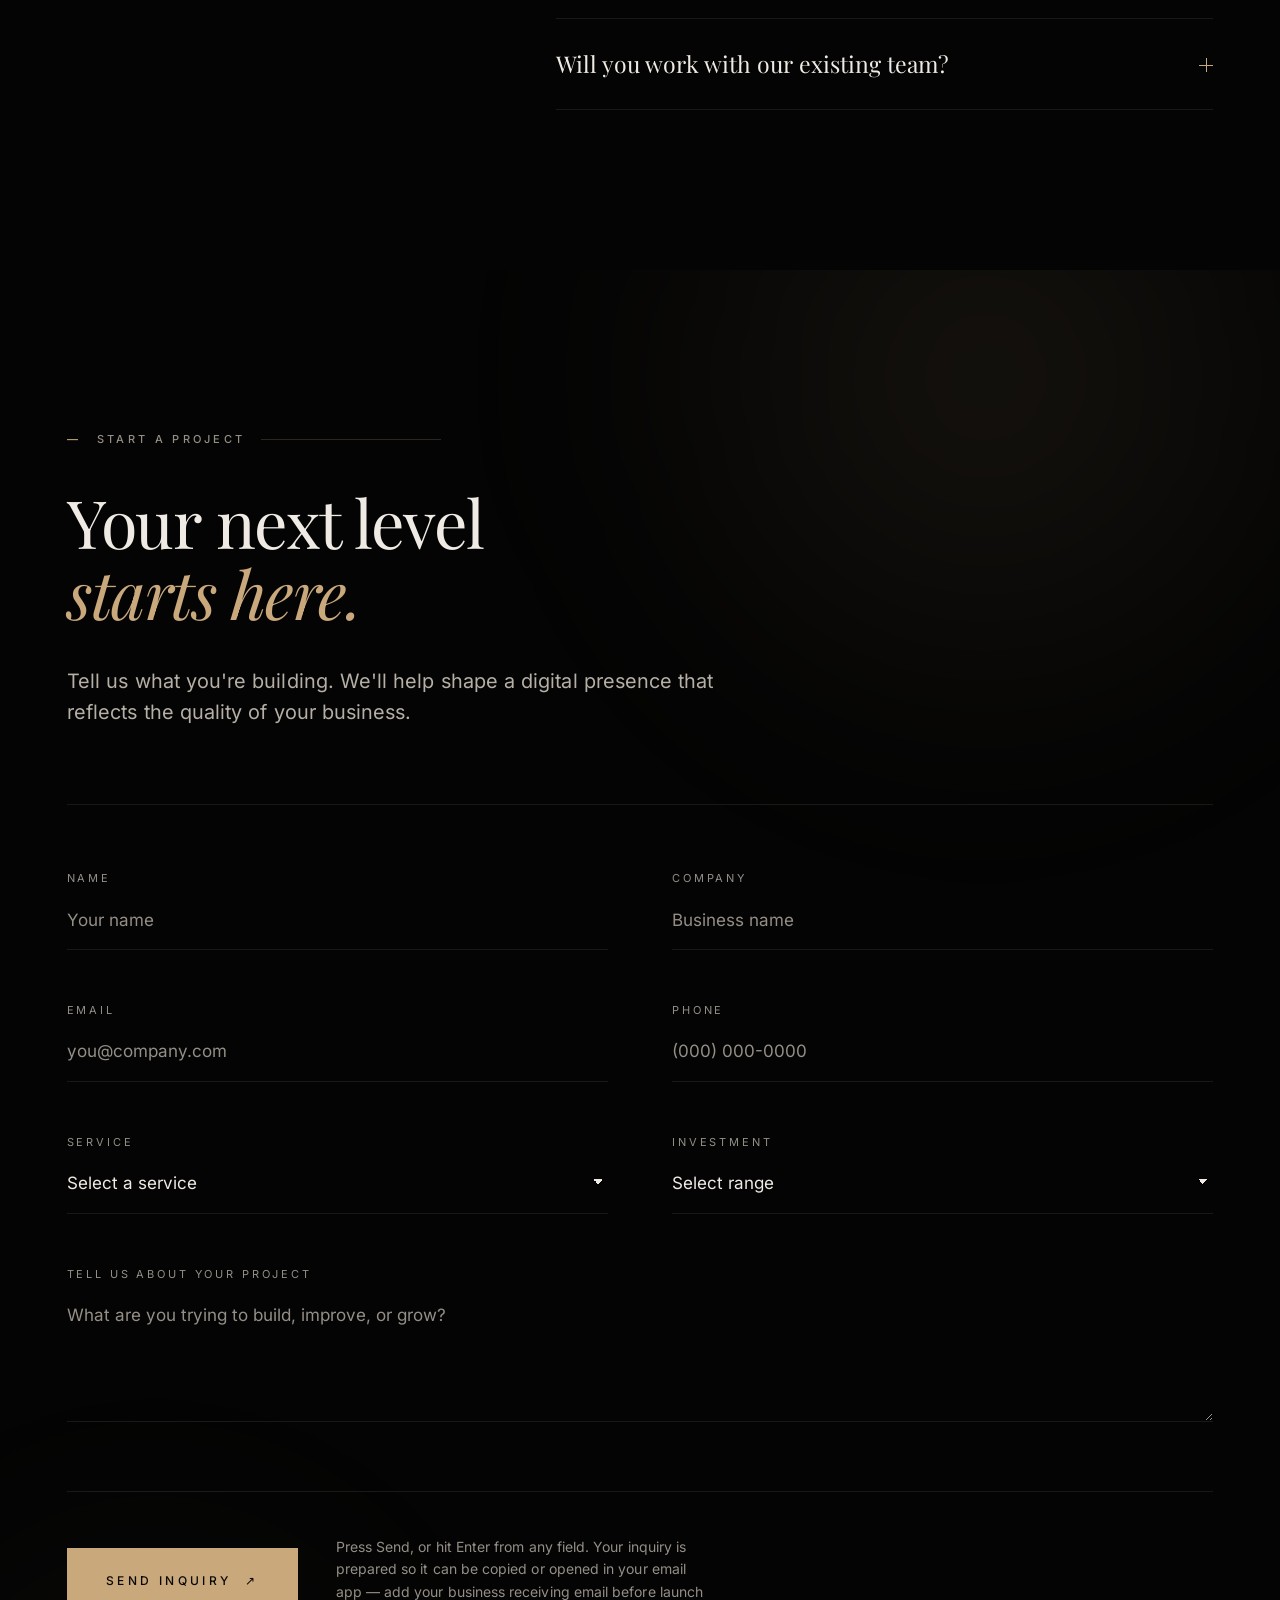
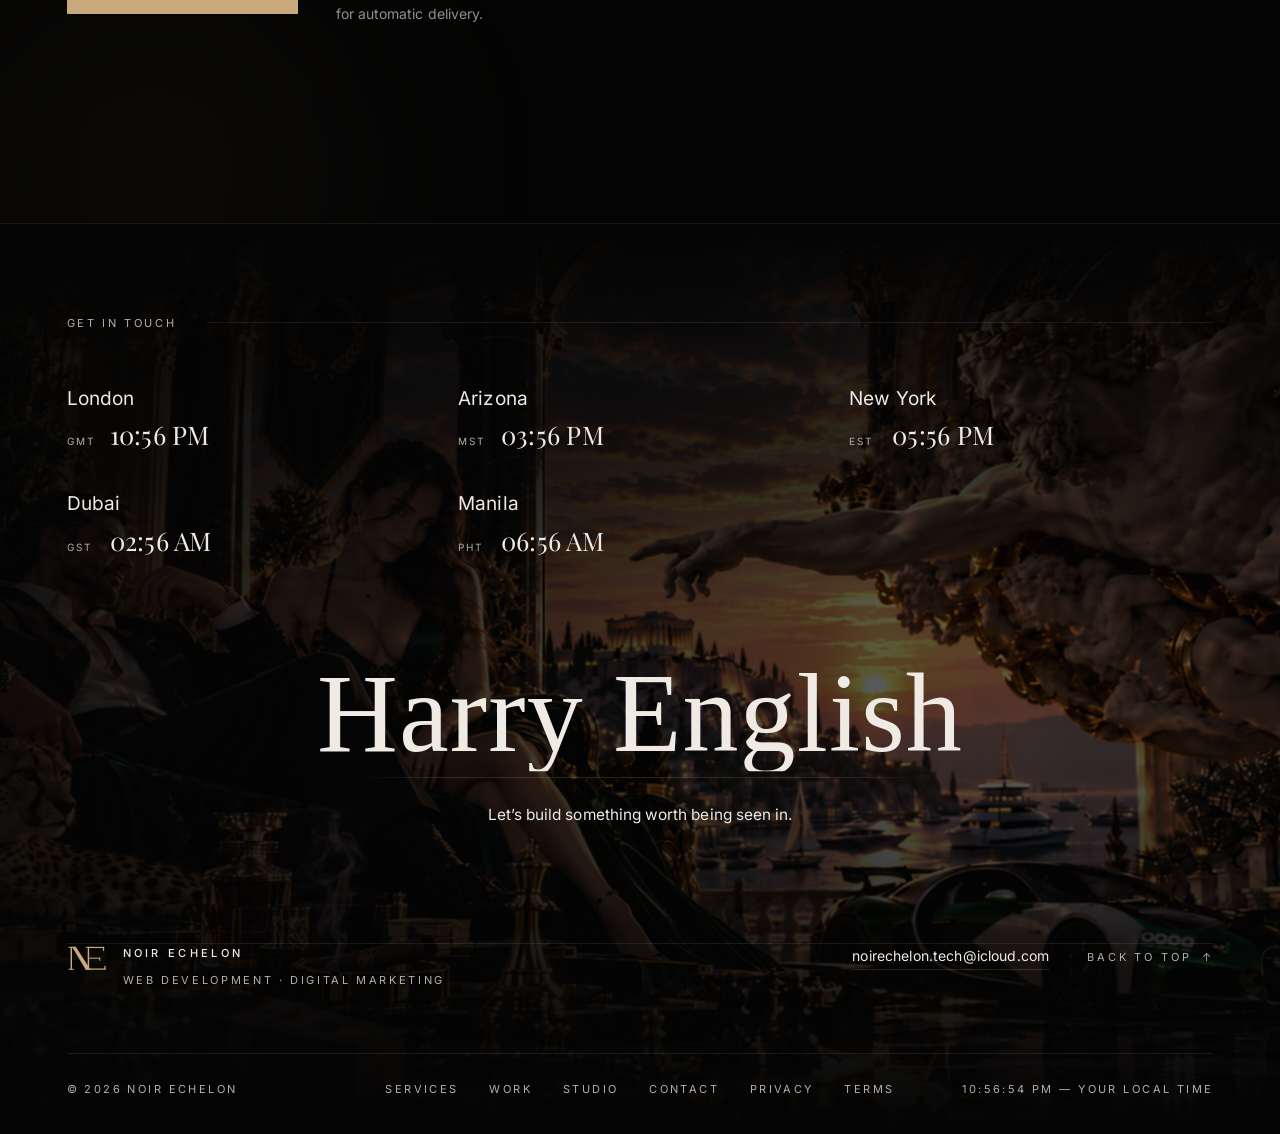
==== commit c3f7fa7f: "Point the site at noirechelon.tech and generate the sitemap from the build The canonical domain was " ====
--- a/index.html
+++ b/index.html
@@ -5,7 +5,7 @@
 <meta name="viewport" content="width=device-width, initial-scale=1, viewport-fit=cover">
 <title>Noir Echelon — Premium Web Design, Development &amp; Digital Marketing</title>
 <meta name="description" content="Noir Echelon creates premium websites and digital growth systems for businesses that refuse to look ordinary. Web design, development, marketing and local SEO.">
-<link rel="canonical" href="https://www.noirechelon.com/">
+<link rel="canonical" href="https://noirechelon.tech/">
 <meta name="theme-color" content="#040404">
 <meta name="robots" content="index, follow, max-image-preview:large">
 
@@ -13,15 +13,15 @@
 <meta property="og:site_name" content="Noir Echelon">
 <meta property="og:title" content="Noir Echelon — Premium Web Design, Development &amp; Digital Marketing">
 <meta property="og:description" content="Noir Echelon creates premium websites and digital growth systems for businesses that refuse to look ordinary. Web design, development, marketing and local SEO.">
-<meta property="og:url" content="https://www.noirechelon.com/">
-<meta property="og:image" content="https://www.noirechelon.com/assets/img/og-cover.png">
+<meta property="og:url" content="https://noirechelon.tech/">
+<meta property="og:image" content="https://noirechelon.tech/assets/img/og-cover.png">
 <meta property="og:image:width" content="1200">
 <meta property="og:image:height" content="630">
 <meta property="og:image:alt" content="Noir Echelon — web development and digital marketing">
 <meta name="twitter:card" content="summary_large_image">
 <meta name="twitter:title" content="Noir Echelon — Premium Web Design, Development &amp; Digital Marketing">
 <meta name="twitter:description" content="Noir Echelon creates premium websites and digital growth systems for businesses that refuse to look ordinary. Web design, development, marketing and local SEO.">
-<meta name="twitter:image" content="https://www.noirechelon.com/assets/img/og-cover.png">
+<meta name="twitter:image" content="https://noirechelon.tech/assets/img/og-cover.png">
 
 <link rel="icon" href="assets/img/favicon.svg" type="image/svg+xml">
 <link rel="apple-touch-icon" href="assets/img/apple-touch-icon.png">
@@ -37,9 +37,9 @@
   "@type": "ProfessionalService",
   "name": "Noir Echelon",
   "description": "Premium web design, development and digital marketing.",
-  "url": "https://www.noirechelon.com/",
-  "logo": "https://www.noirechelon.com/assets/img/icon-512.png",
-  "image": "https://www.noirechelon.com/assets/img/og-cover.png",
+  "url": "https://noirechelon.tech/",
+  "logo": "https://noirechelon.tech/assets/img/icon-512.png",
+  "image": "https://noirechelon.tech/assets/img/og-cover.png",
   "email": "noirechelon.tech@icloud.com",
   "knowsAbout": [
     "Web design", "Web development", "E-commerce", "Search engine optimisation",
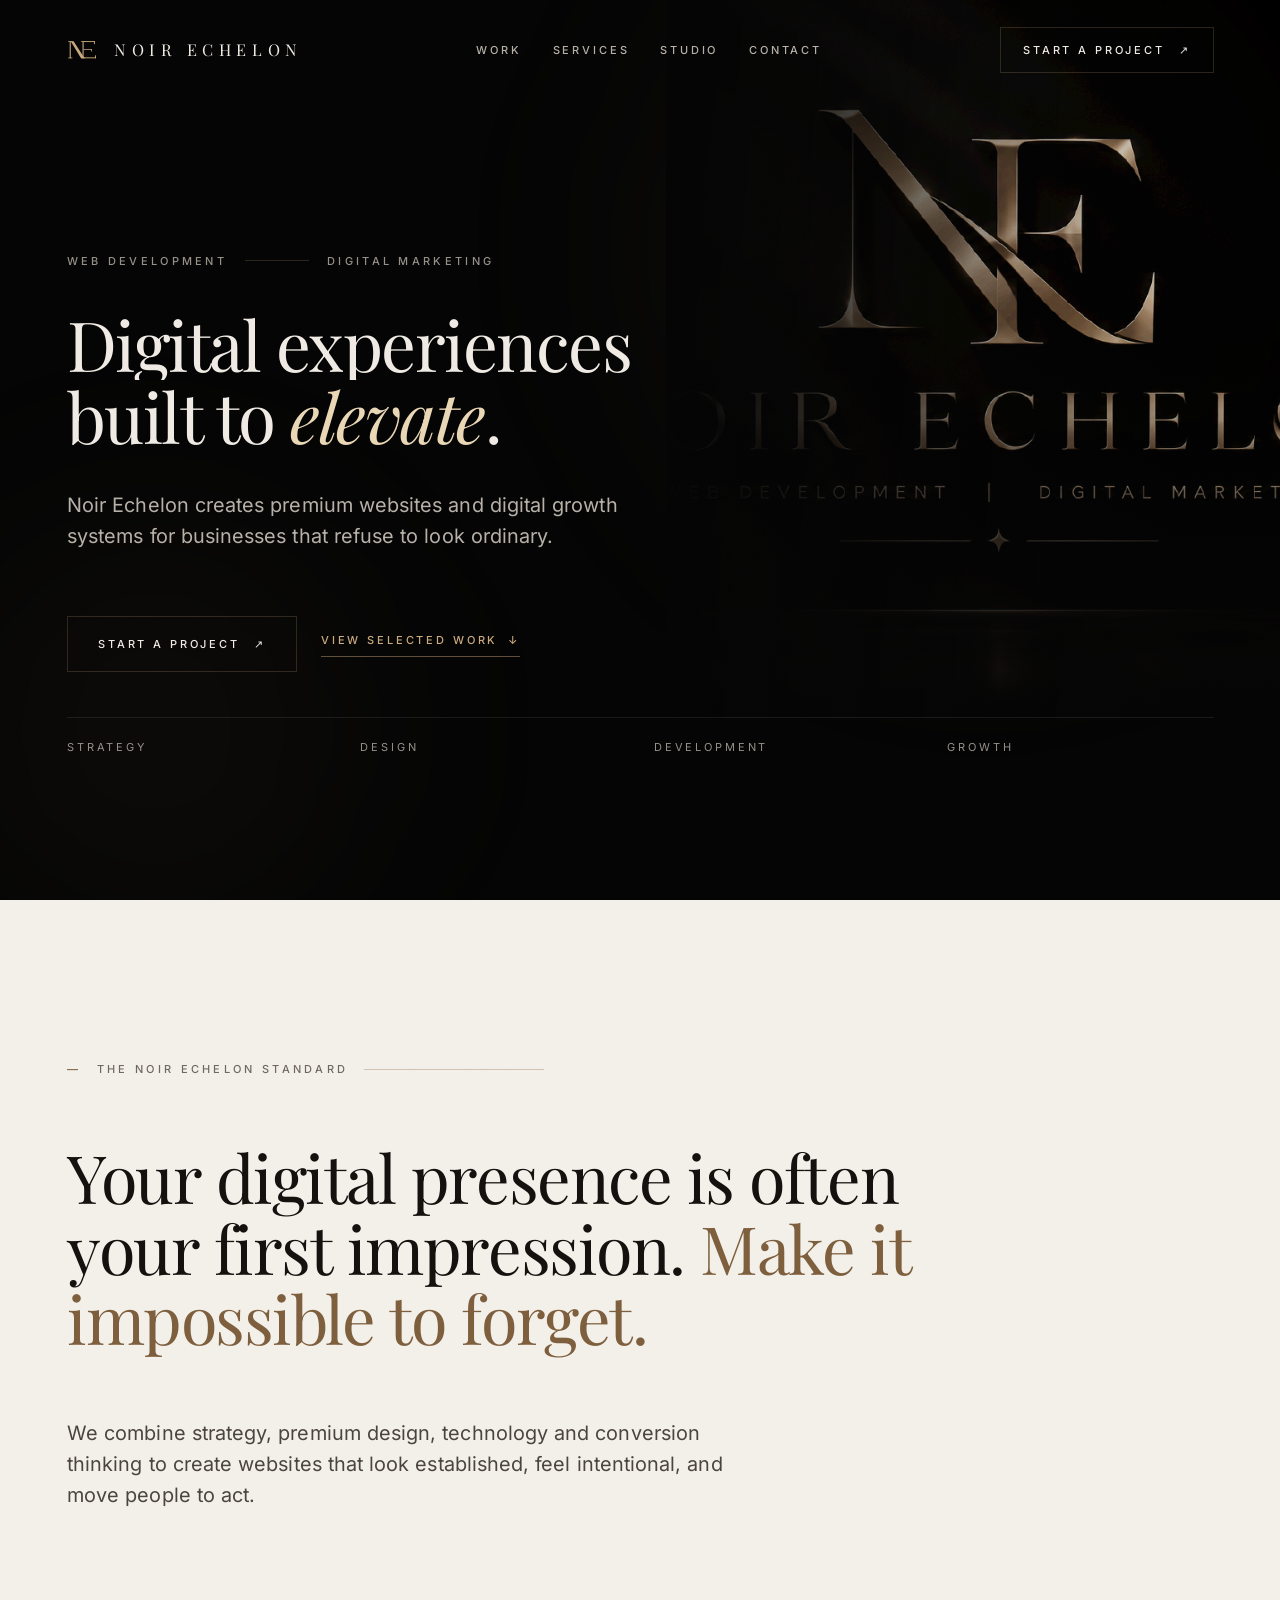
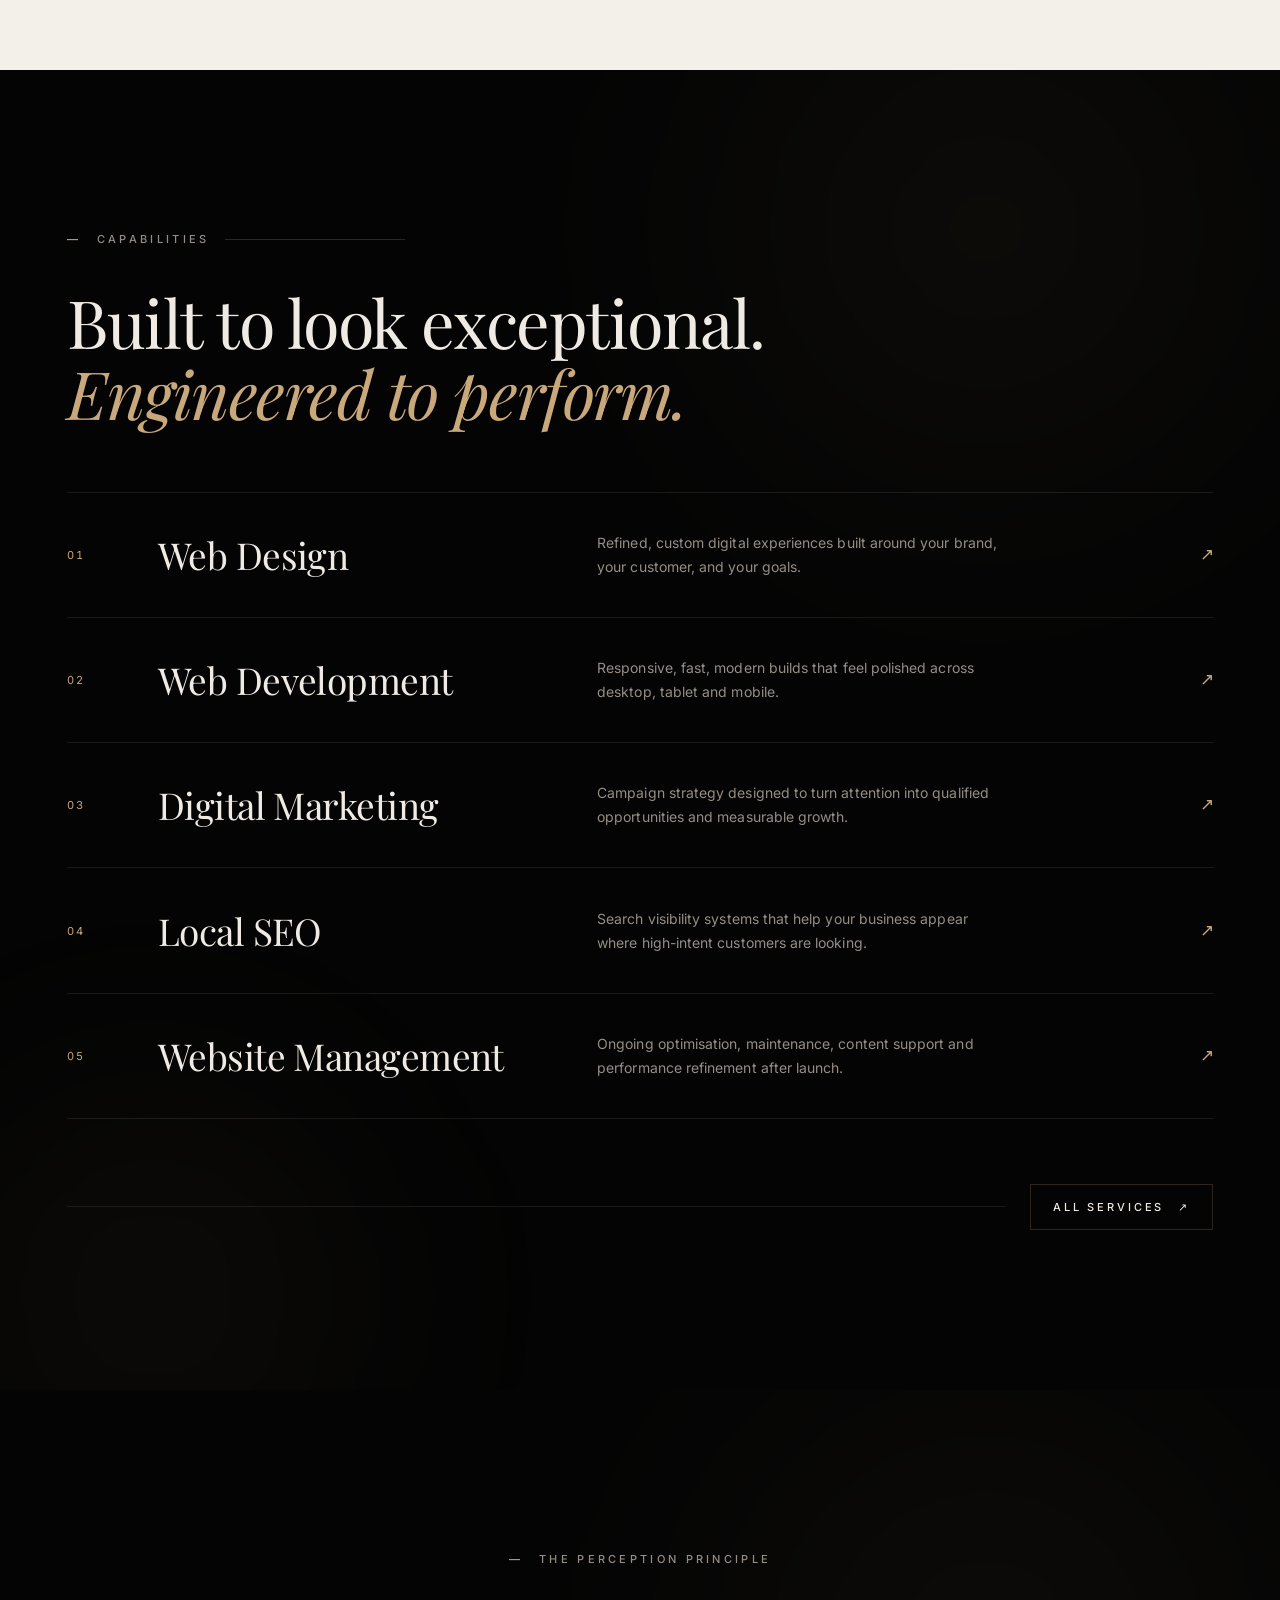
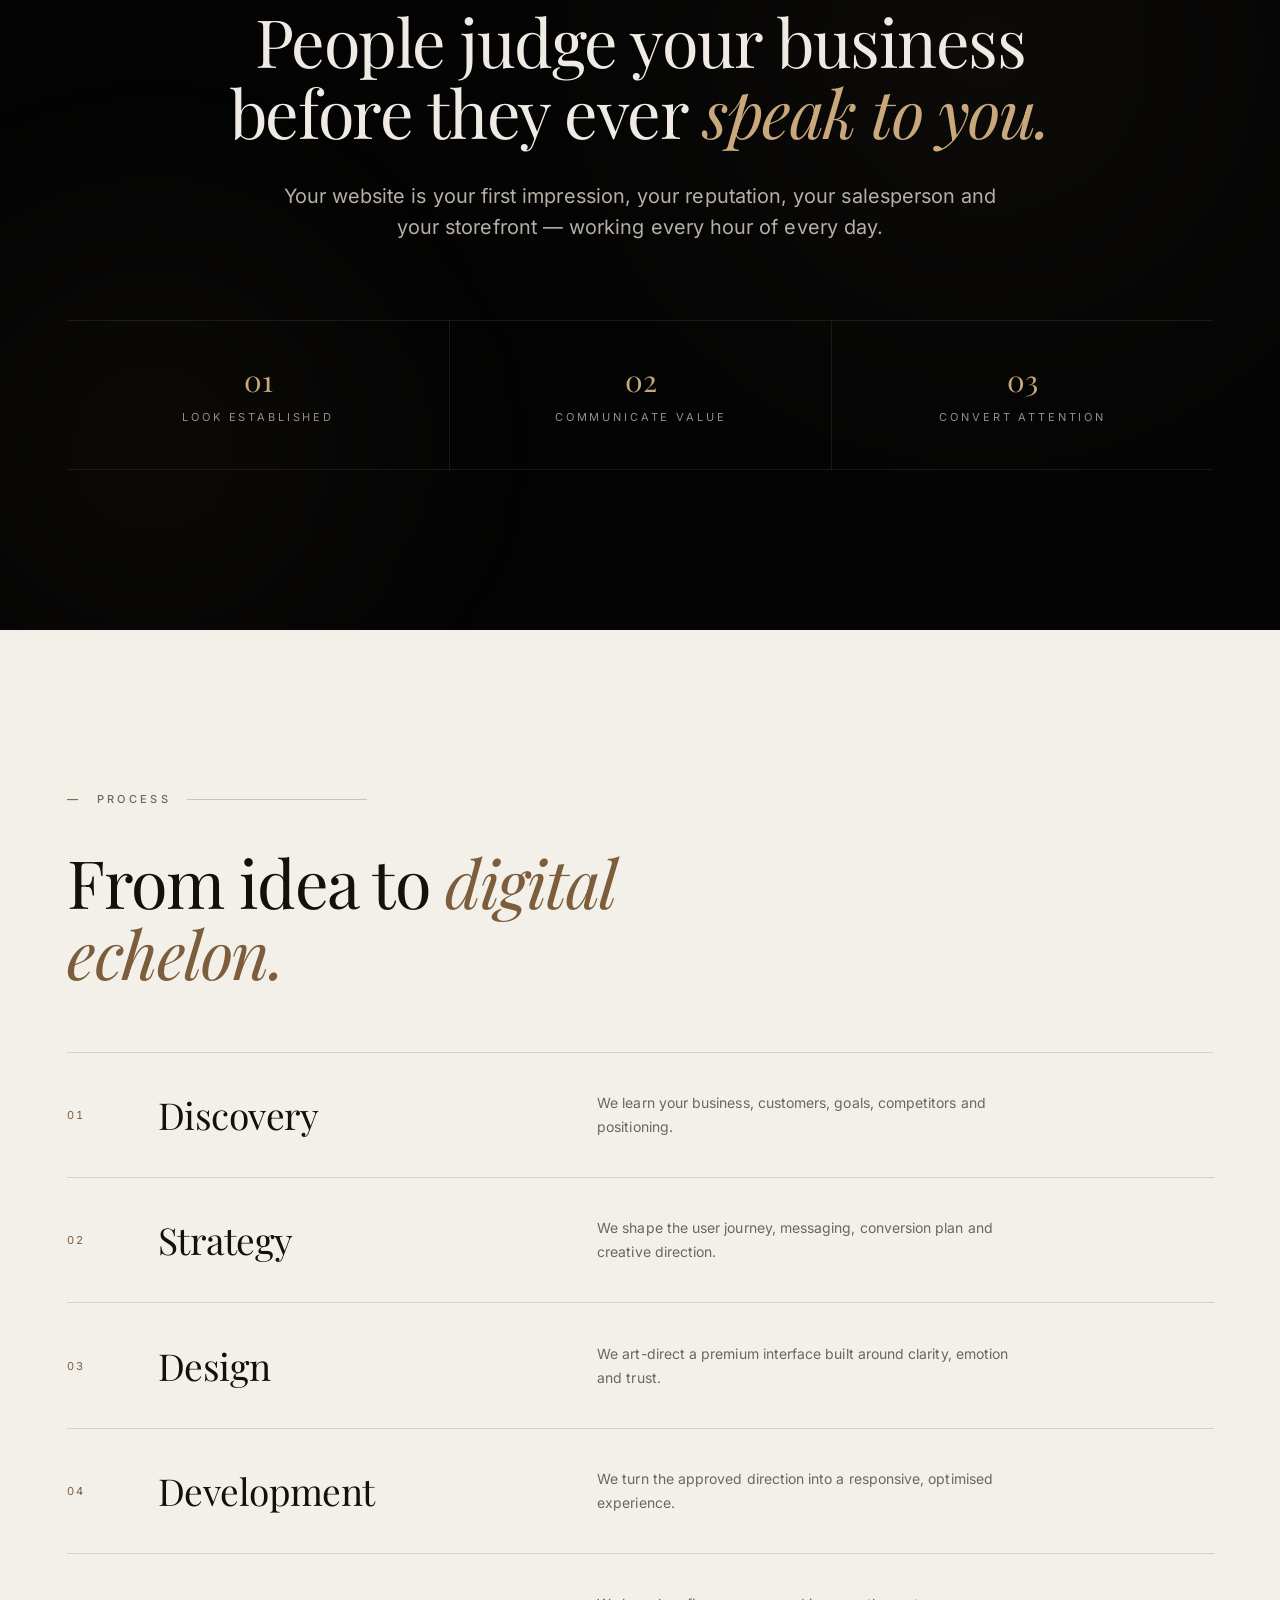
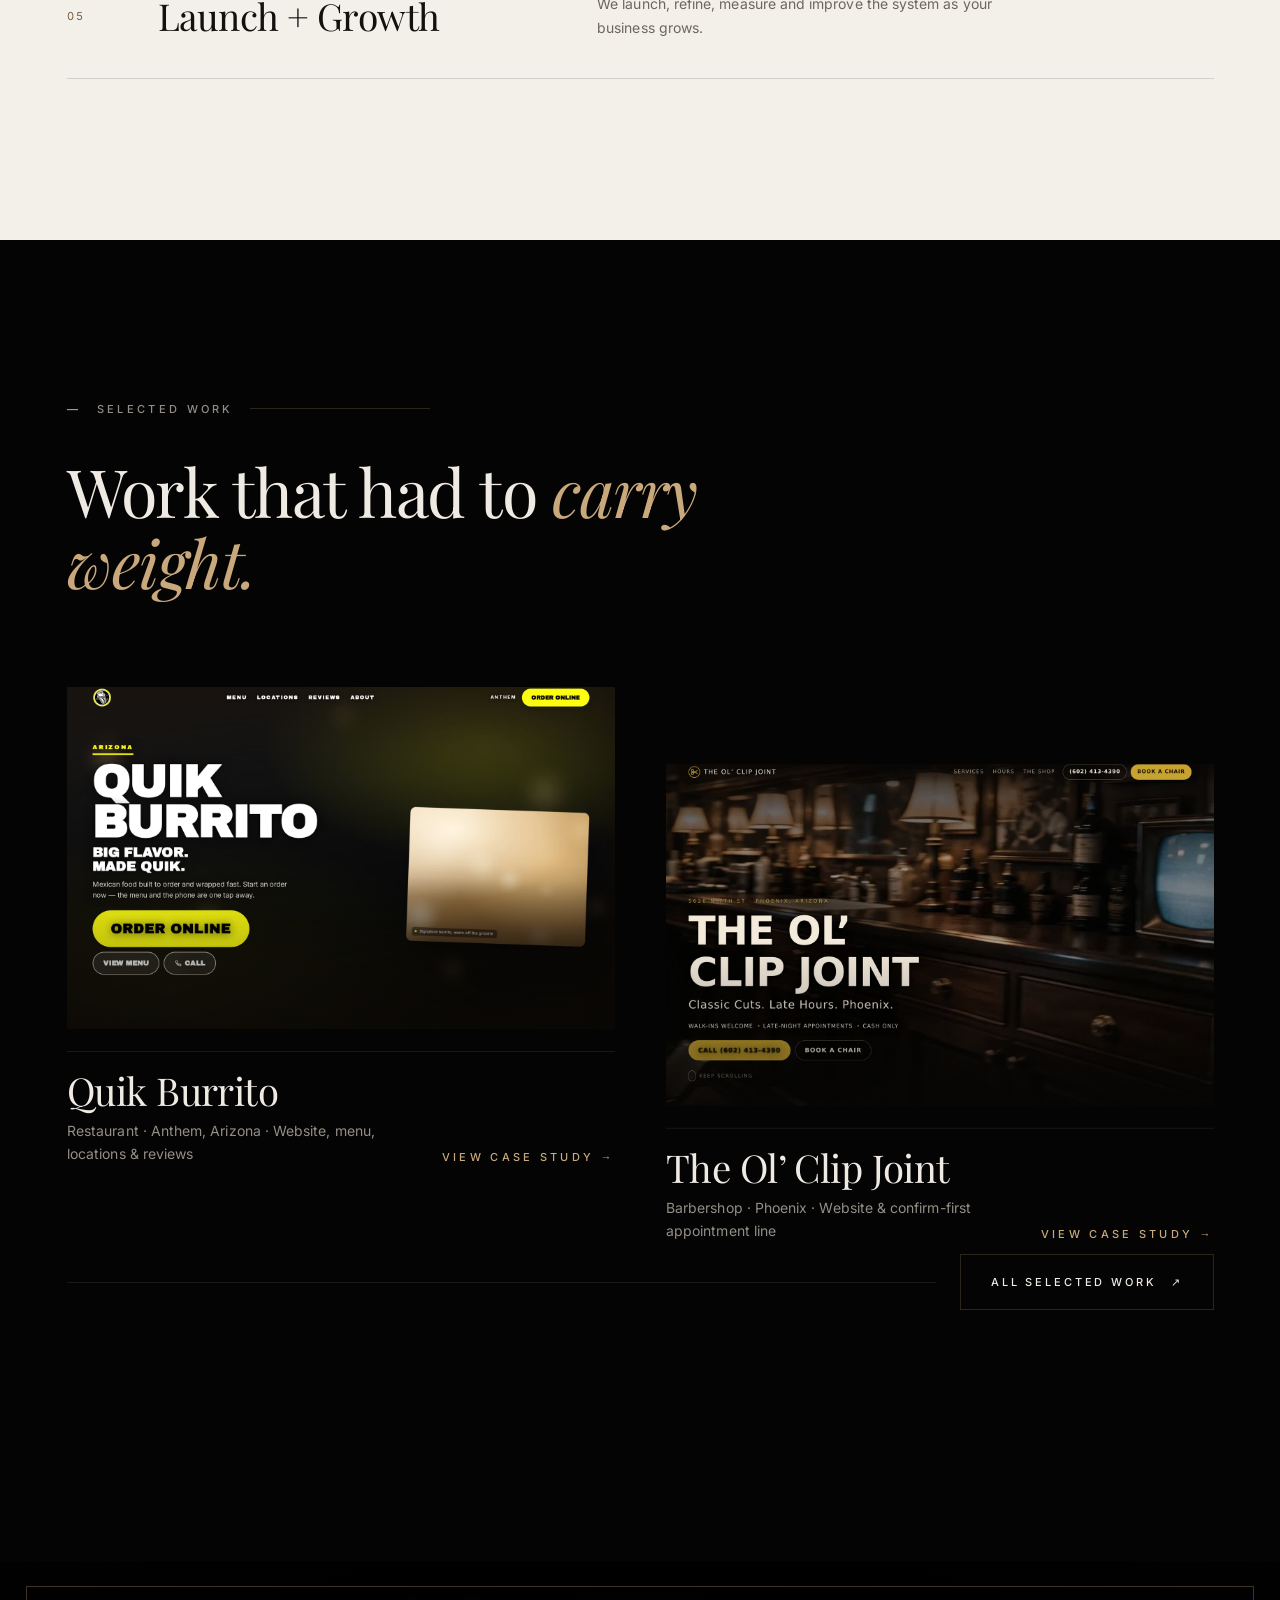
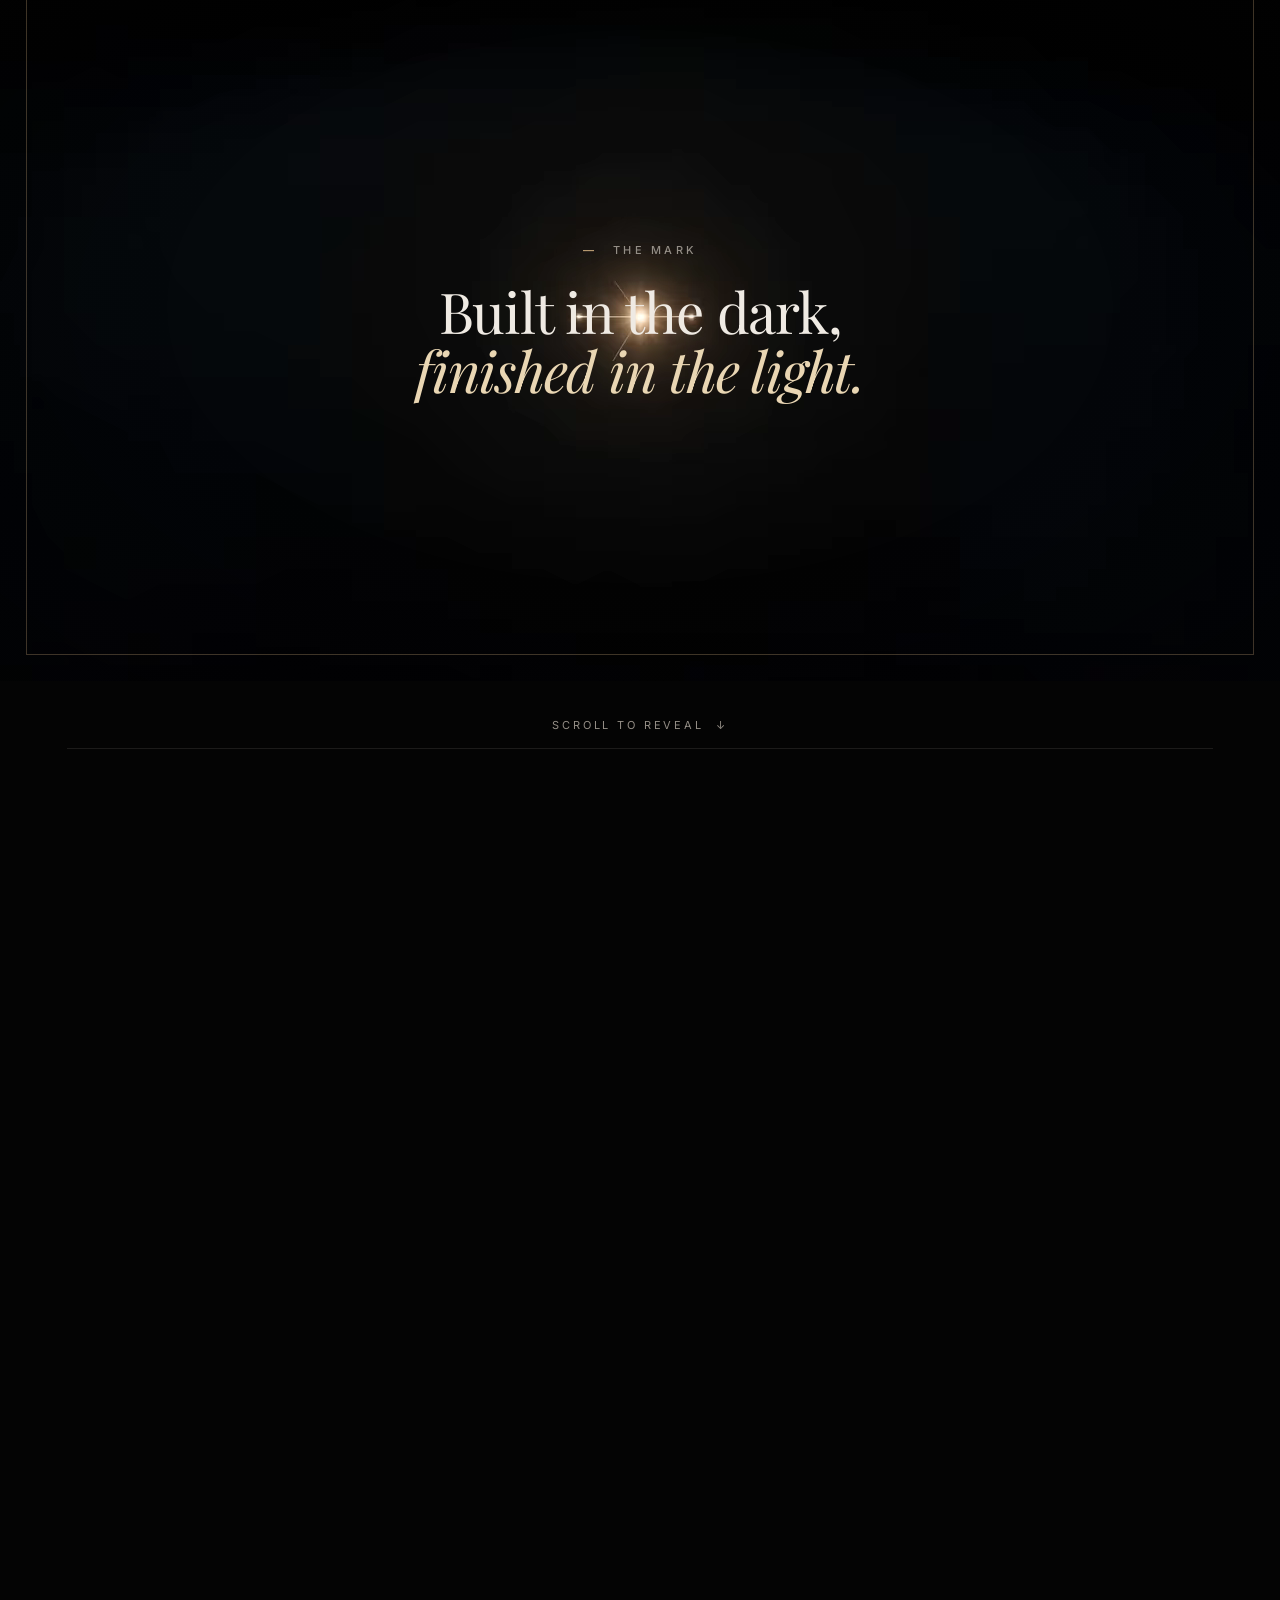
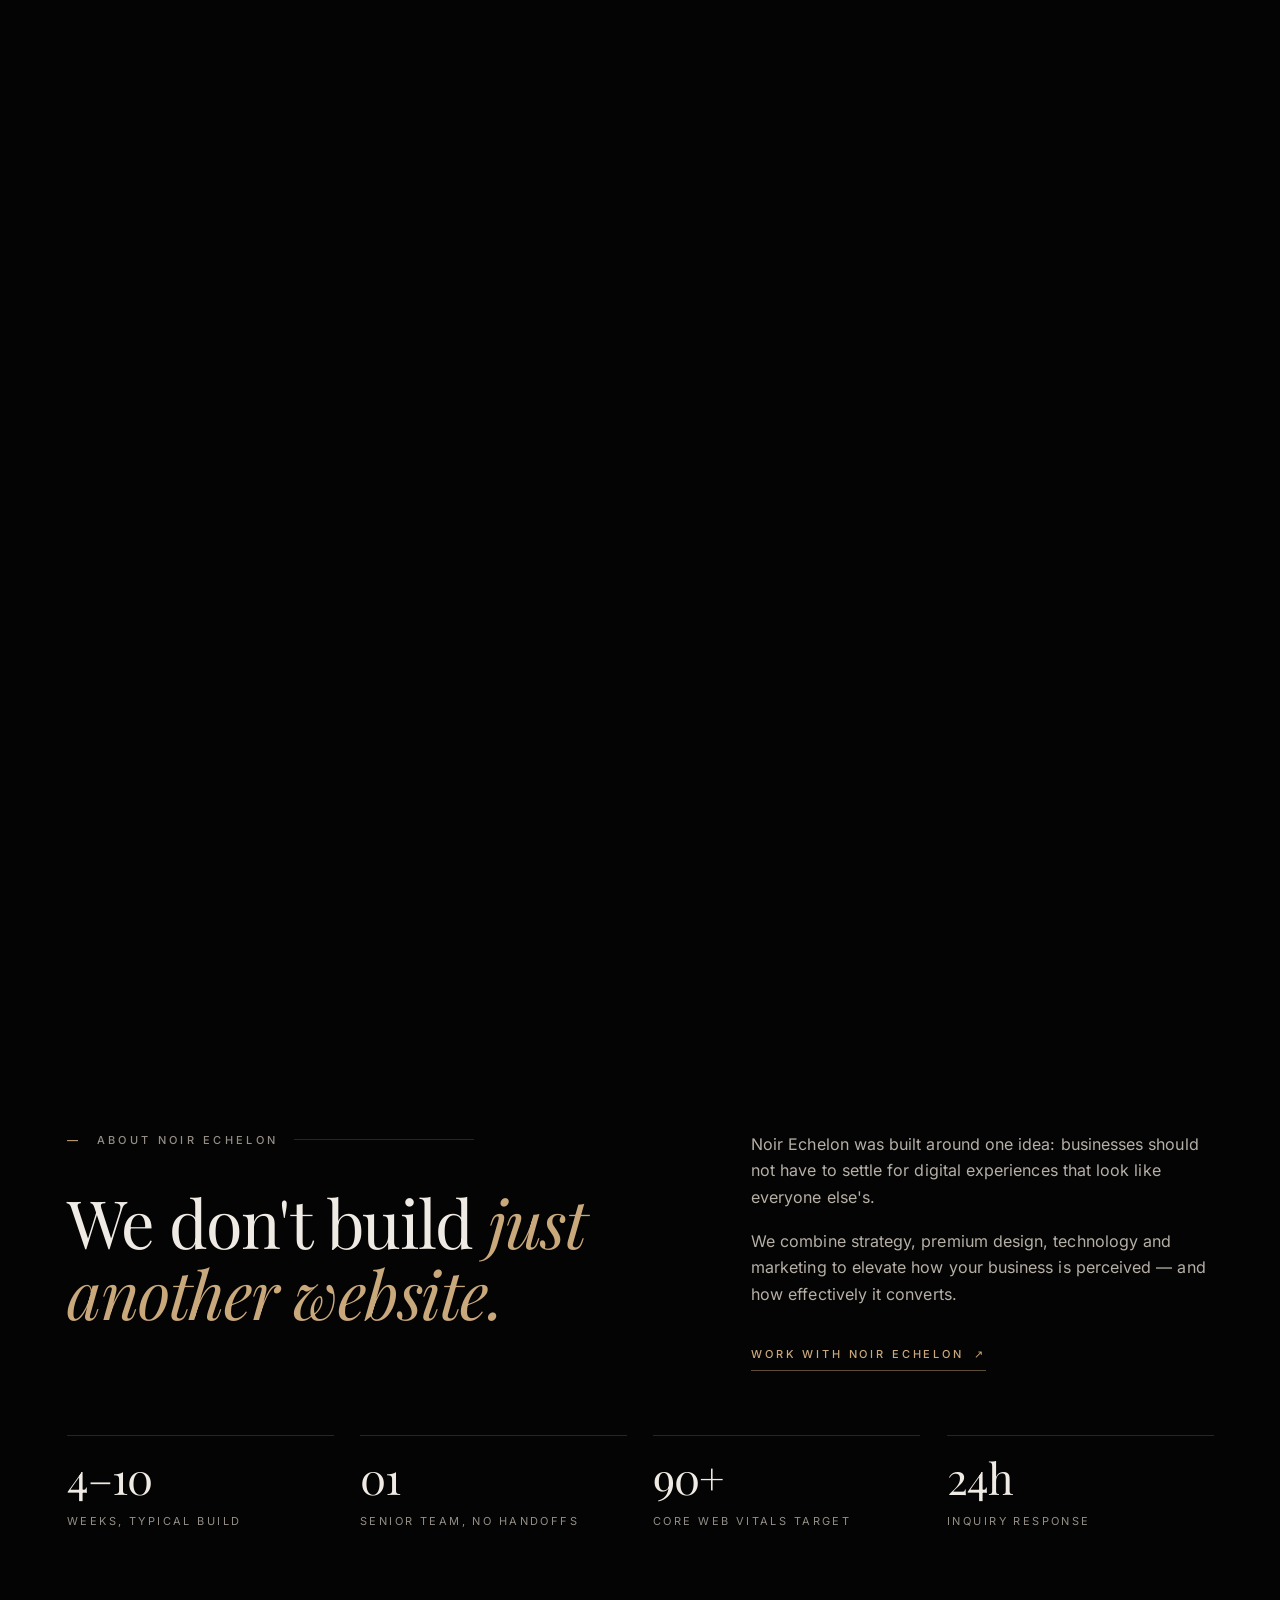
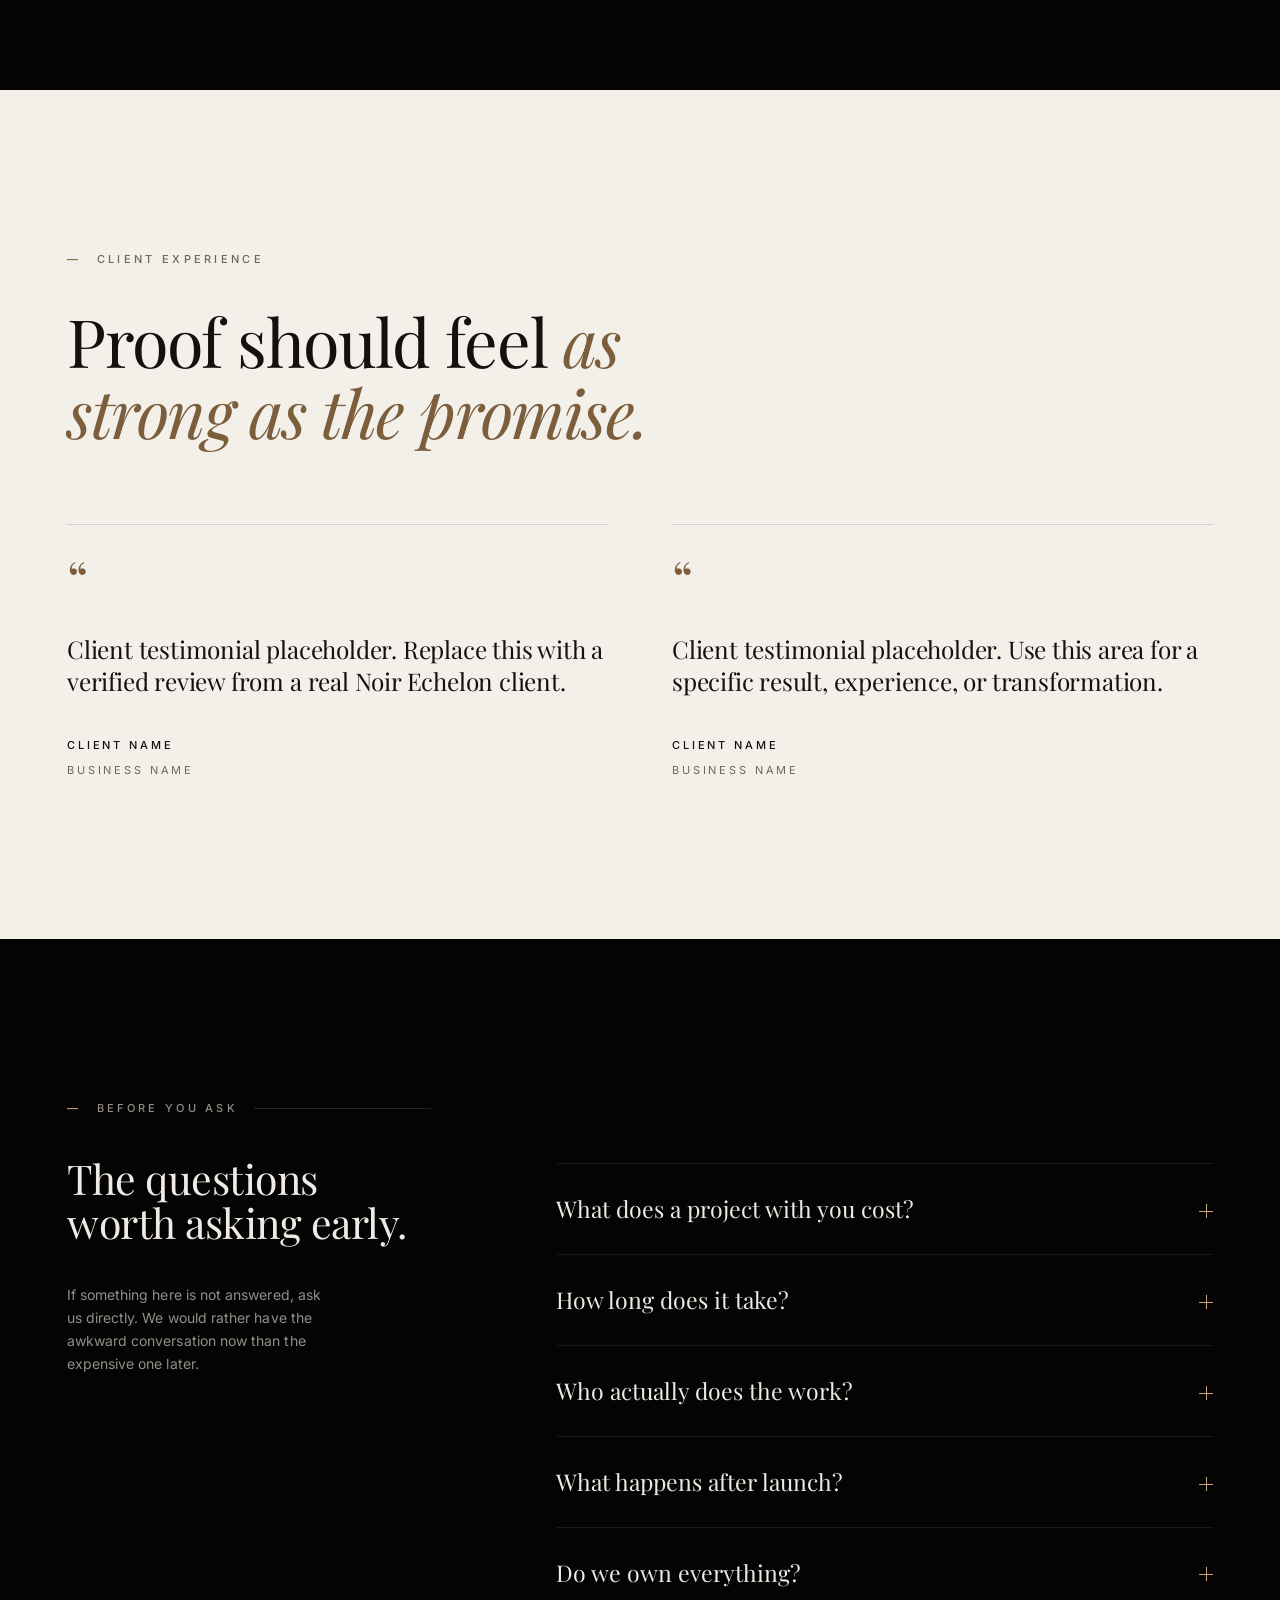
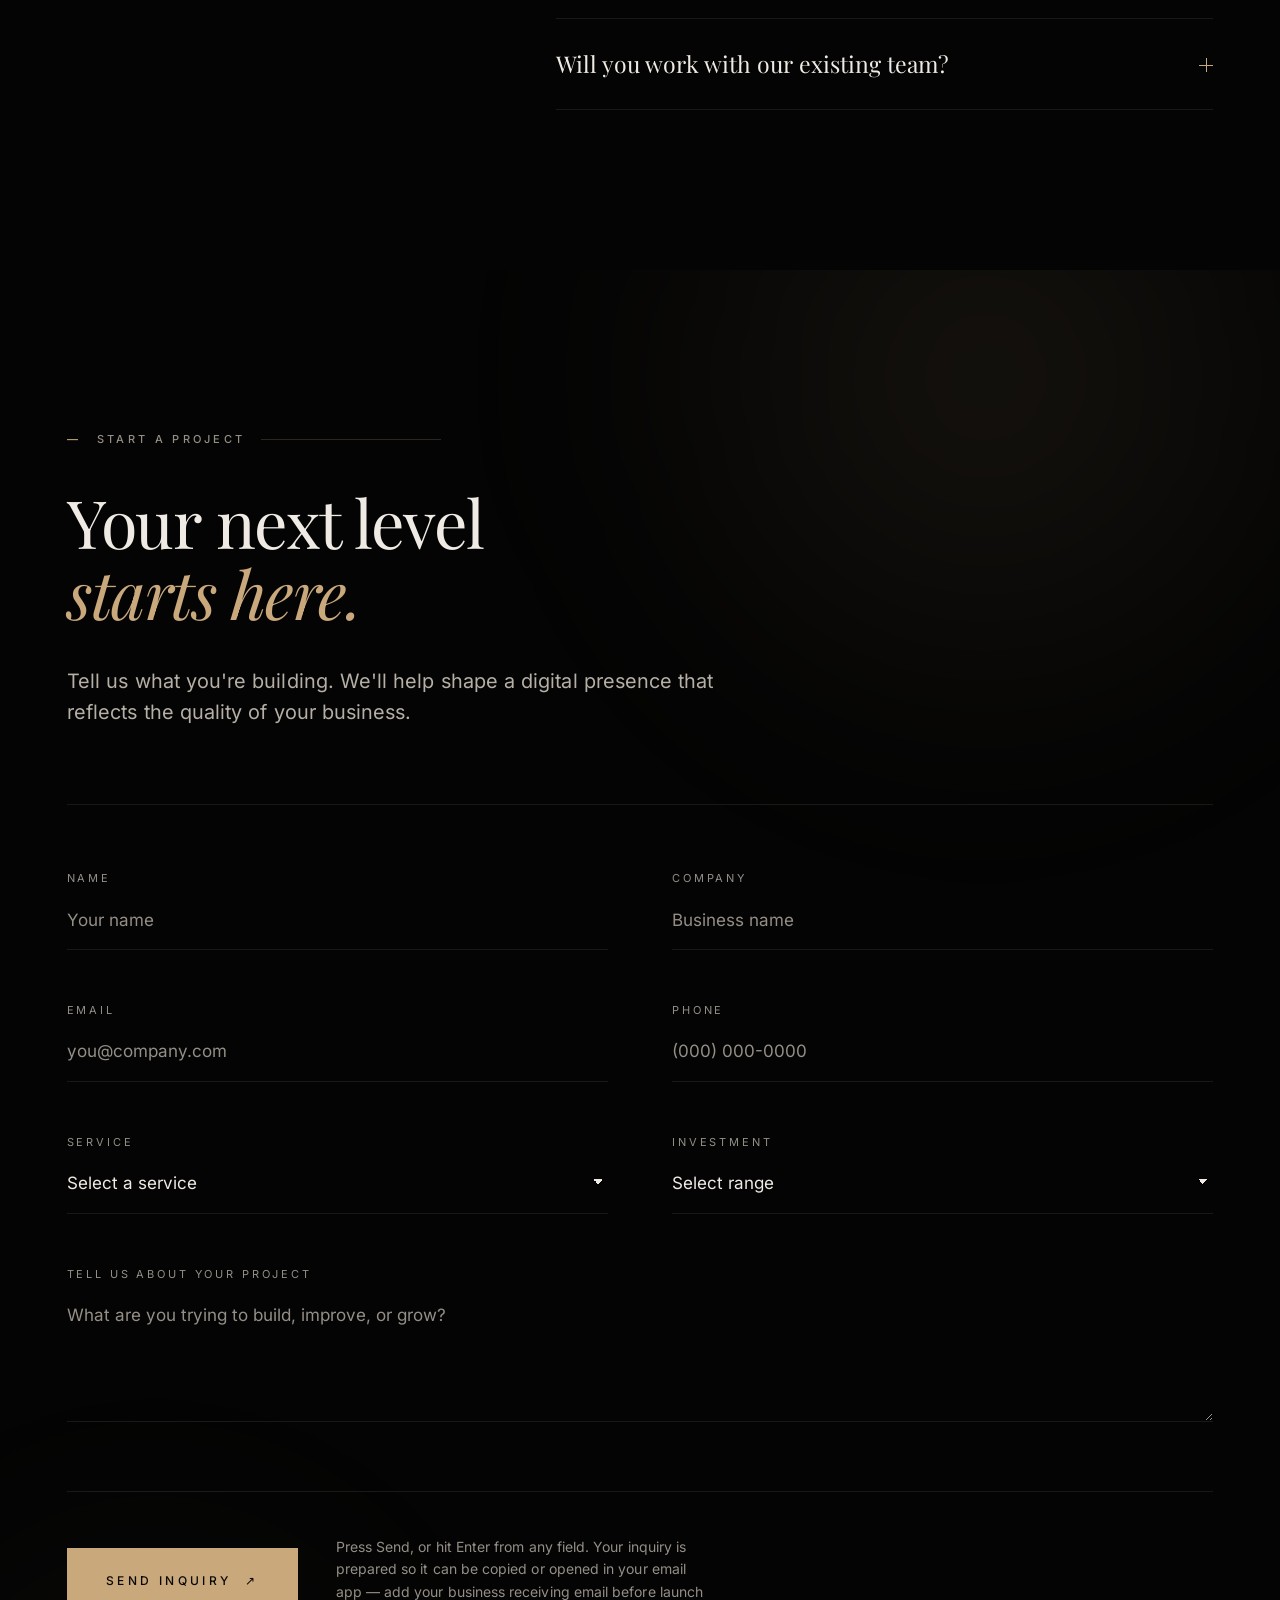
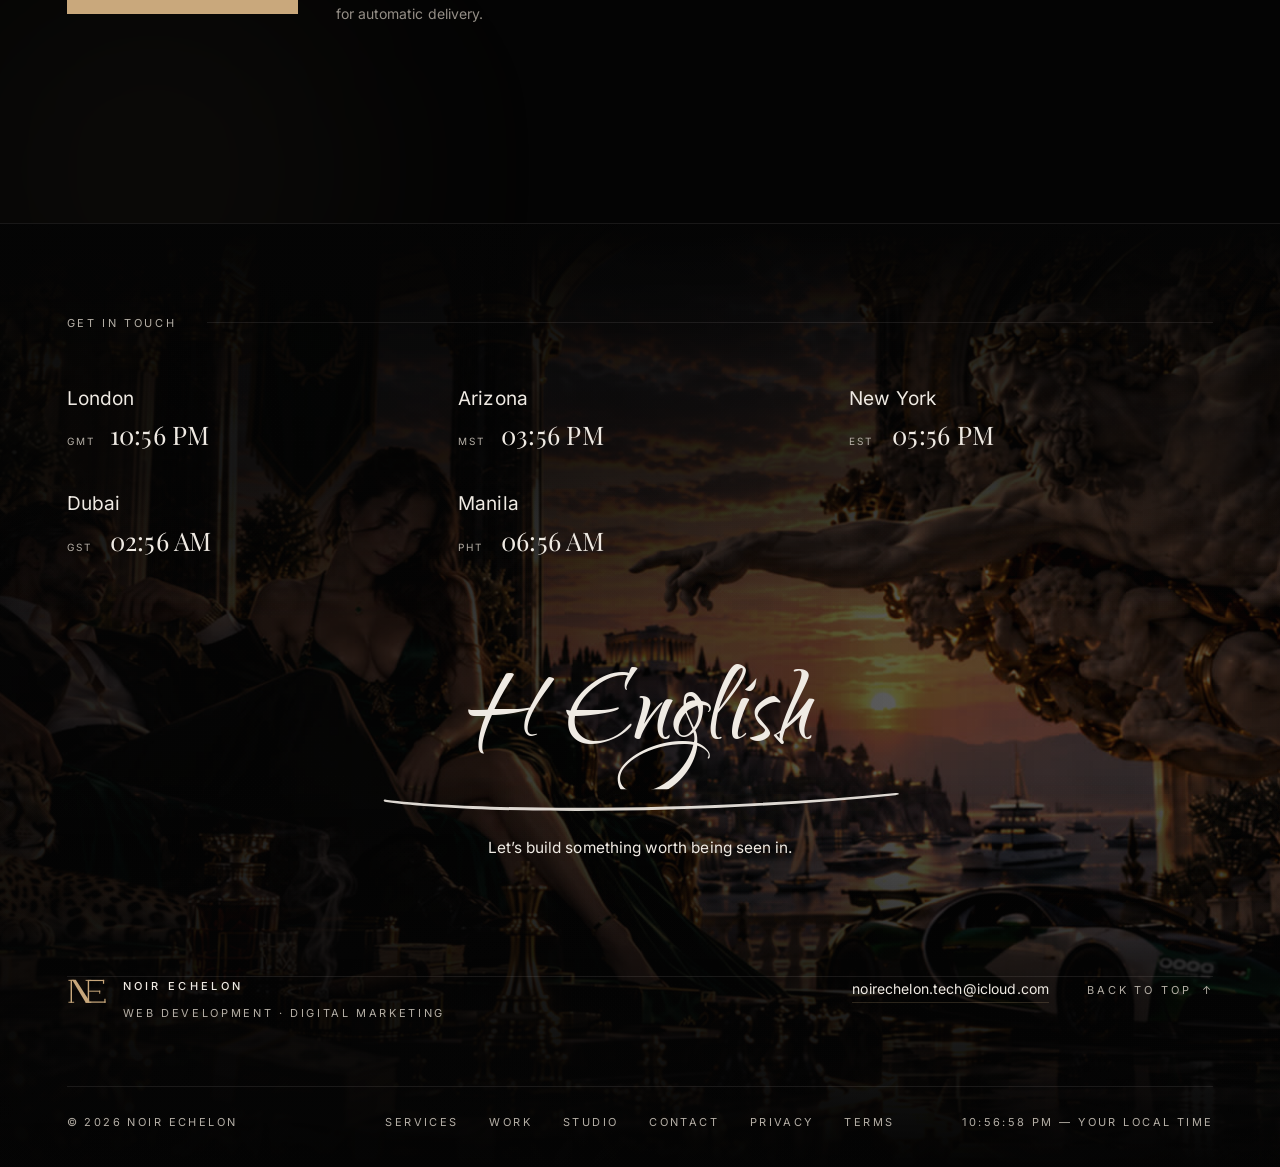
==== commit 6661c8ed: "Change the footer signature to the chosen "H English" mark Harry picked option 19 from a sheet of si" ====
--- a/index.html
+++ b/index.html
@@ -619,8 +619,12 @@
       </div>
 
     <div class="foot-sign" data-sign>
-      <p class="foot-sign__name">Harry English</p>
-      <span class="foot-sign__rule" aria-hidden="true"></span>
+      <p class="foot-sign__name">H English</p>
+      <span class="foot-sign__swash" aria-hidden="true">
+        <svg viewBox="0 0 700 46" preserveAspectRatio="none" focusable="false">
+          <path d="M8,26 C130,46 430,48 694,14 C700,14 700,17 694,18 C430,54 128,52 8,30 C4,29 4,25 8,26 Z"/>
+        </svg>
+      </span>
       <p class="foot-sign__line">Let&rsquo;s build something worth being seen in.</p>
     </div>
 
--- a/assets/css/noir.css
+++ b/assets/css/noir.css
@@ -1621,20 +1621,27 @@
 }
 .foot-sign__name {
   font-family: 'Signature', 'Snell Roundhand', 'Brush Script MT', cursive;
-  font-size: clamp(3.25rem, 9vw, 7rem);
-  line-height: 1.04; color: var(--fg); letter-spacing: 0.01em;
+  font-size: clamp(3.75rem, 10.5vw, 8.25rem);
+  line-height: 1.02; color: var(--fg); letter-spacing: 0.01em;
   /* The wipe reveals the strokes left to right, the way it would be written */
   clip-path: inset(0 100% 0 0);
   transition: clip-path 2.2s cubic-bezier(0.33, 0.7, 0.24, 1) 140ms;
 }
 .foot-sign.is-in .foot-sign__name { clip-path: inset(0 -3% 0 0); }
-.foot-sign__rule {
-  display: block; height: 1px; margin: 6px auto 0;
-  width: 0; max-width: min(560px, 72%);
-  background: linear-gradient(90deg, transparent, var(--hair-2) 16%, var(--hair-2) 84%, transparent);
-  transition: width 1.5s cubic-bezier(0.33, 0.7, 0.24, 1) 700ms;
-}
-.foot-sign.is-in .foot-sign__rule { width: min(560px, 72%); }
+
+/* The swash is drawn rather than typed: no signature face carries a flourish
+   for this pair of letters, and a stroke we own is not a mark anyone can set
+   by typing the name into the same font. */
+.foot-sign__swash {
+  display: block; width: min(520px, 62%); margin: -4px auto 0;
+  clip-path: inset(0 100% 0 0);
+  transition: clip-path 1.4s cubic-bezier(0.32, 0.72, 0.28, 1) 1150ms;
+}
+.foot-sign__swash svg {
+  display: block; width: 100%; height: clamp(14px, 2.2vw, 26px);
+  fill: var(--fg); opacity: 0.92;
+}
+.foot-sign.is-in .foot-sign__swash { clip-path: inset(0 -2% 0 0); }
 .foot-sign__line {
   margin-top: clamp(16px, 2vw, 24px);
   font-size: clamp(0.875rem, 1.2vw, 1rem); color: var(--fg);
@@ -1644,7 +1651,7 @@
 .foot-sign.is-in .foot-sign__line { opacity: 1; transform: none; }
 
 @media (prefers-reduced-motion: reduce) {
-  .foot-sign__name, .foot-sign__rule, .foot-sign__line { transition: none; }
+  .foot-sign__name, .foot-sign__swash, .foot-sign__line { transition: none; }
 }
 
 /* --- reach row ---------------------------------------------------------- */
@@ -1674,7 +1681,7 @@
 @media (max-width: 560px) {
   .clocks { grid-template-columns: 1fr 1fr; gap: 24px var(--gap); }
   .clock__read { gap: 9px; }
-  .foot-sign__rule, .foot-sign.is-in .foot-sign__rule { max-width: 82%; }
+  .foot-sign__swash { width: 78%; }
 }
 
 /* Footer micro-type sits over a photograph, so it carries one step more weight
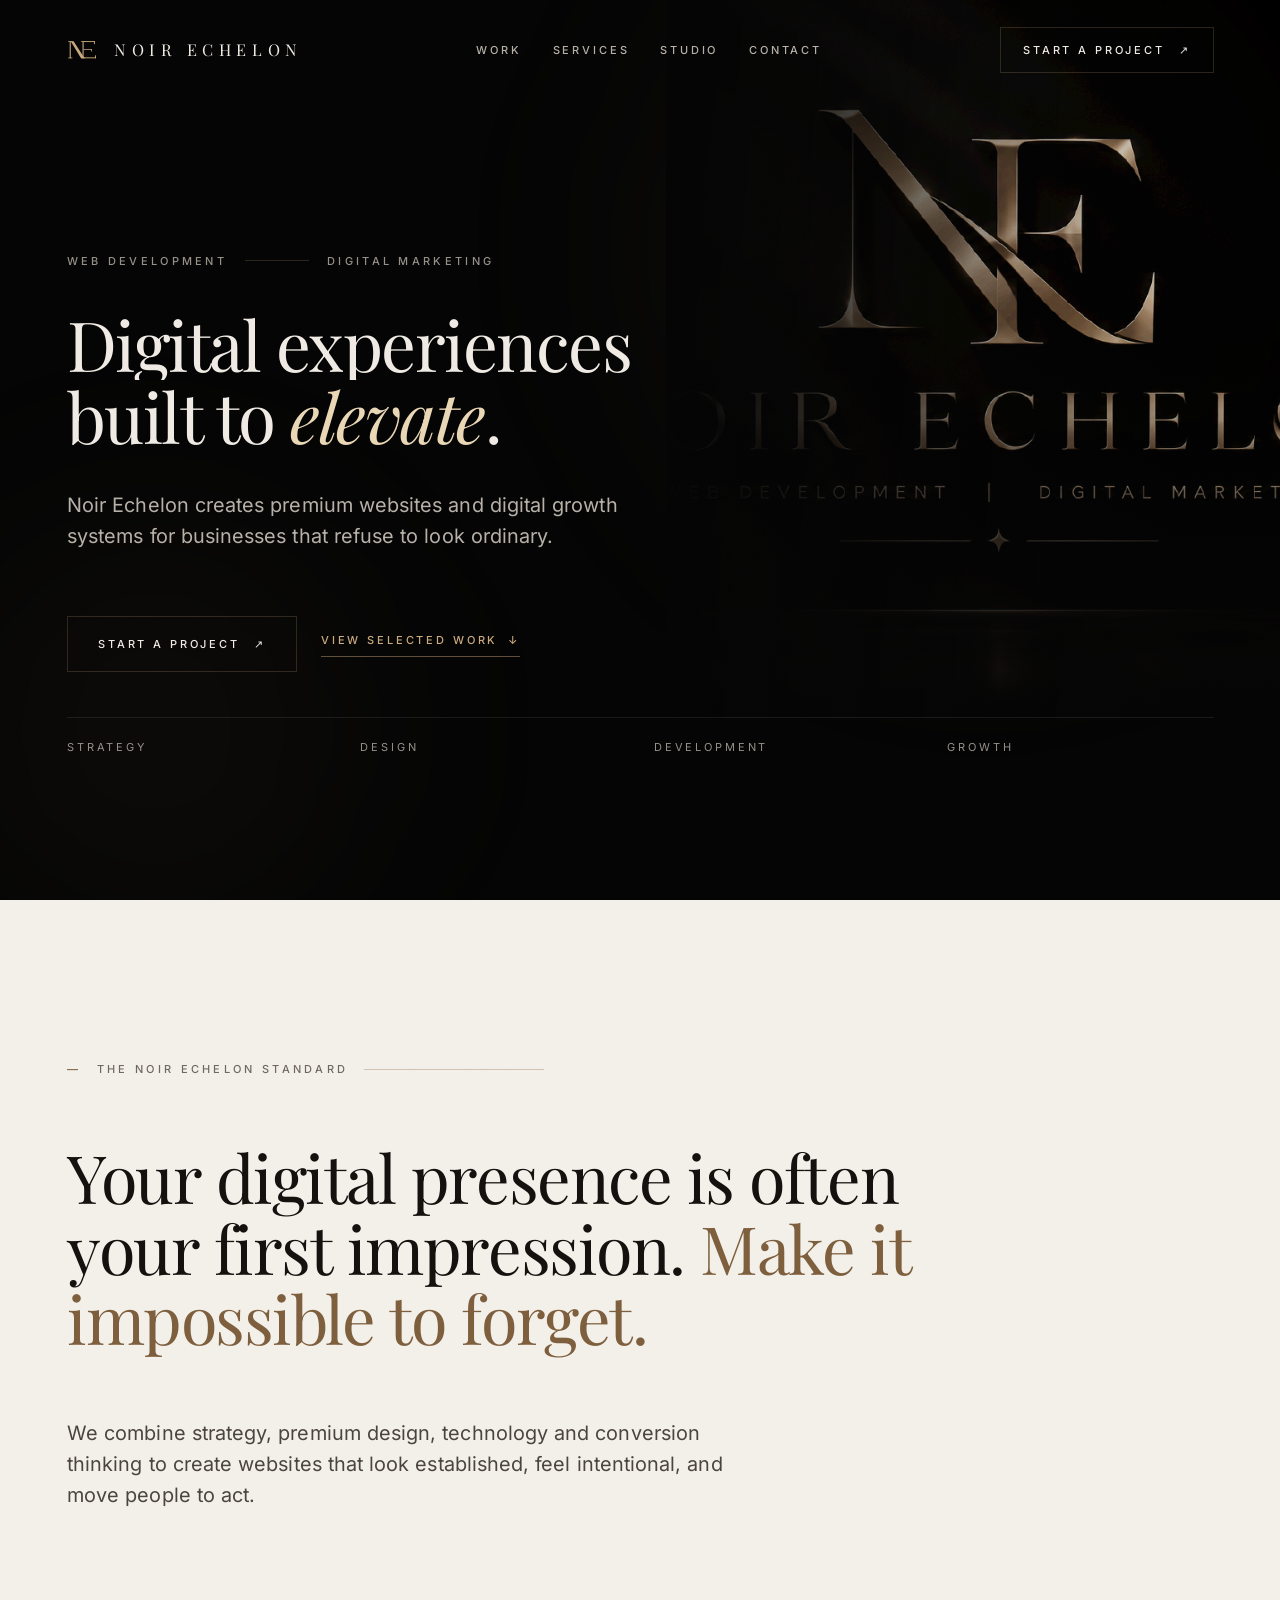
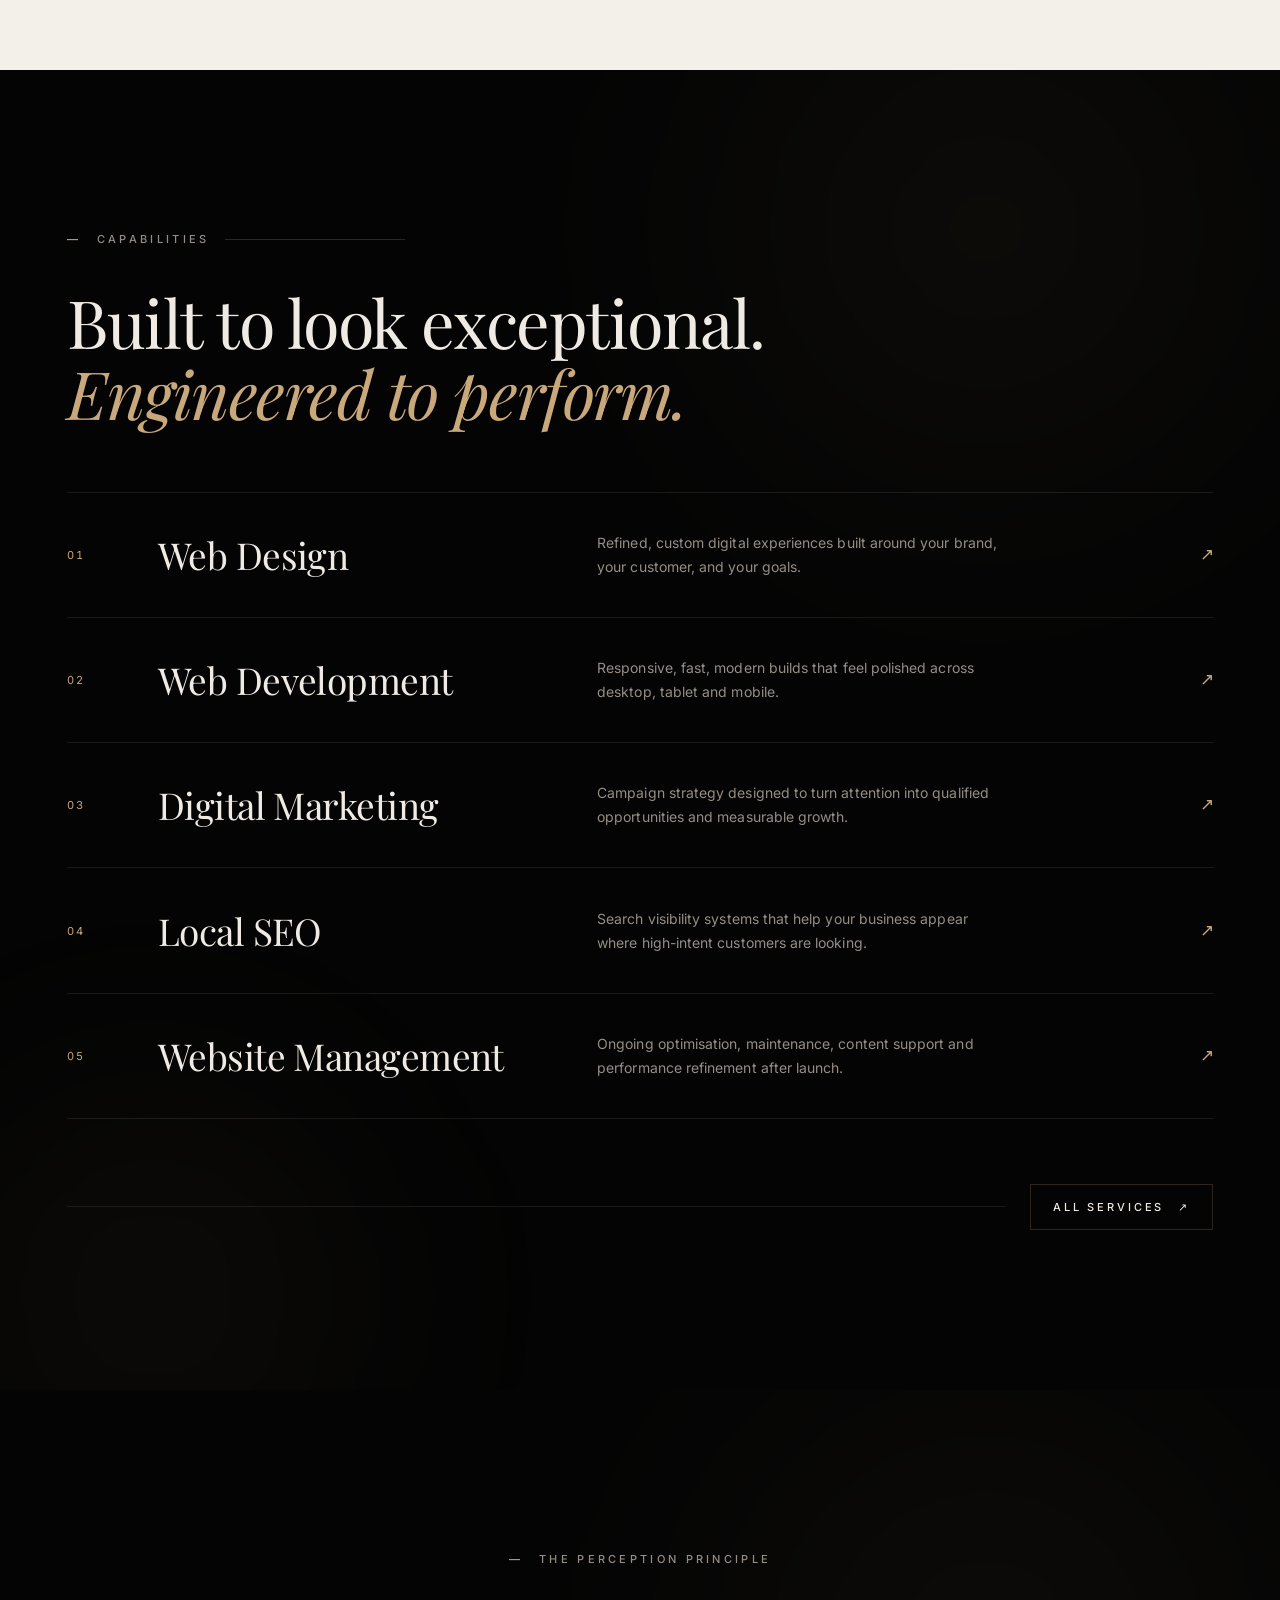
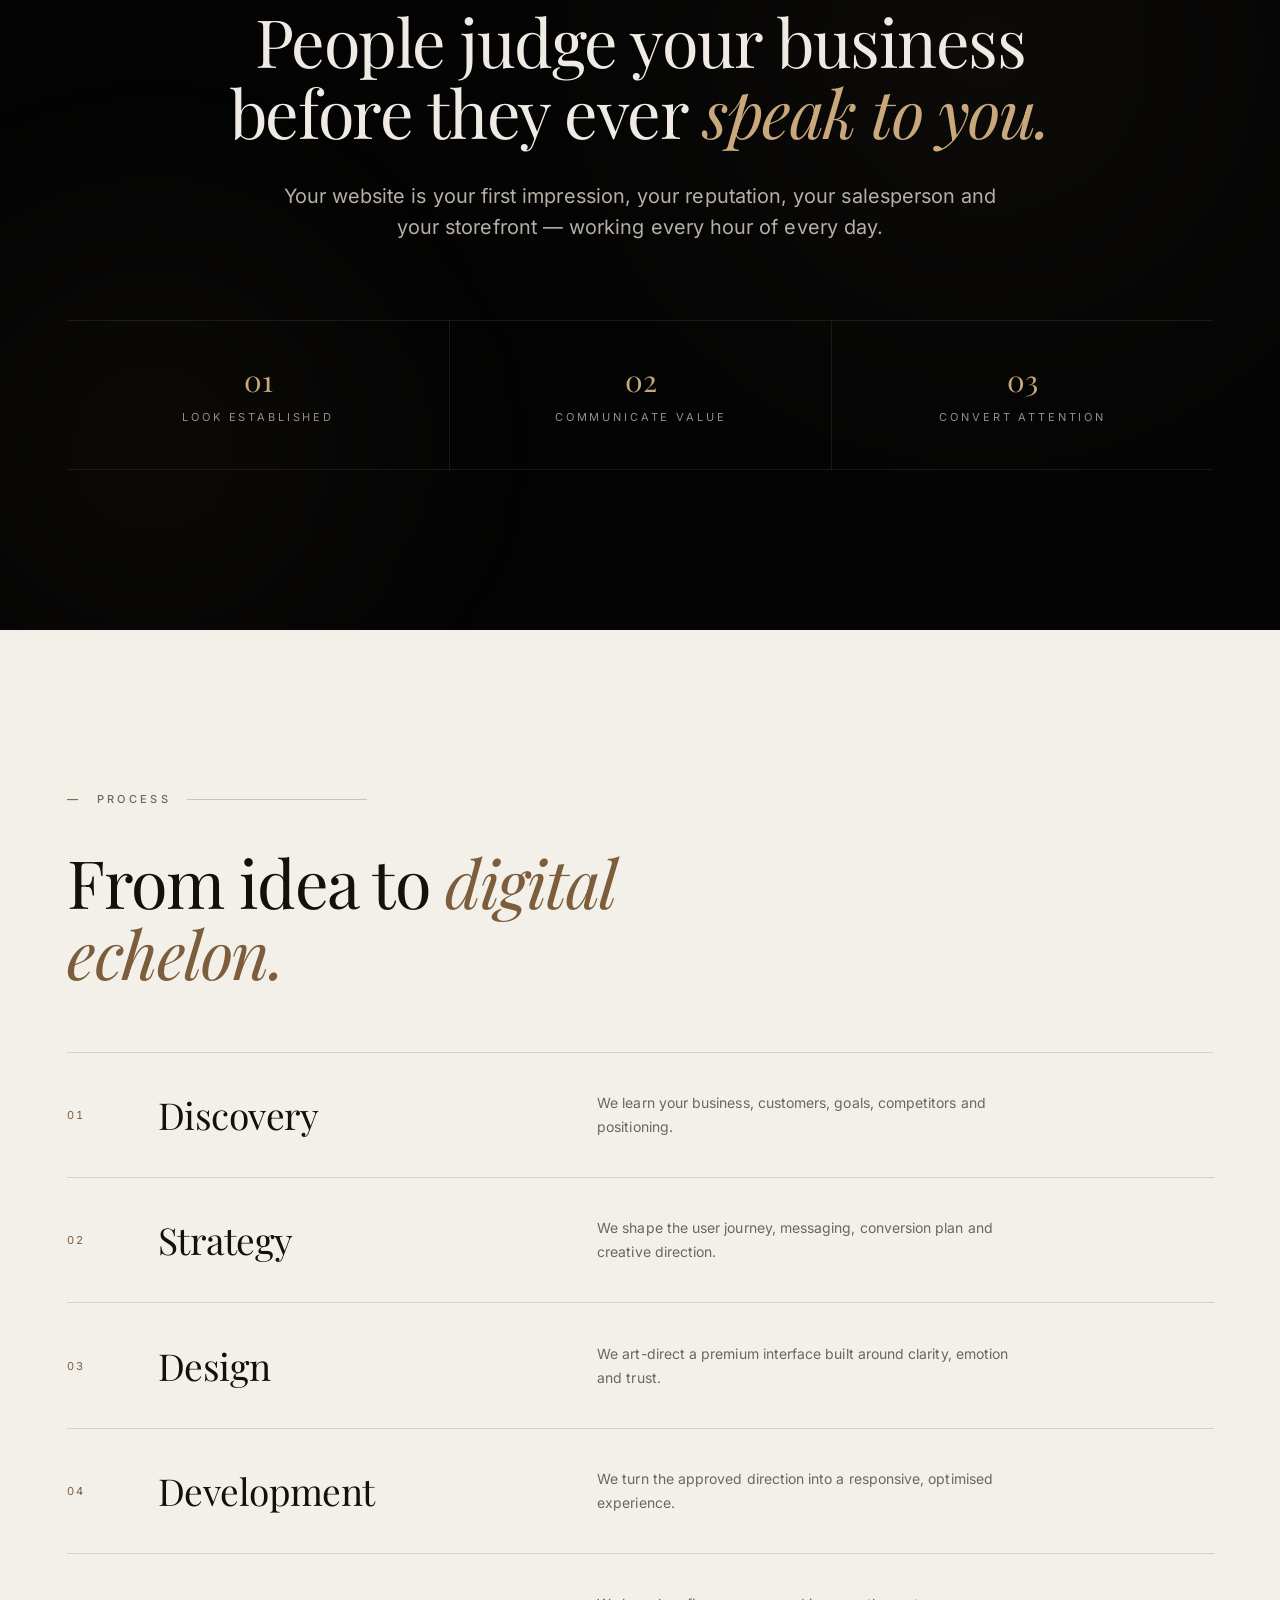
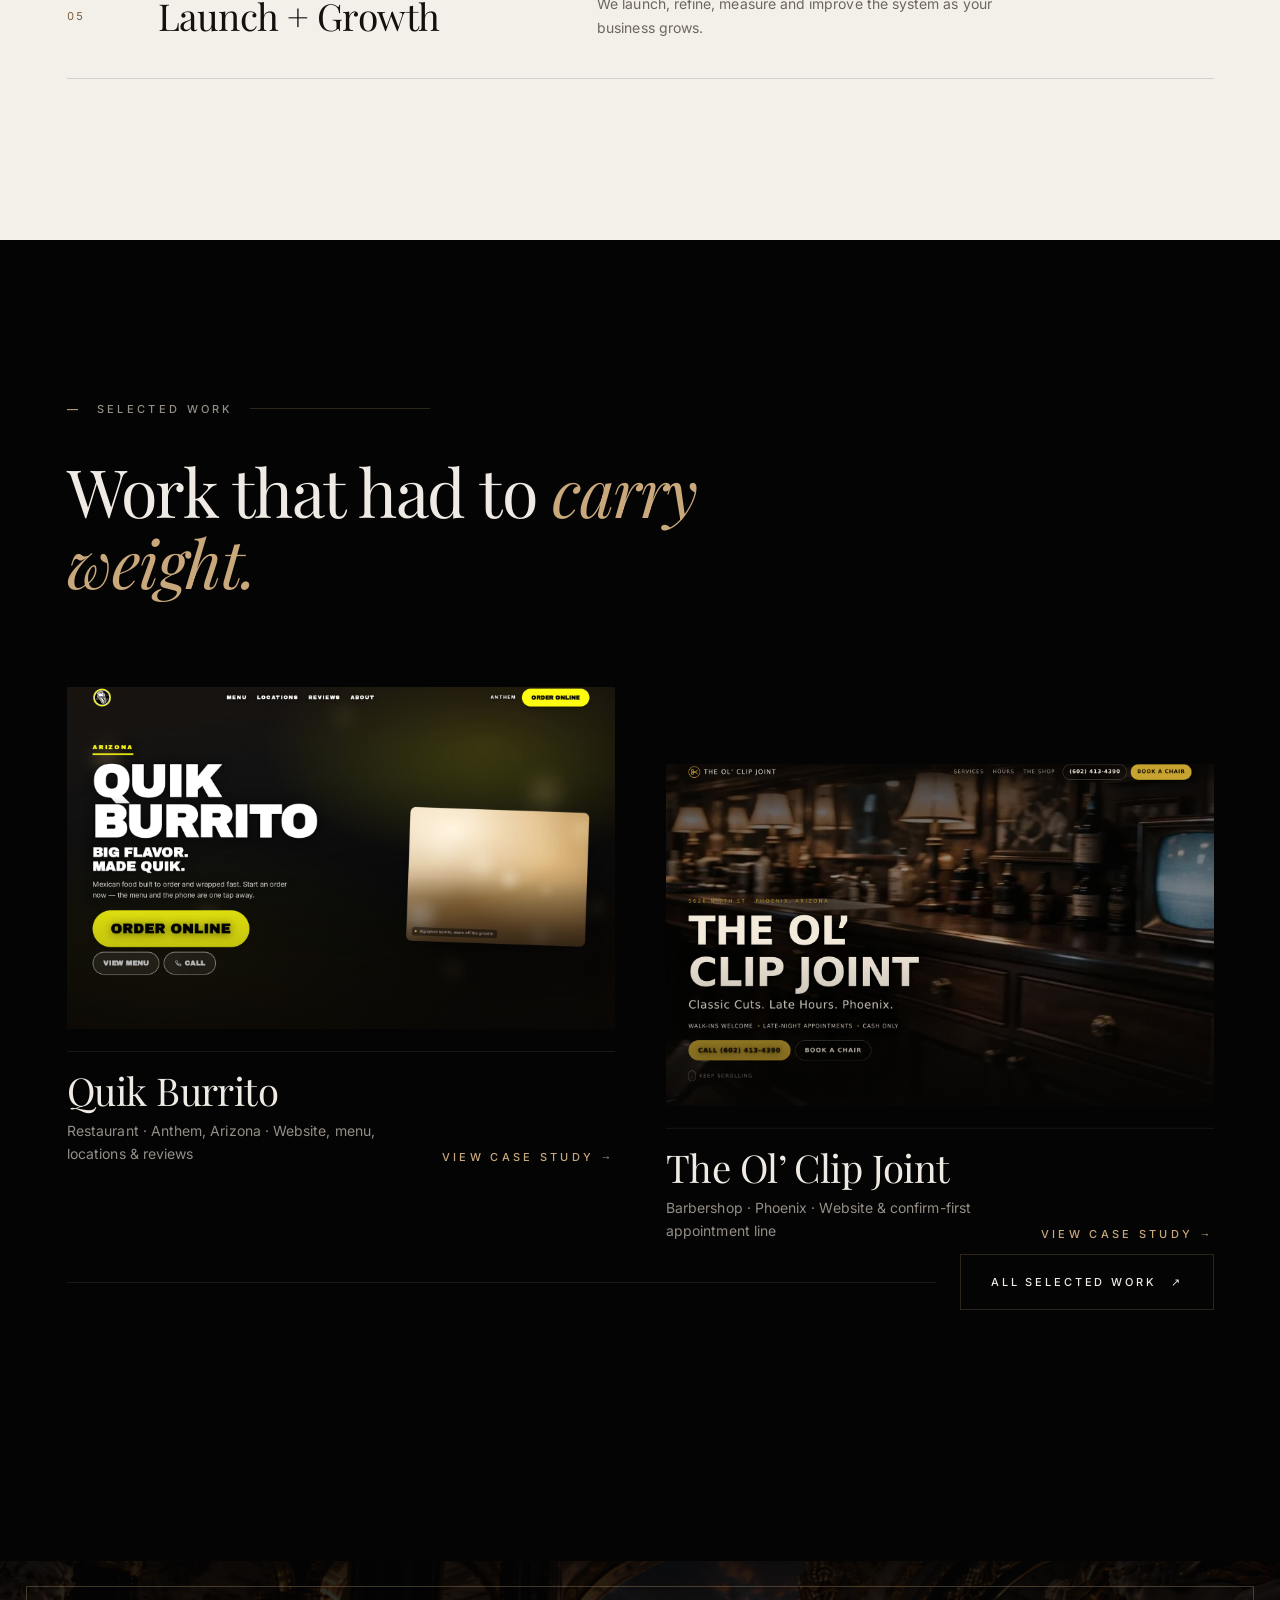
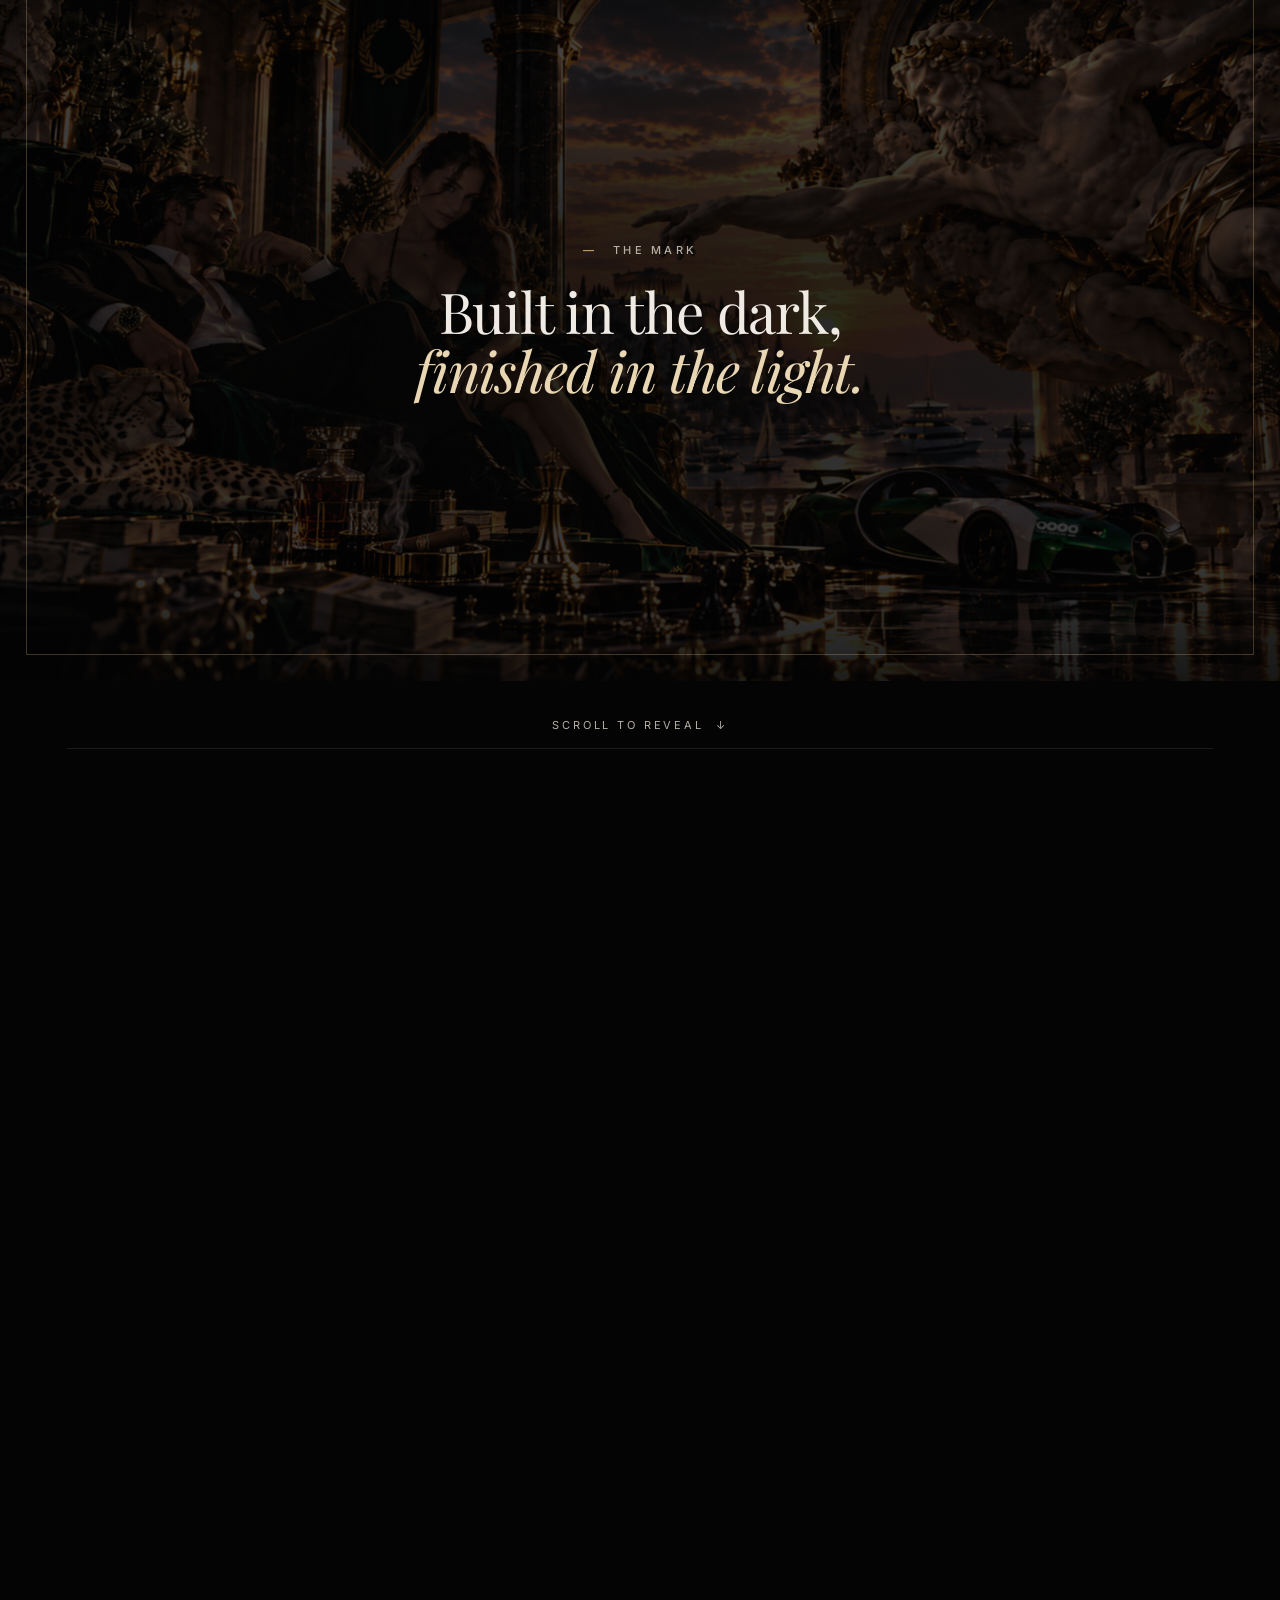
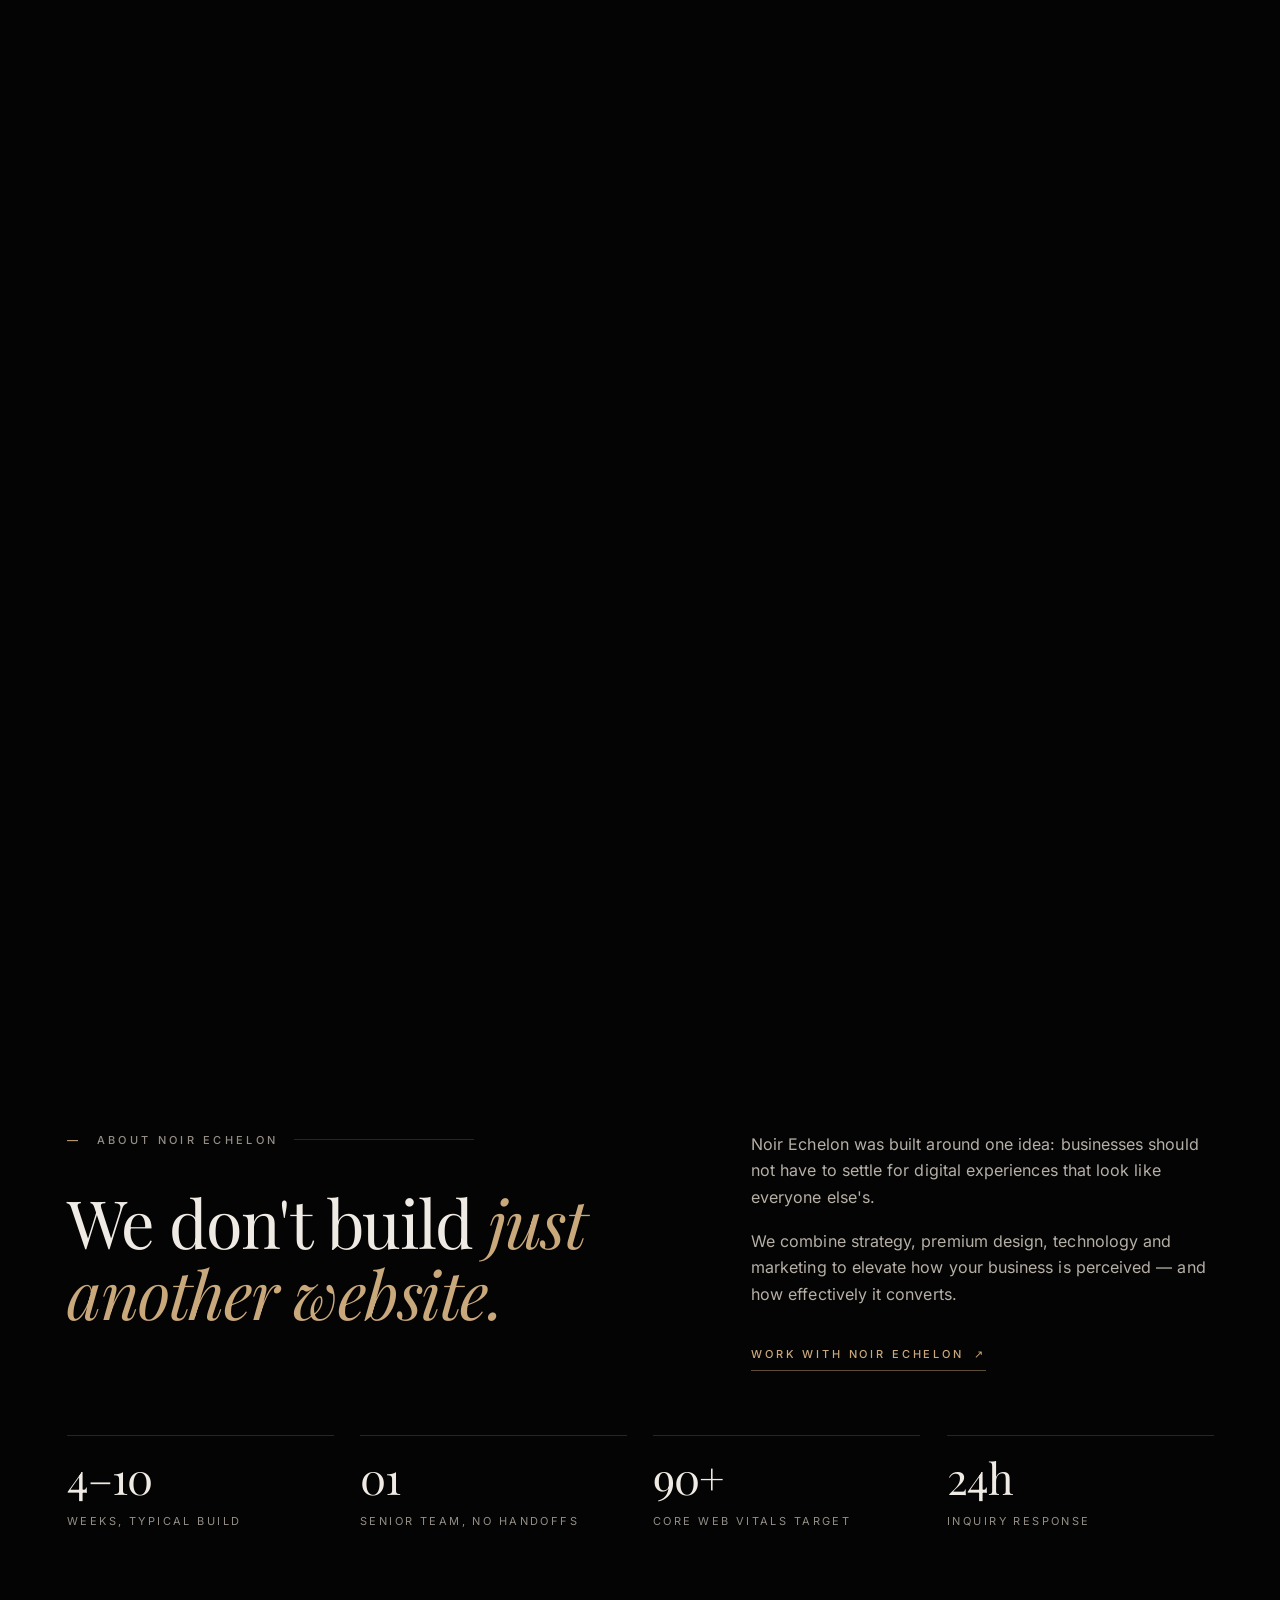
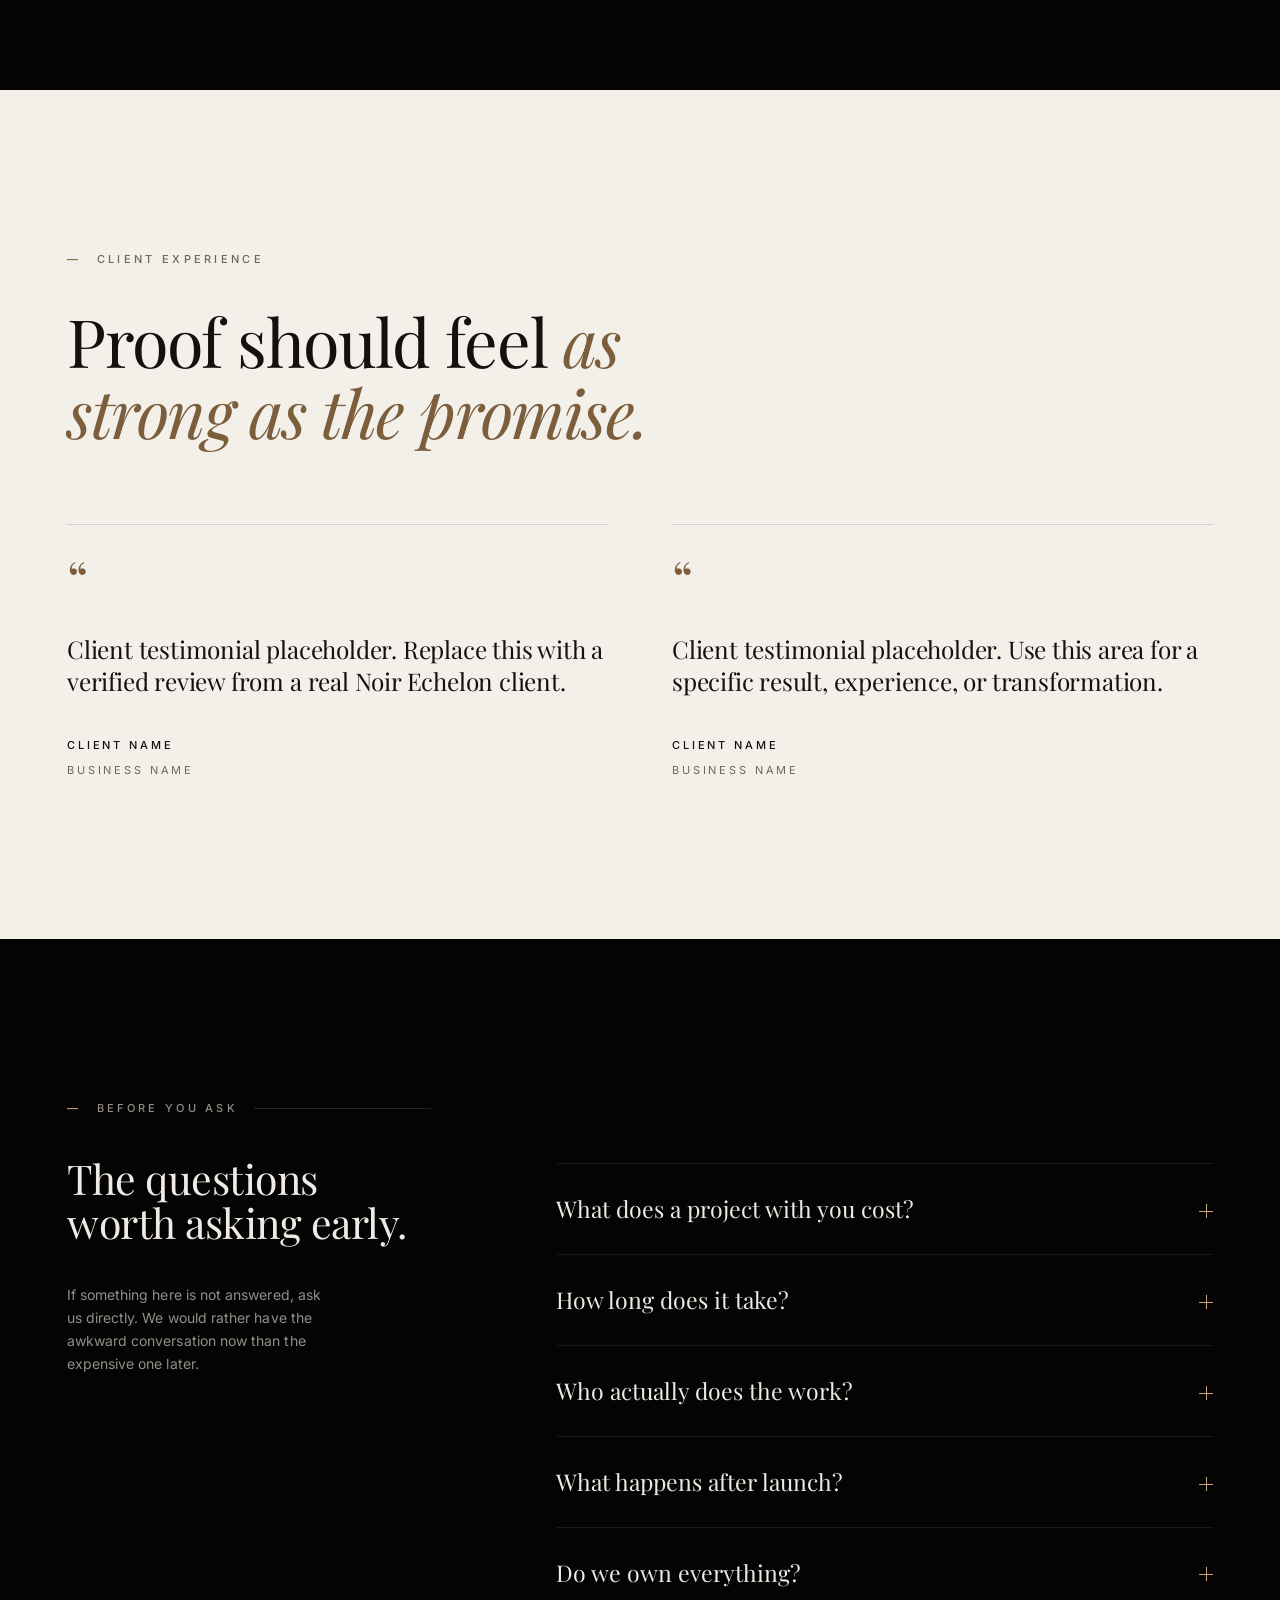
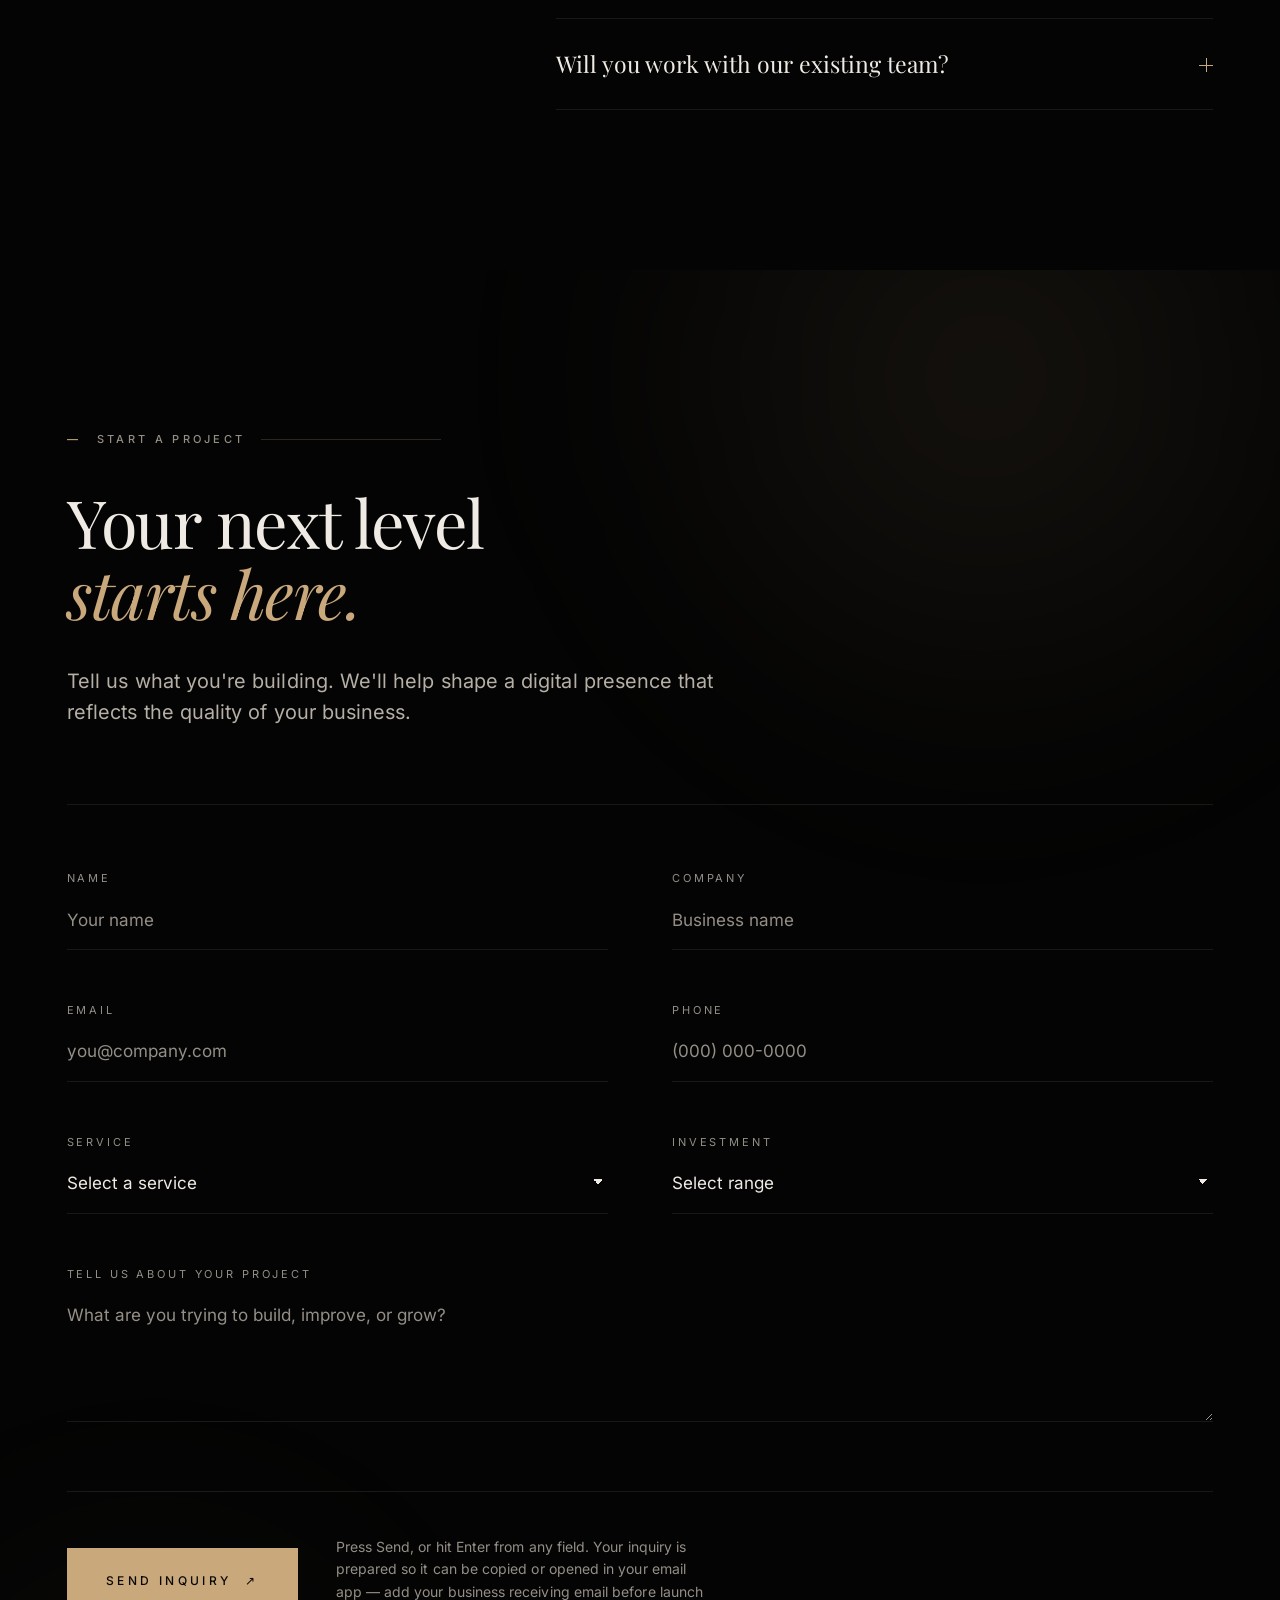
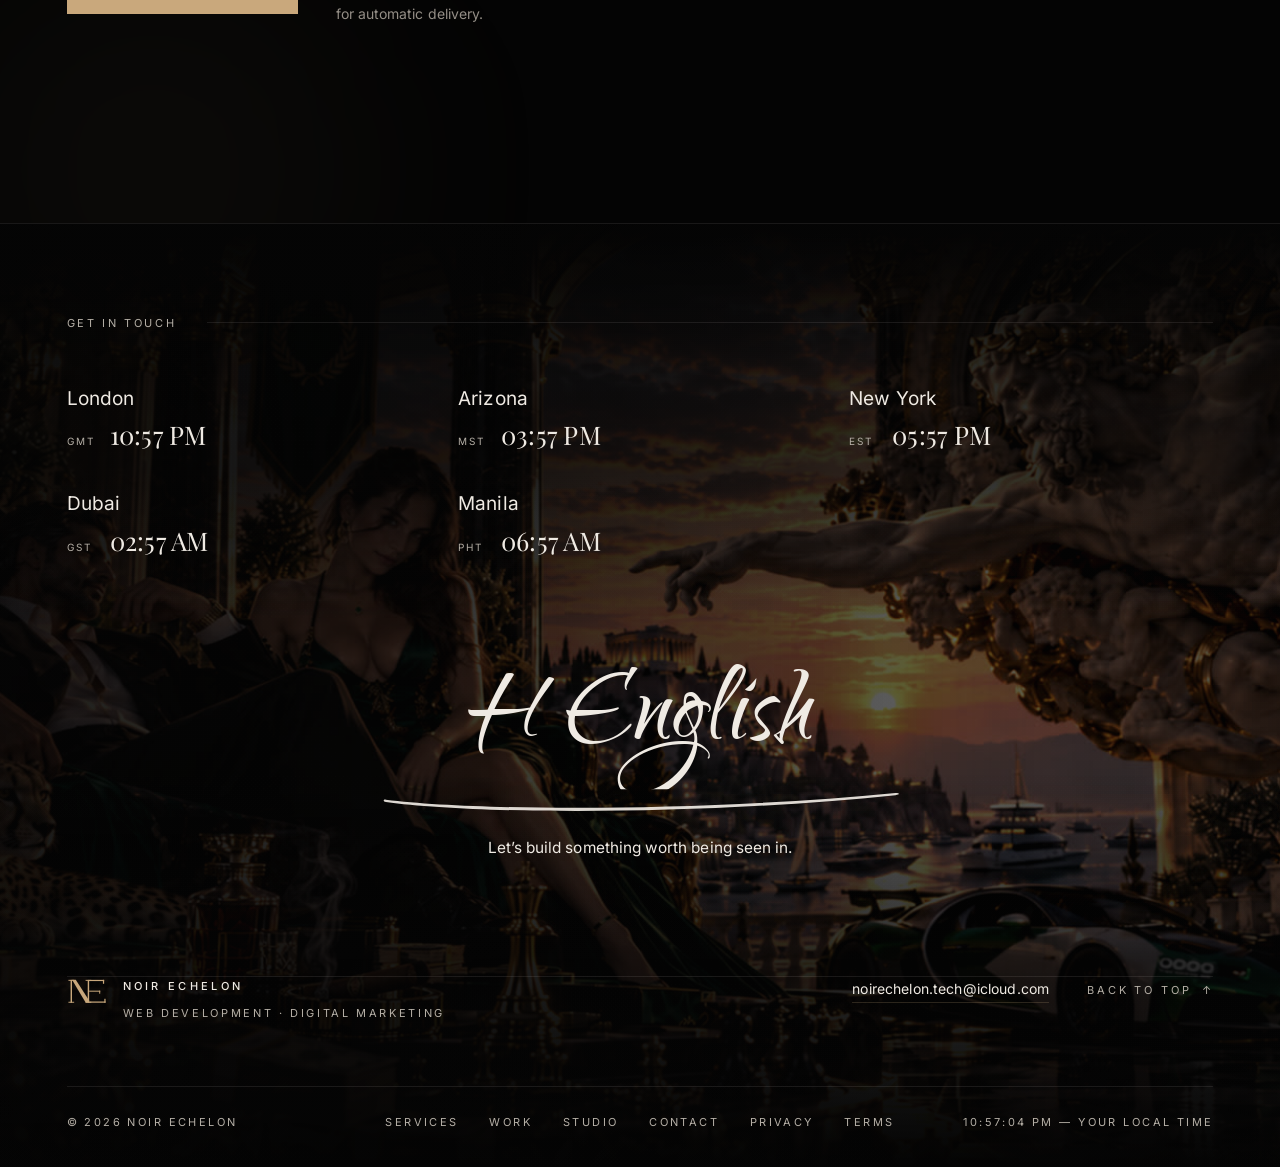
==== commit 854800eb: "Open the reveal on the scene plate before it dissolves to black The reveal stage opened on flat blac" ====
--- a/index.html
+++ b/index.html
@@ -343,6 +343,12 @@
                data-webm="assets/video/reveal-1280.webm"
                data-webm-large="assets/video/reveal-1920.webm"
                width="1920" height="1080"></video>
+        <div class="reel__scene" aria-hidden="true">
+          <img src="assets/img/foot-scene.jpg"
+               srcset="assets/img/foot-scene-900.jpg 900w, assets/img/foot-scene.jpg 1600w"
+               sizes="(max-width: 900px) 100vw, 1600px" alt=""
+               width="1600" height="900" loading="lazy" decoding="async">
+        </div>
         <div class="reel__veil" aria-hidden="true"></div>
         <div class="reel__frame" aria-hidden="true"></div>
       </div>
--- a/assets/css/noir.css
+++ b/assets/css/noir.css
@@ -1301,20 +1301,50 @@
 .reel.is-static .reel__video,
 .reel.is-frozen .reel__video { opacity: 0; }
 
+/* The opening plate. It fills the framed box while the caption is up, then
+   clears to black so the reveal still starts from nothing — the mark is never
+   given away early, which was the whole point of opening on black. */
+.reel__scene {
+  position: absolute; inset: 0; z-index: 2;
+  pointer-events: none;
+}
+.reel__scene img {
+  width: 100%; height: 100%;
+  object-fit: cover; object-position: center 56%;
+  filter: saturate(0.8) contrast(1.04) brightness(0.9);
+}
+/* Scrim: heaviest through the middle band where the caption sits, so the
+   picture keeps its corners and the type keeps its contrast. */
+.reel__scene::after {
+  content: ''; position: absolute; inset: 0;
+  background:
+    linear-gradient(180deg, rgba(4,4,4,0.82) 0%, rgba(4,4,4,0.6) 16%,
+                            rgba(4,4,4,0.72) 40%, rgba(4,4,4,0.74) 62%,
+                            rgba(4,4,4,0.66) 84%, rgba(4,4,4,0.84) 100%),
+    radial-gradient(ellipse at 50% 50%, rgba(4,4,4,0.44) 12%, rgba(4,4,4,0.12) 72%);
+}
+/* Scroll drives the plate's opacity directly (see noir.js). These are the
+   safety nets: past the opening it is always gone, and when the video cannot
+   run at all the still lockup must not be sitting behind a photograph. */
+.reel[data-phase="mid"] .reel__scene,
+.reel[data-phase="end"] .reel__scene,
+.reel.is-static .reel__scene,
+.reel.is-frozen .reel__scene { opacity: 0 !important; }
+
 /* Vignette hugs the footage rather than the stage around it */
 .reel__veil {
-  position: absolute; inset: 0; pointer-events: none;
+  position: absolute; inset: 0; pointer-events: none; z-index: 3;
   background: radial-gradient(ellipse at 50% 48%, transparent 52%, rgba(4,4,4,0.38) 94%);
 }
 .reel__frame {
-  position: absolute;
+  position: absolute; z-index: 4;
   inset: clamp(12px, 2vw, 34px);
   border: 1px solid rgba(201, 168, 124, 0.30);
   pointer-events: none;
 }
 
 .reel__caption {
-  position: absolute; z-index: 3;
+  position: absolute; z-index: 5;
   left: 0; right: 0; top: 50%;
   transform: translateY(-50%);
   text-align: center;
@@ -1690,3 +1720,9 @@
 .site-foot .foot-base,
 .site-foot .foot-base a,
 .site-foot .foot-base__end { color: var(--fg-2); }
+
+/* The eyebrow and the scroll cue are micro-type sitting over a photograph
+   while the opening plate is up, so inside the reel they carry one step more
+   weight than the same elements do on flat black. Measured, not guessed. */
+.reel .reel__caption .eyebrow,
+.reel .reel__cue { color: var(--fg-2); }
